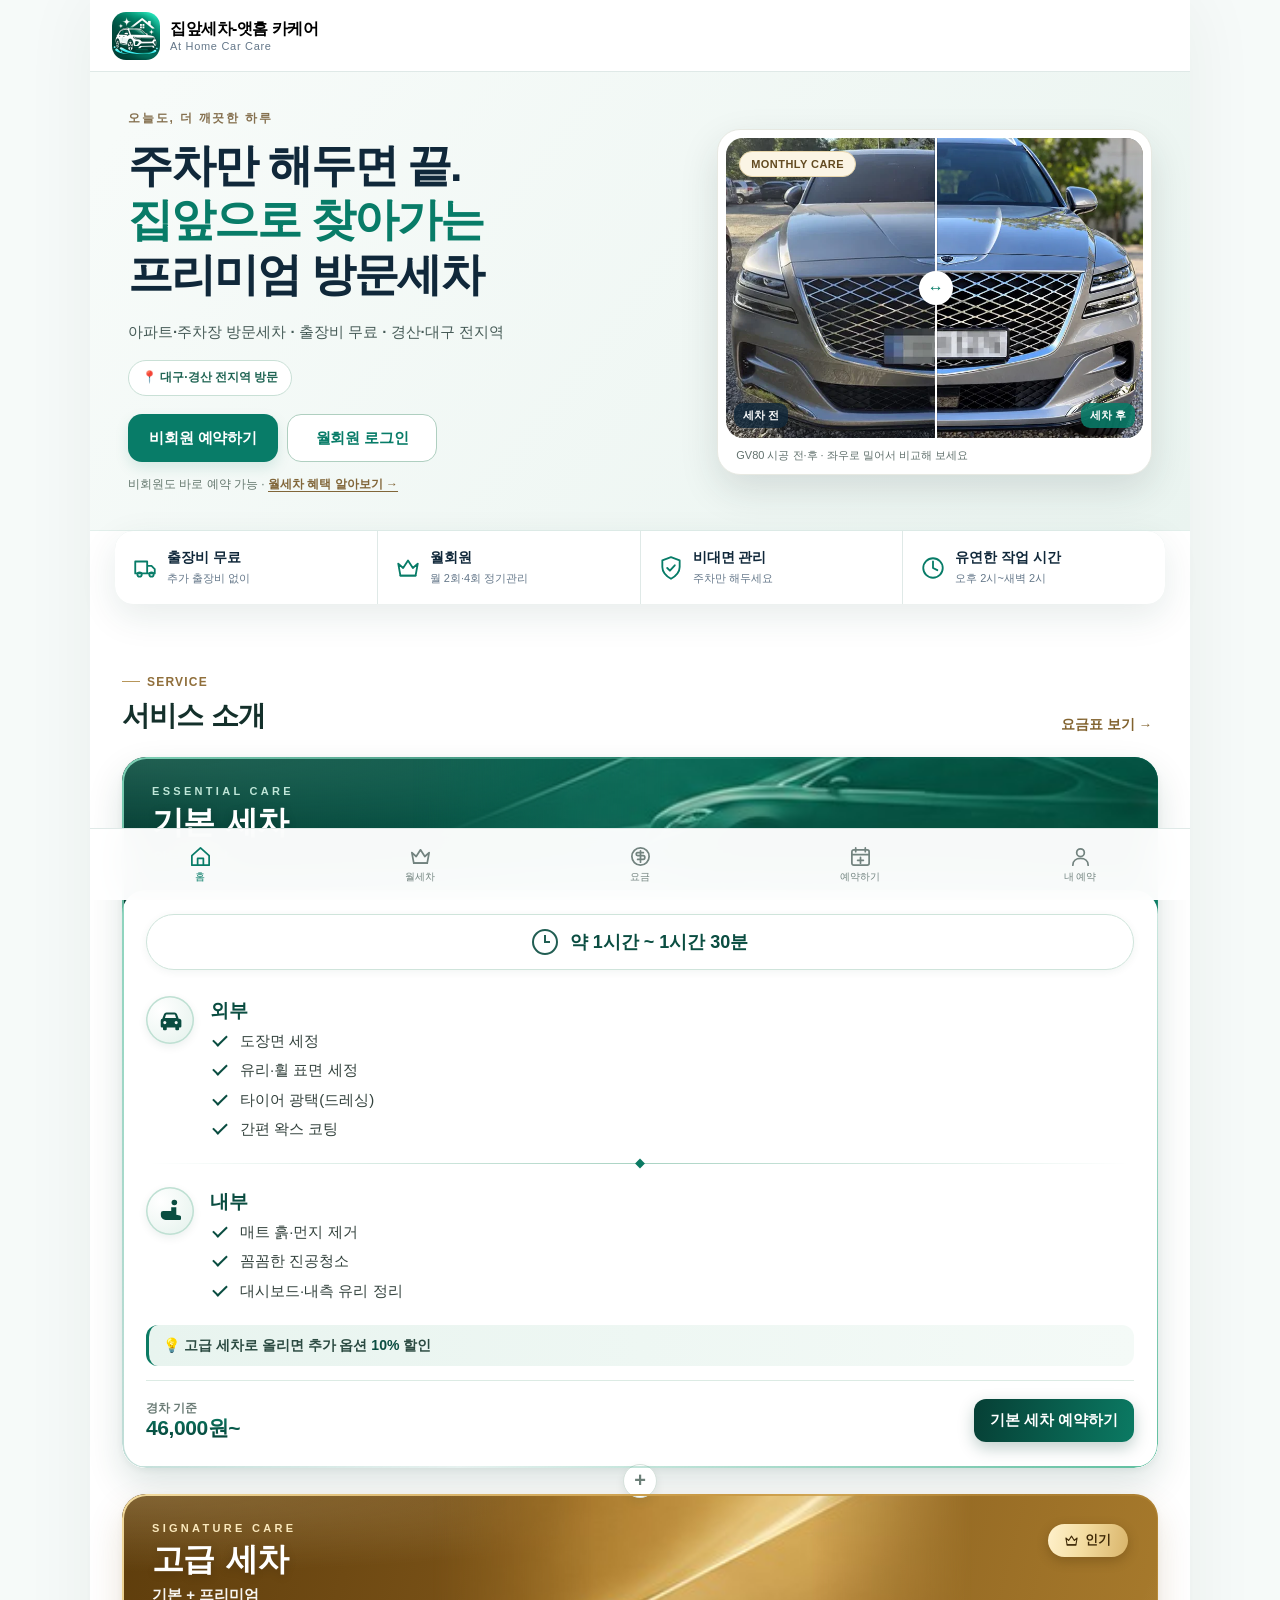
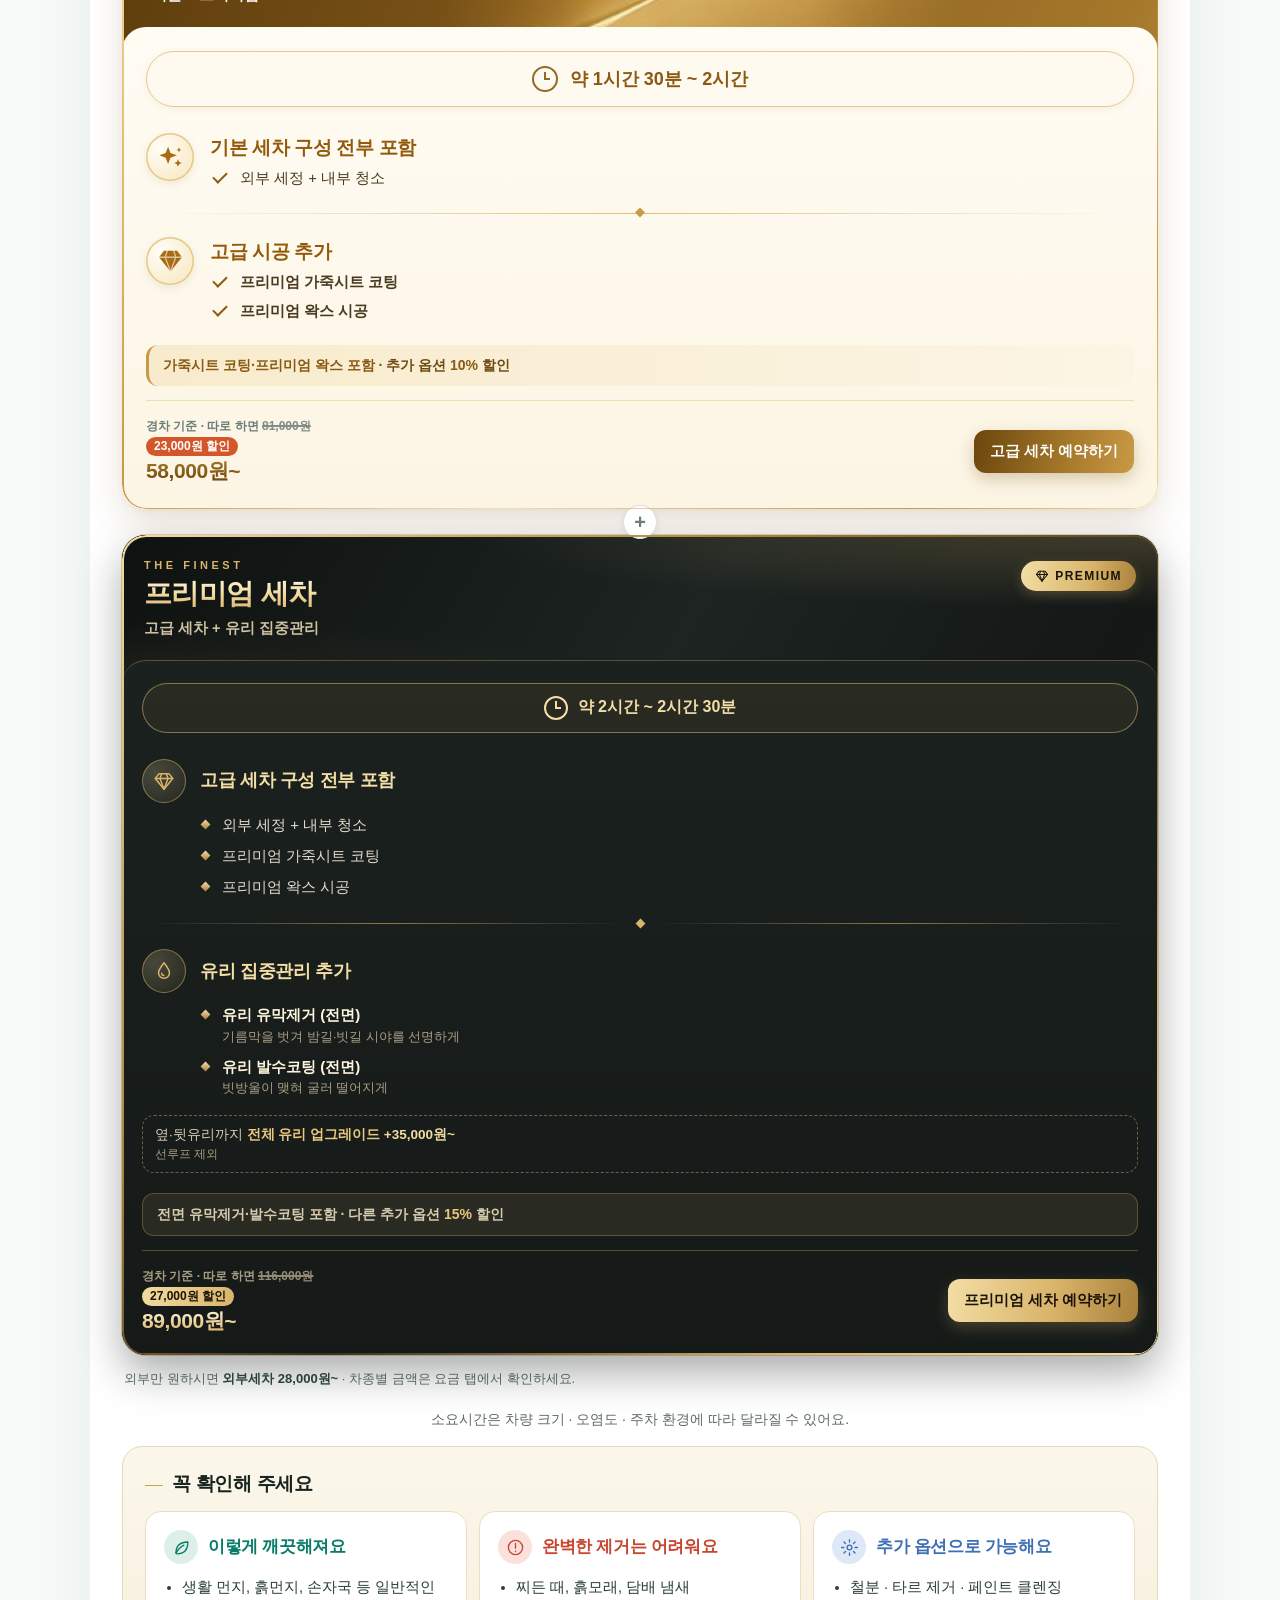
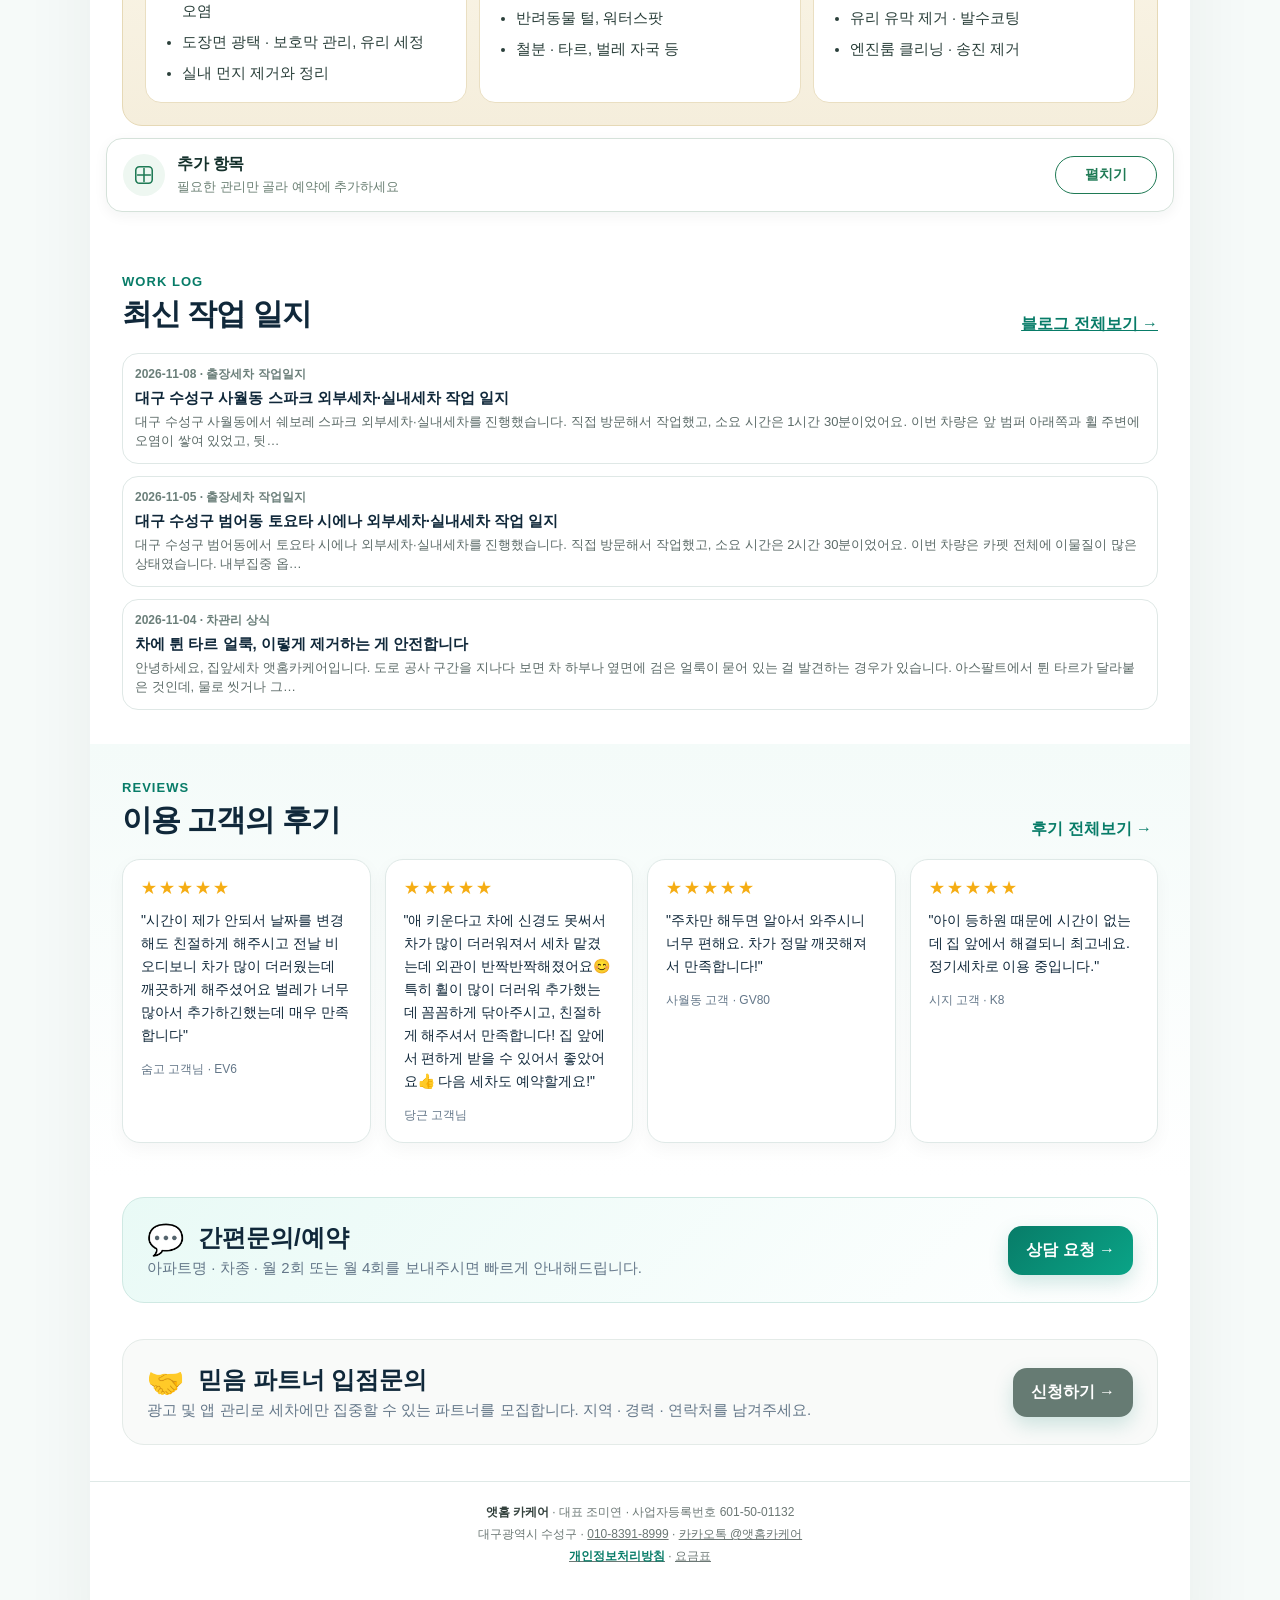
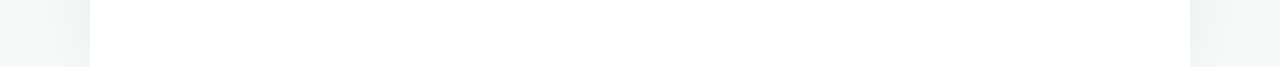
==== index.html @ fbda14d4 "추가 옵션에 페인트 클렌징 (소형 3만·중형 4만·대형 5만) 추가 Co-Authored-By: Claude Opus 5.5 <noreply@anthropic.com> Claude" ====
<!doctype html>
<html lang="ko">
<head>
  <meta charset="utf-8" />
  <meta name="google-site-verification" content="c5BNlFjk3HxgmGCe-IDSmaU4sI8pXw16hdlMYEAxhkE" />
  <meta name="google-site-verification" content="NFQs8xbh3QJ7qFE09np9lMkJL87UKTJwBiSQqrShgKs" />
  <meta name="naver-site-verification" content="d13ea220b570305c645991df3e38534b5c9f1dff" />
  <meta name="viewport" content="width=device-width, initial-scale=1, viewport-fit=cover" />
  <meta name="theme-color" content="#087C68" />
  <meta name="description" content="대구·경산 출장세차(방문세차). 아파트 주차장에서 외부·실내 세차, 월세차 정기관리. 출장비 무료·비대면 예약. 집앞세차 앳홈카케어." />
  <link rel="canonical" href="https://athomecarcare.kr/" />
  <meta name="robots" content="index,follow" />
  <!-- 검색엔진 소유확인: 받은 코드로 content 값을 채우고 주석을 풀어 주세요 -->
  <meta property="og:type" content="website" />
  <meta property="og:site_name" content="집앞세차 앳홈카케어" />
  <meta property="og:locale" content="ko_KR" />
  <meta property="og:title" content="대구·경산 출장세차·월세차 | 집앞세차 앳홈카케어" />
  <meta property="og:description" content="아파트 주차장으로 찾아가는 출장세차. 외부·실내 세차와 월 2회·4회 월세차, 출장비 무료·비대면 이용 가능. 대구·경산 전지역." />
  <meta property="og:url" content="https://athomecarcare.kr/" />
  <meta property="og:image" content="https://athomecarcare.kr/assets/og-share-2026d.jpg" />
  <meta property="og:image:width" content="1200" />
  <meta property="og:image:height" content="630" />
  <meta name="twitter:card" content="summary_large_image" />
  <link rel="manifest" href="manifest.webmanifest?v=20261001-icon7" />
  <link rel="icon" href="icons/icon-192.png?v=20261001-icon7" />
  <link rel="apple-touch-icon" href="icons/icon-192.png?v=20261001-icon7" />
  <link rel="stylesheet" href="core.css?v=20261022-stairs2" />
  <link rel="stylesheet" href="features.css?v=20261024-pt2" />
  <title>대구·경산 출장세차·월세차 | 집앞세차 앳홈카케어</title>
  <script type="application/ld+json">
  {"@context":"https://schema.org","@type":"AutoWash","name":"집앞세차 앳홈카케어","alternateName":["앳홈카케어","At Home Car Care"],
   "url":"https://athomecarcare.kr/","image":"https://athomecarcare.kr/assets/og-share-2026d.jpg","logo":"https://athomecarcare.kr/icons/icon-512.png",
   "description":"대구·경산 전지역 아파트 출장세차(방문세차). 출장비 무료, 외부세차·외부+내부세차·고급·프리미엄 세차·월세차.",
   "priceRange":"₩28,000~","currenciesAccepted":"KRW",
   "address":{"@type":"PostalAddress","addressLocality":"대구광역시","addressCountry":"KR"},
   "areaServed":[{"@type":"City","name":"대구광역시"},{"@type":"City","name":"경산시"}],
   "sameAs":["https://pf.kakao.com/_xbwxaaX"]}
  </script>
<script>
/* 콘텐츠 관리(⚙️)는 고객에게 숨기고, 관리자만 보이게 합니다.
   · 주소 끝에 #/admin 을 붙여 들어오면 관리자 화면이 열립니다.
   · 이 기기에서 관리자 로그인을 한 번 하면 그 뒤로는 ⚙️ 버튼이 보입니다. */
(function(){
  function mark(){try{if(localStorage.getItem('athomeCarcareAdminSession')||/^#\/?admin/.test(location.hash))document.documentElement.classList.add('ahc-admin');}catch(e){}}
  mark();
  window.addEventListener('hashchange',function(){
    mark();
    if(/^#\/?admin/.test(location.hash)&&typeof go==='function')go('admin');
  });
  window.addEventListener('storage',mark);
  document.addEventListener('submit',function(){setTimeout(mark,1500)},true);
})();
</script>
</head>
<body>
  <div class="app-shell">
    <header class="topbar">
      <button class="brand" data-go="home" aria-label="홈으로">
        <img src="icons/icon-192.png?v=20261001-icon7" alt="앳홈 카케어 로고" />
        <span><strong>집앞세차-앳홈 카케어</strong><small>At Home Car Care</small></span>
      </button>
      <div class="top-actions">
        
        <button id="installBtn" class="ghost-btn hidden">앱 설치</button>
        <button class="icon-btn" data-go="admin" aria-label="콘텐츠 관리">⚙️</button>
      </div>
    </header>

    <main>
      <section id="home" class="page active">

        <div class="hero">
          <div class="hero-content">
            <div class="vip-hero-layout">
              <div class="vip-hero-copy">
                <span class="eyebrow">오늘도, 더 깨끗한 하루</span>
                <h1>주차만 해두면 끝.<br><em>집앞으로 찾아가는</em><br>프리미엄 방문세차<span class="sr-only"> · 대구 출장세차 앳홈카케어</span></h1>
                <p>아파트·주차장 방문세차 · 출장비 무료 · 경산·대구 전지역</p>
                <div class="location-pill">📍 대구·경산 전지역 방문</div>
                <div class="hero-buttons">
                  <button type="button" class="primary-btn" data-booking-mode="guest">비회원 예약하기</button>
                  <button type="button" class="secondary-btn" data-go="mypage">월회원 로그인</button>
                </div>
                <div class="dual-hero-tip">비회원도 바로 예약 가능 · <button type="button" data-go="vip">월세차 혜택 알아보기 →</button></div>
                
              </div>
              <figure class="vip-hero-photo">
                <span class="vip-photo-tag">MONTHLY CARE</span>
                <div class="compare hero-compare" id="heroCompare">
                  <img src="assets/before-after/front-before-crop.webp" width="800" height="600" decoding="async" alt="GV80 세차 전" fetchpriority="high">
                  <img class="after" src="assets/before-after/front-after.webp" width="800" height="600" decoding="async" alt="GV80 세차 후" fetchpriority="high">
                  <div class="divider"></div>
                  <span class="compare-label before">세차 전</span>
                  <span class="compare-label after-label">세차 후</span>
                  <input type="range" min="0" max="100" value="50" aria-label="GV80 세차 전후 비교 슬라이더">
                </div>
                <figcaption>GV80 시공 전·후 · 좌우로 밀어서 비교해 보세요</figcaption>
              </figure>
            </div>
          </div>
        </div>

        <div class="benefits-strip">
          <div><svg class="ui-line-icon" viewBox="0 0 24 24" aria-hidden="true"><path d="M3 6h11v11H3zM14 10h4l3 3v4h-7"/><circle cx="7" cy="18" r="2"/><circle cx="18" cy="18" r="2"/></svg><b>출장비 무료</b><small>추가 출장비 없이</small></div>
          <div><svg class="ui-line-icon" viewBox="0 0 24 24" aria-hidden="true"><path d="m3 8 4.5 4 4.5-7 4.5 7L21 8l-2 11H5z"/><path d="M5 19h14"/></svg><b>월회원</b><small>월 2회·4회 정기관리</small></div>
          <div><svg class="ui-line-icon" viewBox="0 0 24 24" aria-hidden="true"><path d="M12 2 4 5v6c0 5 3 8 8 11 5-3 8-6 8-11V5z"/><path d="m8.5 12 2.5 2.5 4.5-5"/></svg><b>비대면 관리</b><small>주차만 해두세요</small></div>
          <div><svg class="ui-line-icon" viewBox="0 0 24 24" aria-hidden="true"><circle cx="12" cy="12" r="9"/><path d="M12 6v6l4 2"/></svg><b>유연한 작업 시간</b><small>오후 2시~새벽 2시</small></div>
        </div>

        <section class="content-section" id="washGuideSection">
          <div class="section-head"><div><span class="vip-section-label">SERVICE</span><h2>서비스 소개</h2></div><button class="text-link" data-go="menu">요금표 보기 →</button></div>
          <div class="stairs" data-stairs>

            <article class="pkg-card pkg-basic">
              <header class="pkg-head"><div><span class="pk-kicker">ESSENTIAL CARE</span><h3>기본 세차</h3><small>외부 + 내부</small></div></header>
              <div class="pkg-body">
                <div class="pkg-time"><svg class="ui-line-icon" viewBox="0 0 24 24" aria-hidden="true"><circle cx="12" cy="12" r="9"/><path d="M12 7v5l3 2"/></svg><span>약 1시간 ~ 1시간 30분</span></div>
                <div class="pkg-sec"><h4><span class="pk-ic"><svg class="ui-line-icon" viewBox="0 0 24 24" aria-hidden="true"><path fill-rule="evenodd" d="M5.2 10.6 6.6 6.8A2.2 2.2 0 0 1 8.7 5.4h6.6a2.2 2.2 0 0 1 2.1 1.4l1.4 3.8h.2A1.6 1.6 0 0 1 21 12.2v4.6a1 1 0 0 1-1 1h-.9v1.4a.9.9 0 0 1-.9.9h-1.3a.9.9 0 0 1-.9-.9v-1.4H8.9v1.4a.9.9 0 0 1-.9.9H6.7a.9.9 0 0 1-.9-.9v-1.4H4.9a1 1 0 0 1-1-1v-4.6a1.6 1.6 0 0 1 1.3-1.6zM8.2 7.4 7.4 9.9h9.2l-.8-2.5a.4.4 0 0 0-.4-.3H8.6a.4.4 0 0 0-.4.3zM7.3 12.4a1.3 1.3 0 1 0 0 2.6 1.3 1.3 0 0 0 0-2.6zm9.4 0a1.3 1.3 0 1 0 0 2.6 1.3 1.3 0 0 0 0-2.6z"/></svg></span>외부</h4>
                <ul><li>도장면 세정</li><li>유리·휠 표면 세정</li><li>타이어 광택(드레싱)</li><li>간편 왁스 코팅</li></ul></div>
                <div class="pkg-sec"><h4><span class="pk-ic"><svg class="ui-line-icon" viewBox="0 0 24 24" aria-hidden="true"><circle cx="15.2" cy="4.6" r="2.3"/><path d="M12.6 8.4h4.2v6.3l2.9.6a1.2 1.2 0 0 1 1 1.2v1.5a1 1 0 0 1-1 1H8a4 4 0 0 1-4-4v-1.5a2 2 0 0 1 2-2h6.6z"/></svg></span>내부</h4>
                <ul><li>매트 흙·먼지 제거</li><li>꼼꼼한 진공청소</li><li>대시보드·내측 유리 정리</li></ul></div>
                <p class="pkg-perk">💡 고급 세차로 올리면 추가 옵션 <b data-p="rate:고급 세차">10%</b> 할인</p>
                <div class="pkg-foot"><span class="pkg-price"><small>경차 기준</small><b data-p="경차|외부+내부세차" data-pf="won~">46,000원~</b></span><button type="button" class="pkg-book" data-go="booking" data-pick-service="외부+내부세차">기본 세차 예약하기</button></div>
              </div>
            </article>

            <div class="st-plus" aria-hidden="true">+</div>

            <article class="pkg-card pkg-premium">
              <header class="pkg-head"><div><span class="pk-kicker">SIGNATURE CARE</span><h3>고급 세차</h3><small>기본 + 프리미엄</small></div><span class="pkg-badge"><svg class="ui-line-icon" viewBox="0 0 24 24" aria-hidden="true"><path d="m3 8 4.5 4 4.5-7 4.5 7L21 8l-2 11H5z"/><path d="M5 19h14"/></svg>인기</span></header>
              <div class="pkg-body">
                <div class="pkg-time"><svg class="ui-line-icon" viewBox="0 0 24 24" aria-hidden="true"><circle cx="12" cy="12" r="9"/><path d="M12 7v5l3 2"/></svg><span>약 1시간 30분 ~ 2시간</span></div>
                <div class="pkg-sec"><h4><span class="pk-ic"><svg class="ui-line-icon" viewBox="0 0 24 24" aria-hidden="true"><path d="m10 3 2 5.2 5.2 2-5.2 2-2 5.2-2-5.2-5.2-2 5.2-2zM18.2 13.5l.9 2.2 2.2.9-2.2.9-.9 2.2-.9-2.2-2.2-.9 2.2-.9zM19 3.6l.6 1.5 1.5.6-1.5.6L19 7.8l-.6-1.5-1.5-.6 1.5-.6z"/></svg></span>기본 세차 구성 전부 포함</h4>
                <ul><li>외부 세정 + 내부 청소</li></ul></div>
                <div class="pkg-sec"><h4><span class="pk-ic"><svg class="ui-line-icon" viewBox="0 0 24 24" aria-hidden="true"><path d="M6.6 4h10.8l4.1 5.3L12 21 2.5 9.3z"/><path fill="none" stroke="#fff" stroke-opacity=".6" stroke-width="1.1" stroke-linejoin="round" d="M2.5 9.3h19M9.4 4 7.6 9.3 12 21l4.4-11.7L14.6 4"/></svg></span>고급 시공 추가</h4>
                <ul class="pkg-strong"><li>프리미엄 가죽시트 코팅</li><li>프리미엄 왁스 시공</li></ul></div>
                <p class="pkg-perk"><b>가죽시트 코팅·프리미엄 왁스 포함</b> · 추가 옵션 <b data-p="rate:고급 세차">10%</b> 할인</p>
                <div class="pkg-foot"><span class="pkg-price"><small>경차 기준 · 따로 하면 <s data-p="plusreg:경차" data-pf="won">81,000원</s></small><em class="pkg-save"><span data-p="plussave:경차" data-pf="won">23,000원</span> 할인</em><b data-p="경차|고급 세차" data-pf="won~">58,000원~</b></span><button type="button" class="pkg-book" data-go="booking" data-pick-service="고급 세차">고급 세차 예약하기</button></div>
              </div>
            </article>

            <div class="st-plus" aria-hidden="true">+</div>

            <article class="pkg-card pkg-luxe">
              <header class="pkg-head"><div><span class="lx-kicker">THE FINEST</span><h3>프리미엄 세차</h3><small>고급 세차 + 유리 집중관리</small></div><span class="lx-badge"><svg class="ui-line-icon" viewBox="0 0 24 24" aria-hidden="true"><path d="M6.6 4h10.8l4.1 5.3L12 21 2.5 9.3z"/><path d="M2.5 9.3h19M9.4 4 7.6 9.3 12 21l4.4-11.7L14.6 4"/></svg>PREMIUM</span></header>
              <div class="pkg-body">
                <div class="lx-time"><span>약 2시간 ~ 2시간 30분</span></div>
                <div class="lx-sec"><h4><span class="lx-ic"><svg class="ui-line-icon" viewBox="0 0 24 24" aria-hidden="true"><path d="M6.6 4h10.8l4.1 5.3L12 21 2.5 9.3z"/><path d="M2.5 9.3h19M9.4 4 7.6 9.3 12 21l4.4-11.7L14.6 4"/></svg></span>고급 세차 구성 전부 포함</h4>
                <ul><li>외부 세정 + 내부 청소</li><li>프리미엄 가죽시트 코팅</li><li>프리미엄 왁스 시공</li></ul></div>
                <div class="lx-rule" aria-hidden="true"><i></i></div>
                <div class="lx-sec"><h4><span class="lx-ic"><svg class="ui-line-icon" viewBox="0 0 24 24" aria-hidden="true"><path d="M12 3c3.5 4.6 6 8 6 11a6 6 0 0 1-12 0c0-3 2.5-6.4 6-11z"/><path d="M9.5 14.5a2.5 2.5 0 0 0 2.5 2.5"/></svg></span>유리 집중관리 추가</h4>
                <ul class="lx-strong"><li>유리 유막제거 (전면)<small>기름막을 벗겨 밤길·빗길 시야를 선명하게</small></li><li>유리 발수코팅 (전면)<small>빗방울이 맺혀 굴러 떨어지게</small></li></ul>
                <p class="lx-upgrade">옆·뒷유리까지 <b>전체 유리 업그레이드</b> <span data-p="opt:프리미엄 전체 유리 업그레이드" data-pf="+won~">+35,000원~</span><small>선루프 제외</small></p></div>
                <p class="pkg-perk lx-perk">전면 유막제거·발수코팅 포함 · 다른 추가 옵션 <b data-p="rate:프리미엄 세차">15%</b> 할인</p>
                <div class="pkg-foot lx-foot"><span class="pkg-price"><small>경차 기준 · 따로 하면 <s data-p="premreg:경차" data-pf="won">116,000원</s></small><em class="pkg-save"><span data-p="premsave:경차" data-pf="won">27,000원</span> 할인</em><b data-p="경차|프리미엄 세차" data-pf="won~">89,000원~</b></span><button type="button" class="pkg-book" data-go="booking" data-pick-service="프리미엄 세차">프리미엄 세차 예약하기</button></div>
              </div>
            </article>

            <p class="stairs-note">외부만 원하시면 <b>외부세차 <span data-p="경차|일일 외부세차" data-pf="won~">28,000원~</span></b> · 차종별 금액은 요금 탭에서 확인하세요.</p>
          </div>
          <p class="guide-time-note">소요시간은 차량 크기 · 오염도 · 주차 환경에 따라 달라질 수 있어요.</p>
          <div class="guide-check">
            <h3>꼭 확인해 주세요</h3>
            <div class="guide-check-grid">
              <div class="gc gc-ok"><b><span class="gc-ic"><svg class="ui-line-icon" viewBox="0 0 24 24" aria-hidden="true"><path d="M5 19c0-9 5-14 15-14 0 10-5 15-14 15"/><path d="M5 19c3-5 6-8 10-10"/></svg></span>이렇게 깨끗해져요</b><ul><li>생활 먼지, 흙먼지, 손자국 등 일반적인 오염</li><li>도장면 광택 · 보호막 관리, 유리 세정</li><li>실내 먼지 제거와 정리</li></ul></div>
              <div class="gc gc-no"><b><span class="gc-ic"><svg class="ui-line-icon" viewBox="0 0 24 24" aria-hidden="true"><circle cx="12" cy="12" r="9"/><path d="M12 7v6M12 16.5v.5"/></svg></span>완벽한 제거는 어려워요</b><ul><li>찌든 때, 흙모래, 담배 냄새</li><li>반려동물 털, 워터스팟</li><li>철분 · 타르, 벌레 자국 등</li></ul></div>
              <div class="gc gc-opt"><b><span class="gc-ic"><svg class="ui-line-icon" viewBox="0 0 24 24" aria-hidden="true"><circle cx="12" cy="12" r="3"/><path d="M12 2v3M12 19v3M2 12h3M19 12h3M5 5l2 2M17 17l2 2M19 5l-2 2M7 17l-2 2"/></svg></span>추가 옵션으로 가능해요</b><ul><li>철분 · 타르 제거 · 페인트 클렌징</li><li>유리 유막 제거 · 발수코팅</li><li>엔진룸 클리닝 · 송진 제거</li></ul></div>
            </div>
          </div>
        </section>

        

        

        

                <div class="quick-stack">
        <div class="vip-banner-wrap" hidden>
        <details class="vip-guide-toggle vip-fold" id="vipFold">
          <summary><span class="pt-ic"><svg class="ui-line-icon" viewBox="0 0 24 24" aria-hidden="true"><path d="m3 8 4.5 4 4.5-7 4.5 7L21 8l-2 11H5z"/><path d="M5 19h14"/></svg></span><span class="pt-tx"><b>한 번의 세차보다, 매달 이어지는 관리</b><small>월 2회·4회 선택 · 월 1회 기본 실내관리 · 지역 우선예약</small></span></summary>
          <div class="vip-fold-body">
            <ul><li>월 2회 / 월 4회 중 선택해 정기적으로 관리해요</li><li>월 1회는 기본 실내관리가 포함돼요</li><li>같은 지역 고객은 우선 예약할 수 있어요</li></ul>
            <button type="button" class="vip-more" data-go="vip">월세차 자세히 보기 →</button>
          </div>
        </details>
        </div>
        <section class="content-section price-toggle-section" id="processSection" hidden>
          <details class="vip-guide-toggle"><summary><span class="pt-ic"><svg class="ui-line-icon" viewBox="0 0 24 24" aria-hidden="true"><path d="M9 6h11M9 12h11M9 18h11"/><path d="M4 6h.01M4 12h.01M4 18h.01"/></svg></span><span class="pt-tx"><b>세차 진행 과정 7단계</b><small>어떤 순서로 세차하는지 확인하세요</small></span></summary><img class="process-img" loading="lazy" src="assets/info/wash-process.jpg" width="941" height="1672" alt="앳홈카케어는 이렇게 세차합니다: 휠·타이어 세척, 프리워시, 폼·행굼, 투버킷 손세차, 드라잉, 유리 세정과 간편 왁스, 타이어 광택 7단계. 추가 옵션 철분·타르 제거 10,000원~. 방문세차, 오후 2시~새벽 2시, 출장비 무료. 대구·경산 전지역, 카카오 @앳홈카케어"></details>
        </section>
        <section class="content-section price-toggle-section" id="priceTableSection" hidden>
          <details class="vip-guide-toggle"><summary><span class="pt-ic"><svg class="ui-line-icon" viewBox="0 0 24 24" aria-hidden="true"><path d="M6 3h8l5 5v13H6z"/><path d="M14 3v5h5M9 13h7M9 17h7"/></svg></span><span class="pt-tx"><b>차종별 전체 요금표</b><small>방문세차 · 월세차 요금 한눈에</small></span></summary><img class="process-img" src="assets/info/price-table.jpg?v=20261024" width="1055" height="2395" loading="lazy" alt="앳홈카케어 차종별 방문세차·월세차 요금표 (2026.10 기준)"></details>
        </section>
        <section class="content-section" id="addonSection">
          <details class="addon-fold"><summary><span class="pt-ic"><svg class="ui-line-icon" viewBox="0 0 24 24" aria-hidden="true"><path d="M12 5v14M5 12h14"/><rect x="3" y="3" width="18" height="18" rx="4"/></svg></span><span class="pt-tx"><b>추가 항목</b><small>필요한 관리만 골라 예약에 추가하세요</small></span></summary>
          <div class="care-list">
          <details class="care-card">
            <summary><span class="care-ic">🪑</span><span class="care-head"><b>실내 집중세차</b><small>아이·반려동물과 자주 타신다면</small></span><span class="care-arrow">⌄</span></summary>
            <ul><li>시트 틈의 과자 가루, 음료 얼룩, 반려동물 털은 진공만으로는 다 빠지지 않아요.</li><li>컵홀더·송풍구·문틈처럼 손이 자주 닿는 곳은 세균과 냄새가 쌓이기 쉬워요.</li><li>냄새가 난다면 방향제보다 원인이 되는 오염을 먼저 없애야 해요.</li></ul>
            <p class="care-meta">🗓 권장 주기 · 1~2개월마다</p>
            <p class="care-meta">💰 <span data-p="opt:실내 집중세차" data-pf="sizeswon">소형 15,000원 · 중형 18,000원 · 대형 22,000원</span></p>
            <button type="button" class="primary-btn care-book" data-care-option="실내 집중세차">이 관리 추가해서 예약하기 →</button>
          </details>
          <details class="care-card">
            <summary><span class="care-ic">🛞</span><span class="care-head"><b>휠 철분·집중세정</b><small>휠에 갈색 점박이 얼룩이 있다면</small></span><span class="care-arrow">⌄</span></summary>
            <ul><li>브레이크를 밟을 때 떨어진 뜨거운 쇳가루가 휠에 박혀 녹이 슨 거예요. 카샴푸로는 거의 안 지워져요.</li><li>방치하면 휠 도장이 누렇게 변하고 표면이 거칠어져 오염이 더 빨리 쌓여요.</li><li>흰색·은색·다이아몬드컷 휠은 차이가 확실히 보여요.</li></ul>
            <p class="care-meta">🗓 권장 주기 · 2~3개월마다 (출퇴근·장거리 운행이 많다면 더 자주)</p>
            <p class="care-meta">💰 <span data-p="opt:휠 철분·집중세정" data-pf="sizeswon">소형 10,000원 · 중형 12,000원 · 대형 15,000원</span></p>
            <button type="button" class="primary-btn care-book" data-care-option="휠 철분·집중세정">이 관리 추가해서 예약하기 →</button>
          </details>
          <details class="care-card">
            <summary><span class="care-ic">🔍</span><span class="care-head"><b>유리 유막제거 (전면)</b><small>유리가 뿌옇고 밤에 빛이 번진다면</small></span><span class="care-arrow">⌄</span></summary>
            <ul><li>유막은 왁스·매연·손 기름이 유리에 눌어붙은 얇은 기름막이에요. 일반 세차로는 지워지지 않아요.</li><li>비 올 때 물이 넓게 퍼지고, 밤에 마주 오는 불빛이 번져 보이는 게 대표 증상이에요.</li><li>와이퍼를 새것으로 바꿔도 줄무늬가 남는다면 유막 때문인 경우가 많아요.</li></ul>
            <p class="care-meta">🗓 권장 주기 · 6개월~1년에 한 번, 발수코팅 전에는 꼭</p>
            <p class="care-meta">💰 전면 <span data-p="opt:유리 유막제거" data-pf="sizeswon">소형 15,000원 · 중형 18,000원 · 대형 22,000원</span></p>
            <p class="care-meta">🪟 전체 유리(선루프 제외) <span data-p="opt:유리 유막제거 (전체)" data-pf="sizeswon">소형 35,000원 · 중형 45,000원 · 대형 55,000원</span></p>
            <p class="care-meta">🎁 월세차는 3개월 이용 시 전면 유막제거 1회 무료 (고급 왁스코팅과 택 1)</p>
            <button type="button" class="primary-btn care-book" data-care-option="유리 유막제거">이 관리 추가해서 예약하기 →</button>
          </details>
          <details class="care-card">
            <summary><span class="care-ic">💧</span><span class="care-head"><b>발수코팅 (전면)</b><small>비 오는 날 시야가 답답하다면</small></span><span class="care-arrow">⌄</span></summary>
            <ul><li>유리에 보호막을 입혀 빗물이 동글동글 맺혀 흘러내리게 해요. 시속 60km 이상에선 와이퍼 없이도 물방울이 날아가요.</li><li>유막이 남은 채 코팅하면 잘 붙지 않아서, 유막제거와 함께 하는 게 효과가 가장 좋아요.</li><li>겨울에는 성에·얼음이 덜 달라붙는 효과도 있어요.</li></ul>
            <p class="care-meta">🗓 권장 주기 · 3~6개월마다 (장마철 전 추천)</p>
            <p class="care-meta">💰 전면 <span data-p="opt:발수코팅" data-pf="sizeswon">소형 20,000원 · 중형 25,000원 · 대형 30,000원</span></p>
            <p class="care-meta">🪟 전체 유리(선루프 제외) <span data-p="opt:발수코팅 (전체)" data-pf="sizeswon">소형 45,000원 · 중형 55,000원 · 대형 65,000원</span></p>
            <button type="button" class="primary-btn care-book" data-care-option="발수코팅">이 관리 추가해서 예약하기 →</button>
          </details>
          <details class="care-card">
            <summary><span class="care-ic">✨</span><span class="care-head"><b>고급 왁스코팅</b><small>광택이 죽고 물자국이 잘 남는다면</small></span><span class="care-arrow">⌄</span></summary>
            <ul><li>도장 위에 보호막을 씌워 광택을 살리고, 새똥·송진·산성비가 도장에 바로 닿지 않게 막아줘요.</li><li>보호막이 있으면 오염이 덜 붙어서 다음 세차가 훨씬 쉬워져요.</li><li>여름 햇빛과 겨울 염화칼슘 시즌 전에 해두면 좋아요.</li></ul>
            <p class="care-meta">🗓 권장 주기 · 3개월마다 (월세차는 3개월마다 무료 · 전면 유막제거와 택 1)</p>
            <p class="care-meta">💰 <span data-p="opt:고급 왁스코팅" data-pf="sizeswon">소형 20,000원 · 중형 25,000원 · 대형 30,000원</span></p>
            <button type="button" class="primary-btn care-book" data-care-option="고급 왁스코팅">이 관리 추가해서 예약하기 →</button>
          </details>
          <details class="care-card">
            <summary><span class="care-ic">🐞</span><span class="care-head"><b>벌레·타르·스티커 제거</b><small>장거리 운전 후 앞범퍼가 지저분하다면</small></span><span class="care-arrow">⌄</span></summary>
            <ul><li>벌레 사체는 산성이라 오래 두면 도장에 얼룩과 패인 자국을 남겨요.</li><li>아스팔트 타르는 하단·휠하우스 쪽에 검은 점으로 붙고, 일반 세차로는 안 지워져요.</li><li>붙였다 뗀 스티커 자국도 함께 지워요.</li><li>여름 휴가철·고속도로 운행 직후에 바로 지우는 게 좋아요.</li></ul>
            <p class="care-meta">🗓 권장 주기 · 장거리 운행 직후</p>
            <p class="care-meta">💰 <span data-p="opt:벌레·타르·스티커 제거" data-pf="sizeswon">소형 10,000원 · 중형 12,000원 · 대형 15,000원</span></p>
            <button type="button" class="primary-btn care-book" data-care-option="벌레·타르·스티커 제거">이 관리 추가해서 예약하기 →</button>
          </details>
          <details class="care-card">
            <summary><span class="care-ic">🌲</span><span class="care-head"><b>송진 제거</b><small>나무 밑에 자주 주차한다면</small></span><span class="care-arrow">⌄</span></summary>
            <ul><li>송진은 시간이 지날수록 딱딱하게 굳어 도장에 박혀요. 오래되면 지워도 자국이 남을 수 있어요.</li><li>손톱이나 카드로 긁으면 도장이 상해요. 전용 약제로 녹여서 떼어내야 해요.</li><li>발견하면 가능한 빨리 제거하는 게 비용도, 도장도 아끼는 길이에요.</li></ul>
            <p class="care-meta">🗓 권장 주기 · 발견 즉시</p>
            <p class="care-meta">💰 <span data-p="resin:" data-pf="levelswon">가벼움 10,000원 · 보통 20,000원 · 심함 현장 견적</span></p>
            <button type="button" class="primary-btn care-book" data-care-option="송진 제거">이 관리 추가해서 예약하기 →</button>
          </details>
          <details class="care-card">
            <summary><span class="care-ic">🔧</span><span class="care-head"><b>엔진룸 클리닝</b><small>보닛을 열었을 때 먼지와 기름때가 가득하다면</small></span><span class="care-arrow">⌄</span></summary>
            <ul><li>엔진룸 먼지와 기름때를 전용 세정제로 닦아내고, 고무·플라스틱 부품에 보호제를 발라 마무리해요.</li><li>깨끗하면 누유나 이상 부위를 빨리 발견할 수 있고, 중고차로 팔 때도 인상이 좋아요.</li><li>전기차·수소차는 고전압 부품 보호를 위해 진행하지 않아요.</li></ul>
            <p class="care-meta">🗓 권장 주기 · 6개월~1년에 한 번</p>
            <p class="care-meta">💰 <span data-p="opt:엔진룸 클리닝" data-pf="sizeswon">소형 20,000원 · 중형 25,000원 · 대형 30,000원</span></p>
            <button type="button" class="primary-btn care-book" data-care-option="엔진룸 클리닝">이 관리 추가해서 예약하기 →</button>
          </details>
          </div>
          </details>
        </section>
        </div>

        <section class="content-section" id="blogSection">
          <div class="section-head"><div><span class="section-kicker">WORK LOG</span><h2>최신 작업 일지</h2></div><a class="text-link" id="blogMore" href="https://blog.naver.com/athomecarcare" target="_blank" rel="noopener">블로그 전체보기 →</a></div>
          <div id="blogPosts" class="blog-posts"><div class="blog-empty">작업 일지를 불러오는 중…</div></div>
        </section>

        <section class="content-section soft-bg">
          <div class="section-head"><div><span class="section-kicker">REVIEWS</span><h2>이용 고객의 후기</h2></div><button class="text-link" data-go="reviews">후기 전체보기 →</button></div>
          <div id="homeReviews" class="review-grid"></div>
        </section>

        <section class="quick-book-card">
          <div><span class="bubble">💬</span><h2>간편문의/예약</h2><p>아파트명 · 차종 · 월 2회 또는 월 4회를 보내주시면 빠르게 안내해드립니다.</p></div>
          <button class="primary-btn" data-go="booking">상담 요청 →</button>
        </section>

        <section class="quick-book-card partner-card">
          <div><span class="bubble">🤝</span><h2>믿음 파트너 입점문의</h2><p>광고 및 앱 관리로 세차에만 집중할 수 있는 파트너를 모집합니다. 지역 · 경력 · 연락처를 남겨주세요.</p></div>
          <button class="primary-btn" data-go="partner">신청하기 →</button>
        </section>
      </section>

      <section id="menu" class="page">
        <div class="page-title"><span>PRICE</span><h2>차종별 요금</h2><p>차종을 누르면 월세차 · 일일세차 요금이 함께 나옵니다 · 월세차는 월 1회 기본 실내관리 포함 · <a href="price.html" style="color:var(--green);font-weight:800">전체 가격표 한눈에 보기 →</a></p></div>

        <section class="my-car-price" id="myCarPrice" aria-label="내 차 요금 보기">
          <label class="mcp-pick"><span>내 차 고르기</span><select id="myCarClass"><option value="">차종을 선택하세요</option></select></label>
          <div class="mcp-result" id="myCarResult"><p class="mcp-empty">차종을 고르면 그 차의 요금만 바로 보여 드려요.</p></div>
        </section>
        <details class="menu-stairs" aria-label="세차 단계별 구성"><summary class="menu-stairs-title">세차 3단계 구성 자세히 보기</summary><div data-stairs-slot></div></details>

        <div class="vip-banner-wrap">
        <button style="margin:0 0 18px" type="button" class="vip-banner" data-go="vip">
          <span class="vip-banner-ic">👑</span>
          <span class="vip-banner-txt"><b>월세차면 매달 <span data-p="save4:대형 SUV" data-pf="won">55,000원</span> 아껴요</b><small>대형 SUV 월 4회 기준 · 첫 달 5,000원 할인 · 매달 관리 리포트</small></span>
          <span class="vip-banner-go">보러가기 →</span>
        </button>
        </div>

        <!-- ▼▼▼ 차종별 요금 아코디언 (style + section + script 한 세트) ▼▼▼ -->

        <section class="pw" id="priceAccordion" aria-label="차종별 요금">
          <div class="pw-list">

            <div class="pw-item">
              <button class="pw-row" type="button" aria-expanded="false" aria-controls="pw-p1">
                <span class="pw-name">경차<span class="pw-models">모닝 · 캐스퍼 · 스파크 등</span></span>
                <span class="pw-from" data-p="from:경차" data-pf="man~">2.8만원~</span>
                <span class="pw-chev" aria-hidden="true"></span>
              </button>
              <div class="pw-panel" id="pw-p1">
                <div class="pw-group">
                  <p class="pw-gtitle">월세차 <span>실내관리 월 1회 포함</span></p>
                  <ul class="pw-lines">
                    <li><dfn>월 4회</dfn><b data-p="경차|월 4회" data-pf="man">9.1만원</b></li>
                    <li><dfn>월 2회</dfn><b data-p="경차|월 2회" data-pf="man">6.3만원</b></li>
                    <li><dfn>고급 업그레이드 <small>월 1회 고급 세차</small></dfn><b data-p="optc:월세차 고급 업그레이드|경차" data-pf="+man">+2만원</b></li>
                  </ul>
                </div>
                <div class="pw-group">
                  <p class="pw-gtitle">일일세차 <span>필요할 때 한 번만</span></p>
                  <ul class="pw-lines">
                    <li><dfn>외부</dfn><b data-p="경차|일일 외부세차" data-pf="man">2.8만원</b></li>
                    <li><dfn>외부+내부</dfn><b data-p="경차|외부+내부세차" data-pf="man">4.6만원</b></li>
                    <li><dfn>고급 세차</dfn><b data-p="경차|고급 세차" data-pf="man">5.8만원</b></li>
                    <li><dfn>프리미엄 세차 <small>고급 + 유막제거·발수코팅</small></dfn><b data-p="경차|프리미엄 세차" data-pf="man">8.9만원</b></li>
                  </ul>
                </div>
              </div>
            </div>

            <div class="pw-item">
              <button class="pw-row" type="button" aria-expanded="false" aria-controls="pw-p2">
                <span class="pw-name">소형 세단<span class="pw-models">아반떼 · K3 · i30 · 포르테 · BMW 3시리즈 · A3 등</span></span>
                <span class="pw-from" data-p="from:소형 세단" data-pf="man~">3만원~</span>
                <span class="pw-chev" aria-hidden="true"></span>
              </button>
              <div class="pw-panel" id="pw-p2">
                <div class="pw-group">
                  <p class="pw-gtitle">월세차 <span>실내관리 월 1회 포함</span></p>
                  <ul class="pw-lines">
                    <li><dfn>월 4회</dfn><b data-p="소형 세단|월 4회" data-pf="man">9.6만원</b></li>
                    <li><dfn>월 2회</dfn><b data-p="소형 세단|월 2회" data-pf="man">6.5만원</b></li>
                    <li><dfn>고급 업그레이드 <small>월 1회 고급 세차</small></dfn><b data-p="optc:월세차 고급 업그레이드|소형 세단" data-pf="+man">+2만원</b></li>
                  </ul>
                </div>
                <div class="pw-group">
                  <p class="pw-gtitle">일일세차 <span>필요할 때 한 번만</span></p>
                  <ul class="pw-lines">
                    <li><dfn>외부</dfn><b data-p="소형 세단|일일 외부세차" data-pf="man">3만원</b></li>
                    <li><dfn>외부+내부</dfn><b data-p="소형 세단|외부+내부세차" data-pf="man">4.7만원</b></li>
                    <li><dfn>고급 세차</dfn><b data-p="소형 세단|고급 세차" data-pf="man">6.3만원</b></li>
                    <li><dfn>프리미엄 세차 <small>고급 + 유막제거·발수코팅</small></dfn><b data-p="소형 세단|프리미엄 세차" data-pf="man">9.4만원</b></li>
                  </ul>
                </div>
              </div>
            </div>

            <div class="pw-item">
              <button class="pw-row" type="button" aria-expanded="false" aria-controls="pw-p3">
                <span class="pw-name">중형 세단<span class="pw-models">쏘나타 · K5 · 벤츠 C클래스 · 아우디 A4 · 모델3 등</span></span>
                <span class="pw-from" data-p="from:중형 세단" data-pf="man~">3.3만원~</span>
                <span class="pw-chev" aria-hidden="true"></span>
              </button>
              <div class="pw-panel" id="pw-p3">
                <div class="pw-group">
                  <p class="pw-gtitle">월세차 <span>실내관리 월 1회 포함</span></p>
                  <ul class="pw-lines">
                    <li><dfn>월 4회</dfn><b data-p="중형 세단|월 4회" data-pf="man">10.3만원</b></li>
                    <li><dfn>월 2회</dfn><b data-p="중형 세단|월 2회" data-pf="man">6.9만원</b></li>
                    <li><dfn>고급 업그레이드 <small>월 1회 고급 세차</small></dfn><b data-p="optc:월세차 고급 업그레이드|중형 세단" data-pf="+man">+2.5만원</b></li>
                  </ul>
                </div>
                <div class="pw-group">
                  <p class="pw-gtitle">일일세차 <span>필요할 때 한 번만</span></p>
                  <ul class="pw-lines">
                    <li><dfn>외부</dfn><b data-p="중형 세단|일일 외부세차" data-pf="man">3.3만원</b></li>
                    <li><dfn>외부+내부</dfn><b data-p="중형 세단|외부+내부세차" data-pf="man">4.8만원</b></li>
                    <li><dfn>고급 세차</dfn><b data-p="중형 세단|고급 세차" data-pf="man">7.1만원</b></li>
                    <li><dfn>프리미엄 세차 <small>고급 + 유막제거·발수코팅</small></dfn><b data-p="중형 세단|프리미엄 세차" data-pf="man">10.9만원</b></li>
                  </ul>
                </div>
              </div>
            </div>

            <div class="pw-item">
              <button class="pw-row" type="button" aria-expanded="false" aria-controls="pw-p4">
                <span class="pw-name">대형 세단<span class="pw-models">그랜저 · K8 · K9 · G80 · G90 · E클래스 · 5시리즈 · S클래스 등</span></span>
                <span class="pw-from" data-p="from:대형 세단" data-pf="man~">3.7만원~</span>
                <span class="pw-chev" aria-hidden="true"></span>
              </button>
              <div class="pw-panel" id="pw-p4">
                <div class="pw-group">
                  <p class="pw-gtitle">월세차 <span>실내관리 월 1회 포함</span></p>
                  <ul class="pw-lines">
                    <li><dfn>월 4회</dfn><b data-p="대형 세단|월 4회" data-pf="man">11.4만원</b></li>
                    <li><dfn>월 2회</dfn><b data-p="대형 세단|월 2회" data-pf="man">7.6만원</b></li>
                    <li><dfn>고급 업그레이드 <small>월 1회 고급 세차</small></dfn><b data-p="optc:월세차 고급 업그레이드|대형 세단" data-pf="+man">+2.5만원</b></li>
                  </ul>
                </div>
                <div class="pw-group">
                  <p class="pw-gtitle">일일세차 <span>필요할 때 한 번만</span></p>
                  <ul class="pw-lines">
                    <li><dfn>외부</dfn><b data-p="대형 세단|일일 외부세차" data-pf="man">3.7만원</b></li>
                    <li><dfn>외부+내부</dfn><b data-p="대형 세단|외부+내부세차" data-pf="man">5.2만원</b></li>
                    <li><dfn>고급 세차</dfn><b data-p="대형 세단|고급 세차" data-pf="man">7.5만원</b></li>
                    <li><dfn>프리미엄 세차 <small>고급 + 유막제거·발수코팅</small></dfn><b data-p="대형 세단|프리미엄 세차" data-pf="man">11.3만원</b></li>
                  </ul>
                </div>
              </div>
            </div>

            <div class="pw-item">
              <button class="pw-row" type="button" aria-expanded="false" aria-controls="pw-p5">
                <span class="pw-name">소형 SUV<span class="pw-models">레이 · 셀토스 · 코나 · 트랙스 · 티볼리 등</span></span>
                <span class="pw-from" data-p="from:소형 SUV" data-pf="man~">3.3만원~</span>
                <span class="pw-chev" aria-hidden="true"></span>
              </button>
              <div class="pw-panel" id="pw-p5">
                <div class="pw-group">
                  <p class="pw-gtitle">월세차 <span>실내관리 월 1회 포함</span></p>
                  <ul class="pw-lines">
                    <li><dfn>월 4회</dfn><b data-p="소형 SUV|월 4회" data-pf="man">10.7만원</b></li>
                    <li><dfn>월 2회</dfn><b data-p="소형 SUV|월 2회" data-pf="man">7.4만원</b></li>
                    <li><dfn>고급 업그레이드 <small>월 1회 고급 세차</small></dfn><b data-p="optc:월세차 고급 업그레이드|소형 SUV" data-pf="+man">+2.5만원</b></li>
                  </ul>
                </div>
                <div class="pw-group">
                  <p class="pw-gtitle">일일세차 <span>필요할 때 한 번만</span></p>
                  <ul class="pw-lines">
                    <li><dfn>외부</dfn><b data-p="소형 SUV|일일 외부세차" data-pf="man">3.3만원</b></li>
                    <li><dfn>외부+내부</dfn><b data-p="소형 SUV|외부+내부세차" data-pf="man">5.4만원</b></li>
                    <li><dfn>고급 세차</dfn><b data-p="소형 SUV|고급 세차" data-pf="man">7.1만원</b></li>
                    <li><dfn>프리미엄 세차 <small>고급 + 유막제거·발수코팅</small></dfn><b data-p="소형 SUV|프리미엄 세차" data-pf="man">10.9만원</b></li>
                  </ul>
                </div>
              </div>
            </div>

            <div class="pw-item">
              <button class="pw-row" type="button" aria-expanded="false" aria-controls="pw-p6">
                <span class="pw-name">중형 SUV<span class="pw-models">투싼 · 스포티지 · 니로 · 티구안 · 모델Y 등</span></span>
                <span class="pw-from" data-p="from:중형 SUV" data-pf="man~">3.7만원~</span>
                <span class="pw-chev" aria-hidden="true"></span>
              </button>
              <div class="pw-panel" id="pw-p6">
                <div class="pw-group">
                  <p class="pw-gtitle">월세차 <span>실내관리 월 1회 포함</span></p>
                  <ul class="pw-lines">
                    <li><dfn>월 4회</dfn><b data-p="중형 SUV|월 4회" data-pf="man">11.8만원</b></li>
                    <li><dfn>월 2회</dfn><b data-p="중형 SUV|월 2회" data-pf="man">8만원</b></li>
                    <li><dfn>고급 업그레이드 <small>월 1회 고급 세차</small></dfn><b data-p="optc:월세차 고급 업그레이드|중형 SUV" data-pf="+man">+2.5만원</b></li>
                  </ul>
                </div>
                <div class="pw-group">
                  <p class="pw-gtitle">일일세차 <span>필요할 때 한 번만</span></p>
                  <ul class="pw-lines">
                    <li><dfn>외부</dfn><b data-p="중형 SUV|일일 외부세차" data-pf="man">3.7만원</b></li>
                    <li><dfn>외부+내부</dfn><b data-p="중형 SUV|외부+내부세차" data-pf="man">5.7만원</b></li>
                    <li><dfn>고급 세차</dfn><b data-p="중형 SUV|고급 세차" data-pf="man">7.5만원</b></li>
                    <li><dfn>프리미엄 세차 <small>고급 + 유막제거·발수코팅</small></dfn><b data-p="중형 SUV|프리미엄 세차" data-pf="man">11.3만원</b></li>
                  </ul>
                </div>
              </div>
            </div>

            <div class="pw-item">
              <button class="pw-row" type="button" aria-expanded="false" aria-controls="pw-p7">
                <span class="pw-name">대형 SUV<span class="pw-models">쏘렌토 · 싼타페 · 팰리세이드 · 모하비 등</span></span>
                <span class="pw-from" data-p="from:대형 SUV" data-pf="man~">3.9만원~</span>
                <span class="pw-chev" aria-hidden="true"></span>
              </button>
              <div class="pw-panel" id="pw-p7">
                <div class="pw-group">
                  <p class="pw-gtitle">월세차 <span>실내관리 월 1회 포함</span></p>
                  <ul class="pw-lines">
                    <li><dfn>월 4회</dfn><b data-p="대형 SUV|월 4회" data-pf="man">12.7만원</b></li>
                    <li><dfn>월 2회</dfn><b data-p="대형 SUV|월 2회" data-pf="man">8.8만원</b></li>
                    <li><dfn>고급 업그레이드 <small>월 1회 고급 세차</small></dfn><b data-p="optc:월세차 고급 업그레이드|대형 SUV" data-pf="+man">+3만원</b></li>
                  </ul>
                </div>
                <div class="pw-group">
                  <p class="pw-gtitle">일일세차 <span>필요할 때 한 번만</span></p>
                  <ul class="pw-lines">
                    <li><dfn>외부</dfn><b data-p="대형 SUV|일일 외부세차" data-pf="man">3.9만원</b></li>
                    <li><dfn>외부+내부</dfn><b data-p="대형 SUV|외부+내부세차" data-pf="man">6.5만원</b></li>
                    <li><dfn>고급 세차</dfn><b data-p="대형 SUV|고급 세차" data-pf="man">8.3만원</b></li>
                    <li><dfn>프리미엄 세차 <small>고급 + 유막제거·발수코팅</small></dfn><b data-p="대형 SUV|프리미엄 세차" data-pf="man">12.9만원</b></li>
                  </ul>
                </div>
              </div>
            </div>

            <div class="pw-item">
              <button class="pw-row" type="button" aria-expanded="false" aria-controls="pw-p8">
                <span class="pw-name">프리미엄 SUV<span class="pw-models">카이엔 · 렉스턴 · GV80 · X5 · GLE · 레인지로버 · 에스컬레이드 등</span></span>
                <span class="pw-from" data-p="from:프리미엄 SUV" data-pf="man~">4.5만원~</span>
                <span class="pw-chev" aria-hidden="true"></span>
              </button>
              <div class="pw-panel" id="pw-p8">
                <div class="pw-group">
                  <p class="pw-gtitle">월세차 <span>실내관리 월 1회 포함</span></p>
                  <ul class="pw-lines">
                    <li><dfn>월 4회</dfn><b data-p="프리미엄 SUV|월 4회" data-pf="man">14.4만원</b></li>
                    <li><dfn>월 2회</dfn><b data-p="프리미엄 SUV|월 2회" data-pf="man">9.8만원</b></li>
                    <li><dfn>고급 업그레이드 <small>월 1회 고급 세차</small></dfn><b data-p="optc:월세차 고급 업그레이드|프리미엄 SUV" data-pf="+man">+3만원</b></li>
                  </ul>
                </div>
                <div class="pw-group">
                  <p class="pw-gtitle">일일세차 <span>필요할 때 한 번만</span></p>
                  <ul class="pw-lines">
                    <li><dfn>외부</dfn><b data-p="프리미엄 SUV|일일 외부세차" data-pf="man">4.5만원</b></li>
                    <li><dfn>외부+내부</dfn><b data-p="프리미엄 SUV|외부+내부세차" data-pf="man">7만원</b></li>
                    <li><dfn>고급 세차</dfn><b data-p="프리미엄 SUV|고급 세차" data-pf="man">9만원</b></li>
                    <li><dfn>프리미엄 세차 <small>고급 + 유막제거·발수코팅</small></dfn><b data-p="프리미엄 SUV|프리미엄 세차" data-pf="man">13.6만원</b></li>
                  </ul>
                </div>
                <p class="pw-note">대형 휠과 크롬 장식, 넓은 차체를 고려한 요금입니다.</p>
              </div>
            </div>

            <div class="pw-item">
              <button class="pw-row" type="button" aria-expanded="false" aria-controls="pw-p9">
                <span class="pw-name">미니밴<span class="pw-models">카니발·스타리아 7인승 · 화물 밴 · 시에나 · 알파드 등</span></span>
                <span class="pw-from" data-p="from:미니밴" data-pf="man~">4.9만원~</span>
                <span class="pw-chev" aria-hidden="true"></span>
              </button>
              <div class="pw-panel" id="pw-p9">
                <div class="pw-group">
                  <p class="pw-gtitle">월세차 <span>실내관리 월 1회 포함</span></p>
                  <ul class="pw-lines">
                    <li><dfn>월 4회</dfn><b data-p="미니밴|월 4회" data-pf="man">15.5만원</b></li>
                    <li><dfn>월 2회</dfn><b data-p="미니밴|월 2회" data-pf="man">10.5만원</b></li>
                    <li><dfn>통학·업무차 월 4회 <small>실내 2회 포함</small></dfn><b data-p="미니밴|통학·업무차 월 4회" data-pf="man">17.4만원</b></li>
                    <li><dfn>고급 업그레이드 <small>월 1회 고급 세차</small></dfn><b data-p="optc:월세차 고급 업그레이드|미니밴" data-pf="+man">+3만원</b></li>
                  </ul>
                </div>
                <div class="pw-group">
                  <p class="pw-gtitle">일일세차 <span>필요할 때 한 번만</span></p>
                  <ul class="pw-lines">
                    <li><dfn>외부</dfn><b data-p="미니밴|일일 외부세차" data-pf="man">4.9만원</b></li>
                    <li><dfn>외부+내부</dfn><b data-p="미니밴|외부+내부세차" data-pf="man">7.5만원</b></li>
                    <li><dfn>고급 세차</dfn><b data-p="미니밴|고급 세차" data-pf="man">9만원</b></li>
                    <li><dfn>프리미엄 세차 <small>고급 + 유막제거·발수코팅</small></dfn><b data-p="미니밴|프리미엄 세차" data-pf="man">13.6만원</b></li>
                  </ul>
                </div>
              </div>
            </div>

            <div class="pw-item">
              <button class="pw-row" type="button" aria-expanded="false" aria-controls="pw-p11">
                <span class="pw-name">승합 9~12인승<span class="pw-models">카니발·스타리아·그랜드 스타렉스 9·11·12인승</span></span>
                <span class="pw-from" data-p="from:승합 9~12인승" data-pf="man~">5.5만원~</span>
                <span class="pw-chev" aria-hidden="true"></span>
              </button>
              <div class="pw-panel" id="pw-p11">
                <p class="pw-note">좌석이 많아 시트·레일 청소 작업이 늘어나는 만큼 미니밴보다 요금이 높아요.</p>
                <div class="pw-group">
                  <p class="pw-gtitle">월세차 <span>실내관리 월 1회 포함</span></p>
                  <ul class="pw-lines">
                    <li><dfn>월 4회</dfn><b data-p="승합 9~12인승|월 4회" data-pf="man">18.6만원</b></li>
                    <li><dfn>월 2회</dfn><b data-p="승합 9~12인승|월 2회" data-pf="man">13.2만원</b></li>
                    <li><dfn>통학·업무차 월 4회 <small>실내 2회 포함</small></dfn><b data-p="승합 9~12인승|통학·업무차 월 4회" data-pf="man">21.7만원</b></li>
                    <li><dfn>고급 업그레이드 <small>월 1회 고급 세차</small></dfn><b data-p="optc:월세차 고급 업그레이드|승합 9~12인승" data-pf="+man">+3만원</b></li>
                  </ul>
                </div>
                <div class="pw-group">
                  <p class="pw-gtitle">일일세차 <span>필요할 때 한 번만</span></p>
                  <ul class="pw-lines">
                    <li><dfn>외부</dfn><b data-p="승합 9~12인승|일일 외부세차" data-pf="man">5.5만원</b></li>
                    <li><dfn>외부+내부</dfn><b data-p="승합 9~12인승|외부+내부세차" data-pf="man">10만원</b></li>
                    <li><dfn>고급 세차</dfn><b data-p="승합 9~12인승|고급 세차" data-pf="man">11.5만원</b></li>
                    <li><dfn>프리미엄 세차 <small>고급 + 유막제거·발수코팅</small></dfn><b data-p="승합 9~12인승|프리미엄 세차" data-pf="man">16.1만원</b></li>
                  </ul>
                </div>
              </div>
            </div>

          </div>
        </section>

        <!-- ▲▲▲ 차종별 요금 아코디언 끝 ▲▲▲ -->

        <div class="two-col">
          <article class="panel"><h2>추가 옵션</h2><p class="opt-size-note">차량 크기에 따라 금액이 달라집니다. 소형: 경차·소형 세단 · 중형: 중형·대형 세단, 소형·중형 SUV · 대형: 대형 SUV, 프리미엄 SUV, 미니밴, 승합. 실내 옵션은 외부세차에 추가할 때 기준이며, 실내까지 원하시면 외부+내부 세차가 더 저렴합니다. <b class="opt-tier-note">고급 세차·월세차는 <span data-p="rate:고급 세차">10%</span>, 프리미엄 세차는 <span data-p="rate:프리미엄 세차">15%</span> 할인된 금액으로 추가돼요 (송진 제거 제외).</b></p><div class="option-list"><div><span>휠 철분·집중세정<small class="opt-size" data-p="opt:휠 철분·집중세정" data-pf="sizes">소형 1만 · 중형 1.2만 · 대형 1.5만</small></span><b data-p="opt:휠 철분·집중세정" data-pf="+won~">+10,000원~</b></div><div><span>고급 왁스코팅<small class="opt-size" data-p="opt:고급 왁스코팅" data-pf="sizes">소형 2만 · 중형 2.5만 · 대형 3만</small></span><b data-p="opt:고급 왁스코팅" data-pf="+won~">+20,000원~</b></div><div><span>페인트 클렌징<small class="opt-size" data-p="opt:페인트 클렌징" data-pf="sizes">소형 3만 · 중형 4만 · 대형 5만</small><small class="opt-size2">DA 광택기로 묵은 왁스·산화막·때를 벗겨 도장 본래 광을 살려요 · 고급 왁스코팅과 함께 추천</small></span><b data-p="opt:페인트 클렌징" data-pf="+won~">+30,000원~</b></div><div><span>가죽시트 코팅<small class="opt-size" data-p="opt:가죽시트 코팅" data-pf="sizes">소형 1.5만 · 중형 1.8만 · 대형 2.2만</small><small class="opt-size2">고급·프리미엄 세차에 포함</small></span><b data-p="opt:가죽시트 코팅" data-pf="+won~">+15,000원~</b></div><div><span>실내 집중세차<small class="opt-size" data-p="opt:실내 집중세차" data-pf="sizes">소형 1.5만 · 중형 1.8만 · 대형 2.2만</small></span><b data-p="opt:실내 집중세차" data-pf="+won~">+15,000원~</b></div><div><span>트렁크 청소<small class="opt-size" data-p="opt:트렁크 청소" data-pf="sizes">소형 1만 · 중형 1만 · 대형 1.5만</small></span><b data-p="opt:트렁크 청소" data-pf="+won~">+10,000원~</b></div><div><span>벌레·타르·스티커 제거<small class="opt-size" data-p="opt:벌레·타르·스티커 제거" data-pf="sizes">소형 1만 · 중형 1.2만 · 대형 1.5만</small></span><b data-p="opt:벌레·타르·스티커 제거" data-pf="+won~">+10,000원~</b></div><div><span>유리 유막제거 (전면)<small class="opt-size" data-p="opt:유리 유막제거" data-pf="sizes">소형 1.5만 · 중형 1.8만 · 대형 2.2만</small></span><b data-p="opt:유리 유막제거" data-pf="+won~">+15,000원~</b></div><div><span>발수코팅 (전면)<small class="opt-size" data-p="opt:발수코팅" data-pf="sizes">소형 2만 · 중형 2.5만 · 대형 3만</small></span><b data-p="opt:발수코팅" data-pf="+won~">+20,000원~</b></div><div><span>유리 유막제거 (전체)<small class="opt-size" data-p="opt:유리 유막제거 (전체)" data-pf="sizes">소형 3.5만 · 중형 4.5만 · 대형 5.5만</small><small class="opt-size2">앞·옆·뒷유리 · 선루프 제외</small></span><b data-p="opt:유리 유막제거 (전체)" data-pf="+won~">+35,000원~</b></div><div><span>발수코팅 (전체)<small class="opt-size" data-p="opt:발수코팅 (전체)" data-pf="sizes">소형 4.5만 · 중형 5.5만 · 대형 6.5만</small><small class="opt-size2">유막제거(전체)와 함께하면 묶음가 (추가 할인 없음) <span data-p="glassbundle:" data-pf="sizes">소형 7만 · 중형 8.5만 · 대형 10만</span></small></span><b data-p="opt:발수코팅 (전체)" data-pf="+won~">+45,000원~</b></div><div><span>프리미엄 전체 유리 업그레이드<small class="opt-size" data-p="opt:프리미엄 전체 유리 업그레이드" data-pf="sizes">소형 3.5만 · 중형 4.2만 · 대형 4.8만</small><small class="opt-size2">프리미엄 세차 전용 · 전면 → 전체 유리</small></span><b data-p="opt:프리미엄 전체 유리 업그레이드" data-pf="+won~">+35,000원~</b></div><div><span>엔진룸 클리닝<small class="opt-size" data-p="opt:엔진룸 클리닝" data-pf="sizes">소형 2만 · 중형 2.5만 · 대형 3만</small><small class="opt-size2">전기차·수소차 제외</small></span><b data-p="opt:엔진룸 클리닝" data-pf="+won~">+20,000원~</b></div><div><span>송진 제거<small class="opt-size" data-p="resin:" data-pf="levels">가벼움 1만 · 보통 2만 · 심함 별도</small><small class="opt-size2">현장 확인 후 추가될 수 있어요</small></span><b data-p="opt:송진 제거" data-pf="+won~">+10,000원~</b></div></div>
            <div class="opt-detail">
              <h3>🌲 송진 제거 단계</h3>
              <table class="opt-step"><tr><th>가벼움</th><td>몇 군데, 손톱만 한 크기, 아직 말랑함</td><td data-p="resin:가벼움" data-pf="won">10,000원</td></tr>
              <tr><th>보통</th><td>보닛·지붕 등 한두 면에 여러 개, 일부 굳음</td><td data-p="resin:보통" data-pf="won">20,000원</td></tr>
              <tr><th>심함</th><td>차 전체에 퍼짐, 오래돼 딱딱하게 굳음</td><td>현장 확인 후 견적</td></tr></table>
              <p>송진 상태는 현장에서 확인한 뒤 단계를 안내드리며, 상태에 따라 요금이 추가될 수 있습니다. 작업 전에 금액을 먼저 말씀드리고 동의하실 때만 진행해요. 오래 굳은 송진은 자국이 남을 수 있습니다.</p>
              <h3>🔧 엔진룸 클리닝</h3>
              <p>엔진룸의 먼지와 기름때를 전용 세정제로 닦아내고 고무·플라스틱 부품에 보호제를 발라 마무리합니다. 엔진이 식은 상태에서 진행하며, 누유가 심한 차량은 정비가 먼저 필요할 수 있어요.</p>
              <p class="opt-warn"><b>전기차·수소차는 진행하지 않아요</b><br>고전압 배터리와 전장 부품 보호를 위해 엔진룸 세척은 제외됩니다.</p>
            </div></article>
          <article class="panel promo"><h2>오픈 혜택</h2><ul class="check-list" id="promoList"></ul><a class="kakao-add-btn" href="https://pf.kakao.com/_xbwxaaX" target="_blank" rel="noopener" data-kakao-home>💛 카카오채널 추가하고 혜택 소식 받기</a></article>
        </div>
        <details class="menu-ptable">
          <summary><span class="mpt-tx"><b>차종별 전체 요금표 (이미지)</b><small>한 장으로 저장하거나 가족·사업장에 보내기 좋아요</small></span></summary>
          <div class="mpt-body">
            <img src="assets/info/price-table.jpg?v=20261024" width="1055" height="2395" loading="lazy" alt="앳홈카케어 차종별 방문세차·월세차 요금표 (2026.10 기준)">
            <a class="secondary-btn mpt-save" href="assets/info/price-table.jpg?v=20261024" download="앳홈카케어_요금표.jpg">📥 요금표 이미지 저장</a>
            <p class="mpt-hint">저장이 안 되면 그림을 길게 눌러 '이미지 저장'을 선택하세요.</p>
          </div>
        </details>
        <button class="sticky-cta primary-btn" data-go="booking">이 가격으로 예약 문의하기</button>
      </section>

      <section id="gallery" class="page">
        <div class="page-title"><span>CARE TIPS</span><h2>내 차 관리 팁</h2><p>각 관리가 왜 필요한지 알아보고, 필요한 관리만 골라서 예약하세요.</p></div>
        <div class="content-section care-list">
          <details class="care-card">
            <summary><span class="care-ic">🪑</span><span class="care-head"><b>실내 집중세차</b><small>아이·반려동물과 자주 타신다면</small></span><span class="care-arrow">⌄</span></summary>
            <ul><li>시트 틈의 과자 가루, 음료 얼룩, 반려동물 털은 진공만으로는 다 빠지지 않아요.</li><li>컵홀더·송풍구·문틈처럼 손이 자주 닿는 곳은 세균과 냄새가 쌓이기 쉬워요.</li><li>냄새가 난다면 방향제보다 원인이 되는 오염을 먼저 없애야 해요.</li></ul>
            <p class="care-meta">🗓 권장 주기 · 1~2개월마다</p>
            <p class="care-meta">💰 <span data-p="opt:실내 집중세차" data-pf="sizeswon">소형 15,000원 · 중형 18,000원 · 대형 22,000원</span></p>
            <button type="button" class="primary-btn care-book" data-care-option="실내 집중세차">이 관리 추가해서 예약하기 →</button>
          </details>
          <details class="care-card">
            <summary><span class="care-ic">🛞</span><span class="care-head"><b>휠 철분·집중세정</b><small>휠에 갈색 점박이 얼룩이 있다면</small></span><span class="care-arrow">⌄</span></summary>
            <ul><li>브레이크를 밟을 때 떨어진 뜨거운 쇳가루가 휠에 박혀 녹이 슨 거예요. 카샴푸로는 거의 안 지워져요.</li><li>방치하면 휠 도장이 누렇게 변하고 표면이 거칠어져 오염이 더 빨리 쌓여요.</li><li>흰색·은색·다이아몬드컷 휠은 차이가 확실히 보여요.</li></ul>
            <p class="care-meta">🗓 권장 주기 · 2~3개월마다 (출퇴근·장거리 운행이 많다면 더 자주)</p>
            <p class="care-meta">💰 <span data-p="opt:휠 철분·집중세정" data-pf="sizeswon">소형 10,000원 · 중형 12,000원 · 대형 15,000원</span></p>
            <button type="button" class="primary-btn care-book" data-care-option="휠 철분·집중세정">이 관리 추가해서 예약하기 →</button>
          </details>
          <details class="care-card">
            <summary><span class="care-ic">🔍</span><span class="care-head"><b>유리 유막제거 (전면)</b><small>유리가 뿌옇고 밤에 빛이 번진다면</small></span><span class="care-arrow">⌄</span></summary>
            <ul><li>유막은 왁스·매연·손 기름이 유리에 눌어붙은 얇은 기름막이에요. 일반 세차로는 지워지지 않아요.</li><li>비 올 때 물이 넓게 퍼지고, 밤에 마주 오는 불빛이 번져 보이는 게 대표 증상이에요.</li><li>와이퍼를 새것으로 바꿔도 줄무늬가 남는다면 유막 때문인 경우가 많아요.</li></ul>
            <p class="care-meta">🗓 권장 주기 · 6개월~1년에 한 번, 발수코팅 전에는 꼭</p>
            <p class="care-meta">💰 전면 <span data-p="opt:유리 유막제거" data-pf="sizeswon">소형 15,000원 · 중형 18,000원 · 대형 22,000원</span></p>
            <p class="care-meta">🪟 전체 유리(선루프 제외) <span data-p="opt:유리 유막제거 (전체)" data-pf="sizeswon">소형 35,000원 · 중형 45,000원 · 대형 55,000원</span></p>
            <p class="care-meta">🎁 월세차는 3개월 이용 시 전면 유막제거 1회 무료 (고급 왁스코팅과 택 1)</p>
            <button type="button" class="primary-btn care-book" data-care-option="유리 유막제거">이 관리 추가해서 예약하기 →</button>
          </details>
          <details class="care-card">
            <summary><span class="care-ic">💧</span><span class="care-head"><b>발수코팅 (전면)</b><small>비 오는 날 시야가 답답하다면</small></span><span class="care-arrow">⌄</span></summary>
            <ul><li>유리에 보호막을 입혀 빗물이 동글동글 맺혀 흘러내리게 해요. 시속 60km 이상에선 와이퍼 없이도 물방울이 날아가요.</li><li>유막이 남은 채 코팅하면 잘 붙지 않아서, 유막제거와 함께 하는 게 효과가 가장 좋아요.</li><li>겨울에는 성에·얼음이 덜 달라붙는 효과도 있어요.</li></ul>
            <p class="care-meta">🗓 권장 주기 · 3~6개월마다 (장마철 전 추천)</p>
            <p class="care-meta">💰 전면 <span data-p="opt:발수코팅" data-pf="sizeswon">소형 20,000원 · 중형 25,000원 · 대형 30,000원</span></p>
            <p class="care-meta">🪟 전체 유리(선루프 제외) <span data-p="opt:발수코팅 (전체)" data-pf="sizeswon">소형 45,000원 · 중형 55,000원 · 대형 65,000원</span></p>
            <button type="button" class="primary-btn care-book" data-care-option="발수코팅">이 관리 추가해서 예약하기 →</button>
          </details>
          <details class="care-card">
            <summary><span class="care-ic">✨</span><span class="care-head"><b>고급 왁스코팅</b><small>광택이 죽고 물자국이 잘 남는다면</small></span><span class="care-arrow">⌄</span></summary>
            <ul><li>도장 위에 보호막을 씌워 광택을 살리고, 새똥·송진·산성비가 도장에 바로 닿지 않게 막아줘요.</li><li>보호막이 있으면 오염이 덜 붙어서 다음 세차가 훨씬 쉬워져요.</li><li>여름 햇빛과 겨울 염화칼슘 시즌 전에 해두면 좋아요.</li></ul>
            <p class="care-meta">🗓 권장 주기 · 3개월마다 (월세차는 3개월마다 무료 · 전면 유막제거와 택 1)</p>
            <p class="care-meta">💰 <span data-p="opt:고급 왁스코팅" data-pf="sizeswon">소형 20,000원 · 중형 25,000원 · 대형 30,000원</span></p>
            <button type="button" class="primary-btn care-book" data-care-option="고급 왁스코팅">이 관리 추가해서 예약하기 →</button>
          </details>
          <details class="care-card">
            <summary><span class="care-ic">🐞</span><span class="care-head"><b>벌레·타르·스티커 제거</b><small>장거리 운전 후 앞범퍼가 지저분하다면</small></span><span class="care-arrow">⌄</span></summary>
            <ul><li>벌레 사체는 산성이라 오래 두면 도장에 얼룩과 패인 자국을 남겨요.</li><li>아스팔트 타르는 하단·휠하우스 쪽에 검은 점으로 붙고, 일반 세차로는 안 지워져요.</li><li>붙였다 뗀 스티커 자국도 함께 지워요.</li><li>여름 휴가철·고속도로 운행 직후에 바로 지우는 게 좋아요.</li></ul>
            <p class="care-meta">🗓 권장 주기 · 장거리 운행 직후</p>
            <p class="care-meta">💰 <span data-p="opt:벌레·타르·스티커 제거" data-pf="sizeswon">소형 10,000원 · 중형 12,000원 · 대형 15,000원</span></p>
            <button type="button" class="primary-btn care-book" data-care-option="벌레·타르·스티커 제거">이 관리 추가해서 예약하기 →</button>
          </details>
          <details class="care-card">
            <summary><span class="care-ic">🌲</span><span class="care-head"><b>송진 제거</b><small>나무 밑에 자주 주차한다면</small></span><span class="care-arrow">⌄</span></summary>
            <ul><li>송진은 시간이 지날수록 딱딱하게 굳어 도장에 박혀요. 오래되면 지워도 자국이 남을 수 있어요.</li><li>손톱이나 카드로 긁으면 도장이 상해요. 전용 약제로 녹여서 떼어내야 해요.</li><li>발견하면 가능한 빨리 제거하는 게 비용도, 도장도 아끼는 길이에요.</li></ul>
            <p class="care-meta">🗓 권장 주기 · 발견 즉시</p>
            <p class="care-meta">💰 <span data-p="resin:" data-pf="levelswon">가벼움 10,000원 · 보통 20,000원 · 심함 현장 견적</span></p>
            <button type="button" class="primary-btn care-book" data-care-option="송진 제거">이 관리 추가해서 예약하기 →</button>
          </details>
          <details class="care-card">
            <summary><span class="care-ic">🔧</span><span class="care-head"><b>엔진룸 클리닝</b><small>보닛을 열었을 때 먼지와 기름때가 가득하다면</small></span><span class="care-arrow">⌄</span></summary>
            <ul><li>엔진룸 먼지와 기름때를 전용 세정제로 닦아내고, 고무·플라스틱 부품에 보호제를 발라 마무리해요.</li><li>깨끗하면 누유나 이상 부위를 빨리 발견할 수 있고, 중고차로 팔 때도 인상이 좋아요.</li><li>전기차·수소차는 고전압 부품 보호를 위해 진행하지 않아요.</li></ul>
            <p class="care-meta">🗓 권장 주기 · 6개월~1년에 한 번</p>
            <p class="care-meta">💰 <span data-p="opt:엔진룸 클리닝" data-pf="sizeswon">소형 20,000원 · 중형 25,000원 · 대형 30,000원</span></p>
            <button type="button" class="primary-btn care-book" data-care-option="엔진룸 클리닝">이 관리 추가해서 예약하기 →</button>
          </details>
        </div>
        <div class="page-title care-gallery-title"><span>BEFORE & AFTER</span><h2>세차 전 · 후 갤러리</h2><p>사진을 좌우로 밀어서 변화를 확인하세요.</p></div>
        <div id="galleryList" class="gallery-list"></div>
      </section>

      <!-- Phone verified, reservation-only member dashboard. Never show private data without OTP. -->
      <section id="mypage" class="page">

        <div class="mypage-shell">
          <div class="mypage-heading">
            <div>
              <span class="eyebrow">MY BOOKING</span>
              <h2>내 예약</h2>
              <p>비회원은 예약 상태를, 월회원은 일정·남은 횟수·이용 이력을 여기서 확인하세요.</p>
            </div>
            <button type="button" data-go="vip">월세차 혜택 보기 →</button>
          </div>

          <div id="guestLookupSlot"></div>
          <p class="my-split" id="memberSplit"><span>월회원이신가요?</span></p>
          <div id="memberLoginCard" class="mypage-panel">
            <h2>월회원 로그인</h2>
            <p class="member-login-intro">카카오 로그인은 본인 확인용입니다. 처음 한 번만 계약 때 알려 주신 휴대폰 번호를 연결하면, 이후에는 로그인만으로 바로 확인돼요.</p>
            <p class="member-newbie">처음 이용하시나요? 회원가입 없이 바로 예약할 수 있어요. <button type="button" data-go="booking">방문세차 예약하기 →</button></p>
            <button type="button" class="member-kakao" id="memberKakaoLogin"><svg viewBox="0 0 24 24" width="22" height="22" aria-hidden="true"><path fill="#191919" d="M12 3C6.5 3 2 6.6 2 11c0 2.8 1.8 5.3 4.6 6.7l-1 3.6c-.1.3.3.6.6.4l4.2-2.8c.5.1 1.1.1 1.6.1 5.5 0 10-3.6 10-8S17.5 3 12 3z"/></svg><span>카카오로 로그인</span></button>
            <form id="memberLoginForm" class="member-form" hidden style="display:none">
              <input id="memberPhone" type="tel" tabindex="-1" autocomplete="off" aria-label="휴대폰 번호">
              <button class="member-submit" id="memberSendCode" type="submit">문자로 인증번호 받기</button>
            </form>
            <p class="member-privacy-hint">카카오 닉네임만 연결 확인에 사용하며, 이메일·전화번호는 가져오지 않습니다. 공용 기기에서는 확인 후 로그아웃해 주세요.</p>
          </div>

          <div id="memberLinkCard" class="mypage-panel" hidden>
            <h2>휴대폰 번호 연결</h2>
            <p class="member-login-intro" id="memberLinkIntro">카카오 로그인은 본인 확인용입니다. 계약 때 알려 주신 번호를 입력하면 사장님이 확인 후 연결해 드려요. 연결은 처음 한 번만 하면 됩니다.</p>
            <form id="memberLinkForm" class="member-form">
              <label for="memberLinkPhone">계약·예약 때 알려 주신 휴대폰 번호</label>
              <input id="memberLinkPhone" type="tel" inputmode="tel" autocomplete="tel" placeholder="010-0000-0000" maxlength="14" required>
              <button class="member-submit" id="memberLinkSubmit" type="submit">연결 요청하기</button>
            </form>
            <div class="member-form-actions" id="memberLinkActions" hidden>
              <button type="button" class="member-back" id="memberLinkLogout">로그아웃</button>
              <button type="button" class="member-submit" id="memberLinkRefresh">연결 상태 확인</button>
            </div>
            <p class="member-privacy-hint">급하시면 <a href="tel:01083918999">010-8391-8999</a> 또는 카카오톡으로 알려 주세요. 본인 번호가 아니면 연결이 거절될 수 있습니다.</p>
          </div>

          <div id="memberCodeCard" class="mypage-panel" hidden>
            <h2>인증번호 확인</h2>
            <p class="member-login-intro" id="memberPhoneHint">문자로 받은 인증번호를 입력해 주세요.</p>
            <form id="memberCodeForm" class="member-form">
              <label for="memberCode">문자 인증번호</label>
              <input id="memberCode" type="text" inputmode="numeric" pattern="[0-9]{6,8}" autocomplete="one-time-code" placeholder="인증번호 입력" minlength="6" maxlength="8" required>
              <div class="member-form-actions">
                <button type="button" class="member-back" id="memberBack">번호 다시 입력</button>
                <button type="submit" class="member-submit" id="memberVerifyCode">인증하고 조회하기</button>
              </div>
            </form>
          </div>

          <p id="memberStatus" role="status" aria-live="polite"></p>

          <div id="memberDashboard" hidden>
            <div class="member-toolbar">
              <h2>나의 관리 현황</h2>
              <div class="member-toolbar-actions">
                <button type="button" id="memberReload">새로고침</button>
                <button type="button" id="memberLogout">로그아웃</button>
              </div>
            </div>
            <section class="member-contract-section" aria-label="월세차 계약 · 잔여 횟수">
              <h3>나의 월세차</h3>
              <p>실제 계약 기간을 기준으로 계산합니다. 완료된 방문 중 관리자가 계약에 연결한 작업만 횟수에서 차감됩니다.</p>
              <div id="memberContractList" class="member-contract-list"><div class="member-contract-empty">계약 정보를 조회 중입니다.</div></div>
            </section>
            <div class="member-kpi-grid">
              <article class="member-kpi next"><span class="member-kpi-label" id="memberNextLabel">다음 세차 예정일</span><strong id="memberNextDate">조회 중</strong><small id="memberNextService">확정된 방문 일정을 확인합니다.</small></article>
              <article class="member-kpi plan"><span class="member-kpi-label" id="memberPlanLabel">최근 월세차 신청</span><strong id="memberPlan">조회 중</strong><small id="memberPlanStatus"></small><small id="memberPlanDate"></small></article>
              <article class="member-kpi compact"><span class="member-kpi-label">이번 달 완료</span><strong id="memberMonthCompleted">0회</strong><small>실제 완료 처리된 작업</small></article>
              <article class="member-kpi compact"><span class="member-kpi-label">누적 세차 완료</span><strong id="memberTotalCompleted">0회</strong><small>확인 가능한 이용 이력</small></article>
            </div>
            <p id="memberNoRecords" class="member-empty-note" hidden>일치하는 예약 기록이 없습니다. 예약 당시 사용한 번호인지 확인해 주세요. 신청 직후 기록은 접수 처리에 따라 반영됩니다.</p>
            <div class="member-section-grid">
              <section class="member-section"><h3>다가오는 세차 일정</h3><p>관리자가 확정한 방문 일정만 표시됩니다.</p><ol class="member-timeline" id="memberUpcoming"></ol></section>
              <section class="member-section"><h3>접수 중인 예약</h3><p>방문 시간이 확정되면 예정 일정에 표시됩니다.</p><ol class="member-timeline" id="memberPending"></ol></section>
            </div>
            <section class="member-section member-section-wide">
              <h3>세차 관리 이력</h3>
              <p>완료 처리된 최근 20건의 세차를 확인할 수 있습니다.</p>
              <ol class="member-timeline" id="memberHistory"></ol>
            </section>
            <div class="member-footer-action">
              <button type="button" data-booking-mode="existing" id="memberExistingVisit" hidden>기존 월세차 방문 요청 →</button>
              <button type="button" data-booking-mode="guest">일일세차 예약하기</button>
              <button type="button" data-go="vip">월세차 정기관리 혜택 보기</button>
            </div>
            <p class="member-privacy-hint">월세차 잔여 횟수와 만료일은 실제 등록된 계약에 기반합니다. 확정 방문일은 운영자가 등록한 예약이며, 정기관리 권장일은 확정 예약이 아닙니다.</p>
          </div>
        </div>
      </section>

      <section id="vip" class="page">
        <div class="content-section">
        <div class="vip-hero">
          <span class="vip-kicker">MONTHLY CARE</span>
          <h2>월세차 라운지</h2>
          <p>정기 관리 고객님만을 위한 혜택을 한곳에 모았습니다.</p>
        </div>

        <div class="member-entry"><div><strong>내 예약 · 월회원 일정</strong><p>다음 방문 예정일, 예약 상태, 완료된 세차 이력을 한눈에 확인하세요.<br>휴대폰 본인인증 후 안전하게 조회할 수 있습니다.</p></div><button type="button" data-go="mypage">내 관리 일정 확인 →</button></div>

        <div class="vip-calc">
          <h3>월세차로 얼마나 아낄 수 있을까요?</h3>
          <label class="vip-select">내 차종
            <select id="vipClass"></select>
          </label>
          <div id="vipCalcResult" class="vip-calc-grid"></div>
          <p class="vip-calc-note">월세차는 실내관리 월 1회가 포함되어, 같은 횟수를 일일세차(외부 + 외부+내부 1회)로 받을 때와 비교한 금액입니다.</p>
        </div>

        <div class="vip-badge">월세차 혜택</div>
        <h2 class="vip-title">월세차 고객이라면, 늘 함께하는 혜택</h2>
        <div class="vip-benefits">
          <article class="vip-card"><span class="vip-ic">🎁</span><h4>첫 달 할인</h4><p>월 2회·월 4회 모두 첫 달 <b>5,000원</b> 할인이 자동으로 적용돼요.</p></article>
          <article class="vip-card"><span class="vip-ic">✨</span><h4>고급 세차 업그레이드</h4><p>월 2회·월 4회 모두 매달 1회를 <b>고급 세차</b>(프리미엄 가죽시트 코팅 + 프리미엄 왁스 시공)로 업그레이드할 수 있어요. <small class="vip-worth">차량 크기별 월 <span data-p="opt:월세차 고급 업그레이드" data-pf="+range">+20,000~30,000원</span></small></p></article>
          <article class="vip-card"><span class="vip-ic">🚐</span><h4>통학·업무차 월 4회</h4><p>학원·어린이집 통학차, 업무용 승합차는 실내가 빨리 더러워져요. 한 달 4번 방문 중 <b>2번은 실내까지</b> 관리해요.<br><small class="vip-worth">미니밴 <span data-p="미니밴|통학·업무차 월 4회" data-pf="won">174,000원</span> · 승합 9~12인승 <span data-p="승합 9~12인승|통학·업무차 월 4회" data-pf="won">217,000원</span> · 같은 사업장 2대 이상 차량당 5,000원 할인</small></p></article>
          <article class="vip-card"><span class="vip-ic">🏆</span><h4>3개월 이용 감사 혜택</h4><p>3개월 이용하실 때마다 <b>고급 왁스코팅</b> 또는 <b>전면 유리 유막제거</b> 중 하나를 1회 무료로 해드려요.<br><small class="vip-worth">옵션 요금 기준 왁스 <span data-p="opt:고급 왁스코팅" data-pf="sizes">소형 2만 · 중형 2.5만 · 대형 3만</span> · 유막제거 <span data-p="opt:유리 유막제거" data-pf="sizes">소형 1.5만 · 중형 1.8만 · 대형 2.2만</span> 상당</small></p></article>
          <article class="vip-card"><span class="vip-ic">🏢</span><h4>같은 아파트 함께 신청</h4><p>같은 아파트에서 <b>5대 이상</b> 신청하시면 차량당 <b>5,000원</b> 할인돼요.</p></article>
          <article class="vip-card"><span class="vip-ic">📋</span><h4>매달 차량 관리 리포트</h4><p>한 달 동안의 <b>작업 전후 사진</b>과 차량 상태, <b>다음 달 추천 관리</b>를 정리해 보내드려요.</p></article>
        </div>
        <p class="vip-note">할인 혜택(첫 달 할인·같은 아파트 할인)은 중복되지 않고 1개만 적용됩니다.</p>

        <div class="vip-cta">
          <button class="primary-btn" type="button" data-vip-start="월 4회">월 4회로 시작하기</button>
          <button class="secondary-btn" type="button" data-vip-start="월 2회">월 2회로 시작하기</button>
        </div>
        <a class="kakao-add-btn" href="https://pf.kakao.com/_xbwxaaX" target="_blank" rel="noopener" data-kakao-home>💛 카카오채널 추가하고 혜택 소식 받기</a>
        </div>
      </section>

      <section id="worklog" class="page">
        <div class="page-title"><span>WORK LOG</span><h2>출장세차 작업 일지</h2><p>실제로 다녀온 현장의 작업 과정과 전후 사진입니다. 누르면 블로그에서 자세히 볼 수 있습니다.</p></div>
        <div id="worklogPosts" class="blog-posts"><div class="blog-empty">작업 일지를 불러오는 중…</div></div>
        <a class="secondary-btn button-link worklog-more" href="https://blog.naver.com/athomecarcare" target="_blank" rel="noopener">네이버 블로그에서 전체 보기 →</a>
      </section>
      <section id="reviews" class="page">
        <div class="page-title"><span>REVIEWS</span><h2>고객 사용후기</h2><p>실제로 이용하신 고객님들이 남겨 주신 후기예요.</p></div>
        <div id="reviewList" class="review-grid big"></div>
        <article class="panel form-panel">
          <h2>후기 남기기</h2>
          <form id="reviewForm" class="form-grid">
            <label>지역/이름<input name="author" placeholder="예: 사월동 고객" required></label>
            <label>차종<input name="car" placeholder="예: GV80"></label>
            <label>별점<select name="rating"><option>5</option><option>4</option><option>3</option><option>2</option><option>1</option></select></label>
            <label class="span-2">후기<textarea name="text" rows="4" placeholder="이용후기를 적어주세요." required></textarea></label>
            <p class="span-2 form-privacy-note">남겨 주신 후기는 확인 후 게시돼요. 실명 대신 지역명(예: 사월동 고객)으로 적어 주세요.</p>
            <button class="primary-btn span-2" type="submit">후기 등록</button>
          </form>
        </article>
      </section>

      <!-- 세차팁 기능 제거 (2026-09-20) — app.js 등 기존 스크립트 호환용 숨김 플레이스홀더 -->
      <div id="tipsCompat" hidden style="display:none !important">
        <div id="tipFilters"></div>
        <div id="tipList"></div>
        <div id="homeTips"></div>
      </div>

      <section id="booking" class="page">
        <div class="page-title"><span>BOOKING · ALL CUSTOMERS</span><h2>방문세차 예약</h2><p>처음이시면 로그인 없이 바로 예약하세요. 예약 확인과 월회원 일정은 아래 '내 예약' 탭에서 볼 수 있어요.</p></div>
        <section class="booking-path-selector" aria-label="예약 방식 선택">
          <h3>어떤 방식으로 이용하시나요?</h3>
          <p>일회성 세차부터 월세차까지, 상황에 맞는 경로를 선택하세요.</p>
          <div class="booking-path-buttons">
            <button type="button" data-booking-mode="guest" data-booking-choice="guest" aria-pressed="true"><strong>비회원 · 일일세차</strong><small>로그인 없이 예약 접수</small></button>
            <button type="button" data-booking-mode="monthly" data-booking-choice="monthly" aria-pressed="false"><strong>월세차 신규 신청</strong><small>월 2회·4회 정기관리 상담</small></button>
          </div>
          <p class="booking-path-summary" id="bookingModeText" data-kind="guest" role="status">비회원도 로그인·회원가입 없이 예약할 수 있습니다.</p>
        </section>
        <article class="panel form-panel">
          <form id="bookingForm" class="form-grid">
            <div class="booking-wizard-head span-2" aria-live="polite"><span class="wizard-label" id="wizardStepLabel">간편 예약</span><h3 class="wizard-title" id="wizardStepTitle">한 화면에서 바로 접수하세요</h3><div class="wizard-progress" aria-hidden="true"><i></i></div></div>
            <h4 class="span-2 bk-sec">🚗 차량 · 서비스</h4>
            <label data-vip-step="1">제조사<select name="carBrand" id="carBrandSelect" required>
              <option value="">제조사를 선택하세요</option>
            </select></label>
            <label data-vip-step="1">모델<select name="carModelSel" id="carModelSelect" required>
              <option value="">제조사를 먼저 선택하세요</option>
            </select></label>
            <label class="span-2 hidden" id="carCustomWrap" data-vip-step="1">차종 직접 입력<input name="carCustom" id="carCustomInput" placeholder="예: 벤츠 CLE 쿠페"></label>
            <p class="span-2 car-custom-note hidden" id="carCustomNote" data-vip-step="1">📷 목록에 없는 차는 아래 <b>차종 구분</b>을 직접 골라 주세요. 잘 모르시겠으면 <a href="https://pf.kakao.com/_xbwxaaX" target="_blank" rel="noopener">카카오톡 @앳홈카케어</a>로 <b>차 사진 한 장</b> 보내 주시면 맞는 요금으로 확인해 드려요. 차종이 다르면 현장 전에 금액을 다시 안내드립니다.</p>
            <input type="hidden" name="car" id="carHidden">
            <input type="hidden" name="carClass" id="carClassHidden">
            <label data-vip-step="1">차종 구분 <small class="field-hint" id="carClassHint">모델을 고르면 자동으로 선택됩니다</small><select id="carClassSelect">
              <option value="">선택 (선택사항)</option>
              <option>경차</option>
              <option>소형 세단</option>
              <option>중형 세단</option>
              <option>대형 세단</option>
              <option>소형 SUV</option>
              <option>중형 SUV</option>
              <option>대형 SUV</option>
              <option>프리미엄 SUV</option>
              <option>미니밴</option>
              <option>승합 9~12인승</option>
            </select></label>
            <label data-vip-step="1">희망 서비스<select name="service">
              <option>일일 외부세차</option>
              <option>외부+내부세차</option>
              <option>고급 세차</option>
              <option>프리미엄 세차</option>
              <option>월 2회</option>
              <option>월 4회</option>
              <option value="통학·업무차 월 4회">통학·업무차 월 4회 (실내 2회 · 미니밴·승합)</option>
              <option>기타 상담</option>
            </select></label>
            <h4 class="span-2 bk-sec">📍 방문 정보</h4>
            <label data-vip-step="2">예약자 이름<input name="customerName" placeholder="예: 홍길동" autocomplete="name" required></label>
            <label data-vip-step="2">연락처<input name="phone" inputmode="tel" placeholder="010-0000-0000" autocomplete="tel" required></label>
            <p class="span-2 biz-plan-note hidden" id="bizPlanNote" data-vip-step="1">🚐 <b>통학·업무차 월 4회</b>: 한 달 4번 방문 중 <b>2번은 실내까지</b> 관리해요. 운행이 끝난 저녁에 작업해서 다음 날 아침엔 깨끗한 차로 운행하실 수 있어요.</p>
            <label data-vip-step="2">사업장명 <small class="field-hint">업무용·통학 차량이면 (선택)</small><input name="bizName" placeholder="예: ○○학원, ○○어린이집" autocomplete="organization"></label>
            <label data-vip-step="2">함께 맡기는 차량 <small class="field-hint">같은 사업장 2대 이상이면 차량당 5,000원 할인</small><select name="bizCount"><option value="1">1대</option><option value="2">2대</option><option value="3">3대 이상</option></select></label>
            <label data-vip-step="2">아파트명<input name="apartment" placeholder="예: 중산지구 ○○아파트" required></label>
            <label data-vip-step="2">차량 번호<input name="plate" placeholder="예: 12가 3456" autocomplete="off" required></label>
            <label data-vip-step="2">상세 주소 <small class="field-hint">동·호수 또는 주차 위치</small><input name="address" placeholder="예: 103동 지하 2층 B구역" autocomplete="off"></label>
            <h4 class="span-2 bk-sec">📅 일정 · 추가 옵션</h4>
            <label data-vip-step="2">희망 날짜<input name="preferredDate" type="date"></label>
            <label data-vip-step="2">희망 시간<input name="preferredTime" type="time"></label>
            <div class="span-2 opt-field" data-vip-step="2">
              <span class="opt-title">추가 옵션 <small class="field-hint">필요한 항목을 선택하세요 (선택사항)</small></span>
              <div class="opt-grid">
                <label class="opt-chip"><input type="checkbox" name="options" value="월세차 고급 업그레이드"><span>월세차 고급 업그레이드<small>월 1회 고급 세차 <span data-p="opt:월세차 고급 업그레이드" data-pf="+won~">+20,000원~</span></small></span></label>
                <label class="opt-chip"><input type="checkbox" name="options" value="프리미엄 전체 유리 업그레이드"><span>프리미엄 전체 유리 업그레이드<small data-p="opt:프리미엄 전체 유리 업그레이드" data-pf="+won~">+35,000원~</small></span></label>
                <label class="opt-chip"><input type="checkbox" name="options" value="휠 철분·집중세정"><span>휠 철분·집중세정<small data-p="opt:휠 철분·집중세정" data-pf="+won~">+10,000원~</small></span></label>
                <label class="opt-chip"><input type="checkbox" name="options" value="고급 왁스코팅"><span>고급 왁스코팅<small data-p="opt:고급 왁스코팅" data-pf="+won~">+20,000원~</small></span></label>
                <label class="opt-chip"><input type="checkbox" name="options" value="페인트 클렌징"><span>페인트 클렌징<small data-p="opt:페인트 클렌징" data-pf="+won~">+30,000원~</small></span></label>
                <label class="opt-chip"><input type="checkbox" name="options" value="가죽시트 코팅"><span>가죽시트 코팅<small data-p="opt:가죽시트 코팅" data-pf="+won~">+15,000원~</small></span></label>
                <label class="opt-chip"><input type="checkbox" name="options" value="실내 집중세차"><span>실내 집중세차<small data-p="opt:실내 집중세차" data-pf="+won~">+15,000원~</small></span></label>
                <label class="opt-chip"><input type="checkbox" name="options" value="트렁크 청소"><span>트렁크 청소<small data-p="opt:트렁크 청소" data-pf="+won~">+10,000원~</small></span></label>
                <label class="opt-chip"><input type="checkbox" name="options" value="벌레·타르·스티커 제거"><span>벌레·타르·스티커 제거<small data-p="opt:벌레·타르·스티커 제거" data-pf="+won~">+10,000원~</small></span></label>
                <label class="opt-chip"><input type="checkbox" name="options" value="유리 유막제거"><span>유리 유막제거 (전면)<small data-p="opt:유리 유막제거" data-pf="+won~">+15,000원~</small></span></label>
                <label class="opt-chip"><input type="checkbox" name="options" value="발수코팅"><span>발수코팅 (전면)<small data-p="opt:발수코팅" data-pf="+won~">+20,000원~</small></span></label>
                <label class="opt-chip"><input type="checkbox" name="options" value="유리 유막제거 (전체)"><span>유리 유막제거 (전체)<small data-p="opt:유리 유막제거 (전체)" data-pf="+won~">+35,000원~</small></span></label>
                <label class="opt-chip"><input type="checkbox" name="options" value="발수코팅 (전체)"><span>발수코팅 (전체)<small data-p="opt:발수코팅 (전체)" data-pf="+won~">+45,000원~</small></span></label>
                <label class="opt-chip"><input type="checkbox" name="options" value="엔진룸 클리닝"><span>엔진룸 클리닝<small data-p="opt:엔진룸 클리닝" data-pf="+won~">+20,000원~</small></span></label>
                <label class="opt-chip"><input type="checkbox" name="options" value="송진 제거"><span>송진 제거<small><span data-p="opt:송진 제거" data-pf="+won~">+10,000원~</span> (상태별)</small></span></label>
              </div>
              <div id="optionNotice" class="option-notice hidden"></div>
            </div>
            <div class="span-2 opt-field" id="promoField" data-vip-step="2">
              <span class="opt-title">혜택 적용 <small class="field-hint">예약 1건당 1개만 적용됩니다 (중복 불가)</small></span>
              <div class="opt-grid" id="promoGrid"></div>
              <div class="coupon-row">
                <input id="couponCode" aria-label="쿠폰 번호" placeholder="쿠폰 번호 (예: AHC-3F7K2Q)" autocomplete="off">
                <button type="button" class="secondary-btn" id="couponCheck">쿠폰 확인</button>
              </div>
              <p class="coupon-msg" id="couponMsg"></p>
            </div>
            <label class="span-2" data-vip-step="2">추천인 연락처 <small class="field-hint">소개해주신 분의 번호를 적으면 첫 결제 후 그분께 10,000원 할인 쿠폰을 드려요 (선택)</small><input name="referrer" inputmode="tel" placeholder="010-0000-0000" autocomplete="off"></label>
            <label class="span-2" data-vip-step="2">요청사항<textarea name="memo" rows="3" placeholder="주차 위치, 가능한 요일, 그 외 요청사항을 적어주세요."></textarea></label>
            <div class="span-2 quote-box" id="quoteBox" data-vip-step="both">
              <div class="quote-head"><span>예상 금액</span><em id="quoteCar">차량을 선택해주세요</em></div>
              <ul class="quote-lines" id="quoteLines"></ul>
              <div class="quote-total"><span id="quoteTotalLabel">합계</span><b id="quoteTotal">-</b></div>
              <p class="quote-note">차량 상태·오염도에 따라 금액이 달라질 수 있습니다. 최종 금액은 접수 후 안내드립니다.</p>
            </div>
            <div class="span-2 vip-nudge hidden" id="vipNudge" data-vip-step="1"></div>
            <div class="span-2 booking-wizard-controls"><button type="button" class="secondary-btn" id="wizardPrev" hidden>← 이전 단계</button><button type="button" class="primary-btn" id="wizardNext">다음: 방문 정보 입력 →</button></div>
            <div class="span-2 privacy-consent" data-vip-step="2">
              <label class="pc-check"><input type="checkbox" name="privacyConsent" value="동의" required><span><b>[필수]</b> 개인정보 수집·이용에 동의합니다.</span></label>
              <details class="pc-detail">
                <summary>수집 항목·목적·보관기간 보기</summary>
                <dl>
                  <dt>수집 항목</dt><dd>이름, 휴대폰 번호, 아파트명, 상세 주소, 차종, 차량 번호 (선택: 희망 일시, 요청사항, 추천인 번호, 쿠폰 번호)</dd>
                  <dt>이용 목적</dt><dd>예약 확인 연락, 방문 위치·차량 확인, 요금 안내, 작업 이력 관리, 쿠폰·추천 혜택 지급</dd>
                  <dt>보관 기간</dt><dd>마지막 서비스 완료일로부터 1년 (월세차는 계약 종료 후 1년, 법령상 보존 의무가 있으면 그 기간)</dd>
                </dl>
                <p>동의하지 않으실 수 있으며, 이 경우 앱 예약 대신 전화·문자·카카오톡으로 예약하실 수 있습니다. 예약 정보는 국내(서울) 서버에 저장됩니다. <a href="privacy.html" target="_blank" rel="noopener">개인정보처리방침 전체 보기</a></p>
              </details>
            </div>
            <button type="submit" class="primary-btn span-2">예약 접수하기</button>
            <p class="span-2 customer-guest-notice">접수 후 확인 연락을 드립니다. 월세차 등록·이용권 차감은 관리자 확인 후 반영됩니다.</p>
          </form>
          <div id="bookingResult" class="booking-result hidden"></div>
        </article>
        <div class="booking-contact-strip">
          <!-- 전화문의 숨김
          [a class="booking-contact-btn" href="tel:01083918999" data-call>
            <span style="font-size:22px">📞</span><span>전화로 문의</span>
          [/a]
          -->
          <a class="booking-contact-btn sms-btn" href="sms:01083918999" data-sms>
            <span style="font-size:22px">💬</span><span>문자 문의<br><small style="font-weight:500;font-size:13px">바로 문의하기</small></span>
          </a>
          <a class="booking-contact-btn kakao-btn" href="https://pf.kakao.com/_xbwxaaX/chat" target="_blank" rel="noopener" data-kakao-link>
            <span style="font-size:22px">💬</span><span>카카오채널<br><small style="font-weight:500;font-size:13px">바로 문의하기</small></span>
          </a>
        </div>
      </section>

      <section id="partner" class="page">
        <div class="page-title"><span>PARTNER</span><h2>믿음 파트너 입점문의</h2></div>
        <figure class="partner-poster">
          <img src="./assets/partner-recruit.jpg?v=20260919" alt="집앞세차 파트너 모집 안내 — 파트너 혜택, 입점 절차, 모집 분야" loading="lazy" decoding="async">
          <figcaption>광고 및 앱 관리로 세차에만 집중할 수 있는 파트너를 모집합니다. 대구 · 경산 지역 중심으로 운영합니다.</figcaption>
        </figure>
        <article class="panel form-panel">
          <form id="partnerForm" class="form-grid">
            <label>성함<input name="name" placeholder="예: 홍길동" required></label>
            <label>연락처<input name="phone" inputmode="tel" placeholder="010-0000-0000" required></label>
            <label>희망 지역<input name="area" placeholder="예: 대구 수성구 시지" required></label>
            <label>세차 경력<select name="career"><option>경력 없음 (교육 희망)</option><option>1년 미만</option><option>1~3년</option><option>3년 이상</option></select></label>
            <label class="span-2">보유 장비 · 차량<input name="equipment" placeholder="예: 스타렉스 + 고압세척기 보유 / 없음"></label>
            <label class="span-2">문의사항<textarea name="memo" rows="4" placeholder="가능한 시작 시기, 주중/주말 운영 가능 여부 등을 적어주세요."></textarea></label>
            <button type="submit" class="primary-btn span-2">입점문의 내용 만들기</button>
          </form>
          <div id="partnerResult" class="booking-result hidden"></div>
        </article>
      </section>

      <section id="admin" class="page">
        <div class="admin-grid">
          <article class="panel"><h2>운영 정보</h2><form id="settingsForm" class="form-grid"><label>전화번호<input name="phone"></label><label>카카오채널 URL<input name="kakaoUrl" placeholder="https://pf.kakao.com/..."></label><label class="span-2">영업시간<input name="hours"></label>
            <label>입금 은행<input name="bankName" placeholder="예: 국민은행"></label>
            <label>계좌번호<input name="bankAccount" placeholder="예: 123456-78-901234"></label>
            <label class="span-2">예금주<input name="bankHolder" placeholder="예: 홍길동"></label>
            <label class="span-2">카카오페이 송금 링크 <small>카카오페이 앱 → 송금 → 계좌/코드 → 송금 링크 만들기에서 복사</small><input name="kakaopayUrl" placeholder="https://qr.kakaopay.com/..."></label>
            <label class="span-2">토스 송금 링크 <small>토스 앱 → 송금 → 링크 보내기에서 복사</small><input name="tossUrl" placeholder="https://toss.me/..."></label>
            <button class="primary-btn span-2" type="submit">저장</button></form></article>
          <article class="panel" hidden style="display:none"><h2>세차 전·후 사진 추가</h2><form id="galleryForm" class="form-grid"><label>제목<input name="title" required></label><label>설명<input name="note"></label><label>Before 이미지<input type="file" accept="image/*" name="before" required></label><label>After 이미지<input type="file" accept="image/*" name="after" required></label><button class="primary-btn span-2" type="submit">사진 추가</button></form></article>
        </div>
      </section>
      <footer class="biz-footer" aria-label="사업자 정보">
        <p><b>앳홈 카케어</b> · 대표 조미연 · 사업자등록번호 601-50-01132</p>
        <p>대구광역시 수성구 · <a href="tel:01083918999">010-8391-8999</a> · <a href="https://pf.kakao.com/_xbwxaaX" target="_blank" rel="noopener">카카오톡 @앳홈카케어</a></p>
        <p><a href="privacy.html"><b>개인정보처리방침</b></a> · <a href="price.html">요금표</a></p>
      </footer>
    </main>

    <nav class="bottom-nav" aria-label="하단 메뉴">
      <button data-go="home" class="active"><svg class="ui-line-icon" viewBox="0 0 24 24" aria-hidden="true"><path d="m3 11 9-8 9 8v10H3z"/><path d="M9 21v-7h6v7"/></svg><small>홈</small></button><button data-go="vip"><svg class="ui-line-icon" viewBox="0 0 24 24" aria-hidden="true"><path d="m3 8 4.5 4 4.5-7 4.5 7L21 8l-2 11H5z"/><path d="M5 19h14"/></svg><small>월세차</small></button><button data-go="menu"><svg class="ui-line-icon" viewBox="0 0 24 24" aria-hidden="true"><circle cx="12" cy="12" r="9"/><path d="M15 8H9c-2 0-2 3 0 3h6c2 0 2 4 0 4H9M12 6v12"/></svg><small>요금</small></button><button data-go="booking"><svg class="ui-line-icon" viewBox="0 0 24 24" aria-hidden="true"><rect x="3" y="5" width="18" height="16" rx="2"/><path d="M7 3v4M17 3v4M3 10h18"/><path d="M12 13v6M9 16h6"/></svg><small>예약하기</small></button><button data-go="mypage"><svg class="ui-line-icon" viewBox="0 0 24 24" aria-hidden="true"><circle cx="12" cy="8" r="4"/><path d="M4 21c0-4.4 3.6-7 8-7s8 2.6 8 7"/></svg><small>내 예약</small></button>
    </nav>
  </div>
  <div id="toast" class="toast"></div>
  <script src="prices.js?v=20261108-cleanse"></script>
  <script src="app.js?v=20261108-cleanse"></script>
  <script src="supabase-integration.js?v=20261024-biz"></script>
  <script src="features.js?v=20261024-biz" defer></script>
</body>
</html>
---- core.css ----
/* 앳홈카케어 기본 화면 스타일 — 순서가 곧 우선순위이니 아래로 갈수록 나중에 적용됩니다.
   원래 파일: styles.css → home-polish.css → vip-refresh.css → service-luxury.css */

/* ===== styles.css ===== */
:root{
  --green:#087c68; --green-2:#0aa487; --green-3:#dff8f1; --cream:#fff7df; --ink:#10283a;
  --muted:#647789; --line:#dfe9e7; --surface:#fff; --bg:#f6faf9; --danger:#c94141;
  --shadow:0 12px 36px rgba(18,64,58,.10); --radius:22px;
  font-family:-apple-system,BlinkMacSystemFont,"Noto Sans KR","Malgun Gothic","Apple SD Gothic Neo",Arial,sans-serif;
}
*{box-sizing:border-box} html{scroll-behavior:smooth} body{margin:0;background:var(--bg);color:var(--ink)}
button,input,select,textarea{font:inherit} button{cursor:pointer} a{color:inherit}.hidden{display:none!important}
.app-shell{min-height:100vh;max-width:1100px;margin:auto;background:#fff;box-shadow:0 0 70px rgba(14,46,42,.06)}
.topbar{height:72px;display:flex;align-items:center;justify-content:space-between;padding:10px 22px;border-bottom:1px solid var(--line);position:sticky;top:0;background:rgba(255,255,255,.96);backdrop-filter:blur(14px);z-index:50}
.brand{border:0;background:none;display:flex;align-items:center;gap:10px;text-align:left;padding:0}.brand img{width:48px;height:48px;border-radius:14px}.brand span{display:flex;flex-direction:column}.brand strong{font-size:16px;letter-spacing:-.5px}.brand small{font-size:11px;color:var(--muted);letter-spacing:.7px}.top-actions{display:flex;gap:8px;align-items:center}
.ghost-btn,.icon-btn,.secondary-btn,.danger-btn{border:1px solid var(--line);background:#fff;border-radius:14px;padding:11px 14px;color:var(--ink);font-weight:800}.icon-btn{width:44px;height:44px;padding:0}.danger-btn{color:var(--danger);border-color:#f1bcbc}
main{padding-bottom:92px}.page{display:none}.page.active{display:block}.hero{position:relative;min-height:520px;overflow:hidden}.hero-image{position:absolute;inset:0;width:100%;height:100%;object-fit:cover}.hero-overlay{position:absolute;inset:0;background:linear-gradient(90deg,rgba(246,255,252,.98) 0%,rgba(246,255,252,.88) 45%,rgba(246,255,252,.15) 75%,rgba(0,0,0,.04) 100%)}
.hero-content{position:relative;z-index:2;padding:62px 54px 45px;max-width:650px}.eyebrow,.section-kicker,.page-title>span{color:var(--green);font-weight:900;letter-spacing:.08em;font-size:13px}.hero h1{font-size:48px;line-height:1.08;letter-spacing:-2px;margin:14px 0 16px}.hero h1 em{font-style:normal;color:var(--green)}.hero p{font-size:18px;font-weight:700}.location-pill{display:inline-flex;background:var(--green);color:#fff;border-radius:999px;padding:12px 18px;font-weight:800;margin:10px 0 18px}.hero-buttons{display:flex;gap:10px;flex-wrap:wrap}.primary-btn{border:0;border-radius:14px;background:linear-gradient(135deg,var(--green),var(--green-2));color:#fff;padding:14px 18px;font-weight:900;box-shadow:0 8px 20px rgba(8,124,104,.18)}.secondary-btn{border-color:#8bcbbd;color:var(--green);background:#fff}
.benefits-strip{display:grid;grid-template-columns:repeat(4,1fr);gap:1px;background:var(--line);margin:0 28px 28px;border-radius:18px;overflow:hidden;box-shadow:var(--shadow);position:relative;margin-top:-26px;z-index:3}.benefits-strip>div{background:#fff;padding:18px 12px;display:grid;grid-template-columns:36px 1fr;grid-template-rows:auto auto;align-items:center}.benefits-strip span{grid-row:1/3;font-size:28px}.benefits-strip b{font-size:14px}.benefits-strip small{color:var(--muted);font-size:11px}
.content-section{padding:34px 32px}.soft-bg{background:linear-gradient(#f4fbf9,#fff)}.section-head{display:flex;align-items:end;justify-content:space-between;gap:20px;margin-bottom:18px}.section-head h2{font-size:30px;margin:4px 0 0;letter-spacing:-1px}.text-link{border:0;background:none;color:var(--green);font-weight:900}
.service-grid{display:grid;grid-template-columns:repeat(4,1fr);gap:14px}.service-card{border-radius:20px;padding:20px;min-height:240px;border:1px solid rgba(0,0,0,.03)}.mint{background:linear-gradient(145deg,#e0faf3,#f8fffd)}.cream{background:linear-gradient(145deg,#fff5ce,#fffdf4)}.service-icon{font-size:34px}.service-card h3{margin:10px 0 2px;font-size:22px}.service-card p{color:var(--muted);margin:0 0 14px;font-size:13px}.service-card ul{margin:0;padding-left:20px;line-height:1.8;font-size:13px}
.comparison-grid{display:grid;grid-template-columns:repeat(3,1fr);gap:16px}.comparison-card{background:#fff;border:1px solid var(--line);border-radius:18px;padding:12px;box-shadow:0 6px 22px rgba(13,60,53,.06)}.comparison-card h3{margin:3px 3px 10px}.compare{position:relative;aspect-ratio:4/3;border-radius:14px;overflow:hidden;background:#e8efed}.compare img{position:absolute;inset:0;width:100%;height:100%;object-fit:cover}.compare .after{clip-path:inset(0 0 0 50%)}.compare .divider{position:absolute;top:0;bottom:0;left:50%;width:2px;background:#fff;box-shadow:0 0 0 1px rgba(0,0,0,.1)}.compare .divider:after{content:'↔';position:absolute;top:50%;left:50%;transform:translate(-50%,-50%);width:34px;height:34px;border-radius:50%;display:grid;place-items:center;background:#fff;color:var(--green);font-weight:900;box-shadow:0 4px 18px rgba(0,0,0,.2)}.compare input{position:absolute;inset:0;width:100%;height:100%;opacity:0;cursor:ew-resize}.compare-label{position:absolute;bottom:8px;padding:5px 9px;background:rgba(16,40,58,.82);color:#fff;border-radius:9px;font-size:11px;font-weight:900}.compare-label.before{left:8px}.compare-label.after-label{right:8px;background:rgba(8,124,104,.88)}.comparison-card p{margin:10px 3px 0;color:var(--muted);font-size:13px}
.review-grid{display:grid;grid-template-columns:repeat(4,1fr);gap:14px}.review-grid.big{grid-template-columns:repeat(2,1fr);padding:0 32px 28px}.review-card{background:#fff;border:1px solid var(--line);border-radius:18px;padding:18px;box-shadow:0 6px 18px rgba(0,0,0,.04)}.stars{color:#f5ad14;letter-spacing:2px}.review-card blockquote{margin:10px 0 14px;line-height:1.65;font-size:14px}.review-card footer{color:var(--muted);font-size:12px}
.tip-grid{display:grid;grid-template-columns:repeat(4,1fr);gap:14px}.tip-grid.big{grid-template-columns:repeat(3,1fr);padding:0 32px 28px}.tip-card{border:1px solid var(--line);border-radius:18px;overflow:hidden;background:#fff;box-shadow:0 6px 20px rgba(0,0,0,.04)}.tip-cover{height:126px;display:grid;place-items:center;font-size:54px;background:linear-gradient(135deg,#d8f4ed,#fff5c8)}.tip-body{padding:16px}.tip-tag{display:inline-flex;padding:5px 9px;border-radius:999px;background:var(--green-3);color:var(--green);font-size:11px;font-weight:900}.tip-card h3{margin:10px 0 7px}.tip-card p{color:var(--muted);font-size:13px;line-height:1.6}.tip-card button{border:0;background:none;color:var(--green);font-weight:900;padding:0}
.quick-book-card{margin:20px 32px 36px;border-radius:22px;background:linear-gradient(135deg,#e9faf6,#fff);border:1px solid #cfe9e3;padding:24px;display:flex;align-items:center;justify-content:space-between;gap:20px}.quick-book-card h2{margin:0 0 5px}.quick-book-card p{margin:0;color:var(--muted);white-space:nowrap;font-size:clamp(11px,1.5vw,15px)}.quick-book-card>div{flex:1 1 auto;min-width:0}.quick-book-card .primary-btn,.quick-book-card>a,.quick-book-card>button{flex:0 0 auto}.bubble{font-size:30px;float:left;margin-right:14px}
.page-title{padding:38px 32px 22px;background:linear-gradient(180deg,#effbf8,#fff)}.page-title h1,.page-title h2{font-size:36px;margin:7px 0 8px;letter-spacing:-1.3px}.page-title p{color:var(--muted);margin:0}.pricing-card,.panel{margin:0 32px 22px;background:#fff;border:1px solid var(--line);border-radius:var(--radius);box-shadow:var(--shadow);overflow:hidden}.pricing-card table{width:100%;border-collapse:collapse}.pricing-card th{background:var(--green);color:#fff;padding:16px}.pricing-card td{padding:15px 16px;border-bottom:1px solid var(--line);font-weight:700}.pricing-card td:nth-child(n+2){text-align:right}.pricing-card tr:last-child td{border:0}.two-col{display:grid;grid-template-columns:1fr 1fr;gap:18px;padding:0 32px}.two-col .panel{margin:0}.panel{padding:22px}.panel h2{margin-top:0}.option-list>div{display:flex;justify-content:space-between;padding:11px 0;border-bottom:1px solid var(--line)}.option-list>div:last-child{border:0}.option-list b{color:var(--green)}.promo{background:linear-gradient(145deg,#fff8dc,#fff)}.check-list{padding-left:20px;line-height:2}.check-list b{color:#df4b35}.sticky-cta{display:block;margin:22px auto 34px;min-width:320px}
.gallery-list{padding:0 32px 30px;display:grid;grid-template-columns:repeat(2,1fr);gap:18px}.gallery-list .comparison-card{padding:16px}.form-panel{overflow:visible}.form-grid{display:grid;grid-template-columns:1fr 1fr;gap:14px}.form-grid label{display:flex;flex-direction:column;gap:7px;font-weight:800;font-size:13px}.form-grid input,.form-grid select,.form-grid textarea{width:100%;border:1px solid #cfdcda;border-radius:13px;padding:13px 14px;background:#fff;color:var(--ink);outline:none}.form-grid input:focus,.form-grid select:focus,.form-grid textarea:focus{border-color:var(--green);box-shadow:0 0 0 3px rgba(8,124,104,.10)}.span-2{grid-column:1/-1}.booking-result{margin-top:18px;border-radius:16px;background:#effaf7;padding:18px;border:1px solid #bee1d8}.booking-result pre{white-space:pre-wrap;font-family:inherit;margin:0 0 12px}.booking-result .actions{display:flex;gap:10px;flex-wrap:wrap}
.chips{display:flex;gap:8px;overflow:auto;padding:0 32px 20px}.chip{white-space:nowrap;border:1px solid var(--line);background:#fff;border-radius:999px;padding:9px 13px;font-weight:800}.chip.active{background:var(--green);color:#fff;border-color:var(--green)}.admin-warning{margin:0 32px 22px;padding:16px;border-radius:15px;background:#fff7df;border:1px solid #f1d98b;color:#745900}.admin-buttons{display:flex;gap:10px;flex-wrap:wrap}.file-label{cursor:pointer}.file-label input{display:none}.inquiry-list{margin-top:20px;display:grid;gap:10px}.inquiry-item{border:1px solid var(--line);border-radius:14px;padding:12px 14px;background:#fbfdfd}.inquiry-item b{display:block}.inquiry-item small{color:var(--muted)}
.bottom-nav{position:fixed;z-index:60;left:50%;bottom:0;transform:translateX(-50%);width:min(1100px,100%);height:72px;padding-bottom:env(safe-area-inset-bottom);display:grid;grid-template-columns:repeat(5,1fr);background:rgba(255,255,255,.97);backdrop-filter:blur(18px);border-top:1px solid var(--line)}.bottom-nav button{border:0;background:none;display:flex;flex-direction:column;align-items:center;justify-content:center;color:#72837f;gap:2px}.bottom-nav button span{font-size:23px;font-weight:900}.bottom-nav button small{font-size:10px}.bottom-nav button.active{color:var(--green)}.toast{position:fixed;z-index:100;left:50%;bottom:88px;transform:translate(-50%,20px);background:#152c2a;color:#fff;border-radius:12px;padding:12px 16px;opacity:0;pointer-events:none;transition:.2s;max-width:90%;text-align:center}.toast.show{opacity:1;transform:translate(-50%,0)}
@media(max-width:760px){.app-shell{box-shadow:none}.topbar{height:64px;padding:8px 14px}.brand img{width:42px;height:42px}.brand strong{font-size:14px}.brand small{font-size:9px}.hero{min-height:610px}.hero-image{object-position:64% center}.hero-overlay{background:linear-gradient(180deg,rgba(245,255,252,.92) 0%,rgba(245,255,252,.90) 55%,rgba(245,255,252,.35) 76%,rgba(0,0,0,.12) 100%)}.hero-content{padding:44px 22px;max-width:none}.hero h1{font-size:38px;max-width:500px}.hero p{font-size:15px;max-width:420px}.location-pill{font-size:12px}.benefits-strip{grid-template-columns:1fr 1fr;margin:0 14px 18px;margin-top:-18px}.content-section{padding:28px 16px}.section-head h2{font-size:25px}.service-grid{grid-template-columns:1fr 1fr}.service-card{min-height:220px;padding:16px}.comparison-grid{grid-template-columns:1fr;gap:14px}.review-grid{grid-template-columns:1fr 1fr}.tip-grid{grid-template-columns:1fr 1fr}.quick-book-card{margin:12px 16px 26px;align-items:flex-start;flex-direction:column}.quick-book-card p{white-space:normal;font-size:14px}.page-title{padding:30px 16px 20px}.page-title h1,.page-title h2{font-size:30px}.pricing-card,.panel{margin-left:16px;margin-right:16px}.pricing-card{overflow:auto}.pricing-card table{min-width:610px}.two-col{padding:0 16px;grid-template-columns:1fr}.sticky-cta{width:calc(100% - 32px);min-width:0}.gallery-list{padding:0 16px 28px;grid-template-columns:1fr}.review-grid.big,.tip-grid.big{grid-template-columns:1fr;padding:0 16px 24px}.form-grid{grid-template-columns:1fr}.span-2{grid-column:1}.chips{padding-left:16px;padding-right:16px}.admin-warning{margin-left:16px;margin-right:16px}}
@media(max-width:430px){.hero h1{font-size:33px}.service-grid,.review-grid,.tip-grid{grid-template-columns:1fr}.benefits-strip>div{grid-template-columns:34px 1fr;padding:14px 10px}.benefits-strip span{font-size:24px}.service-card{min-height:auto}.hero-buttons .primary-btn,.hero-buttons .secondary-btn{width:100%}}

/* GitHub/PWA contact & publishing helpers */
.button-link{text-decoration:none;display:inline-flex;align-items:center;justify-content:center}
.call-btn{text-decoration:none;white-space:nowrap;color:var(--green);border-color:#9bd1c6}
.inline-call{font-weight:900;color:var(--green);text-decoration:none;white-space:nowrap}
.floating-call{position:fixed;z-index:70;right:max(18px,calc((100vw - 1100px)/2 + 18px));bottom:84px;display:flex;align-items:center;gap:7px;text-decoration:none;background:#10283a;color:#fff;padding:12px 16px;border-radius:999px;font-weight:900;box-shadow:0 10px 28px rgba(16,40,58,.22)}
.empty-state{color:var(--muted);padding:24px;text-align:center;border:1px dashed var(--line);border-radius:16px;background:#fbfdfd}
.admin-warning code{background:rgba(255,255,255,.7);border-radius:6px;padding:2px 6px;font-family:ui-monospace,SFMono-Regular,Menlo,monospace}
@media(max-width:760px){.call-btn{width:44px;height:44px;padding:0;display:grid;place-items:center}.call-btn span{display:none}.floating-call{right:14px;bottom:82px;padding:11px 13px}.floating-call span{display:none}}

.partner-card{background:linear-gradient(135deg,#fff7e3,#fff);border-color:#f0dcae}
.partner-card .primary-btn{background:#b7791f}

/* ===== home-polish.css ===== */
/* ATHOME CARCARE - TEXT ONLY HERO 20260916 */
#home .hero{
  display:block !important;
  position:relative !important;
  width:100% !important;
  height:auto !important;
  min-height:0 !important;
  overflow:hidden !important;
  background:linear-gradient(135deg,#fbfffe 0%,#eef9f6 100%) !important;
  border-bottom:1px solid #e2efeb !important;
}
#home .hero > .hero-image,
#home .hero > .hero-overlay{
  display:none !important;
}
#home .hero::after{display:none !important;content:none !important;}
#home .hero-content{
  position:relative !important;
  inset:auto !important;
  z-index:2 !important;
  display:flex !important;
  flex-direction:column !important;
  justify-content:center !important;
  align-items:flex-start !important;
  width:100% !important;
  max-width:900px !important;
  min-width:0 !important;
  min-height:390px !important;
  margin:0 auto !important;
  padding:48px 46px 44px !important;
  background:transparent !important;
}
#home .hero .eyebrow{margin:0 0 12px !important;font-size:14px !important;}
#home .hero h1{
  margin:0 0 18px !important;
  max-width:690px !important;
  font-size:46px !important;
  line-height:1.1 !important;
  letter-spacing:-2px !important;
  word-break:keep-all !important;
}
#home .hero p{
  margin:0 0 15px !important;
  max-width:680px !important;
  font-size:16px !important;
  line-height:1.6 !important;
  word-break:keep-all !important;
}
#home .location-pill{
  display:inline-flex !important;
  align-items:center !important;
  width:auto !important;
  max-width:100% !important;
  margin:0 0 18px !important;
  padding:10px 15px !important;
  border-radius:999px !important;
  font-size:13px !important;
  line-height:1.45 !important;
  white-space:normal !important;
  word-break:keep-all !important;
}
#home .hero-buttons{
  display:flex !important;
  flex-wrap:wrap !important;
  gap:9px !important;
  width:100% !important;
  margin:0 !important;
}
#home .hero-buttons .primary-btn,
#home .hero-buttons .secondary-btn{
  position:relative !important;
  inset:auto !important;
  display:inline-flex !important;
  align-items:center !important;
  justify-content:center !important;
  min-height:46px !important;
  margin:0 !important;
  padding:11px 14px !important;
  white-space:nowrap !important;
}
#home .benefits-strip{
  position:relative !important;
  inset:auto !important;
  z-index:1 !important;
  display:grid !important;
  grid-template-columns:repeat(4,minmax(0,1fr)) !important;
  margin:18px 28px 30px !important;
  transform:none !important;
}

@media(max-width:760px){
  #home .hero-content{
    width:100% !important;
    max-width:none !important;
    min-height:0 !important;
    padding:30px 18px 26px !important;
  }
  #home .hero h1{
    font-size:34px !important;
    line-height:1.13 !important;
    letter-spacing:-1.5px !important;
    max-width:none !important;
  }
  #home .hero p{font-size:14px !important;max-width:none !important;}
  #home .location-pill{
    display:flex !important;
    justify-content:center !important;
    width:100% !important;
    text-align:center !important;
    border-radius:18px !important;
    font-size:12px !important;
  }
  #home .hero-buttons{
    display:grid !important;
    grid-template-columns:1fr 1fr !important;
    gap:9px !important;
  }
  #home .hero-buttons > :last-child{grid-column:1 / -1 !important;}
  #home .hero-buttons .primary-btn,
  #home .hero-buttons .secondary-btn{
    width:100% !important;
    min-width:0 !important;
    font-size:13px !important;
  }
  #home .benefits-strip{
    grid-template-columns:1fr 1fr !important;
    margin:16px 14px 22px !important;
  }
}

@media(max-width:430px){
  #home .hero-content{padding:26px 16px 22px !important;}
  #home .hero h1{font-size:30px !important;line-height:1.14 !important;}
  #home .benefits-strip{margin:14px 12px 20px !important;}
}

/* ===== vip-refresh.css ===== */
/* ATHOME CARCARE — VIP membership-first homepage, 2026-10-10
   Layered on top of existing styles: all booking/database logic stays unchanged. */
:root {
  --vip-champagne: #B7965A;
  --vip-gold-ink: #82632F;
  --vip-ivory: #F7F4ED;
  --vip-deep: #20312D;
  --vip-line: #E5EAE5;
}
#home .hero { background: linear-gradient(128deg,#F7FBF9 5%,#EAF4F0 100%) !important; }
#home .hero-content {
  width:100% !important; max-width:1100px !important;
  min-height:0 !important; padding:38px 38px 36px !important;
  margin:auto !important; display:block !important;
}
.vip-hero-layout {display:grid; grid-template-columns:minmax(0,1.12fr) minmax(0,.88fr); gap:36px; align-items:center;}
.vip-hero-copy {min-width:0;}
#home .vip-hero-copy .eyebrow {display:block; color:#85704F; font-size:12px !important; letter-spacing:.15em; font-weight:800;}
#home .vip-hero-copy h1 {font-size:clamp(30px,4.1vw,45px) !important; line-height:1.21 !important; letter-spacing:-1.7px; margin:12px 0 16px !important; word-break:keep-all;}
#home .vip-hero-copy h1 em {color:#087C68;}
#home .vip-hero-copy p {font-size:15px !important; line-height:1.8 !important; color:#465B57; font-weight:550;}
#home .vip-hero-copy .location-pill {display:inline-flex !important; width:auto !important; background:#FFF !important; color:#206554 !important; border:1px solid #C9E0D6; border-radius:999px !important; font-size:12px !important; padding:8px 13px !important; font-weight:750;}
#home .vip-hero-copy .hero-buttons {display:flex !important;gap:10px !important;flex-wrap:wrap !important;}
#home .vip-hero-copy .hero-buttons button {flex:0 1 auto !important; min-height:48px !important; font-size:15px !important; padding:12px 19px !important; border-radius:13px !important; transition:transform .16s,box-shadow .16s;}
#home .vip-hero-copy .hero-buttons button:hover {transform:translateY(-1px);}
#home .vip-hero-copy .primary-btn {background:#087C68 !important; box-shadow:0 6px 14px rgba(8,124,104,.13) !important;}
#home .vip-hero-copy .secondary-btn {background:#fff !important; border:1px solid #9FC8BD !important;}
.vip-hero-caption {display:flex;align-items:center;gap:7px;margin-top:16px;color:#6C736D;font-size:12px;line-height:1.5;}
.vip-hero-caption .gold-dot{height:7px;width:7px;border-radius:50%;background:var(--vip-champagne);display:inline-block;flex:none;}
.vip-hero-photo {position:relative; margin:0; border-radius:23px; padding:8px; background:#fff; border:1px solid #E7E9E2; box-shadow:0 15px 38px rgba(32,49,45,.13);}
.vip-hero-photo img {width:100%;height:300px;display:block;object-fit:cover;object-position:center;border-radius:17px;}
.vip-hero-photo figcaption {padding:9px 10px 3px;color:#61716D;font-size:11px;line-height:1.5;display:flex;align-items:center;gap:7px;}
.vip-photo-tag {position:absolute;top:21px;left:21px;color:#634B21;background:#FBF5E5;border:1px solid #E8D6AC;border-radius:999px;padding:6px 11px;font-size:11px;font-weight:800;letter-spacing:.04em;}
#home .benefits-strip {margin:0 25px 26px !important; position:relative;top:auto;transform:none;}
.benefits-strip > div {gap:4px;}
.ui-line-icon {width:28px;height:28px;stroke:currentColor;stroke-width:1.7;fill:none;stroke-linecap:round;stroke-linejoin:round;flex:none;}
.benefits-strip .ui-line-icon{grid-row:1/3;width:26px;height:26px;color:#087C68;margin:0 5px;}
#home .service-icon {width:45px;height:45px;display:grid;place-items:center;border-radius:14px;background:rgba(255,255,255,.63);color:#087C68;}
#home .service-icon .ui-line-icon{width:25px;height:25px;}
#home .service-card.vip-service {background:linear-gradient(145deg,#F8F0DE,#FEFCF6);border:1px solid #E9DABC;}
#home .vip-service .service-icon{color:#997537;}
#home .service-card .vip-card-more {display:inline-block;margin-top:9px;color:#82632F;font-weight:800;font-size:12px;}
.vip-section-label{display:inline-flex;align-items:center;gap:7px;color:#906F3B;font-weight:850;font-size:12px;letter-spacing:.1em;}
.vip-section-label::before{content:'';display:block;width:18px;height:1px;background:var(--vip-champagne);}
.vip-value-row {display:grid;grid-template-columns:repeat(3,minmax(0,1fr));gap:12px;margin:15px 0 0;}
.vip-value-item {border:1px solid #E4EAE6;background:#fff;padding:16px 17px;border-radius:16px;min-width:0;}
.vip-value-item b{display:block;color:#20312D;font-size:15px;margin:0 0 6px;}
.vip-value-item small{display:block;color:#677773;font-size:12px;line-height:1.55;}
.vip-proof-section{background:linear-gradient(180deg,#F8FBF9,#FFFFFF);border-top:1px solid #EEF2EF;}
.vip-proof-heading{max-width:570px;margin:6px 0 20px;color:#536761;font-size:14px;line-height:1.7;word-break:keep-all;}
.vip-photo-pair{display:grid;grid-template-columns:1fr 1fr;gap:12px;}
.vip-photo-pair figure{margin:0;min-width:0;}
.vip-photo-pair img{display:block;width:100%;height:210px;object-fit:cover;border-radius:16px;}
.vip-photo-pair figcaption{font-size:12px;font-weight:750;margin-top:8px;color:#5D6B66;}
.vip-photo-pair .after-label {color:#087C68;}
#home .comparison-grid {margin-top:20px;}
.vip-summary-grid{display:grid;grid-template-columns:repeat(2,minmax(0,1fr));gap:14px;}
.vip-summary-card{background:#fff;border:1px solid #DDE9E3;border-radius:17px;padding:19px;min-width:0;}
.vip-summary-card.premium {border-color:#E6D4AE;background:linear-gradient(140deg,#FFFEFB,#FBF7ED);}
.vip-summary-card .tag {font-size:11px;color:#7B6951;font-weight:750;letter-spacing:.08em;}
.vip-summary-card h3{font-size:21px;margin:8px 0 7px;color:#20312D;}
.vip-summary-card p {color:#5E6F69;font-size:13px;line-height:1.65;margin:0 0 9px;}
.vip-summary-card ul {list-style:none;margin:0;padding:0;}
.vip-summary-card li {padding:6px 0;color:#2E4840;font-size:13px;line-height:1.5;}
.vip-summary-card li::before {content:'✓';color:#087C68;font-weight:900;margin-right:9px;}
.vip-summary-card.premium li::before {color:var(--vip-gold-ink);}
.vip-price-shortcuts {display:grid;grid-template-columns:repeat(3,1fr);gap:11px;}
.vip-price-shortcuts > div{padding:16px;border-radius:15px;background:#F4FAF7;border:1px solid #DCEBE4;}
.vip-price-shortcuts b {display:block;color:#20312D;margin-bottom:6px;font-size:15px;}
.vip-price-shortcuts span{color:#5E706B;font-size:12px;line-height:1.6;}
.vip-guide-toggle {margin-top:17px;border:1px solid #E2EAE6;border-radius:15px;overflow:hidden;background:#fff;}
.vip-guide-toggle summary {list-style:none;cursor:pointer;display:flex;align-items:center;justify-content:space-between;gap:12px;padding:16px 18px;color:#087C68;font-weight:800;font-size:14px;}
.vip-guide-toggle summary::-webkit-details-marker{display:none;}
.vip-guide-toggle summary::after {content:'＋';font-size:19px;color:#758982;}
.vip-guide-toggle[open] summary::after {content:'－';}
.vip-guide-toggle[open] summary {border-bottom:1px solid #E2EAE6;}
.vip-guide-toggle .process-img {max-width:520px;margin:16px auto;width:calc(100% - 24px);}
#home .review-grid:empty::after{content:'고객 후기는 준비 중입니다. 시공 전·후 사진을 먼저 확인해 주세요.';color:#677773;font-size:13px;}
.vip-trust-links{display:flex;flex-wrap:wrap;gap:8px;margin:17px 0 0;}
.vip-trust-links button{background:#fff;border:1px solid #C8E2D6;color:#087C68;border-radius:999px;padding:10px 15px;font-size:13px;font-weight:800;}
#home .partner-card {background:#F9FAF9;border-color:#E4EBE8;box-shadow:none;}
#home .partner-card .primary-btn {background:#667B73;}
.bottom-nav button .ui-line-icon {width:23px;height:23px;stroke-width:1.8;}
.bottom-nav button[data-go="vip"].active{color:var(--vip-gold-ink);}
.top-actions button[data-go="admin"]{display:none;}
#booking .booking-wizard-head{display:none;}
#booking .booking-wizard-controls{display:none;}
#booking form.booking-wizard-ready .booking-wizard-head {display:block;}
#booking form.booking-wizard-ready .booking-wizard-controls {display:flex;justify-content:space-between;gap:10px;}
#booking form.booking-wizard-ready .wizard-hidden {display:none !important;}
#booking .booking-wizard-head {border-radius:17px;background:#F1F8F4;border:1px solid #D8E8DF;padding:18px;margin-bottom:3px;}
#booking .wizard-label{font-size:12px;color:#087C68;font-weight:850;letter-spacing:.04em;}
#booking .wizard-title{margin:7px 0 10px;font-size:20px;font-weight:900;color:#20312D;}
#booking .wizard-progress{height:5px;background:#D7E7DE;border-radius:8px;overflow:hidden;}
#booking .wizard-progress i{display:block;width:50%;height:100%;background:#087C68;border-radius:8px;transition:width .15s;}
#booking .booking-wizard-controls button{flex:1;min-height:47px;font-size:14px;}
#booking .booking-wizard-controls #wizardPrev{background:#FFF;border:1px solid #CDDCD4;color:#3D5E53;box-shadow:none;}
#booking .booking-wizard-controls #wizardNext{background:#087C68;color:#FFF;border:0;}
#booking .booking-wizard-controls #wizardPrev[hidden], #booking .booking-wizard-controls #wizardNext[hidden]{display:none;}
#booking .booking-wizard-ready[data-vip-step="1"] > button[type="submit"]{display:none;}
#booking .booking-wizard-ready[data-vip-step="2"] > button[type="submit"]{display:block;}
#booking .booking-wizard-ready[data-vip-step="2"] .wizard-progress i{width:100%;}
#booking .booking-wizard-ready[data-vip-step="2"] #wizardPrev{flex:0 0 100px;}
#booking .booking-wizard-ready[data-vip-step="2"] #wizardNext{display:none;}
#booking .page-title p{max-width:600px;line-height:1.7;}
@media(max-width:760px){
  #home .hero-content{padding:24px 17px 25px !important;}
  .vip-hero-layout {grid-template-columns:1fr;gap:22px;}
  #home .vip-hero-copy h1{font-size:clamp(30px,8vw,38px) !important;line-height:1.18 !important;}
  #home .vip-hero-copy .hero-buttons {display:grid !important;grid-template-columns:1fr 1fr !important;gap:9px !important;}
  #home .vip-hero-copy .hero-buttons button{width:100% !important;min-width:0 !important;padding:12px 9px !important;font-size:13px !important;}
  #home .vip-hero-copy .location-pill{justify-content:flex-start !important;text-align:left !important;}
  .vip-hero-photo img{height:220px;}
  #home .benefits-strip {margin:0 14px 18px !important;}
  .vip-value-row{grid-template-columns:1fr;gap:9px;}
  .vip-value-item{padding:13px 15px;}
  .vip-photo-pair img{height:150px;}
  .vip-price-shortcuts{grid-template-columns:1fr;}
  .vip-summary-grid{grid-template-columns:1fr;}
  #home .content-section {padding:27px 16px;}
}
@media(max-width:430px){
  #home .vip-hero-copy .hero-buttons button[data-go="booking"]{grid-column:auto !important;}
  #home .vip-hero-copy h1{font-size:31px !important;}
  .vip-hero-photo img{height:193px;}
  .vip-photo-pair img{height:130px;}
  .vip-photo-pair{gap:8px;}
  #booking .booking-wizard-head{padding:15px;}
}
@media(prefers-reduced-motion:reduce){
  #home .vip-hero-copy .hero-buttons button,
  #booking .wizard-progress i {transition:none;}
}

/* 홈 · 실제 관리 결과 슬라이더 */
.work-slider{position:relative;margin-top:4px;}
.work-track{display:flex;gap:14px;overflow-x:auto;scroll-snap-type:x mandatory;scroll-behavior:smooth;-webkit-overflow-scrolling:touch;scrollbar-width:none;border-radius:20px;outline-offset:3px;}
.work-track::-webkit-scrollbar{display:none;}
.work-slide{flex:0 0 100%;scroll-snap-align:center;background:#fff;border:1px solid #E3EBE7;border-radius:20px;padding:12px 12px 16px;box-sizing:border-box;box-shadow:0 6px 22px rgba(13,60,53,.06);}
.work-pair{display:grid;grid-template-columns:1fr 1fr;gap:10px;}
.work-pair figure{margin:0;min-width:0;}
.work-pair img{display:block;width:100%;height:auto;aspect-ratio:4/3;object-fit:cover;border-radius:14px;background:#E8EFED;}
.work-pair figcaption{font-size:12px;font-weight:800;margin-top:8px;color:#5D6B66;}
.work-pair .after-label{color:#087C68;}
.work-slide h3{margin:14px 4px 4px;font-size:18px;color:#10282A;}
.work-slide p{margin:0 4px;font-size:13.5px;line-height:1.6;color:#536761;word-break:keep-all;}
.work-nav{position:absolute;top:calc(50% - 50px);width:38px;height:38px;border-radius:50%;border:0;background:rgba(255,255,255,.94);color:#087C68;font-size:26px;line-height:1;font-weight:700;box-shadow:0 4px 16px rgba(0,0,0,.2);cursor:pointer;display:grid;place-items:center;padding:0 0 3px;}
.work-nav.prev{left:-6px;}.work-nav.next{right:-6px;}
.work-nav[disabled]{opacity:.35;cursor:default;}
.work-dots{display:flex;justify-content:center;gap:8px;margin-top:14px;}
.work-dots button{width:8px;height:8px;border-radius:99px;border:0;padding:0;background:#CBD8D3;cursor:pointer;transition:width .2s,background .2s;}
.work-dots button.on{width:22px;background:#087C68;}
@media(max-width:760px){.work-nav{display:none;}.work-slide{padding:10px 10px 14px;}.work-slide h3{font-size:17px;}}
@media(prefers-reduced-motion:reduce){.work-track{scroll-behavior:auto;}}
@media(max-width:760px){.vip-proof-section .section-head{align-items:flex-end}.vip-proof-section .text-link{white-space:nowrap;font-size:13px}}

/* 홈 히어로 · GV80 전후 슬라이더 */
.vip-hero-photo .hero-compare{aspect-ratio:auto;height:300px;border-radius:17px;touch-action:pan-y;}
.vip-hero-photo .hero-compare img{height:100%;border-radius:0;}
.vip-hero-photo .hero-compare .compare-label{bottom:10px;}
.vip-hero-photo .vip-photo-tag{z-index:3;}
@media(max-width:760px){.vip-hero-photo .hero-compare{height:240px;}}
.price-toggle-section{padding-top:0 !important;padding-bottom:6px !important;margin-top:-6px;}
#washGuideSection{padding-bottom:6px !important;}
/* 홈 최상단 · 세차 과정 안내 이미지 */
.process-top{padding:16px 16px 4px;background:linear-gradient(180deg,#F8FBF9,#fff);}
.process-top img{display:block;width:100%;max-width:560px;height:auto;margin:0 auto;border-radius:20px;box-shadow:0 10px 30px rgba(13,60,53,.12);}
@media(max-width:760px){.process-top{padding:10px 12px 2px;}.process-top img{border-radius:16px;}}
.addon-lead{margin:2px 0 14px;color:#536761;font-size:14px;line-height:1.6;word-break:keep-all;}#addonSection .care-card{padding:0 16px;}
.addon-lead{margin:2px 0 14px;color:#536761;font-size:14px;line-height:1.6;word-break:keep-all;}
/* 기본·고급 세차 안내 · 확인 사항 */
.guide-time-note{margin:14px 2px 0;color:#6C7B76;font-size:12.5px;line-height:1.6;word-break:keep-all;}
.guide-check{margin-top:12px;padding:16px;border-radius:18px;background:#EFF7F3;border:1px solid #DCEBE4;}
.guide-check h3{margin:0 0 12px;font-size:16px;color:#20312D;}
.guide-check-grid{display:grid;grid-template-columns:repeat(3,1fr);gap:10px;}
.gc{background:#fff;border-radius:14px;padding:14px 14px 12px;border-left:4px solid #CBD8D3;}
.gc b{display:block;font-size:14px;margin-bottom:8px;}
.gc ul{margin:0;padding-left:16px;font-size:12.5px;line-height:1.65;color:#465B57;word-break:keep-all;}
.gc li+li{margin-top:4px;}
.gc-ok{border-left-color:#087C68;}.gc-ok b{color:#087C68;}
.gc-no{border-left-color:#C8452E;}.gc-no b{color:#C8452E;}
.gc-opt{border-left-color:#3F6FB5;}.gc-opt b{color:#3F6FB5;}
@media(max-width:760px){.guide-check-grid{grid-template-columns:1fr;}}

/* ===== 프리미엄 정돈: 서비스 소개 · 기본/고급 세차 안내 ===== */
#serviceSection,#washGuideSection{padding-top:38px;padding-bottom:10px;}
#serviceSection .section-head h2,#washGuideSection .section-head h2{font-size:28px;letter-spacing:-.8px;color:#14302B;margin-top:8px;}
#serviceSection .text-link{color:#82632F;font-weight:800;font-size:13.5px;}
#serviceSection .section-head{margin-bottom:22px;}

#serviceSection .service-grid{gap:14px;}
#serviceSection .service-card{position:relative;min-height:0;padding:22px 20px 20px;border-radius:18px;background:#fff;border:1px solid #E8E3D6;box-shadow:0 8px 24px rgba(20,48,43,.06);}
#serviceSection .service-card.mint,#serviceSection .service-card.cream{background:#fff;}
#serviceSection .service-icon{width:46px;height:46px;border-radius:50%;background:#FBF7EC;border:1px solid #E6D6B0;color:#8E6F36;}
#serviceSection .service-card h3{margin:16px 0 5px;font-size:20px;letter-spacing:-.4px;color:#14302B;}
#serviceSection .service-card>p{margin:0 0 14px;font-size:13.5px;line-height:1.55;color:#5B6B66;}
#serviceSection .service-card ul{list-style:none;margin:0;padding:14px 0 0;border-top:1px solid #EEE9DC;}
#serviceSection .service-card li{position:relative;padding:3px 0 3px 15px;font-size:13.5px;line-height:1.55;color:#2B4640;font-weight:550;}
#serviceSection .service-card li::before{content:'';position:absolute;left:0;top:.95em;width:7px;height:1px;background:#B7965A;}
/* 월세차 VIP — 짙은 그린 + 골드 */
#serviceSection .service-card.vip-service{background:linear-gradient(155deg,#17403A,#0F2B27);border-color:#2D5A52;box-shadow:0 12px 28px rgba(15,43,39,.22);}
#serviceSection .vip-service .service-icon{background:rgba(255,255,255,.07);border-color:rgba(214,186,126,.55);color:#E3C887;}
#serviceSection .vip-service h3{color:#F7EFD9;}
#serviceSection .vip-service>p{color:#B9CCC6;}
#serviceSection .vip-service ul{border-top-color:rgba(255,255,255,.14);}
#serviceSection .vip-service li{color:#EAF1EE;}
#serviceSection .vip-service li::before{background:#D9BC7A;}

/* 기본 · 고급 세차 */
#washGuideSection .vip-summary-grid{gap:16px;margin-top:4px;}
#washGuideSection .vip-summary-card{padding:24px 24px 20px;border-radius:20px;background:#fff;border:1px solid #E8E3D6;border-top:3px solid #0F7B66;box-shadow:0 8px 24px rgba(20,48,43,.06);}
#washGuideSection .vip-summary-card .tag{font-size:11.5px;letter-spacing:.14em;color:#0F7B66;font-weight:800;}
#washGuideSection .vip-summary-card h3{font-size:24px;margin:10px 0 6px;letter-spacing:-.6px;color:#14302B;}
#washGuideSection .vip-summary-card>p{font-size:14px;color:#6A7A74;margin:0 0 14px;padding-bottom:14px;border-bottom:1px solid #EEE9DC;}
#washGuideSection .vip-summary-card li{padding:7px 0;font-size:14.5px;line-height:1.5;color:#243F39;font-weight:550;}
#washGuideSection .vip-summary-card li::before{color:#0F7B66;}
#washGuideSection .vip-summary-card.premium{background:linear-gradient(155deg,#1A2B28,#101C1A);border-color:#3A4A44;border-top-color:#C9A862;box-shadow:0 14px 30px rgba(16,28,26,.28);}
#washGuideSection .vip-summary-card.premium .tag{color:#D9BC7A;}
#washGuideSection .vip-summary-card.premium h3{color:#F6E9C8;}
#washGuideSection .vip-summary-card.premium>p{color:#B9C4BF;border-bottom-color:rgba(255,255,255,.14);}
#washGuideSection .vip-summary-card.premium li{color:#F1F3F0;}
#washGuideSection .vip-summary-card.premium li::before{color:#D9BC7A;}

.guide-time-note{margin:16px 4px 0;font-size:13px;color:#6A7A74;text-align:center;}
.guide-check{margin-top:16px;padding:22px 20px 20px;border-radius:20px;background:#F8F5EC;border:1px solid #E8E0CC;}
.guide-check h3{font-size:17px;margin:0 0 14px;color:#14302B;letter-spacing:-.3px;}
.guide-check h3::before{content:'';display:inline-block;width:18px;height:1px;background:#B7965A;vertical-align:middle;margin-right:9px;}
.guide-check-grid{gap:12px;}
.gc{padding:16px 16px 14px;border-radius:14px;background:#fff;border:1px solid #EDE7D6;border-left-width:4px;}
.gc b{font-size:15px;margin-bottom:10px;}
.gc ul{font-size:13.5px;line-height:1.65;color:#33504A;padding-left:17px;}
.gc li+li{margin-top:6px;}

#priceTableSection .vip-guide-toggle{margin-top:18px;border:1px solid #D9C79B;border-radius:16px;background:#FFFDF8;}
#priceTableSection .vip-guide-toggle summary{padding:18px 20px;font-size:15px;color:#14302B;font-weight:800;}
#priceTableSection .vip-guide-toggle summary::after{color:#B7965A;font-size:22px;}
@media(max-width:760px){
  #serviceSection .section-head h2,#washGuideSection .section-head h2{font-size:25px;}
  #washGuideSection .vip-summary-card{padding:22px 20px 18px;}
}
@media(max-width:760px){
  #serviceSection .service-grid{grid-template-columns:1fr 1fr !important;gap:10px;}
  #serviceSection .service-card{padding:16px 14px 14px;border-radius:16px;}
  #serviceSection .service-icon{width:40px;height:40px;}
  #serviceSection .service-card h3{font-size:17px;margin:12px 0 4px;}
  #serviceSection .service-card>p{font-size:12.5px;margin-bottom:11px;}
  #serviceSection .service-card ul{padding-top:11px;}
  #serviceSection .service-card li{font-size:12.5px;padding-left:12px;}
  #serviceSection .service-card li::before{width:5px;}
}

/* ===== 기본 / 고급 세차 카드 (골드 프리미엄) ===== */
/* 기본 */
/* 고급 — 골드 */

/* 서비스 소개 · 월세차 VIP 카드도 골드 톤으로 통일 */
#serviceSection .service-card.vip-service{background:linear-gradient(155deg,#FFFBEF,#F6E6C0);border:1.5px solid #D2A74A;box-shadow:0 12px 28px rgba(150,108,28,.18);}
#serviceSection .vip-service .service-icon{background:linear-gradient(135deg,#C9A24D,#E3C57A);border-color:#B98A30;color:#fff;}
#serviceSection .vip-service h3{color:#3A2B10;}
#serviceSection .vip-service>p{color:#6B5530;}
#serviceSection .vip-service ul{border-top-color:#E1CB98;}
#serviceSection .vip-service li{color:#3A2B10;}
#serviceSection .vip-service li::before{background:#B7791F;}

/* 확인 사항 · 요금표 버튼 골드 톤 정리 */
.guide-check{background:linear-gradient(180deg,#FBF7EA,#F5EEDC);border-color:#E6D9B6;}
.guide-check h3::before{background:#C9A24D;}
#priceTableSection .vip-guide-toggle{background:linear-gradient(180deg,#FFFDF6,#FBF3DD);border:1.5px solid #D2A74A;}
#priceTableSection .vip-guide-toggle summary{color:#3A2B10;}
#priceTableSection .vip-guide-toggle summary::after{color:#B7791F;}
@media(max-width:760px){
}

/* v31 · 첨부 디자인 형식 + 가독성 강화 */
#serviceSection .service-card{padding:24px 22px 22px;}
#serviceSection .service-icon{display:inline-flex;align-items:center;justify-content:center;width:54px;height:54px;border-radius:50%;background:#F3F3EF;border:0;color:#1F2D2A;}
#serviceSection .service-icon svg{width:26px;height:26px;}
#serviceSection .vip-service .service-icon{background:linear-gradient(135deg,#B98A30,#E0BF72);color:#fff;box-shadow:0 4px 10px rgba(150,108,28,.28);}
#serviceSection .service-card h3{font-size:22px;margin:18px 0 6px;color:#17231F;}
#serviceSection .service-card>p{font-size:14.5px;line-height:1.55;color:#55635E;margin-bottom:16px;}
#serviceSection .service-card ul{padding-top:16px;}
#serviceSection .service-card li{font-size:15px;line-height:1.55;padding:5px 0 5px 20px;color:#1E2F2B;font-weight:600;}
#serviceSection .service-card li::before{width:9px;height:1.5px;top:1.05em;background:#9B7B3C;}

.guide-time-note{font-size:14px;color:#5E6B66;margin:18px 4px 0;}

.guide-check{padding:24px 22px 22px;}
.guide-check h3{font-size:19px;color:#17231F;}
.gc{border:1px solid #EADFC2;border-radius:16px;padding:18px 18px 16px;background:#fff;}
.gc b{display:flex;align-items:center;gap:10px;font-size:16.5px;margin-bottom:12px;letter-spacing:-.3px;}
.gc-ic{display:inline-flex;align-items:center;justify-content:center;width:34px;height:34px;border-radius:50%;flex:none;}
.gc-ic svg{width:19px;height:19px;}
.gc-ok .gc-ic{background:#DDEFE7;}.gc-no .gc-ic{background:#FBE1DC;}.gc-opt .gc-ic{background:#DFE8F7;}
.gc ul{font-size:14.5px;line-height:1.65;color:#2A3F3A;padding-left:18px;}
.gc li+li{margin-top:7px;}

#priceTableSection .vip-guide-toggle summary{justify-content:flex-start;gap:14px;padding:20px 22px;}
#priceTableSection .vip-guide-toggle summary .pt-tx{flex:1;font-size:17px;font-weight:850;color:#17231F;}
#priceTableSection .vip-guide-toggle summary .pt-ic{display:inline-flex;color:#A5701A;}
#priceTableSection .vip-guide-toggle summary .pt-ic svg{width:24px;height:24px;}
#priceTableSection .vip-guide-toggle summary::after{font-size:26px;line-height:1;color:#A5701A;}

@media(max-width:760px){
  #serviceSection .service-card{padding:18px 15px 16px;}
  #serviceSection .service-icon{width:46px;height:46px;}
  #serviceSection .service-icon svg{width:23px;height:23px;}
  #serviceSection .service-card h3{font-size:19px;margin:14px 0 4px;}
  #serviceSection .service-card>p{font-size:13.5px;margin-bottom:12px;}
  #serviceSection .service-card li{font-size:14px;padding-left:16px;}
  .guide-check{padding:20px 14px 16px;}
  .gc ul{font-size:14.5px;}
  #priceTableSection .vip-guide-toggle summary .pt-tx{font-size:16px;}
}

/* ===== v35 예약 폼 간소화 ===== */
#bookingForm .bk-hide{display:none !important;}
.booking-path-selector>h3,.booking-path-selector>p:not(.booking-path-summary){display:none;}
.booking-path-selector{padding-top:14px;}
#bookingForm .bk-when{display:grid;gap:10px;}
#bookingForm .bk-chips{display:flex;flex-wrap:wrap;gap:8px;}
#bookingForm .bk-chips button{flex:1 1 0;min-width:60px;min-height:46px;padding:0 6px;white-space:nowrap;border:1.5px solid #D5E2DA;border-radius:12px;background:#fff;color:#20312D;font-size:15px;font-weight:700;font-family:inherit;cursor:pointer;}
#bookingForm .bk-chips button[aria-pressed="true"]{background:#1F7A55;border-color:#1F7A55;color:#fff;}
#bookingForm .bk-custom{display:grid;grid-template-columns:1fr 1fr;gap:10px;}
#bookingForm .bk-custom[hidden]{display:none;}
#bookingForm .bk-sub{display:flex;align-items:baseline;justify-content:space-between;margin-top:2px;font-size:14px;color:#20312D;}
#bookingForm .bk-sub b{font-weight:800;}
#bookingForm .bk-month{font-size:13px;font-weight:700;color:#1F7A55;}
#bookingForm .bk-sec{margin:14px 0 -2px;padding-top:14px;border-top:1px solid #E3ECE7;font-size:16px;font-weight:800;color:#10283A;}
#bookingForm .booking-wizard-head + .bk-sec{border-top:0;padding-top:0;margin-top:4px;}
#booking .booking-wizard-controls[hidden],#booking .wizard-progress[hidden]{display:none !important;}
#bookingForm .bk-cal{display:grid;grid-template-columns:repeat(7,1fr);gap:5px;}
#bookingForm .bk-wd{text-align:center;font-size:12px;font-weight:700;color:#6B8074;padding:2px 0;}
#bookingForm .bk-cal button{position:relative;display:flex;flex-direction:column;align-items:center;justify-content:center;aspect-ratio:1/1.05;min-height:42px;padding:0;border:1.5px solid #D5E2DA;border-radius:11px;background:#fff;color:#20312D;font:inherit;cursor:pointer;}
#bookingForm .bk-cal button b{font-size:16px;font-weight:800;line-height:1.1;}
#bookingForm .bk-cal button em{font-style:normal;font-size:10px;font-weight:700;color:#1F7A55;line-height:12px;min-height:12px;}
#bookingForm .bk-wd.is-sun,#bookingForm .bk-cal button.is-sun b{color:#D0453F;}
#bookingForm .bk-wd.is-sat,#bookingForm .bk-cal button.is-sat b{color:#2F6FD0;}
#bookingForm .bk-cal button:disabled{border-color:transparent;background:transparent;cursor:default;}
#bookingForm .bk-cal button:disabled b{color:#C9D3CE !important;font-weight:600;}
#bookingForm .bk-cal button[aria-pressed="true"]{background:#1F7A55;border-color:#1F7A55;}
#bookingForm .bk-cal button[aria-pressed="true"] b,#bookingForm .bk-cal button[aria-pressed="true"] em{color:#fff !important;}
#bookingForm .bk-clear{border:0;background:none;padding:0;font:inherit;font-size:13px;font-weight:600;color:#6B8074;text-decoration:underline;cursor:pointer;}
#bookingForm .bk-clock{display:flex;align-items:center;justify-content:center;gap:10px;padding:14px 12px;border-radius:18px;background:#0F2A22;box-shadow:inset 0 2px 10px rgba(0,0,0,.35);user-select:none;-webkit-user-select:none;touch-action:manipulation;}
#bookingForm .bk-unit{display:flex;flex-direction:column;align-items:center;gap:4px;}
#bookingForm .bk-unit button{width:64px;height:34px;border:0;border-radius:10px;background:rgba(255,255,255,.1);color:#7CF0B8;font-size:14px;cursor:pointer;}
#bookingForm .bk-unit button:active{background:rgba(124,240,184,.3);}
#bookingForm .bk-dig{display:block;min-width:70px;text-align:center;font-family:"DSEG7 Classic","Share Tech Mono",ui-monospace,"SFMono-Regular",Menlo,Consolas,monospace;font-variant-numeric:tabular-nums;font-size:46px;font-weight:700;line-height:1.05;letter-spacing:2px;color:#7CF0B8;text-shadow:0 0 12px rgba(124,240,184,.55);}
#bookingForm .bk-colon{font-family:ui-monospace,Menlo,monospace;font-size:40px;font-weight:700;color:#7CF0B8;margin-top:-4px;animation:bkBlink 1s steps(1) infinite;}
#bookingForm .bk-clock.is-empty .bk-dig,#bookingForm .bk-clock.is-empty .bk-colon,#bookingForm .bk-clock.is-empty .bk-ampm{color:#3F6A5A;text-shadow:none;animation:none;}
#bookingForm .bk-ampm{align-self:center;min-width:56px;height:44px;border:1.5px solid rgba(124,240,184,.5);border-radius:12px;background:transparent;color:#7CF0B8;font:inherit;font-size:16px;font-weight:800;cursor:pointer;}
#bookingForm .bk-warn{color:#C2410C;font-weight:700;}
@keyframes bkBlink{50%{opacity:.25}}
@media (prefers-reduced-motion:reduce){#bookingForm .bk-colon{animation:none;}}
@media (max-width:360px){#bookingForm .bk-dig{font-size:38px;min-width:58px;}#bookingForm .bk-unit button{width:54px;}}
#bookingForm .bk-when-sum{margin:2px 0 0;padding:11px 14px;border-radius:12px;background:#F1F8F4;font-size:14px;color:#3D5148;line-height:1.5;}
#bookingForm .bk-when-sum b{color:#1F7A55;}
#bookingForm .bk-opts .opt-grid{grid-template-columns:1fr 1fr;gap:8px;}
#bookingForm .bk-opts .opt-chip{padding:10px;gap:8px;align-items:flex-start;font-size:14px;line-height:1.35;}
#bookingForm .bk-opts .opt-chip input{margin-top:2px;}
#bookingForm .bk-opts .opt-chip small{font-size:12px;margin-top:2px;}
#bookingForm .bk-more{border:1.5px solid #D5E2DA;border-radius:14px;background:#F8FBF9;padding:0;}
#bookingForm .bk-more>summary{list-style:none;display:flex;justify-content:space-between;align-items:center;gap:8px;padding:14px 16px;font-size:15px;font-weight:700;color:#20312D;cursor:pointer;min-height:48px;}
#bookingForm .bk-more>summary::-webkit-details-marker{display:none;}
#bookingForm .bk-more>summary::after{content:"＋";font-weight:700;color:#1F7A55;}
#bookingForm .bk-more[open]>summary::after{content:"－";}
#bookingForm .bk-more>summary em{font-style:normal;font-weight:500;color:#6B8074;font-size:13px;}
#bookingForm .bk-more>summary b{margin-left:auto;font-size:13px;color:#1F7A55;}
#bookingForm .bk-more-body{display:grid;gap:14px;padding:0 14px 16px;}
#bookingForm .bk-saved{margin:0;font-size:13px;color:#4F6B5D;background:#EEF7F1;border-radius:10px;padding:9px 12px;}
#bookingForm .bk-saved button{border:0;background:none;color:#1F7A55;font-weight:700;text-decoration:underline;font-family:inherit;font-size:13px;cursor:pointer;padding:0 0 0 4px;}
@media (max-width:420px){#bookingForm .bk-custom{grid-template-columns:1fr;}}
/* v37 세차 진행 과정: 홈 토글로 이동 */
#processSection{padding-top:0;}
#processSection .process-img{display:block;width:100%;max-width:560px;height:auto;margin:12px auto 0;border-radius:16px;}
/* v38 비회원 예약 확인 */
.guest-lookup{margin:12px 16px;border:1.5px solid #D5E2DA;border-radius:14px;background:#fff;}
.guest-lookup>summary{list-style:none;padding:14px 16px;min-height:48px;display:flex;align-items:center;font-size:15px;font-weight:700;color:#20312D;cursor:pointer;}
.guest-lookup>summary::-webkit-details-marker{display:none;}
.guest-lookup>summary em{font-style:normal;color:#1F7A55;margin-left:6px;text-decoration:underline;}
.guest-lookup>summary::after{content:"＋";margin-left:auto;color:#1F7A55;}
.guest-lookup[open]>summary::after{content:"－";}
.gl-form{display:grid;gap:10px;padding:0 16px 16px;}
.gl-form p{margin:0;font-size:13.5px;line-height:1.6;color:#4F6B5D;}
.gl-form input{min-height:48px;padding:0 14px;border:1.5px solid #D5E2DA;border-radius:12px;font-size:16px;font-family:inherit;}
.gl-item{padding:12px 14px;border-radius:12px;background:#F4FAF6;border-left:4px solid #1F7A55;margin-top:6px;}
.gl-item[data-st="취소"]{border-left-color:#B0B7B3;background:#F5F6F5;}
.gl-item[data-st="접수"]{border-left-color:#E0A82E;background:#FFF9EB;}
.gl-top{display:flex;justify-content:space-between;align-items:baseline;font-size:13px;color:#6B8074;}
.gl-top b{font-size:16px;color:#20312D;}
.gl-item p{margin:4px 0 0;font-size:14px;color:#33493F;}
.gl-when{font-weight:700;}
.gl-sub{color:#6B8074 !important;font-size:13px !important;}
.gl-msg{background:#FFF9EB;padding:10px 12px;border-radius:10px;}
#washGuideSection .text-link{color:#82632F;font-weight:800;font-size:13.5px;}
#washGuideSection .section-head{margin-bottom:22px;}
/* v40 추가 항목 전체 접기/펼치기 */
.addon-fold>summary.section-head{list-style:none;cursor:pointer;display:flex;align-items:center;justify-content:space-between;gap:12px;margin-bottom:0;}
.addon-fold>summary::-webkit-details-marker{display:none;}
.addon-fold[open]>summary.section-head{margin-bottom:14px;}
.addon-hint{display:block;margin-top:6px;font-size:13.5px;color:#6B8074;font-weight:500;}
.addon-fold[open] .addon-hint{display:none;}
.addon-toggle{flex:none;width:40px;height:40px;border-radius:50%;border:1.5px solid #D5E2DA;background:#fff;position:relative;}
.addon-toggle::before,.addon-toggle::after{content:"";position:absolute;left:50%;top:50%;width:14px;height:2px;margin:-1px 0 0 -7px;background:#1F7A55;border-radius:2px;}
.addon-toggle::after{transform:rotate(90deg);transition:transform .2s;}
.addon-fold[open] .addon-toggle::after{transform:rotate(0);}

/* ===== v41 홈 바로가기 4줄(VIP·진행과정·요금표·추가항목) 통일 ===== */
.quick-stack{display:grid;gap:12px;padding:6px 16px 26px;}
.quick-stack>.vip-banner-wrap,.quick-stack>.content-section{padding:0 !important;margin:0 !important;}
/* 공통 박스 */
.quick-stack .vip-banner,
.quick-stack .vip-guide-toggle,
.quick-stack .addon-fold{margin:0 !important;border:1.5px solid #D5E2DA !important;border-radius:16px !important;background:#fff !important;box-shadow:0 4px 14px rgba(20,48,43,.05) !important;overflow:hidden;color:#14302B;}
/* 공통 줄(아이콘 · 글 · 버튼) */
.quick-stack .vip-banner,
.quick-stack .vip-guide-toggle>summary,
.quick-stack .addon-fold>summary{display:flex;align-items:center;gap:12px;width:100%;min-height:72px;padding:14px 16px !important;list-style:none;cursor:pointer;text-align:left;border:0 !important;background:none !important;box-sizing:border-box;}
.quick-stack .vip-guide-toggle>summary::-webkit-details-marker,
.quick-stack .addon-fold>summary::-webkit-details-marker{display:none;}
.quick-stack .vip-guide-toggle[open]>summary,
.quick-stack .addon-fold[open]>summary{border-bottom:1px solid #E2EAE6 !important;}
/* 아이콘 원 */
.quick-stack .vip-banner-ic,
.quick-stack .pt-ic{flex:0 0 auto;display:grid;place-items:center;width:42px;height:42px;border-radius:50%;background:#EEF7F1;color:#1F7A55;font-size:0;}
.quick-stack .vip-banner-ic{background:#FBF3DD;color:#8E6F36;}
.quick-stack .vip-banner-ic svg,.quick-stack .pt-ic svg{width:22px;height:22px;}
/* 글자: 제목 16px / 설명 13px 으로 통일 */
.quick-stack .vip-banner-txt,
.quick-stack .pt-tx{flex:1;min-width:0;display:grid;gap:3px;word-break:keep-all;}
.quick-stack .vip-banner-txt b,
.quick-stack .pt-tx b{font-size:16px;font-weight:800;line-height:1.35;color:#14302B;letter-spacing:-.3px;}
.quick-stack .vip-banner-txt small,
.quick-stack .pt-tx small{font-size:13px;font-weight:500;line-height:1.45;color:#6B8074;opacity:1;}
/* 바로가기/펼치기 버튼(알약) */
.quick-stack .vip-banner-go,
.quick-stack .vip-guide-toggle>summary::after,
.quick-stack .addon-fold>summary::after{flex:0 0 auto;display:inline-flex;align-items:center;justify-content:center;min-width:72px;height:36px;padding:0 14px;border-radius:999px;border:1.5px solid #1F7A55;background:#fff;color:#1F7A55;font-size:13.5px;font-weight:800;white-space:nowrap;line-height:1;}
.quick-stack .vip-banner-go{background:#1F7A55;color:#fff;}
.quick-stack .vip-guide-toggle>summary::after,
.quick-stack .addon-fold>summary::after{content:"펼치기";}
.quick-stack .vip-guide-toggle[open]>summary::after,
.quick-stack .addon-fold[open]>summary::after{content:"접기";background:#1F7A55;color:#fff;}
.quick-stack .addon-fold>.care-list{padding:12px 12px 14px;}
.quick-stack .process-img{margin:14px auto !important;width:calc(100% - 28px) !important;}
@media(max-width:380px){.quick-stack .vip-banner-txt small,.quick-stack .pt-tx small{font-size:12.5px;}.quick-stack .vip-banner-go,.quick-stack .vip-guide-toggle>summary::after,.quick-stack .addon-fold>summary::after{min-width:64px;padding:0 10px;}}
.quick-stack .vip-banner{border:1.5px solid #D5E2DA !important;background:#fff !important;}
.quick-stack #priceTableSection .vip-guide-toggle>summary{padding:14px 16px !important;font-size:16px;color:#14302B;}
.quick-stack #priceTableSection .vip-guide-toggle>summary::after,
.quick-stack #processSection .vip-guide-toggle>summary::after{font-size:13.5px !important;color:#1F7A55;font-weight:800;}
.quick-stack #priceTableSection .vip-guide-toggle[open]>summary::after,
.quick-stack #processSection .vip-guide-toggle[open]>summary::after{color:#fff;}
.quick-stack #priceTableSection .pt-ic{background:#EEF7F1 !important;color:#1F7A55 !important;border:0;}
.quick-stack .pt-ic svg{stroke:currentColor;}
.quick-stack .pt-ic{width:42px !important;min-width:42px;height:42px !important;padding:0 !important;box-sizing:border-box;margin:0 !important;}
/* v42 아이콘 정중앙 통일 + 월세차 펼치기 */
.quick-stack .pt-ic{display:grid !important;place-items:center;}
.quick-stack .pt-ic svg{display:block !important;width:22px !important;height:22px !important;margin:0 !important;position:static !important;transform:none !important;}
.quick-stack .vip-fold-body{padding:14px 16px 16px;display:grid;gap:12px;}
.quick-stack .vip-fold-body ul{margin:0;padding:0 0 0 18px;display:grid;gap:6px;font-size:14px;line-height:1.55;color:#33493F;}
.quick-stack .vip-more{min-height:46px;border:1.5px solid #1F7A55;border-radius:12px;background:#fff;color:#1F7A55;font-size:14.5px;font-weight:800;font-family:inherit;cursor:pointer;}
.quick-stack .pt-tx{margin:0 !important;padding:0 !important;}
/* v45 홈 첫 화면 두 버튼 글자 통일 */
.hero-buttons .primary-btn,.hero-buttons .secondary-btn{font-size:15px;font-weight:800;letter-spacing:-.2px;line-height:1.2;font-family:inherit;}
@media(max-width:760px){.hero-buttons .primary-btn,.hero-buttons .secondary-btn{font-size:15px;}}
#home .vip-hero-copy .hero-buttons{display:grid !important;grid-template-columns:1fr 1fr !important;gap:9px !important;}
#home .vip-hero-copy .hero-buttons > :last-child{grid-column:auto !important;}
#home .vip-hero-copy .hero-buttons .primary-btn,
#home .vip-hero-copy .hero-buttons .secondary-btn{width:100% !important;min-width:0 !important;font-size:14px !important;font-weight:800 !important;padding:11px 8px !important;border-radius:14px !important;}
@media(min-width:761px){#home .vip-hero-copy .hero-buttons .primary-btn,#home .vip-hero-copy .hero-buttons .secondary-btn{font-size:15px !important;padding:11px 18px !important;}#home .vip-hero-copy .hero-buttons{grid-template-columns:repeat(2,minmax(0,150px)) !important;justify-content:start;}}
/* v50 내 예약: 비회원 확인 + 월회원 로그인 */
.guest-lookup-card h2{margin:0 0 6px;}
.guest-lookup-card .gl-form{padding:0;}
.my-split{display:flex;align-items:center;gap:12px;margin:22px 2px 12px;color:#6B8074;font-size:13.5px;font-weight:700;}
.my-split::before,.my-split::after{content:"";flex:1;height:1px;background:#DCE6E1;}
.my-split[hidden],.guest-lookup-card[hidden]{display:none !important;}

/* ===== service-luxury.css ===== */
/* ===== 기본 / 고급 세차 패키지 - 첨부 이미지 스타일 ===== */
:is(#home #washGuideSection,#menu .menu-stairs) .pkg-grid{
  display:grid;
  grid-template-columns:repeat(2,minmax(0,1fr));
  gap:16px;
  align-items:stretch;
}

:is(#home #washGuideSection,#menu .menu-stairs) .pkg-card{
  min-width:0;
  overflow:hidden;
  border-radius:22px;
  background:#fff;
  display:flex;
  flex-direction:column;
  box-shadow:0 10px 28px rgba(20,48,43,.08);
}

/* 기본 세차 */
:is(#home #washGuideSection,#menu .menu-stairs) .pkg-basic{
  border:1px solid #d9e6df;
}

:is(#home #washGuideSection,#menu .menu-stairs) .pkg-basic .pkg-head{
  position:relative;
  min-height:122px;
  padding:22px 24px 20px;
  color:#fff;
  background:linear-gradient(135deg,#056b59 0%,#0e7f67 55%,#13876e 100%);
  overflow:hidden;
}

:is(#home #washGuideSection,#menu .menu-stairs) .pkg-basic .pkg-head::before{
  content:"";
  position:absolute;
  inset:0;
  background:
    radial-gradient(120% 80% at 110% -10%, rgba(255,255,255,.16) 0%, rgba(255,255,255,0) 55%),
    linear-gradient(170deg, transparent 55%, rgba(255,255,255,.08) 78%, transparent 100%);
  pointer-events:none;
}

:is(#home #washGuideSection,#menu .menu-stairs) .pkg-basic .pkg-head::after{
  content:"";
  position:absolute;
  right:24px;
  top:30px;
  width:210px;
  height:82px;
  opacity:.22;
  background-repeat:no-repeat;
  background-size:contain;
  background-image:url("data:image/svg+xml;utf8,<svg xmlns='http://www.w3.org/2000/svg' viewBox='0 0 260 100'><path d='M18 68 C40 46, 74 36, 120 34 L168 34 C188 34, 204 42, 216 55 L236 56 C244 56, 249 60, 252 67 L243 67 C241 76, 232 83, 221 83 C210 83, 201 76, 199 67 L78 67 C76 76, 67 83, 56 83 C45 83, 36 76, 34 67 L18 68 Z' fill='none' stroke='white' stroke-width='3' stroke-linecap='round' stroke-linejoin='round'/><circle cx='56' cy='83' r='10' fill='none' stroke='white' stroke-width='3'/><circle cx='221' cy='83' r='10' fill='none' stroke='white' stroke-width='3'/></svg>");
  pointer-events:none;
}

:is(#home #washGuideSection,#menu .menu-stairs) .pkg-basic .pkg-head h3,
:is(#home #washGuideSection,#menu .menu-stairs) .pkg-premium .pkg-head h3{
  margin:0;
  font-size:28px;
  font-weight:850;
  letter-spacing:-.06em;
  line-height:1.2;
  position:relative;
  z-index:1;
}

:is(#home #washGuideSection,#menu .menu-stairs) .pkg-basic .pkg-head small,
:is(#home #washGuideSection,#menu .menu-stairs) .pkg-premium .pkg-head small{
  display:block;
  margin-top:7px;
  font-size:14px;
  font-weight:700;
  opacity:.95;
  position:relative;
  z-index:1;
}

:is(#home #washGuideSection,#menu .menu-stairs) .pkg-basic .pkg-body,
:is(#home #washGuideSection,#menu .menu-stairs) .pkg-premium .pkg-body{
  padding:18px 18px 22px;
  background:#fff;
  flex:1;
}

:is(#home #washGuideSection,#menu .menu-stairs) .pkg-basic .pkg-time,
:is(#home #washGuideSection,#menu .menu-stairs) .pkg-premium .pkg-time{
  display:flex;
  align-items:center;
  justify-content:center;
  gap:12px;
  min-height:52px;
  border-radius:999px;
  font-size:15px;
  font-weight:850;
  margin:0 0 24px;
}

:is(#home #washGuideSection,#menu .menu-stairs) .pkg-basic .pkg-time{
  background:#edf3ef;
  color:#145247;
}

:is(#home #washGuideSection,#menu .menu-stairs) .pkg-premium .pkg-time{
  background:#fff8e8;
  border:1.5px solid #e8c778;
  color:#a06b18;
}

:is(#home #washGuideSection,#menu .menu-stairs) .pkg-time::before{
  content:"";
  width:18px;
  height:18px;
  border:2px solid currentColor;
  border-radius:50%;
  background:
    linear-gradient(currentColor,currentColor) center 3px/1.5px 6px no-repeat,
    linear-gradient(currentColor,currentColor) 9px 9px/5px 1.5px no-repeat;
  opacity:.9;
}

/* 기본 세차 섹션 */
:is(#home #washGuideSection,#menu .menu-stairs) .pkg-basic .pkg-body h4{
  display:flex;
  align-items:center;
  gap:14px;
  margin:0 0 10px;
  color:#085949;
  font-size:17px;
  font-weight:850;
  line-height:1.4;
}

:is(#home #washGuideSection,#menu .menu-stairs) .pkg-basic .pkg-body h4::before{
  width:38px;
  height:38px;
  display:inline-grid;
  place-items:center;
  border-radius:50%;
  background:#e7f1ed;
  color:#0d6956;
  font-size:20px;
  flex:none;
}

:is(#home #washGuideSection,#menu .menu-stairs) .pkg-basic .pkg-body h4:nth-of-type(1)::before{
  content:"🚗";
  font-size:18px;
}

:is(#home #washGuideSection,#menu .menu-stairs) .pkg-basic .pkg-body h4:nth-of-type(2)::before{
  content:"🪑";
  font-size:18px;
}

:is(#home #washGuideSection,#menu .menu-stairs) .pkg-basic .pkg-body h4:nth-of-type(2){
  margin-top:22px;
  padding-top:20px;
  border-top:1px solid #e5ebe7;
}

:is(#home #washGuideSection,#menu .menu-stairs) .pkg-basic .pkg-body ul{
  list-style:none;
  margin:0;
  padding:0 0 0 52px;
}

:is(#home #washGuideSection,#menu .menu-stairs) .pkg-basic .pkg-body li{
  position:relative;
  padding:5px 0 5px 22px;
  color:#314840;
  font-size:14.5px;
  font-weight:550;
  line-height:1.6;
}

:is(#home #washGuideSection,#menu .menu-stairs) .pkg-basic .pkg-body li::before{
  content:"✓";
  position:absolute;
  left:0;
  top:4px;
  color:#0b735d;
  font-size:16px;
  font-weight:900;
}

/* 고급 세차 */
:is(#home #washGuideSection,#menu .menu-stairs) .pkg-premium{
  border:1.5px solid #d7a948;
  background:linear-gradient(180deg,#fffcf4 0%,#fcf6e8 100%);
}

:is(#home #washGuideSection,#menu .menu-stairs) .pkg-premium .pkg-head{
  position:relative;
  min-height:122px;
  padding:22px 24px 20px;
  color:#fff;
  background:linear-gradient(120deg,#9b6a1e 0%,#bf8a2e 38%,#d7b060 68%,#a97422 100%);
  overflow:hidden;
}

:is(#home #washGuideSection,#menu .menu-stairs) .pkg-premium .pkg-head::before{
  content:"";
  position:absolute;
  inset:0;
  background:
    linear-gradient(130deg, transparent 35%, rgba(255,255,255,.24) 49%, transparent 63%),
    radial-gradient(120% 80% at 100% -10%, rgba(255,255,255,.10) 0%, rgba(255,255,255,0) 60%);
  pointer-events:none;
}

:is(#home #washGuideSection,#menu .menu-stairs) .pkg-badge{
  position:relative;
  z-index:1;
  flex:none;
  padding:8px 16px;
  border:1.5px solid rgba(255,255,255,.85);
  border-radius:999px;
  color:#fff;
  background:rgba(130,88,15,.12);
  font-size:12px;
  font-weight:850;
  letter-spacing:.08em;
}

:is(#home #washGuideSection,#menu .menu-stairs) .pkg-premium .pkg-body h4{
  display:flex;
  align-items:center;
  gap:14px;
  margin:0 0 12px;
  color:#9c6613;
  font-size:16px;
  font-weight:850;
  line-height:1.4;
}

:is(#home #washGuideSection,#menu .menu-stairs) .pkg-premium .pkg-body h4::before{
  width:38px;
  height:38px;
  display:inline-grid;
  place-items:center;
  border-radius:50%;
  background:#f7e7bf;
  color:#b2771c;
  flex:none;
  font-size:18px;
}

:is(#home #washGuideSection,#menu .menu-stairs) .pkg-premium .pkg-body h4:nth-of-type(1)::before{
  content:"✦";
}

:is(#home #washGuideSection,#menu .menu-stairs) .pkg-premium .pkg-body h4:nth-of-type(2)::before{
  content:"◈";
  font-size:15px;
}

:is(#home #washGuideSection,#menu .menu-stairs) .pkg-premium .pkg-body ul{
  list-style:none;
  margin:0;
  padding:0 0 0 52px;
}

:is(#home #washGuideSection,#menu .menu-stairs) .pkg-premium .pkg-body li{
  position:relative;
  padding:5px 0 5px 22px;
  color:#4a3a20;
  font-size:14.5px;
  font-weight:550;
  line-height:1.6;
}

:is(#home #washGuideSection,#menu .menu-stairs) .pkg-premium .pkg-body li::before{
  content:"✓";
  position:absolute;
  left:0;
  top:4px;
  color:#b47920;
  font-size:16px;
  font-weight:900;
}

:is(#home #washGuideSection,#menu .menu-stairs) .pkg-premium .pkg-body .pkg-strong li{
  font-weight:800;
}

:is(#home #washGuideSection,#menu .menu-stairs) .pkg-divider{
  display:flex;
  align-items:center;
  margin:18px 0 18px;
}

:is(#home #washGuideSection,#menu .menu-stairs) .pkg-divider::before,
:is(#home #washGuideSection,#menu .menu-stairs) .pkg-divider::after{
  content:"";
  flex:1;
  height:1px;
  background:#ead8ab;
}

:is(#home #washGuideSection,#menu .menu-stairs) .pkg-divider i{
  width:7px;
  height:7px;
  background:#d1a04a;
  transform:rotate(45deg);
  margin:0 12px;
}

/* 모바일 */
@media (max-width: 760px){
  :is(#home #washGuideSection,#menu .menu-stairs) .pkg-grid{
    grid-template-columns:1fr;
    gap:14px;
  }

  :is(#home #washGuideSection,#menu .menu-stairs) .pkg-basic .pkg-head,
  :is(#home #washGuideSection,#menu .menu-stairs) .pkg-premium .pkg-head{
    min-height:108px;
    padding:20px 20px 18px;
  }

  :is(#home #washGuideSection,#menu .menu-stairs) .pkg-basic .pkg-head h3,
  :is(#home #washGuideSection,#menu .menu-stairs) .pkg-premium .pkg-head h3{
    font-size:24px;
  }

  :is(#home #washGuideSection,#menu .menu-stairs) .pkg-basic .pkg-body,
  :is(#home #washGuideSection,#menu .menu-stairs) .pkg-premium .pkg-body{
    padding:16px 16px 20px;
  }
}
/* ===== 사이트 구조 맞춤 보정 (아이콘·시계·구분선 중복 방지) ===== */
:is(#home #washGuideSection,#menu .menu-stairs) .pkg-head{display:flex;align-items:flex-start;justify-content:space-between;gap:12px;}
:is(#home #washGuideSection,#menu .menu-stairs) .pkg-head>div{position:relative;z-index:1;}
:is(#home #washGuideSection,#menu .menu-stairs) .pkg-badge{display:inline-flex;align-items:center;gap:6px;}
:is(#home #washGuideSection,#menu .menu-stairs) .pkg-badge svg{width:15px;height:15px;}
/* 본문 h4 앞 이모지 대신 사이트 SVG 아이콘(.pk-ic) 사용 */
:is(#home #washGuideSection,#menu .menu-stairs) .pkg-body h4::before{display:none !important;}
:is(#home #washGuideSection,#menu .menu-stairs) .pk-ic{flex:none;display:inline-grid;place-items:center;width:38px;height:38px;border-radius:50%;}
:is(#home #washGuideSection,#menu .menu-stairs) .pk-ic svg{width:20px;height:20px;}
:is(#home #washGuideSection,#menu .menu-stairs) .pkg-basic .pk-ic{background:#e7f1ed;color:#0d6956;}
:is(#home #washGuideSection,#menu .menu-stairs) .pkg-premium .pk-ic{background:#f7e7bf;color:#b2771c;}
/* 시계 아이콘은 ::before 사용 → 기존 svg 숨김 */
:is(#home #washGuideSection,#menu .menu-stairs) .pkg-time svg{display:none;}
/* 섹션 구분선 (h4가 .pkg-sec 안에 있는 구조) */
:is(#home #washGuideSection,#menu .menu-stairs) .pkg-sec+.pkg-sec{margin-top:22px;padding-top:20px;border-top:1px solid #e5ebe7;}
:is(#home #washGuideSection,#menu .menu-stairs) .pkg-premium .pkg-sec+.pkg-sec{border-top-color:#ead8ab;}
:is(#home #washGuideSection,#menu .menu-stairs) .pkg-basic .pkg-body h4:nth-of-type(2){margin-top:0;padding-top:0;border-top:0;}

/* ===== v2: 첨부 시안과 동일하게 ===== */
/* 헤더 */
:is(#home #washGuideSection,#menu .menu-stairs) .pkg-card{border-radius:24px;box-shadow:0 14px 34px rgba(20,48,43,.10);}
:is(#home #washGuideSection,#menu .menu-stairs) .pkg-basic .pkg-head,
:is(#home #washGuideSection,#menu .menu-stairs) .pkg-premium .pkg-head{min-height:132px;padding:28px 30px 46px;align-items:flex-start;}
:is(#home #washGuideSection,#menu .menu-stairs) .pkg-basic .pkg-head h3,
:is(#home #washGuideSection,#menu .menu-stairs) .pkg-premium .pkg-head h3{font-size:32px;font-weight:800;letter-spacing:-.02em;word-spacing:.08em;}
:is(#home #washGuideSection,#menu .menu-stairs) .pkg-basic .pkg-head small,
:is(#home #washGuideSection,#menu .menu-stairs) .pkg-premium .pkg-head small{font-size:15px;font-weight:600;margin-top:8px;}
:is(#home #washGuideSection,#menu .menu-stairs) .pkg-basic .pkg-head{background:linear-gradient(135deg,#066a58 0%,#0b7c65 50%,#0f8a70 100%);}
/* 기본: 부드러운 곡선 + 어두운 자동차 실루엣 */
:is(#home #washGuideSection,#menu .menu-stairs) .pkg-basic .pkg-head::before{
  background:
    url("data:image/svg+xml;utf8,<svg xmlns='http://www.w3.org/2000/svg' viewBox='0 0 400 140' preserveAspectRatio='none'><path d='M0 120 C110 110 190 70 280 52 S380 30 400 20' fill='none' stroke='white' stroke-opacity='.22' stroke-width='1.4'/><path d='M0 138 C120 124 210 92 300 70 S390 48 400 40' fill='none' stroke='white' stroke-opacity='.14' stroke-width='1.2'/></svg>") center/100% 100% no-repeat,
    radial-gradient(90% 90% at 100% 0%,rgba(255,255,255,.14),rgba(255,255,255,0) 60%);
}
:is(#home #washGuideSection,#menu .menu-stairs) .pkg-basic .pkg-head::after{
  right:6%;top:auto;bottom:6px;width:46%;height:70%;opacity:.55;
  background-position:right bottom;background-size:contain;
  background-image:url("data:image/svg+xml;utf8,<svg xmlns='http://www.w3.org/2000/svg' viewBox='0 0 260 100'><path d='M10 70 C34 46 76 30 124 28 L170 28 C192 28 208 38 220 54 L242 56 C250 57 254 62 256 70 L10 70 Z' fill='%23031f1a' fill-opacity='.55'/><path d='M60 46 C84 34 112 30 140 30 L168 30 C180 30 190 36 198 46 Z' fill='%23ffffff' fill-opacity='.08'/><circle cx='64' cy='74' r='12' fill='%23031f1a' fill-opacity='.7'/><circle cx='214' cy='74' r='12' fill='%23031f1a' fill-opacity='.7'/></svg>");
}
/* 고급: 금빛 + 대각선 광택 */
:is(#home #washGuideSection,#menu .menu-stairs) .pkg-premium .pkg-head{background:linear-gradient(115deg,#8a5a14 0%,#b5832a 36%,#d4ab58 62%,#a4701f 100%);}
:is(#home #washGuideSection,#menu .menu-stairs) .pkg-premium .pkg-head::before{
  background:
    linear-gradient(118deg,transparent 38%,rgba(255,244,205,.55) 52%,rgba(255,255,255,.12) 58%,transparent 66%),
    url("data:image/svg+xml;utf8,<svg xmlns='http://www.w3.org/2000/svg' viewBox='0 0 400 140' preserveAspectRatio='none'><path d='M0 130 C120 120 220 80 320 50 S390 28 400 22' fill='none' stroke='white' stroke-opacity='.28' stroke-width='1.3'/><path d='M0 140 C130 126 230 98 330 70 S395 52 400 46' fill='none' stroke='white' stroke-opacity='.16' stroke-width='1.1'/></svg>") center/100% 100% no-repeat;
}
:is(#home #washGuideSection,#menu .menu-stairs) .pkg-badge{margin-top:2px;padding:9px 20px;font-size:13px;letter-spacing:.1em;border:1.5px solid rgba(255,236,190,.9);background:rgba(110,70,10,.22);}
/* 본문: 헤더 위로 둥글게 겹침 */
:is(#home #washGuideSection,#menu .menu-stairs) .pkg-basic .pkg-body,
:is(#home #washGuideSection,#menu .menu-stairs) .pkg-premium .pkg-body{position:relative;margin-top:-24px;border-radius:24px 24px 0 0;padding:24px 24px 26px;}
:is(#home #washGuideSection,#menu .menu-stairs) .pkg-premium .pkg-body{background:linear-gradient(180deg,#fffcf4 0%,#fcf5e4 100%);}
/* 시간 알약 */
:is(#home #washGuideSection,#menu .menu-stairs) .pkg-basic .pkg-time,
:is(#home #washGuideSection,#menu .menu-stairs) .pkg-premium .pkg-time{min-height:56px;font-size:18px;font-weight:800;margin:0 0 24px;gap:12px;}
:is(#home #washGuideSection,#menu .menu-stairs) .pkg-basic .pkg-time{background:#e8efeb;}
:is(#home #washGuideSection,#menu .menu-stairs) .pkg-premium .pkg-time{background:linear-gradient(180deg,#fffaf0,#fcf0d6);border:1.5px solid #ecd397;}
:is(#home #washGuideSection,#menu .menu-stairs) .pkg-time::before{width:22px;height:22px;background:linear-gradient(currentColor,currentColor) center 4px/2px 7px no-repeat,linear-gradient(currentColor,currentColor) 10px 10px/6px 2px no-repeat;}
/* 아이콘 + 제목 + 목록 */
:is(#home #washGuideSection,#menu .menu-stairs) .pk-ic{width:48px;height:48px;}
:is(#home #washGuideSection,#menu .menu-stairs) .pk-ic svg{width:26px;height:26px;fill:currentColor !important;stroke:none !important;}
:is(#home #washGuideSection,#menu .menu-stairs) .pkg-basic .pk-ic{background:#e6f0eb;color:#0a4d41;}
:is(#home #washGuideSection,#menu .menu-stairs) .pkg-premium .pk-ic{background:#f9efd6;color:#a96a12;}
:is(#home #washGuideSection,#menu .menu-stairs) .pkg-basic .pkg-body h4,
:is(#home #washGuideSection,#menu .menu-stairs) .pkg-premium .pkg-body h4{gap:16px;margin:0 0 6px;font-size:19px;font-weight:800;letter-spacing:-.02em;}
:is(#home #washGuideSection,#menu .menu-stairs) .pkg-premium .pkg-body h4{color:#945a0b;}
:is(#home #washGuideSection,#menu .menu-stairs) .pkg-basic .pkg-body h4{color:#0a4d41;}
:is(#home #washGuideSection,#menu .menu-stairs) .pkg-basic .pkg-body ul,
:is(#home #washGuideSection,#menu .menu-stairs) .pkg-premium .pkg-body ul{padding-left:64px;margin-top:-4px;}
:is(#home #washGuideSection,#menu .menu-stairs) .pkg-basic .pkg-body li,
:is(#home #washGuideSection,#menu .menu-stairs) .pkg-premium .pkg-body li{padding:3px 0 3px 30px;font-size:15px;font-weight:400;line-height:1.55;}
:is(#home #washGuideSection,#menu .menu-stairs) .pkg-basic .pkg-body li{color:#33423d;}
:is(#home #washGuideSection,#menu .menu-stairs) .pkg-premium .pkg-body li{color:#4a3a20;}
:is(#home #washGuideSection,#menu .menu-stairs) .pkg-premium .pkg-body .pkg-strong li{font-weight:600;}
:is(#home #washGuideSection,#menu .menu-stairs) .pkg-basic .pkg-body li::before{color:#0a4d41;font-size:17px;top:2px;}
:is(#home #washGuideSection,#menu .menu-stairs) .pkg-premium .pkg-body li::before{color:#8d5a10;font-size:17px;top:2px;}
/* 섹션 구분선: 양쪽 여백 */
:is(#home #washGuideSection,#menu .menu-stairs) .pkg-sec+.pkg-sec{position:relative;border-top:0;margin-top:26px;padding-top:26px;}
:is(#home #washGuideSection,#menu .menu-stairs) .pkg-sec+.pkg-sec::before{content:"";position:absolute;top:0;left:6px;right:6px;height:1px;background:#e3eae6;}
:is(#home #washGuideSection,#menu .menu-stairs) .pkg-premium .pkg-sec+.pkg-sec::before{background:#eddcb4;}
@media(max-width:760px){
  :is(#home #washGuideSection,#menu .menu-stairs) .pkg-basic .pkg-head,:is(#home #washGuideSection,#menu .menu-stairs) .pkg-premium .pkg-head{min-height:120px;padding:24px 22px 42px;}
  :is(#home #washGuideSection,#menu .menu-stairs) .pkg-basic .pkg-head h3,:is(#home #washGuideSection,#menu .menu-stairs) .pkg-premium .pkg-head h3{font-size:28px;}
  :is(#home #washGuideSection,#menu .menu-stairs) .pkg-basic .pkg-body,:is(#home #washGuideSection,#menu .menu-stairs) .pkg-premium .pkg-body{padding:20px 18px 24px;}
  :is(#home #washGuideSection,#menu .menu-stairs) .pkg-basic .pkg-time,:is(#home #washGuideSection,#menu .menu-stairs) .pkg-premium .pkg-time{font-size:16.5px;min-height:52px;}
  :is(#home #washGuideSection,#menu .menu-stairs) .pkg-basic .pkg-body ul,:is(#home #washGuideSection,#menu .menu-stairs) .pkg-premium .pkg-body ul{padding-left:64px;}
}
:is(#home #washGuideSection,#menu .menu-stairs) .pk-ic svg{width:29px;height:29px;}
:is(#home #washGuideSection,#menu .menu-stairs) .pkg-sec+.pkg-sec{margin-top:20px;padding-top:22px;}

/* ===== v3: 시안 이미지의 배경 아트 사용 + 세부 간격 ===== */
:is(#home #washGuideSection,#menu .menu-stairs) .pkg-basic .pkg-head{background:linear-gradient(100deg,#055b4d 0%,#066253 45%,#0a6956 100%);}
:is(#home #washGuideSection,#menu .menu-stairs) .pkg-premium .pkg-head{background:linear-gradient(100deg,#734d12 0%,#87601c 40%,#8f6420 70%,#7a5212 100%);}
:is(#home #washGuideSection,#menu .menu-stairs) .pkg-basic .pkg-head::before,
:is(#home #washGuideSection,#menu .menu-stairs) .pkg-premium .pkg-head::before{background:none;}
:is(#home #washGuideSection,#menu .menu-stairs) .pkg-basic .pkg-head::after{
  content:"";position:absolute;top:0;right:0;bottom:0;left:auto;width:72%;height:auto;opacity:1;
  background:url("assets/info/pkg-basic-art.jpg") right center/cover no-repeat;
  -webkit-mask-image:linear-gradient(90deg,transparent 0%,#000 35%);mask-image:linear-gradient(90deg,transparent 0%,#000 35%);
}
:is(#home #washGuideSection,#menu .menu-stairs) .pkg-premium .pkg-head::after{
  content:"";position:absolute;top:0;bottom:0;left:30%;width:52%;
  background:url("assets/info/pkg-premium-art.jpg") center/cover no-repeat;
  -webkit-mask-image:linear-gradient(90deg,transparent 0%,#000 30%,#000 70%,transparent 100%);mask-image:linear-gradient(90deg,transparent 0%,#000 30%,#000 70%,transparent 100%);
  pointer-events:none;
}
:is(#home #washGuideSection,#menu .menu-stairs) .pkg-badge{background:rgba(90,58,8,.25);border-color:rgba(255,235,190,.95);}
/* 제목 바로 아래 목록 (시안처럼 촘촘하게) */
:is(#home #washGuideSection,#menu .menu-stairs) .pkg-basic .pkg-body h4,
:is(#home #washGuideSection,#menu .menu-stairs) .pkg-premium .pkg-body h4{margin:0;align-items:flex-start;}
:is(#home #washGuideSection,#menu .menu-stairs) .pkg-body h4 .pk-ic{margin-top:-2px;}
:is(#home #washGuideSection,#menu .menu-stairs) .pkg-body h4{line-height:1.3;padding-top:4px;}
:is(#home #washGuideSection,#menu .menu-stairs) .pkg-basic .pkg-body ul,
:is(#home #washGuideSection,#menu .menu-stairs) .pkg-premium .pkg-body ul{margin-top:-18px;}
:is(#home #washGuideSection,#menu .menu-stairs) .pkg-premium .pkg-sec:first-child ul{margin-top:-14px;}
/* 가는 체크 표시 */
:is(#home #washGuideSection,#menu .menu-stairs) .pkg-basic .pkg-body li::before,
:is(#home #washGuideSection,#menu .menu-stairs) .pkg-premium .pkg-body li::before{
  content:"";top:9px;left:3px;width:12px;height:6px;border-left:2.2px solid currentColor;border-bottom:2.2px solid currentColor;transform:rotate(-45deg);font-size:0;
}
:is(#home #washGuideSection,#menu .menu-stairs) .pkg-basic .pkg-head::after,
:is(#home #washGuideSection,#menu .menu-stairs) .pkg-premium .pkg-head::after{bottom:22px;}
:is(#home #washGuideSection,#menu .menu-stairs) .pkg-basic .pkg-head::after{background-position:right bottom;}
---- features.css ----
/* 앳홈카케어 기능별 스타일 — core.css 다음에 불러옵니다.
   원래 파일: member-dashboard.css → vip-contract.css → dual-access.css → legal.css → index.html 안 스타일 */

/* ===== member-dashboard.css ===== */
/* VIP member-only My Care area: calm, legible, mobile-first. */
.member-entry {
  margin:16px 0 24px;padding:21px 22px;background:linear-gradient(135deg,#F6FAF7,#FDF8EC);
  border:1px solid #E3E8DC;border-radius:19px;display:flex;justify-content:space-between;align-items:center;gap:18px;
}
.member-entry strong{display:block;color:#20312D;font-size:18px;margin-bottom:7px}
.member-entry p{color:#60726B;margin:0;font-size:13px;line-height:1.65}
.member-entry button{flex:none;min-height:44px;border:1px solid #BFA577;border-radius:12px;background:#fff;color:#766032;font-size:13px;font-weight:800;padding:10px 17px;cursor:pointer}
.mypage-shell{max-width:980px;margin:0 auto;padding:28px 24px 42px}
.mypage-heading{display:flex;align-items:flex-end;justify-content:space-between;gap:16px;margin-bottom:21px}
.mypage-heading .eyebrow{font-size:12px;color:#997945;font-weight:800;letter-spacing:.13em}
.mypage-heading h1,.mypage-heading h2{font-size:clamp(29px,4.1vw,39px);margin:8px 0 10px;color:#20312D;letter-spacing:-1.4px}
.mypage-heading p{margin:0;color:#657772;font-size:14px;line-height:1.7}
.mypage-heading button{padding:11px 14px;border-radius:12px;background:#fff;border:1px solid #CFDDD5;color:#087C68;font-weight:800;white-space:nowrap;cursor:pointer}
.mypage-panel{background:#fff;border:1px solid #DCE8E2;border-radius:20px;padding:24px;box-shadow:0 8px 26px rgba(16,60,45,.055)}
.mypage-panel+.mypage-panel{margin-top:17px}
.member-login-intro{font-size:14px;line-height:1.7;color:#566C65;margin:5px 0 20px}
.member-form{display:grid;gap:12px;max-width:420px}
.member-form label{display:grid;gap:8px;font-weight:800;color:#294B41;font-size:14px}
.member-form input{width:100%;border:1px solid #C6DCD2;border-radius:12px;padding:14px 15px;font:inherit;font-size:16px;background:#fff;color:#18382F;outline:none;letter-spacing:.015em}
.member-form input:focus{border-color:#087C68;box-shadow:0 0 0 3px rgba(8,124,104,.1)}
.member-form button{border-radius:12px;min-height:47px;font-size:14px;font-weight:800;cursor:pointer}
.member-form .member-submit{background:#087C68;color:#fff;border:0}
.member-form .member-back{background:#fff;color:#087C68;border:1px solid #C7DBD2}
.member-form button:disabled,.member-toolbar button:disabled{opacity:.6;cursor:wait}
.member-form-actions{display:flex;gap:9px}
.member-form-actions button{flex:1}
.member-privacy-hint{margin:17px 0 0;color:#73847C;font-size:12px;line-height:1.8}
#memberStatus{min-height:20px;color:#496B60;font-size:13px;margin:12px 0 0;line-height:1.6}
#memberStatus:empty{display:none}
#memberStatus[data-type="error"]{color:#BB432A}
#memberDashboard[hidden],#memberLoginCard[hidden],#memberCodeCard[hidden],#memberNoRecords[hidden]{display:none!important}
.member-toolbar{display:flex;align-items:center;justify-content:space-between;gap:12px;flex-wrap:wrap;margin-bottom:17px}
.member-toolbar h2{font-size:24px;color:#20312D;margin:0}
.member-toolbar-actions{display:flex;gap:8px}
.member-toolbar button{font-weight:750;font-size:12px;border-radius:9px;background:#fff;border:1px solid #D1E0D8;padding:9px 13px;color:#337362;cursor:pointer}
.member-kpi-grid{display:grid;grid-template-columns:1.1fr 1.1fr .8fr .8fr;gap:12px;margin:0 0 24px}
.member-kpi{border:1px solid #E1E9E3;border-radius:17px;padding:20px 18px;min-width:0;background:#fff}
.member-kpi.next{background:linear-gradient(135deg,#EDF8F3,#F7FBF8);border-color:#CDE6D9}
.member-kpi.plan{background:linear-gradient(135deg,#FBF6EA,#FDFBF5);border-color:#E9DCBF}
.member-kpi-label{font-size:12px;font-weight:850;color:#627870;display:block;margin-bottom:12px;letter-spacing:.02em}
.member-kpi.plan .member-kpi-label{color:#8D703A}
.member-kpi strong{display:block;font-size:clamp(17px,2.1vw,23px);line-height:1.38;letter-spacing:-.4px;overflow-wrap:anywhere;color:#20312D}
.member-kpi.next strong{color:#087C68}
.member-kpi small{display:block;color:#637770;font-size:12px;line-height:1.55;margin-top:10px;overflow-wrap:anywhere}
.member-kpi.compact strong{font-size:29px}
.member-empty-note{background:#F7FAF8;border:1px solid #DFE9E2;padding:14px 16px;border-radius:14px;font-size:13px;color:#677C72;line-height:1.6;margin:0 0 20px}
.member-section-grid{display:grid;grid-template-columns:1fr 1fr;gap:16px;margin-bottom:18px}
.member-section{background:#fff;border:1px solid #E0EAE4;border-radius:18px;padding:20px;min-width:0}
.member-section h3{margin:0 0 15px;color:#20312D;font-size:18px}
.member-section>p{font-size:12px;color:#7A8B82;margin:-4px 0 12px;line-height:1.55}
.member-section-wide{margin-top:0}
.member-timeline{list-style:none;margin:0;padding:0;display:grid;gap:10px}
.member-timeline-item{display:flex;gap:12px;align-items:flex-start;padding:12px;border-radius:12px;background:#F7FAF8}
.member-timeline-dot{width:8px;height:8px;flex:none;border-radius:50%;background:#B7965A;margin-top:6px}
.member-timeline-dot.complete{background:#087C68}
.member-timeline-dot.pending{background:#CAA95D}
.member-timeline-body{min-width:0;display:grid;gap:4px}
.member-timeline-body strong{font-size:13px;color:#29483F;line-height:1.5}
.member-timeline-body small{font-size:12px;color:#6B7D74;line-height:1.6;overflow-wrap:anywhere}
.member-empty{padding:15px;border-radius:12px;background:#F6FAF8;color:#687971;font-size:13px;line-height:1.6}
.member-footer-action{margin-top:18px;display:flex;gap:10px;flex-wrap:wrap}
.member-footer-action button{min-height:43px;padding:10px 16px;border-radius:11px;cursor:pointer;font-size:13px;font-weight:800}
.member-footer-action button:first-child{background:#087C68;color:#fff;border:0}
.member-footer-action button:last-child{color:#087C68;background:#fff;border:1px solid #BBD8CB}
.bottom-nav button[data-go="mypage"].active{color:#087C68}
@media(max-width:760px){
  .mypage-shell{padding:22px 16px 32px}
  .mypage-heading{align-items:flex-start;flex-direction:column}
  .mypage-heading button{min-height:42px}
  .mypage-panel{padding:19px}
  .member-kpi-grid{grid-template-columns:repeat(2,minmax(0,1fr));gap:10px}
  .member-section-grid{grid-template-columns:1fr}
  .member-kpi{padding:16px 14px}
  .member-kpi.compact strong{font-size:24px}
  .member-entry{margin:12px 0 18px;flex-direction:column;align-items:stretch}
  .member-entry button{width:100%}
}
@media(max-width:430px){
  .member-kpi-grid{grid-template-columns:1fr 1fr}
  .member-kpi.next,.member-kpi.plan{grid-column:1/-1}
  .member-form-actions{flex-direction:column}
}

/* 카카오 로그인 · 번호 연결 */
.member-kakao{display:flex;align-items:center;justify-content:center;gap:10px;width:100%;min-height:54px;margin:18px 0 6px;border:0;border-radius:14px;background:#FEE500;color:#191919;font-size:17px;font-weight:800;letter-spacing:-.2px;cursor:pointer;box-shadow:0 4px 12px rgba(120,100,0,.18);}
.member-kakao:active{filter:brightness(.96);}
.member-kakao:disabled{opacity:.6;cursor:default;}
#memberLinkCard .member-privacy-hint a{color:#0B6B58;font-weight:800;}
#memberLoginForm[hidden],#memberLinkForm[hidden],#memberLinkActions[hidden]{display:none !important;}
#memberLinkActions{display:flex;gap:10px;margin-top:14px;}
#memberLinkActions button{flex:1;min-height:48px;}

/* v36 안내 문구 */
.member-newbie{margin:14px 0 0;padding:12px 14px;background:#EEF7F1;border-radius:12px;font-size:14px;line-height:1.6;color:#33493F;}
.member-newbie button{display:block;margin-top:8px;width:100%;min-height:46px;border:0;border-radius:12px;background:#1F7A55;color:#fff;font-size:15px;font-weight:700;font-family:inherit;cursor:pointer;}
.member-guest-link{margin:10px 0 0;font-size:13.5px;color:#4F6B5D;}.member-guest-link button{border:0;background:none;color:#1F7A55;font-weight:700;text-decoration:underline;font-family:inherit;font-size:13.5px;cursor:pointer;padding:0;}
.member-quota-note{margin:10px 0 0;padding:11px 13px;border-radius:12px;background:#FFF6E5;color:#7A4E00;font-size:14px;line-height:1.55;font-weight:600;}
.member-quota-note[hidden]{display:none;}
.member-metric-sub{display:block;margin-top:4px;font-size:12.5px;color:#6B8074;font-weight:600;}
/* v64 계약 회원 화면 간소화 — 겹치는 내용 숨김 */
#memberDashboard.has-contract .member-kpi-grid,
#memberDashboard.has-contract .member-contract-section > p,
#memberDashboard.has-contract .member-section > p,
#memberDashboard.has-contract .member-privacy-hint,
#memberDashboard.has-contract #memberNoRecords{display:none !important;}
#memberDashboard .member-section[hidden]{display:none !important;}
.member-contract-cycle{margin:10px 2px 0;font-size:13px;color:#6B8074;}

/* ===== vip-contract.css ===== */
/* VIP contracts: understated champagne/green, no heavy visual emphasis. */
.member-contract-section{margin:0 0 20px;padding:20px;border:1px solid #E3E6DA;border-radius:18px;background:linear-gradient(140deg,#FFFEFA,#F8F5ED)}
.member-contract-section h3{margin:0 0 4px;color:#20312D;font-size:19px}
.member-contract-section>p{margin:0 0 16px;color:#68796E;font-size:12px;line-height:1.6}
.member-contract-list{display:grid;gap:12px}
.member-contract-card{padding:19px;border:1px solid #E2D5B8;border-radius:16px;background:#FFF}
.member-contract-card[data-status="expired"],.member-contract-card[data-status="cancelled"]{background:#F9FAF9;border-color:#E4E9E5}
.member-contract-head{display:flex;align-items:center;justify-content:space-between;gap:10px;flex-wrap:wrap;margin-bottom:14px}
.member-contract-head strong{font-size:17px;color:#263F36}
.member-contract-head span{font-size:12px;border-radius:999px;color:#7A612F;background:#F8F0DD;padding:6px 10px;font-weight:800}
.member-contract-metrics{display:grid;grid-template-columns:repeat(3,minmax(0,1fr));gap:12px}
.member-contract-metrics>div{padding:11px 12px;border-radius:12px;background:#F7FAF8}
.member-contract-metrics small{display:block;color:#64766F;font-size:11px;margin-bottom:5px}
.member-contract-metrics b{font-size:17px;line-height:1.45;color:#1B604F;overflow-wrap:anywhere;display:block}
.member-contract-card p{font-size:12px;line-height:1.7;color:#65746B;margin:14px 0 0}
.member-contract-empty{background:#fff;border:1px dashed #D5DCD5;border-radius:14px;padding:17px;color:#687C72;font-size:13px;line-height:1.75}
.vip-ledger-root{border:1px solid #D5E2DA;border-radius:18px;padding:18px;margin:0 0 22px;background:#F9FCFA}
.vip-ledger-root>h3{margin:0 0 6px;color:#203F35;font-size:19px}
.vip-ledger-help{font-size:12px;color:#66786E;line-height:1.7;margin:0 0 12px}
.vip-ledger-controls{display:flex;gap:8px;flex-wrap:wrap;margin:12px 0}
.vip-ledger-controls button,.vip-ledger-link-row button,.vip-ledger-connected button{padding:9px 13px;background:#fff;border:1px solid #AFCFC0;color:#176E57;font-size:12px;border-radius:9px;font-weight:800;cursor:pointer}
.vip-ledger-grid{display:grid;grid-template-columns:minmax(170px,.85fr) minmax(0,1.65fr);gap:16px}
.vip-ledger-list{display:flex;flex-direction:column;gap:7px;max-height:530px;overflow:auto}
.vip-ledger-row{background:#fff;border:1px solid #E0EAE4;text-align:left;padding:11px;border-radius:12px;cursor:pointer}
.vip-ledger-row.selected{background:#ECF8F2;border-color:#68B69C}
.vip-ledger-row strong{display:block;font-size:13px;color:#203E35;margin-bottom:4px}
.vip-ledger-row small{display:block;font-size:11px;color:#63776F;line-height:1.5;overflow-wrap:anywhere}
.vip-ledger-editor{border:1px solid #E2EBE6;background:#FFF;border-radius:14px;padding:16px}
.vip-ledger-editor h4{margin:0 0 13px;font-size:15px}
#vipContractForm{display:grid;grid-template-columns:1fr 1fr;gap:9px}
#vipContractForm label{display:grid;gap:5px;font-size:12px;font-weight:800;color:#344E46}
#vipContractForm label:has(textarea){grid-column:1/-1}
#vipContractForm input,#vipContractForm select,#vipContractForm textarea,#vipCompletedJob{
  width:100%;min-width:0;padding:11px;border:1px solid #D4E1D8;border-radius:9px;background:#FFF;color:#263F36;font:inherit;font-size:13px}
#vipContractForm .vip-ledger-save{grid-column:1/-1;background:#087C68;color:#fff;border:0;border-radius:10px;min-height:41px;font-weight:850;cursor:pointer}
.vip-ledger-connections{margin-top:22px;border-top:1px solid #DCE6DF;padding-top:18px}
.vip-ledger-connections h4{font-size:14px;margin:13px 0 8px}
.vip-ledger-stats{background:#F4F7F3;border-radius:12px;color:#3B6253;font-size:12px;padding:12px;line-height:1.65}
.vip-ledger-link-row{display:flex;gap:8px}
.vip-ledger-link-row select{flex:1}
.vip-ledger-connected{padding:0;list-style:none}
.vip-ledger-connected li{padding:7px 0;border-top:1px solid #E3EBE5;display:flex;justify-content:space-between;align-items:center;gap:8px;font-size:12px;color:#506A5D}
.vip-ledger-message{font-size:12px;line-height:1.6;color:#356D5D}
.vip-ledger-message[data-error="1"]{color:#B93C31}
.vip-ledger-empty{padding:14px;color:#6B7D74;font-size:12px}
@media(max-width:720px){
  .vip-ledger-grid{grid-template-columns:1fr}
  .vip-ledger-list{max-height:190px}
  .member-contract-metrics{grid-template-columns:1fr 1fr}
}
@media(max-width:430px){
  #vipContractForm{grid-template-columns:1fr}
  .vip-ledger-link-row{flex-direction:column}
  .member-contract-metrics{grid-template-columns:1fr}
  .member-contract-section{padding:15px}
}
/* 카카오 회원 번호 연결 승인 */
.link-admin-list{display:grid;gap:10px;margin-top:10px;}
.link-admin-card{padding:14px 16px;border-radius:14px;border:1px solid #E0E7E4;background:#fff;}
.link-admin-card[data-status="pending"]{border-color:#D2A74A;background:#FFFBEF;}
.link-admin-head{display:flex;justify-content:space-between;align-items:center;gap:10px;flex-wrap:wrap;}
.link-admin-badge{padding:3px 10px;border-radius:999px;background:#EEF3F1;font-size:12.5px;font-weight:800;color:#31544C;}
.link-admin-card[data-status="pending"] .link-admin-badge{background:#F6E7BF;color:#7A5410;}
.link-admin-meta{margin:6px 0 10px;font-size:13px;color:#5B6B66;line-height:1.55;}
.link-admin-actions{display:flex;gap:8px;}
.link-admin-actions button{min-height:38px;padding:0 18px;border-radius:10px;border:1px solid #C9D6D1;background:#fff;font-weight:800;cursor:pointer;}
.link-admin-actions .link-admin-ok{background:#0E7A63;border-color:#0E7A63;color:#fff;}
.link-admin-actions .link-admin-no{color:#B3402C;}
/* v60 세차 일정 */
.vip-sched-row{display:grid;grid-template-columns:1fr 110px auto;gap:8px;align-items:center;}
.vip-sched-row input,.vip-sched-row select{min-height:46px;border:1.5px solid #D5E2DA;border-radius:12px;padding:0 12px;font-size:15px;font-family:inherit;background:#fff;}
.vip-sched-list li{display:flex;flex-wrap:wrap;align-items:center;gap:8px;}
.vip-sched-when{flex:1 1 180px;font-weight:700;color:#14302B;}
.vip-sched-list .vip-sched-done{background:#1F7A55;color:#fff;border:0;border-radius:10px;min-height:40px;padding:0 14px;font-weight:800;font-family:inherit;cursor:pointer;}
.vip-sched-list .vip-sched-cancel{background:#fff;color:#8d2b2b;border:1.5px solid #e9c9c9;border-radius:10px;min-height:40px;padding:0 12px;font-weight:700;font-family:inherit;cursor:pointer;}
@media(max-width:520px){.vip-sched-row{grid-template-columns:1fr 1fr;}.vip-sched-row button{grid-column:1/-1;}}
.vip-sched-quota{margin:4px 0 8px;padding:9px 12px;border-radius:10px;background:#EEF7F1;color:#1F5B43;font-size:13px;font-weight:700;}
.vip-sched-quota.full{background:#FDEDED;color:#8d2b2b;}
/* v66 미리보기·연장 */
.vip-ledger-tools{display:flex;flex-wrap:wrap;gap:8px;margin:10px 0;}
.vip-ledger-tools button{min-height:40px;padding:0 14px;border:1.5px solid #AFCFC0;background:#fff;color:#176E57;border-radius:10px;font-weight:800;font-family:inherit;cursor:pointer;}
.vip-ledger-panel{border:1.5px dashed #AFCFC0;border-radius:14px;padding:12px;margin:0 0 14px;background:#FAFCFB;}
.vip-ledger-panel[hidden]{display:none;}
.vip-preview{max-width:420px;}
.vip-extend-grid{display:grid;grid-template-columns:repeat(3,minmax(0,1fr));gap:8px;}
.vip-extend-grid label{display:grid;gap:4px;font-size:12.5px;font-weight:700;color:#4F6B5D;}
.vip-extend-grid input,.vip-extend-grid select{min-height:42px;border:1.5px solid #D5E2DA;border-radius:10px;padding:0 10px;font-size:14px;font-family:inherit;background:#fff;}
.vip-extend-sum{margin:10px 0;font-weight:800;color:#14302B;}
@media(max-width:520px){.vip-extend-grid{grid-template-columns:1fr 1fr;}.vip-extend-grid label:first-child{grid-column:1/-1;}}

/* ===== dual-access.css ===== */
/* Guest + member dual entry: a neutral, premium access layer over the existing application */
.customer-paths{margin:0 24px 24px;display:grid;grid-template-columns:1fr 1fr;gap:14px}
.customer-path-card{border:1px solid #DDEAE4;background:#fff;border-radius:18px;padding:22px;min-width:0;display:flex;flex-direction:column;gap:10px;box-shadow:0 6px 18px rgba(32,49,45,.035)}
.customer-path-card.member-path{border-color:#E9DBBD;background:linear-gradient(140deg,#FFFEFA,#FCF8EF)}
.customer-path-kicker{display:inline-flex;gap:7px;align-items:center;color:#087C68;font-size:11px;font-weight:850;letter-spacing:.09em}
.customer-path-card.member-path .customer-path-kicker{color:#8A6B34}
.customer-path-card h2{font-size:20px;margin:0;color:#20312D;letter-spacing:-.35px}
.customer-path-card p{color:#667A70;line-height:1.75;font-size:13px;margin:0;flex:1;word-break:keep-all}
.customer-path-card button{align-self:flex-start;min-height:43px;background:#087C68;color:#fff;border:0;border-radius:11px;padding:11px 19px;font-size:13px;font-weight:800;cursor:pointer}
.customer-path-card.member-path button{background:#fff;border:1px solid #C5AB75;color:#765C2B}
.customer-path-footer{text-align:center;margin:0 24px 26px;color:#68796E;font-size:13px;line-height:1.65}
.customer-path-footer button{background:none;border:0;padding:3px 4px;color:#087C68;font-size:13px;font-weight:850;cursor:pointer;text-decoration:underline;text-underline-offset:3px}
#home .vip-hero-copy .hero-buttons button[data-booking-mode="guest"]{background:#087C68 !important;color:#fff}
#home .vip-hero-copy .hero-buttons button[data-go="mypage"]{background:#fff !important;color:#087C68;border:1px solid #AFCFC0 !important}
.dual-hero-tip{font-size:12px;color:#65796F;line-height:1.55;margin-top:12px}
.dual-hero-tip button{border:0;background:transparent;color:#816639;font-size:12px;font-weight:800;padding:1px 0;cursor:pointer;text-decoration:underline;text-underline-offset:3px}
.booking-path-selector{padding:19px;margin:0 0 18px;border:1px solid #DAE7DF;background:#F8FBF9;border-radius:17px}
.booking-path-selector h3{font-size:17px;color:#20312D;margin:0 0 7px}
.booking-path-selector>p{font-size:12px;color:#697A72;margin:0 0 15px;line-height:1.7}
.booking-path-buttons{display:grid;grid-template-columns:repeat(3,minmax(0,1fr));gap:9px}
.booking-path-buttons button{border:1px solid #D2E4DA;background:#fff;color:#3F6256;display:flex;flex-direction:column;gap:6px;align-items:flex-start;text-align:left;padding:13px 12px;border-radius:12px;min-width:0;cursor:pointer;transition:background .15s,border-color .15s}
.booking-path-buttons button strong{font-size:13px;color:inherit;line-height:1.4}
.booking-path-buttons button small{font-size:11px;color:#74867C;line-height:1.55}
.booking-path-buttons button[aria-pressed="true"]{border-color:#087C68;background:#EBF7F2;box-shadow:inset 0 0 0 1px #087C68}
.booking-path-buttons button[aria-pressed="true"] strong{color:#087C68}
.booking-path-buttons button.member-portal{border-color:#E6DABF}
.booking-path-summary{margin:14px 0 0!important;background:#fff;border:1px solid #E2E9E3;border-radius:11px;padding:11px 13px;color:#3D6455!important;font-size:12px!important;line-height:1.7!important}
.booking-path-summary[data-kind="existing"]{border-color:#E6D6B6;background:#FFFCF4;color:#725B32!important}
.customer-guest-notice{font-size:12px;color:#6B8074;line-height:1.65;padding:12px 15px;background:#F6FAF7;border-radius:11px;margin:2px 0 14px}
.member-mypage-open{display:flex;gap:10px;flex-wrap:wrap;margin:14px 0 0}
.member-mypage-open button{background:#fff;border:1px solid #AACFBD;color:#087C68;padding:10px 14px;font-size:13px;font-weight:800;border-radius:10px;cursor:pointer}
.customer-path-card button:focus-visible,.booking-path-buttons button:focus-visible,.dual-hero-tip button:focus-visible{outline:3px solid rgba(8,124,104,.32);outline-offset:2px}
@media(max-width:760px){
  .customer-paths{margin:0 14px 14px;gap:10px}
  .customer-path-card{padding:17px}
  .customer-path-card h2{font-size:17px}
  .customer-path-footer{margin:0 14px 18px}
  .booking-path-selector{padding:15px}
}
@media(max-width:540px){
  .customer-paths{grid-template-columns:1fr}
  .booking-path-buttons{grid-template-columns:1fr 1fr}
  .booking-path-buttons button.member-portal{grid-column:1/-1}
  .customer-path-card button{width:100%}
}

/* Existing VIP visit requests are verified against the stored contract by staff.
   Do not display a new one-off price quote for an unverified contract visit. */
#bookingForm[data-booking-mode="existing"] #quoteBox{display:none!important}
#memberExistingVisit[hidden]{display:none!important}

/* v50: 기존 회원 버튼 제거 → 2칸 */
.booking-path-buttons{grid-template-columns:repeat(2,minmax(0,1fr)) !important}

/* ===== legal.css ===== */
/* 개인정보 동의 · 사업자 정보 (2026-10-13) */
.privacy-consent{border:1px solid var(--line,#e3ebe8);border-radius:14px;background:#f7fbfa;padding:12px 14px}
.privacy-consent .pc-check{display:flex!important;flex-direction:row!important;align-items:flex-start;gap:10px;margin:0;font-size:15px;font-weight:600;color:#17201d;cursor:pointer}
.privacy-consent .pc-check input{width:20px!important;height:20px;min-height:0;margin:2px 0 0;padding:0;flex:0 0 auto;accent-color:#087C68}
.privacy-consent .pc-check b{color:#087C68}
.privacy-consent .pc-detail{margin-top:8px;font-size:13px;color:#5f6b67}
.privacy-consent .pc-detail summary{cursor:pointer;font-weight:700;color:#087C68;list-style-position:inside}
.privacy-consent .pc-detail dl{display:grid;grid-template-columns:auto 1fr;gap:4px 10px;margin:10px 0 8px}
.privacy-consent .pc-detail dt{font-weight:700;color:#17201d;white-space:nowrap}
.privacy-consent .pc-detail dd{margin:0}
.privacy-consent .pc-detail p{margin:0;line-height:1.6}
.form-privacy-note{margin:0;font-size:12px;color:#5f6b67;line-height:1.6}
.biz-footer{max-width:1100px;margin:28px auto 0;padding:20px 16px 8px;border-top:1px solid var(--line,#e3ebe8);text-align:center;font-size:12px;line-height:1.8;color:#6b7774;word-break:keep-all}
.biz-footer p{margin:0}
.biz-footer b{color:#33413d}
.biz-footer a{color:inherit}
.biz-footer a b{color:#087C68}
#admin.active ~ .biz-footer{display:none}

/* 예약 화면 하단 문의 버튼 — 카드와 같은 좌우 여백 (2026-10-13) */
.booking-contact-strip{margin:20px 32px 22px!important}
@media(max-width:760px){.booking-contact-strip{margin:16px 16px 22px!important}}
.booking-path-selector{margin-left:32px!important;margin-right:32px!important}
@media(max-width:760px){.booking-path-selector{margin-left:16px!important;margin-right:16px!important}}

/* ===== index.html <head> 화면 보정 (전화버튼 숨김·관리자 버튼) ===== */
[data-call]{display:none!important}
.booking-contact-strip{grid-template-columns:repeat(2,1fr)!important}
@media(max-width:640px){.booking-contact-strip{grid-template-columns:1fr!important}}
@media(max-width:430px){#home .hero-buttons [data-go="booking"]{grid-column:1/-1}}
.sr-only{position:absolute!important;width:1px;height:1px;padding:0;margin:-1px;overflow:hidden;clip:rect(0,0,0,0);white-space:nowrap;border:0}
.topbar .icon-btn[data-go="admin"]{display:none}
html.ahc-admin .topbar .icon-btn[data-go="admin"]{display:inline-flex}

/* ===== index.html 요금 탭 스타일 ===== */
.pw{
          --pw-green:#087C68;
          --pw-deep:#05594B;
          --pw-mist:#E8F3F0;
          --pw-paper:#ffffff;
          --pw-text:#132C27;
          --pw-muted:#6B8983;
          --pw-line:#DCE9E5;
          margin:0 auto;
          padding:0;
          color:var(--pw-text);
          -webkit-text-size-adjust:100%;
        }
        @media (prefers-color-scheme:dark){
          .pw:not([data-theme="light"]){
            --pw-mist:rgba(8,124,104,.14);
            --pw-paper:#11221F;
            --pw-text:#E9F4F1;
            --pw-muted:#9BB8B1;
            --pw-line:#203934;
          }
        }
        .pw *{box-sizing:border-box}

        .pw-list{
          background:var(--pw-paper);
          border:1px solid var(--pw-line);
          border-radius:18px;
          overflow:hidden;
        }
        .pw-item + .pw-item{border-top:1px solid var(--pw-line)}

        .pw-row{
          display:flex;
          align-items:center;
          gap:12px;
          width:100%;
          padding:17px 18px;
          margin:0;
          border:0;
          border-radius:0;
          box-shadow:none;
          background:transparent;
          color:inherit;
          font-family:inherit;
          font-size:1rem;
          font-weight:400;
          text-align:left;
          cursor:pointer;
        }
        .pw-row:focus-visible{outline:3px solid var(--pw-green);outline-offset:-3px}
        .pw-name{flex:1 1 auto;font-size:1.02rem;font-weight:700;letter-spacing:-.02em;line-height:1.35}
        .pw-models{display:block;margin-top:3px;font-size:.78rem;font-weight:400;line-height:1.45;color:var(--pw-muted);word-break:keep-all}
        .pw-from{font-size:.88rem;font-weight:700;color:var(--pw-green);white-space:nowrap}
        .pw-chev{
          flex:0 0 auto;width:10px;height:10px;margin-left:2px;
          border-right:2px solid var(--pw-muted);border-bottom:2px solid var(--pw-muted);
          transform:rotate(45deg) translate(-2px,-2px);
          transition:transform .2s ease;
        }
        .pw-item.is-open .pw-chev{transform:rotate(-135deg) translate(-3px,-3px)}
        .pw-item.is-open .pw-row{background:var(--pw-mist)}
        .pw-item.is-open .pw-from{opacity:0}

        .pw-panel{display:none;padding:2px 18px 20px;background:var(--pw-mist)}
        .pw-item.is-open .pw-panel{display:block}

        .pw-group + .pw-group{margin-top:16px}
        .pw-gtitle{
          display:flex;align-items:baseline;gap:8px;
          margin:0 0 8px;font-size:.84rem;font-weight:700;color:var(--pw-deep);
        }
        .pw-gtitle span{font-weight:400;font-size:.76rem;color:var(--pw-muted)}
        .pw-lines{margin:0;padding:0;list-style:none;background:var(--pw-paper);border-radius:12px;overflow:hidden}
        .option-list .opt-size{display:block;margin-top:3px;font-size:12px;font-weight:600;color:#6b7f7a}
        .option-list>div{align-items:flex-start;gap:14px}
        .option-list>div>span{flex:1 1 auto;min-width:0;word-break:keep-all}
        .option-list>div>b{flex:0 0 auto;white-space:nowrap;text-align:right}
        @media(max-width:420px){.option-list>div>b{font-size:15px}.option-list>div{gap:10px}}
        .option-list .opt-size2{display:block;margin-top:2px;font-size:12px;font-weight:600;color:#9a7b20}
        .opt-size-note{margin:-4px 0 10px;font-size:13px;font-weight:600;color:#6b7f7a;line-height:1.55}
        .blog-posts{display:grid;gap:12px}
        .blog-post{display:grid;grid-template-columns:96px 1fr;gap:14px;align-items:center;padding:12px;border:1px solid #dfe8e6;border-radius:16px;background:#fff;text-decoration:none;color:inherit}
        .blog-post:hover{border-color:#0b7d68}
        .blog-post.no-thumb{grid-template-columns:1fr}
        .blog-thumb{width:96px;height:72px;border-radius:11px;object-fit:cover;background:#e7f6f1}
        .blog-meta{font-size:12px;font-weight:700;color:#6b7f7a;margin:0 0 4px}
        .blog-title{font-size:15px;font-weight:800;color:#10283a;margin:0 0 4px;line-height:1.4}
        .blog-sum{font-size:13px;color:#5c6b68;margin:0;line-height:1.5;display:-webkit-box;-webkit-line-clamp:2;-webkit-box-orient:vertical;overflow:hidden}
        .worklog-more{display:block;text-align:center;margin:18px 0 8px}
        .blog-empty{font-size:14px;color:#6b7f7a;padding:14px;border:1px dashed #cfdcda;border-radius:14px;text-align:center}
        .process-img{display:block;width:100%;max-width:560px;height:auto;margin:0 auto;border-radius:18px;box-shadow:0 6px 22px rgba(16,40,58,.10)}
        .option-notice{grid-column:1/-1;display:grid;gap:6px;background:#f4fbf8;border:1px solid #cfe9e1;border-radius:12px;padding:10px 12px}
        .option-notice p{margin:0;font-size:13px;line-height:1.55;color:#2f4d47;font-weight:600}
        .opt-detail{margin-top:16px;border-top:1px dashed #d5e2df;padding-top:14px}
        .opt-detail h3{font-size:16px;font-weight:900;margin:12px 0 8px;color:#10283a}
        .opt-detail p{font-size:13px;line-height:1.65;color:#4a5f5b;margin:6px 0}
        .opt-step{width:100%;border-collapse:collapse;font-size:13px}
        .opt-step th{width:58px;text-align:left;color:#085041;font-weight:900;padding:8px 6px;border-bottom:1px solid #edf2f0;vertical-align:top}
        .opt-step td{padding:8px 6px;border-bottom:1px solid #edf2f0;color:#2f4d47;vertical-align:top}
        .opt-step td:last-child{text-align:right;font-weight:900;color:#0b7d68;white-space:nowrap}
        .opt-warn{background:#fff6dc;border:1px solid #f2dca0;border-radius:10px;padding:10px 12px;color:#6a5200 !important}
        .kakao-add-btn{display:flex;align-items:center;justify-content:center;gap:6px;margin:4px 0 22px;padding:14px;border-radius:14px;background:#fee500;color:#3c1e1e;font-weight:900;font-size:15px;text-decoration:none;box-shadow:0 4px 14px rgba(254,229,0,.35)}
        .promo .kakao-add-btn{margin:14px 0 0}
        .care-list{display:grid;gap:10px}
        .care-card{background:#fff;border:1px solid #dfe8e6;border-radius:18px;padding:0 16px}
        .care-card[open]{border-color:#9fd6c6;box-shadow:0 6px 18px rgba(8,80,65,.08)}
        .care-card summary{list-style:none;display:flex;align-items:center;gap:12px;padding:14px 0;cursor:pointer}
        .care-card summary::-webkit-details-marker{display:none}
        .care-ic{flex:0 0 44px;height:44px;border-radius:14px;background:#eef7f4;display:flex;align-items:center;justify-content:center;font-size:24px}
        .care-head{flex:1;display:grid;gap:2px;word-break:keep-all}
        .care-head b{font-size:16px;font-weight:900;color:#10283a}
        .care-head small{font-size:13px;color:#6b7f7a;font-weight:600}
        .care-arrow{font-size:20px;color:#9aa8a5;transition:transform .2s}
        .care-card[open] .care-arrow{transform:rotate(180deg)}
        .care-card ul{margin:0 0 10px;padding-left:18px;display:grid;gap:6px;font-size:14px;line-height:1.6;color:#2f4d47;word-break:keep-all}
        .care-meta{margin:4px 0;font-size:13px;font-weight:800;color:#085041}
        .care-book{width:100%;margin:10px 0 16px}
        .care-gallery-title{margin-top:18px}
        .vip-hero-chip{display:flex;align-items:center;gap:8px;width:100%;margin-top:12px;padding:12px 14px;border:0;border-radius:14px;background:#ffd34d;color:#3a2a00;font:inherit;font-size:14px;cursor:pointer;text-align:left;box-shadow:0 6px 16px rgba(255,180,0,.35);animation:vipPulse 2.4s ease-in-out infinite}
        .vip-hero-chip b{flex:1;font-weight:900}
        .vip-hero-chip span{font-weight:800;font-size:13px;white-space:nowrap}
        @keyframes vipPulse{0%,100%{transform:scale(1)}50%{transform:scale(1.02)}}
        @media (prefers-reduced-motion:reduce){.vip-hero-chip{animation:none}}
        .vip-link{cursor:pointer}
        .vip-card-more{display:inline-block;margin-top:10px;font-size:13px;font-weight:900;color:#085041;background:#fff;padding:6px 12px;border-radius:999px}
        .vip-nudge{border:2px solid #ffd34d;background:#fffaf0;border-radius:16px;padding:14px;display:grid;gap:8px}
        .vip-nudge p{margin:0;font-size:14px;line-height:1.6;color:#3a2a00;font-weight:700}
        .vip-nudge b{color:#d64545}
        .vip-nudge-btns{display:flex;gap:8px;flex-wrap:wrap}
        .vip-nudge-btns button{font-size:13px;padding:9px 12px}
        .vip-banner-wrap{padding:0 16px}
        .vip-banner{display:flex;align-items:center;gap:14px;width:100%;text-align:left;border:0;cursor:pointer;margin:6px 0 22px;padding:18px 20px;border-radius:20px;background:linear-gradient(135deg,#0b2a3a,#085041);color:#fff;box-shadow:0 8px 24px rgba(8,80,65,.22);font:inherit}
        .vip-banner-ic{font-size:30px;flex:0 0 auto}
        .vip-banner-txt{flex:1;display:grid;gap:3px;word-break:keep-all}
        .vip-banner-txt b{font-size:18px;font-weight:900}
        .vip-banner-txt small{font-size:13px;opacity:.85;font-weight:600;line-height:1.45}
        .vip-banner-go{font-size:13px;font-weight:800;background:#ffd34d;color:#3a2a00;padding:7px 12px;border-radius:999px;white-space:nowrap}
        .vip-hero{background:linear-gradient(135deg,#0b2a3a,#085041);color:#fff;border-radius:24px;padding:30px 24px;margin-bottom:18px}
        .vip-kicker{font-size:12px;letter-spacing:3px;font-weight:800;color:#7fe0c8}
        .vip-hero h1,.vip-hero h2{font-size:30px;font-weight:900;margin:8px 0 6px}
        .vip-hero p{font-size:15px;opacity:.88;line-height:1.6;margin:0}
        .vip-calc{background:#fff;border:1px solid #dfe8e6;border-radius:20px;padding:20px;margin-bottom:22px}
        .vip-calc h3{font-size:18px;font-weight:900;margin:0 0 12px;color:#10283a}
        .vip-select{display:grid;gap:6px;font-size:13px;font-weight:800;color:#5c6b68;margin-bottom:14px}
        .vip-select select{border:1px solid #cfdcda;border-radius:12px;padding:11px 12px;font:inherit;font-size:15px;background:#fbfdfd}
        .vip-calc-grid{display:grid;grid-template-columns:repeat(auto-fit,minmax(200px,1fr));gap:10px}
        .vip-plan{border:1px solid #d5ece5;background:#f4fbf8;border-radius:16px;padding:14px}
        .vip-plan h5{margin:0 0 8px;font-size:15px;font-weight:900;color:#085041}
        .vip-plan .row{display:flex;justify-content:space-between;font-size:13px;font-weight:700;color:#5c6b68;margin:3px 0}
        .vip-plan .row s{color:#9aa8a5}
        .vip-plan .row b{color:#10283a}
        .vip-plan .save{margin-top:8px;font-size:17px;font-weight:900;color:#d64545}
        .vip-calc-note{margin:12px 0 0;font-size:12px;color:#6b7f7a;line-height:1.6}
        .vip-badge{display:inline-block;background:#ffb020;color:#3a2a00;font-weight:900;font-size:13px;padding:6px 14px;border-radius:999px;margin:4px 0 8px}
        .vip-title{font-size:22px;font-weight:900;margin:0 0 14px;color:#10283a;line-height:1.35}
        .vip-benefits{display:grid;grid-template-columns:repeat(auto-fit,minmax(220px,1fr));gap:12px}
        .vip-card{background:#fff;border:1px solid #dfe8e6;border-radius:18px;padding:18px}
        .vip-ic{display:flex;width:48px;height:48px;align-items:center;justify-content:center;font-size:26px;background:#eef7f4;border-radius:14px;margin-bottom:10px}
        .vip-card h4{margin:0 0 6px;font-size:17px;font-weight:900;color:#10283a}
        .vip-card p{margin:0;font-size:14px;line-height:1.6;color:#4a5f5b}
        .vip-card b{color:#085041}
        .vip-worth{display:block;margin-top:6px;font-size:12px;color:#6b7f7a;font-weight:700}
        .vip-note{margin:14px 0 18px;font-size:12px;color:#6b7f7a}
        .vip-cta{display:grid;grid-template-columns:1fr 1fr;gap:10px;margin-bottom:24px}
        @media(max-width:420px){.vip-cta{grid-template-columns:1fr}.vip-banner{gap:10px;padding:16px 14px}.vip-banner-ic{font-size:26px}.vip-banner-txt b{font-size:16px}.vip-banner-txt small{font-size:12px}.vip-banner-go{font-size:12px;padding:6px 10px}}
        .pw-note{margin:10px 2px 0;font-size:13px;font-weight:600;color:#6b7f7a;line-height:1.55}
        .pw-lines li{
          display:flex;align-items:center;justify-content:space-between;gap:14px;
          margin:0;padding:12px 14px;font-size:.92rem;
        }
        .pw-lines li + li{border-top:1px solid var(--pw-line)}
        .pw-lines li::before{content:none}
        .pw-lines dfn{font-style:normal;color:var(--pw-muted)}
        .pw-lines dfn small{display:block;font-size:.72rem;opacity:.85}
        .pw-lines b{font-size:1.02rem;font-weight:900;letter-spacing:-.02em;white-space:nowrap}

        @media (prefers-reduced-motion:reduce){.pw *{transition:none!important}}

/* ===== 세차 3단계 (계단식) — 기본 → 고급 → 프리미엄 ===== */
/* 기본·고급 카드는 core.css의 기존 디자인(.pkg-basic/.pkg-premium) 그대로, 프리미엄은 .pkg-luxe */
.stairs{--lx-ink:#121614;--lx-ink2:#1d2321;--lx-gold:#d9b46a;--lx-gold2:#f3dea6;--lx-gold3:#a8803a;}
.stairs-steps{display:grid;grid-template-columns:repeat(3,1fr);gap:8px;align-items:end;margin:4px 0 12px;}
.st-bar{appearance:none;border:0;cursor:pointer;font:inherit;border-radius:14px 14px 6px 6px;color:#fff;
  display:flex;flex-direction:column;justify-content:flex-end;align-items:flex-start;gap:2px;padding:10px 12px;text-align:left;
  box-shadow:0 6px 16px rgba(20,48,43,.12);transition:transform .15s ease;}
.st-bar:active{transform:translateY(2px);}
.st-bar b{font-size:15px;font-weight:850;letter-spacing:-.02em;}
.st-bar span{font-size:13px;font-weight:700;opacity:.92;}
.st-b1{height:74px;background:linear-gradient(100deg,#055b4d,#0a6956);}
.st-b2{height:104px;background:linear-gradient(100deg,#734d12,#8f6420 70%,#7a5212);}
.st-b3{height:134px;background:linear-gradient(160deg,#2a312e,var(--lx-ink));box-shadow:inset 0 0 0 1px rgba(217,180,106,.55),0 8px 20px rgba(0,0,0,.22);}
.st-b3 b{background:linear-gradient(90deg,var(--lx-gold2),var(--lx-gold));-webkit-background-clip:text;background-clip:text;color:transparent;}
.st-b3 span{color:var(--lx-gold2);}
.stairs-lead{margin:0 2px 16px;font-size:14px;line-height:1.6;color:#41544d;word-break:keep-all;}
.stairs-lead b{color:#0b5c4c;}
.st-plus{display:grid;place-items:center;width:34px;height:34px;margin:-4px auto;position:relative;z-index:2;border-radius:50%;
  background:#fff;border:1.5px solid #d6e2dc;color:#6c7f78;font-size:20px;font-weight:900;box-shadow:0 4px 10px rgba(20,48,43,.08);}
:is(#home #washGuideSection,#menu .menu-stairs) .pkg-card.st-flash{animation:stFlash 1.2s ease;}
@keyframes stFlash{30%{box-shadow:0 0 0 4px rgba(214,170,80,.6);}}
.stairs-note{margin:14px 2px 0;font-size:13px;line-height:1.6;color:#5f706a;word-break:keep-all;}
.stairs-note b{color:#2f4a41;}

/* 카드 아래 가격 + 예약 버튼 (세 카드 공통) */
:is(#home #washGuideSection,#menu .menu-stairs) .pkg-foot{display:flex;align-items:center;justify-content:space-between;gap:12px;margin-top:22px;padding-top:18px;border-top:1px solid #e3eae6;}
:is(#home #washGuideSection,#menu .menu-stairs) .pkg-price{line-height:1.2;}
:is(#home #washGuideSection,#menu .menu-stairs) .pkg-price small{display:block;font-size:12px;font-weight:700;color:#6b7c76;}
:is(#home #washGuideSection,#menu .menu-stairs) .pkg-price b{font-size:21px;font-weight:850;letter-spacing:-.02em;color:#0a4d41;}
:is(#home #washGuideSection,#menu .menu-stairs) .pkg-book{flex:none;border:0;cursor:pointer;font:inherit;font-size:14.5px;font-weight:800;padding:12px 16px;border-radius:12px;color:#fff;background:#0a5c4c;}
:is(#home #washGuideSection,#menu .menu-stairs) .pkg-premium .pkg-foot{border-top-color:#eddcb4;}
:is(#home #washGuideSection,#menu .menu-stairs) .pkg-premium .pkg-price b{color:#8a5a12;}
:is(#home #washGuideSection,#menu .menu-stairs) .pkg-premium .pkg-book{background:linear-gradient(100deg,#7a5212,#9a6d22);}

/* ── 프리미엄: 블랙 · 골드 ── */
:is(#home #washGuideSection,#menu .menu-stairs) .pkg-card.pkg-luxe{position:relative;border:0;border-radius:24px;background:var(--lx-ink);color:#efe6d2;
  box-shadow:0 18px 40px rgba(12,16,14,.35),0 0 0 1px rgba(217,180,106,.55);}
:is(#home #washGuideSection,#menu .menu-stairs) .pkg-luxe::before{content:"";position:absolute;inset:0;border-radius:24px;padding:1.5px;pointer-events:none;z-index:3;
  background:linear-gradient(135deg,var(--lx-gold2),var(--lx-gold3) 35%,rgba(217,180,106,.15) 55%,var(--lx-gold) 80%,var(--lx-gold2));
  -webkit-mask:linear-gradient(#000 0 0) content-box,linear-gradient(#000 0 0);-webkit-mask-composite:xor;mask-composite:exclude;}
:is(#home #washGuideSection,#menu .menu-stairs) .pkg-luxe .pkg-head{position:relative;display:flex;justify-content:space-between;align-items:flex-start;gap:12px;
  min-height:128px;padding:24px 22px 46px;overflow:hidden;
  background:
    radial-gradient(120% 90% at 100% 0%,rgba(217,180,106,.22),transparent 55%),
    radial-gradient(80% 70% at 0% 100%,rgba(217,180,106,.08),transparent 60%),
    linear-gradient(120deg,#0e1211,#1d2422 55%,#121615);}
:is(#home #washGuideSection,#menu .menu-stairs) .pkg-luxe .pkg-head::after{content:"";position:absolute;inset:0;pointer-events:none;
  background:linear-gradient(115deg,transparent 40%,rgba(243,222,166,.16) 50%,transparent 60%);
  background-size:250% 100%;animation:lxShine 6s ease-in-out infinite;}
@keyframes lxShine{0%,60%{background-position:120% 0;}100%{background-position:-120% 0;}}
:is(#home #washGuideSection,#menu .menu-stairs) .pkg-luxe .pkg-head>div{position:relative;z-index:1;}
:is(#home #washGuideSection,#menu .menu-stairs) .pkg-luxe .lx-kicker{display:block;font-size:11px;font-weight:800;letter-spacing:.32em;color:var(--lx-gold);margin-bottom:6px;}
:is(#home #washGuideSection,#menu .menu-stairs) .pkg-luxe .pkg-head h3{margin:0;font-size:28px;font-weight:850;letter-spacing:-.02em;line-height:1.2;
  background:linear-gradient(180deg,#fff6dc 0%,var(--lx-gold2) 45%,var(--lx-gold) 100%);-webkit-background-clip:text;background-clip:text;color:transparent;}
:is(#home #washGuideSection,#menu .menu-stairs) .pkg-luxe .pkg-head small{display:block;margin-top:8px;font-size:14.5px;font-weight:600;color:#cfc2a3;}
:is(#home #washGuideSection,#menu .menu-stairs) .lx-badge{position:relative;z-index:1;flex:none;display:inline-flex;align-items:center;gap:6px;margin-top:2px;padding:8px 14px;border-radius:999px;
  font-size:12px;font-weight:850;letter-spacing:.12em;color:#1a1408;background:linear-gradient(100deg,var(--lx-gold2),var(--lx-gold) 60%,var(--lx-gold3));
  box-shadow:0 4px 12px rgba(217,180,106,.25);}
:is(#home #washGuideSection,#menu .menu-stairs) .lx-badge svg{width:14px;height:14px;fill:none;stroke:currentColor;stroke-width:1.8;}
:is(#home #washGuideSection,#menu .menu-stairs) .pkg-luxe .pkg-body{position:relative;z-index:1;margin-top:-24px;border-radius:24px 24px 24px 24px;padding:22px 20px 22px;
  background:linear-gradient(180deg,#1b211f 0%,#151a18 100%);border-top:1px solid rgba(217,180,106,.35);}
:is(#home #washGuideSection,#menu .menu-stairs) .lx-time{display:flex;align-items:center;justify-content:center;gap:10px;min-height:50px;margin:0 0 22px;border-radius:999px;
  font-size:16px;font-weight:800;color:var(--lx-gold2);border:1px solid rgba(217,180,106,.55);background:rgba(217,180,106,.07);}
:is(#home #washGuideSection,#menu .menu-stairs) .lx-time::before{content:"";width:20px;height:20px;border:2px solid currentColor;border-radius:50%;
  background:linear-gradient(currentColor,currentColor) center 3px/2px 7px no-repeat,linear-gradient(currentColor,currentColor) 9px 9px/6px 2px no-repeat;}
:is(#home #washGuideSection,#menu .menu-stairs) .lx-sec h4{display:flex;align-items:center;gap:14px;margin:0 0 6px;font-size:18px;font-weight:800;color:var(--lx-gold2);letter-spacing:-.02em;}
:is(#home #washGuideSection,#menu .menu-stairs) .lx-ic{flex:none;display:inline-grid;place-items:center;width:44px;height:44px;border-radius:50%;
  color:var(--lx-gold);background:radial-gradient(circle at 30% 30%,rgba(243,222,166,.22),rgba(217,180,106,.06));border:1px solid rgba(217,180,106,.5);}
:is(#home #washGuideSection,#menu .menu-stairs) .lx-ic svg{width:22px;height:22px;fill:none;stroke:currentColor;stroke-width:1.6;stroke-linejoin:round;}
:is(#home #washGuideSection,#menu .menu-stairs) .pkg-luxe ul{list-style:none;margin:0;padding:0 0 0 58px;}
:is(#home #washGuideSection,#menu .menu-stairs) .pkg-luxe li{position:relative;padding:4px 0 4px 22px;font-size:15px;line-height:1.55;color:#e4dccb;word-break:keep-all;}
:is(#home #washGuideSection,#menu .menu-stairs) .pkg-luxe li::before{content:"";position:absolute;left:2px;top:12px;width:7px;height:7px;transform:rotate(45deg);
  background:linear-gradient(135deg,var(--lx-gold2),var(--lx-gold3));}
:is(#home #washGuideSection,#menu .menu-stairs) .pkg-luxe .lx-strong li{font-weight:700;color:#fff6e0;}
:is(#home #washGuideSection,#menu .menu-stairs) .pkg-luxe li small{display:block;font-size:12.5px;font-weight:500;color:#a99d84;margin-top:1px;}
:is(#home #washGuideSection,#menu .menu-stairs) .lx-rule{display:flex;align-items:center;margin:18px 4px;}
:is(#home #washGuideSection,#menu .menu-stairs) .lx-rule::before,:is(#home #washGuideSection,#menu .menu-stairs) .lx-rule::after{content:"";flex:1;height:1px;background:linear-gradient(90deg,transparent,rgba(217,180,106,.6),transparent);}
:is(#home #washGuideSection,#menu .menu-stairs) .lx-rule i{width:7px;height:7px;margin:0 12px;transform:rotate(45deg);background:var(--lx-gold);}
:is(#home #washGuideSection,#menu .menu-stairs) .lx-foot{border-top-color:rgba(217,180,106,.3);}
:is(#home #washGuideSection,#menu .menu-stairs) .lx-foot .pkg-price small{color:#a99d84;}
:is(#home #washGuideSection,#menu .menu-stairs) .lx-foot .pkg-price b{background:linear-gradient(180deg,#fff6dc,var(--lx-gold));-webkit-background-clip:text;background-clip:text;color:transparent;}
:is(#home #washGuideSection,#menu .menu-stairs) .lx-foot .pkg-book{color:#1a1408;background:linear-gradient(100deg,var(--lx-gold2),var(--lx-gold) 55%,var(--lx-gold3));box-shadow:0 6px 16px rgba(217,180,106,.25);}
@media (prefers-reduced-motion:reduce){:is(#home #washGuideSection,#menu .menu-stairs) .pkg-luxe .pkg-head::after{animation:none;}}

/* 요금 탭에 들어간 계단 블록 */
.menu-stairs{margin:0 16px 22px;}
.menu-stairs-title{margin:0 2px 8px;font-size:18px;font-weight:850;color:#173b33;}
@media(min-width:761px){.menu-stairs{margin:0 auto 26px;max-width:720px;}}
@media(max-width:360px){.st-bar{padding:8px 9px;}.st-bar b{font-size:14px;}:is(#home #washGuideSection,#menu .menu-stairs) .pkg-foot{flex-direction:column;align-items:stretch;}:is(#home #washGuideSection,#menu .menu-stairs) .pkg-book{width:100%;}}

/* ===== 상위 상품 옵션 할인 표시 ===== */
:is(#home #washGuideSection,#menu .menu-stairs) .pkg-perk{margin:20px 0 0;padding:10px 14px;border-radius:12px;background:#eef4f1;color:#2b4a41;font-size:14px;font-weight:600;line-height:1.5;word-break:keep-all;}
:is(#home #washGuideSection,#menu .menu-stairs) .pkg-perk b{font-weight:850;color:#0a4d41;}
:is(#home #washGuideSection,#menu .menu-stairs) .pkg-premium .pkg-perk{background:#f8ecd0;color:#6e4b12;}
:is(#home #washGuideSection,#menu .menu-stairs) .pkg-premium .pkg-perk b{color:#8a5a12;}
:is(#home #washGuideSection,#menu .menu-stairs) .lx-perk{background:rgba(217,180,106,.1);border:1px solid rgba(217,180,106,.3);color:#d8ccb0;}
:is(#home #washGuideSection,#menu .menu-stairs) .lx-perk b{color:#e8c77f;}
:is(#home #washGuideSection,#menu .menu-stairs) .pkg-perk+.pkg-foot{margin-top:14px;}
:is(#home #washGuideSection,#menu .menu-stairs) .pkg-price small s{text-decoration-thickness:1.5px;opacity:.85;white-space:nowrap;}

/* 예약 화면 옵션 칩: 할인가 */
#bookingForm .opt-chip.opt-sale small .opt-was{color:#97a39f;font-weight:500;margin-right:2px;}
#bookingForm .opt-chip.opt-sale small .opt-now{color:#0a6b57;font-weight:850;white-space:nowrap;}
#bookingForm .opt-chip.opt-sale small .opt-was{white-space:nowrap;}
#bookingForm .opt-chip.opt-sale small .opt-off{font-style:normal;font-size:11px;font-weight:850;color:#fff;background:#d4562b;border-radius:999px;padding:1px 6px;margin-left:2px;}
.opt-tier-note{display:block;margin-top:6px;color:#0a5c4c;font-weight:700;}
/* 따로 할 때보다 아끼는 금액 */
:is(#home #washGuideSection,#menu .menu-stairs) .pkg-save{display:inline-block;margin:4px 0 2px;padding:2px 8px;border-radius:999px;font-style:normal;font-size:12px;font-weight:850;color:#fff;background:#d4562b;}
:is(#home #washGuideSection,#menu .menu-stairs) .lx-foot .pkg-save{color:#1a1408;background:linear-gradient(100deg,#f3dca0,#d9b46a);}
:is(#home #washGuideSection,#menu .menu-stairs) .pkg-price b{display:block;}

/* 예약 화면 맨 위 '간편 예약 · 한 화면에서 바로 접수하세요' 안내 숨김 (자리 표시용 요소는 그대로 둠) */
#booking form.booking-wizard-ready .booking-wizard-head{display:none !important;}
#bookingForm .booking-wizard-head + .bk-saved{margin-top:0;}
/* 프리미엄 카드: 전체 유리 업그레이드 줄 */
:is(#home #washGuideSection,#menu .menu-stairs) .lx-upgrade{margin:12px 0 0;padding:9px 12px;border:1px dashed rgba(217,180,106,.45);border-radius:12px;font-size:13.5px;line-height:1.5;color:#d8ccb0;word-break:keep-all;}
:is(#home #washGuideSection,#menu .menu-stairs) .lx-upgrade b{color:#e8c77f;font-weight:850;}
:is(#home #washGuideSection,#menu .menu-stairs) .lx-upgrade span{font-weight:800;color:#f3dca0;white-space:nowrap;}
:is(#home #washGuideSection,#menu .menu-stairs) .lx-upgrade small{display:block;font-size:12px;color:#a99d84;}

/* ===== 기본·고급 카드 고급 마감 (프리미엄 카드와 같은 완성도) ===== */
#washGuideSection,.menu-stairs{--bs-g1:#0b7a63;--bs-g2:#0a5c4c;--bs-g3:#063f35;--bs-mint:#bfe6d8;--sg-1:#f3dca0;--sg-2:#c99a45;--sg-3:#8a5a12;}
/* 카드: 얇은 그라데이션 테두리 + 깊은 그림자 */
:is(#home #washGuideSection,#menu .menu-stairs) :is(.pkg-basic,.pkg-premium){position:relative;border:0 !important;border-radius:24px;overflow:hidden;}
:is(#home #washGuideSection,#menu .menu-stairs) .pkg-basic{box-shadow:0 16px 36px rgba(6,63,53,.14),0 2px 6px rgba(6,63,53,.06);}
:is(#home #washGuideSection,#menu .menu-stairs) .pkg-premium{box-shadow:0 16px 36px rgba(122,82,18,.16),0 2px 6px rgba(122,82,18,.06);}
:is(#home #washGuideSection,#menu .menu-stairs) :is(.pkg-basic,.pkg-premium)::after{content:"";position:absolute;inset:0;border-radius:24px;padding:1.5px;pointer-events:none;z-index:4;
  -webkit-mask:linear-gradient(#000 0 0) content-box,linear-gradient(#000 0 0);-webkit-mask-composite:xor;mask-composite:exclude;}
:is(#home #washGuideSection,#menu .menu-stairs) .pkg-basic::after{background:linear-gradient(135deg,#7fd1b6,rgba(11,122,99,.25) 40%,rgba(11,122,99,.1) 60%,#5fbf9f);}
:is(#home #washGuideSection,#menu .menu-stairs) .pkg-premium::after{background:linear-gradient(135deg,var(--sg-1),var(--sg-2) 35%,rgba(201,154,69,.25) 60%,var(--sg-2) 85%,var(--sg-1));}

/* 헤더: 작은 영문 머리말 + 은은한 빛 */
:is(#home #washGuideSection,#menu .menu-stairs) .pk-kicker{display:block;margin-bottom:6px;font-size:11px;font-weight:800;letter-spacing:.3em;}
:is(#home #washGuideSection,#menu .menu-stairs) .pkg-basic .pk-kicker{color:var(--bs-mint);}
:is(#home #washGuideSection,#menu .menu-stairs) .pkg-premium .pk-kicker{color:#fbe9bd;}
:is(#home #washGuideSection,#menu .menu-stairs) :is(.pkg-basic,.pkg-premium) .pkg-head h3{text-shadow:0 2px 10px rgba(0,0,0,.18);}
:is(#home #washGuideSection,#menu .menu-stairs) .pkg-basic .pkg-head{background:
  radial-gradient(110% 90% at 0% 0%,rgba(127,209,182,.22),transparent 55%),
  linear-gradient(105deg,var(--bs-g3) 0%,var(--bs-g2) 45%,var(--bs-g1) 100%) !important;}
:is(#home #washGuideSection,#menu .menu-stairs) .pkg-premium .pkg-head{background:
  radial-gradient(110% 90% at 0% 0%,rgba(255,236,190,.22),transparent 55%),
  linear-gradient(105deg,#5e3d0c 0%,#80571a 45%,#a77a2c 100%) !important;}
:is(#home #washGuideSection,#menu .menu-stairs) :is(.pkg-basic,.pkg-premium) .pkg-head::before{content:"";position:absolute;inset:0;z-index:0;pointer-events:none;
  background:linear-gradient(115deg,transparent 40%,rgba(255,255,255,.14) 50%,transparent 60%) !important;background-size:250% 100% !important;animation:lxShine 7s ease-in-out infinite;}
:is(#home #washGuideSection,#menu .menu-stairs) .pkg-premium .pkg-head::before{background:linear-gradient(115deg,transparent 40%,rgba(255,240,200,.24) 50%,transparent 60%) !important;background-size:250% 100% !important;}
@media (prefers-reduced-motion:reduce){:is(#home #washGuideSection,#menu .menu-stairs) :is(.pkg-basic,.pkg-premium) .pkg-head::before{animation:none;}}
/* 인기 배지: 크림 골드 알약 */
:is(#home #washGuideSection,#menu .menu-stairs) .pkg-premium .pkg-badge{border:0 !important;color:#3d2806 !important;background:linear-gradient(100deg,#fff1cc,var(--sg-1) 45%,#d9b46a) !important;
  box-shadow:0 4px 12px rgba(60,38,6,.28);padding:8px 16px;font-size:12.5px;letter-spacing:.06em;}

/* 본문: 시간 알약 · 아이콘 링 · 구분선 다이아 */
:is(#home #washGuideSection,#menu .menu-stairs) .pkg-basic .pkg-time{background:#fff !important;border:1.5px solid #cfe4db;color:#0a4d41;box-shadow:inset 0 1px 0 #fff,0 2px 8px rgba(6,63,53,.06);}
:is(#home #washGuideSection,#menu .menu-stairs) .pkg-premium .pkg-time{background:#fffaf0 !important;border:1.5px solid #e6c98a !important;color:#8a5a12;box-shadow:0 2px 8px rgba(122,82,18,.07);}
:is(#home #washGuideSection,#menu .menu-stairs) .pkg-basic .pk-ic{background:radial-gradient(circle at 30% 30%,#ffffff,#e3f1eb) !important;box-shadow:inset 0 0 0 1.5px #bfe0d3,0 3px 8px rgba(6,63,53,.08);}
:is(#home #washGuideSection,#menu .menu-stairs) .pkg-premium .pk-ic{background:radial-gradient(circle at 30% 30%,#fffdf6,#f7e6bd) !important;box-shadow:inset 0 0 0 1.5px #e6c98a,0 3px 8px rgba(122,82,18,.1);}
:is(#home #washGuideSection,#menu .menu-stairs) :is(.pkg-basic,.pkg-premium) .pkg-sec+.pkg-sec::before{height:1px;left:4px;right:4px;}
:is(#home #washGuideSection,#menu .menu-stairs) .pkg-basic .pkg-sec+.pkg-sec::before{background:linear-gradient(90deg,transparent,#a9d3c3,transparent) !important;}
:is(#home #washGuideSection,#menu .menu-stairs) .pkg-premium .pkg-sec+.pkg-sec::before{background:linear-gradient(90deg,transparent,#e0bf78,transparent) !important;}
:is(#home #washGuideSection,#menu .menu-stairs) :is(.pkg-basic,.pkg-premium) .pkg-sec+.pkg-sec::after{content:"";position:absolute;top:-3.5px;left:50%;width:7px;height:7px;transform:translateX(-50%) rotate(45deg);}
:is(#home #washGuideSection,#menu .menu-stairs) .pkg-basic .pkg-sec+.pkg-sec::after{background:#0b7a63;}
:is(#home #washGuideSection,#menu .menu-stairs) .pkg-premium .pkg-sec+.pkg-sec::after{background:#c99a45;}

/* 혜택 줄: 왼쪽 강조선 */
:is(#home #washGuideSection,#menu .menu-stairs) .pkg-basic .pkg-perk{background:linear-gradient(90deg,#e8f4ef,#f4faf7) !important;border-left:3px solid #0b7a63;}
:is(#home #washGuideSection,#menu .menu-stairs) .pkg-premium .pkg-perk{background:linear-gradient(90deg,#f8ebcd,#fcf5e4) !important;border-left:3px solid #c99a45;}

/* 가격 · 예약 버튼 */
:is(#home #washGuideSection,#menu .menu-stairs) .pkg-basic .pkg-foot{border-top:1px solid #dcebe4;}
:is(#home #washGuideSection,#menu .menu-stairs) .pkg-basic .pkg-price b{background:linear-gradient(180deg,#0b7a63,#063f35);-webkit-background-clip:text;background-clip:text;color:transparent;}
:is(#home #washGuideSection,#menu .menu-stairs) .pkg-premium .pkg-price b{background:linear-gradient(180deg,#a77a2c,#6b450c);-webkit-background-clip:text;background-clip:text;color:transparent;}
:is(#home #washGuideSection,#menu .menu-stairs) .pkg-basic .pkg-book{background:linear-gradient(100deg,var(--bs-g3),var(--bs-g1)) !important;box-shadow:0 6px 16px rgba(6,63,53,.25);}
:is(#home #washGuideSection,#menu .menu-stairs) .pkg-premium .pkg-book{background:linear-gradient(100deg,#6b450c,#a77a2c 60%,#c99a45) !important;box-shadow:0 6px 16px rgba(122,82,18,.28);}
:is(#home #washGuideSection,#menu .menu-stairs) .pkg-book{transition:transform .15s ease,box-shadow .15s ease;}
:is(#home #washGuideSection,#menu .menu-stairs) .pkg-book:active{transform:translateY(1px);}

/* 관리자 · 아파트별 월회원 현황 */
.vip-apt-summary{margin:12px 0 16px;padding:14px;border:1px solid #d6e5de;border-radius:14px;background:#f7fbf9}
.vip-apt-head strong{display:block;font-size:16px;color:#0a4d41}
.vip-apt-head small{display:block;margin:2px 0 10px;font-size:12.5px;color:#5f706a;line-height:1.5}
.vip-apt-list{display:grid;gap:8px}
.vip-apt-row{border:1px solid #dde8e3;border-radius:12px;background:#fff;overflow:hidden}
.vip-apt-row summary{list-style:none;cursor:pointer;display:grid;grid-template-columns:1fr auto;gap:2px 10px;align-items:center;padding:10px 12px}
.vip-apt-row summary::-webkit-details-marker{display:none}
.vip-apt-row summary b{font-size:14.5px;color:#173b33;word-break:keep-all}
.vip-apt-count{font-size:16px;font-weight:900;color:#0a5c4c;text-align:right}
.vip-apt-state{grid-column:1/-1;font-style:normal;font-size:12px;font-weight:700;color:#8a5a12}
.vip-apt-row.done .vip-apt-state{color:#0a6b57}
.vip-apt-row.missing .vip-apt-state{color:#c2410c}
.vip-apt-bar{grid-column:1/-1;height:6px;border-radius:99px;background:#e6efeb;position:relative;overflow:hidden}
.vip-apt-bar::after{content:"";position:absolute;inset:0 auto 0 0;width:var(--p);background:linear-gradient(90deg,#c99a45,#0b7a63);border-radius:99px}
.vip-apt-row.done .vip-apt-bar::after{background:#0b7a63}
.vip-apt-members{margin:0;padding:4px 14px 12px 28px;font-size:13px;color:#33423d;line-height:1.7}

/* 홈: 월세차 안내·세차 과정·요금표 접기 카드 숨김 (2026-10-24) */
#home .vip-banner-wrap[hidden],#home #processSection[hidden],#home #priceTableSection[hidden]{display:none !important;}

/* ===== 홈 · 세차 3단계 대표 요금 (작은 카드 3개) ===== */
#home .tier-mini{display:grid;grid-template-columns:repeat(3,1fr);gap:8px;margin:6px 0 8px}
#home .tm{position:relative;appearance:none;border:0;cursor:pointer;font:inherit;text-align:left;border-radius:16px;padding:12px 10px 12px;color:#fff;display:flex;flex-direction:column;gap:2px;min-height:132px;box-shadow:0 8px 20px rgba(6,63,53,.14)}
#home .tm:active{transform:translateY(1px)}
#home .tm-k{font-size:9.5px;font-weight:800;letter-spacing:.14em;opacity:.85}
#home .tm b{font-size:16px;font-weight:850;letter-spacing:-.03em;margin-top:2px}
#home .tm small{font-size:11.5px;font-weight:600;opacity:.9;line-height:1.35;word-break:keep-all}
#home .tm strong{margin-top:auto;font-size:17px;font-weight:900;letter-spacing:-.02em}
#home .tm em{position:absolute;top:8px;right:8px;font-style:normal;font-size:10px;font-weight:850;padding:2px 7px;border-radius:99px;background:#fff1cc;color:#5e3d0c}
#home .tm-basic{background:linear-gradient(150deg,#0b7a63,#063f35)}
#home .tm-plus{background:linear-gradient(150deg,#b5832a,#6b450c)}
#home .tm-luxe{background:linear-gradient(150deg,#2a312e,#121614);box-shadow:inset 0 0 0 1px rgba(217,180,106,.6),0 8px 20px rgba(0,0,0,.2)}
#home .tm-luxe .tm-k,#home .tm-luxe b,#home .tm-luxe strong{color:#f3dea6}
#home .tm-luxe small{color:#cfc2a3}
#home .tier-mini-note{margin:4px 2px 14px;font-size:12.5px;color:#5f706a;line-height:1.5;word-break:keep-all}
#home #washGuideSection .stairs[hidden]{display:none !important}
@media(max-width:360px){#home .tm b{font-size:14.5px}#home .tm strong{font-size:15.5px}}

/* ===== 요금 탭 · 내 차 요금만 보기 ===== */
.my-car-price{margin:0 16px 16px;padding:16px;border-radius:18px;background:#fff;border:1.5px solid #cfe4db;box-shadow:0 10px 24px rgba(6,63,53,.08)}
.mcp-pick{display:flex;flex-direction:column;gap:6px;font-size:14px;font-weight:850;color:#0a4d41}
.mcp-pick select{font:inherit;font-size:15px;font-weight:700;padding:12px;border-radius:12px;border:1.5px solid #b9d6ca;background:#f7fbf9;color:#173b33}
.mcp-empty{margin:12px 2px 0;font-size:13px;color:#5f706a}
.mcp-cls{margin:14px 2px 4px;font-size:19px;font-weight:900;color:#173b33}
.mcp-cls small{display:block;font-size:12px;font-weight:600;color:#6b7c76;margin-top:2px}
.mcp-g{margin:12px 2px 6px;font-size:13px;font-weight:850;color:#0a5c4c}
.mcp-g small{font-weight:600;color:#6b7c76;margin-left:4px}
.mcp-list{list-style:none;margin:0;padding:0;border:1px solid #e1ebe6;border-radius:12px;overflow:hidden}
.mcp-list li{display:grid;grid-template-columns:1fr auto auto;align-items:center;gap:10px;padding:10px 12px;border-top:1px solid #e9f0ec}
.mcp-list li:first-child{border-top:0}
.mcp-list span{font-size:14.5px;font-weight:700;color:#263c35}
.mcp-list span small{display:block;font-size:11.5px;font-weight:500;color:#6b7c76;margin-top:1px}
.mcp-list b{font-size:15.5px;font-weight:900;color:#0a4d41;white-space:nowrap}
.mcp-book{appearance:none;border:0;cursor:pointer;font:inherit;font-size:12.5px;font-weight:800;padding:7px 11px;border-radius:9px;color:#fff;background:#0a5c4c}
.mcp-note{margin:10px 2px 0;font-size:12px;color:#5f706a;line-height:1.5}
/* 3단계 구성은 접어 두기 */
details.menu-stairs>summary{list-style:none;cursor:pointer;display:flex;justify-content:space-between;align-items:center;padding:14px 16px;margin:0 0 8px;border-radius:14px;background:#fff;border:1.5px solid #d5e2da}
details.menu-stairs>summary::-webkit-details-marker{display:none}
details.menu-stairs>summary::after{content:"펼치기";font-size:13px;font-weight:800;color:#1f7a55;border:1.5px solid #1f7a55;border-radius:99px;padding:5px 12px}
details.menu-stairs[open]>summary::after{content:"접기";background:#1f7a55;color:#fff}

/* ===== 예약 화면 맨 위 빈 구분선 없애기 ===== */
#bookingForm h4.bk-sec:first-of-type{border-top:0 !important;padding-top:0 !important;margin-top:0 !important}
/* 홈 '꼭 확인해 주세요'는 접어 두기 */
#home .guide-fold>summary{list-style:none;cursor:pointer;display:flex;flex-wrap:wrap;align-items:center;gap:4px 10px;padding-right:76px;position:relative}
#home .guide-fold>summary::-webkit-details-marker{display:none}
#home .guide-fold>summary h3{margin:0 !important}
#home .guide-fold .gf-sub{flex-basis:100%;font-size:12.5px;color:#6b7c76;padding-left:27px}
#home .guide-fold>summary::after{content:"펼치기";position:absolute;right:0;top:50%;transform:translateY(-50%);font-size:12.5px;font-weight:800;color:#1f7a55;border:1.5px solid #1f7a55;border-radius:99px;padding:5px 11px}
#home .guide-fold[open]>summary::after{content:"접기";background:#1f7a55;color:#fff}
#home .guide-fold[open]>summary{margin-bottom:14px}
#home .tm em{top:-9px;right:8px;box-shadow:0 2px 6px rgba(0,0,0,.18)}
#home .tier-mini{margin-top:14px}

/* 예약 · 목록에 없는 차 직접 입력 안내 */
#bookingForm .car-custom-note{margin:-4px 0 4px;padding:10px 12px;border-radius:12px;background:#fff8e8;border:1px solid #f0d9a4;font-size:13px;line-height:1.6;color:#5b4310;word-break:keep-all}
#bookingForm .car-custom-note a{color:#0a5c4c;font-weight:800;text-decoration:underline}
#bookingForm .car-custom-note.hidden{display:none}

/* 예약 · 통학·업무차 플랜 안내 */
#bookingForm .biz-plan-note{margin:-2px 0 4px;padding:10px 12px;border-radius:12px;background:#eef6f2;border:1px solid #cfe4db;font-size:13px;line-height:1.6;color:#21443a;word-break:keep-all}
#bookingForm .biz-plan-note.hidden{display:none}

/* 요금 탭 · 전체 요금표 이미지 (접힘) */
#menu .menu-ptable{margin:18px 16px 16px;border:1.5px solid #d5e2da;border-radius:16px;background:#fff;overflow:hidden}
#menu .menu-ptable>summary{list-style:none;cursor:pointer;display:flex;align-items:center;justify-content:space-between;gap:12px;padding:14px 16px}
#menu .menu-ptable>summary::-webkit-details-marker{display:none}
#menu .menu-ptable>summary::after{content:"펼치기";flex:none;font-size:13px;font-weight:800;color:#1f7a55;border:1.5px solid #1f7a55;border-radius:99px;padding:5px 12px}
#menu .menu-ptable[open]>summary::after{content:"접기";background:#1f7a55;color:#fff}
#menu .mpt-tx b{display:block;font-size:15.5px;color:#173b33}
#menu .mpt-tx small{display:block;font-size:12.5px;color:#6b7c76;margin-top:2px}
#menu .mpt-body{padding:0 12px 14px;border-top:1px solid #e2eae6}
#menu .mpt-body img{display:block;width:100%;height:auto;margin:12px 0;border-radius:10px}
#menu .mpt-save{display:block;text-align:center;text-decoration:none}
#menu .mpt-hint{margin:8px 2px 0;font-size:12px;color:#6b7c76;text-align:center}
@media(min-width:761px){#menu .menu-ptable{max-width:720px;margin-left:auto;margin-right:auto}}
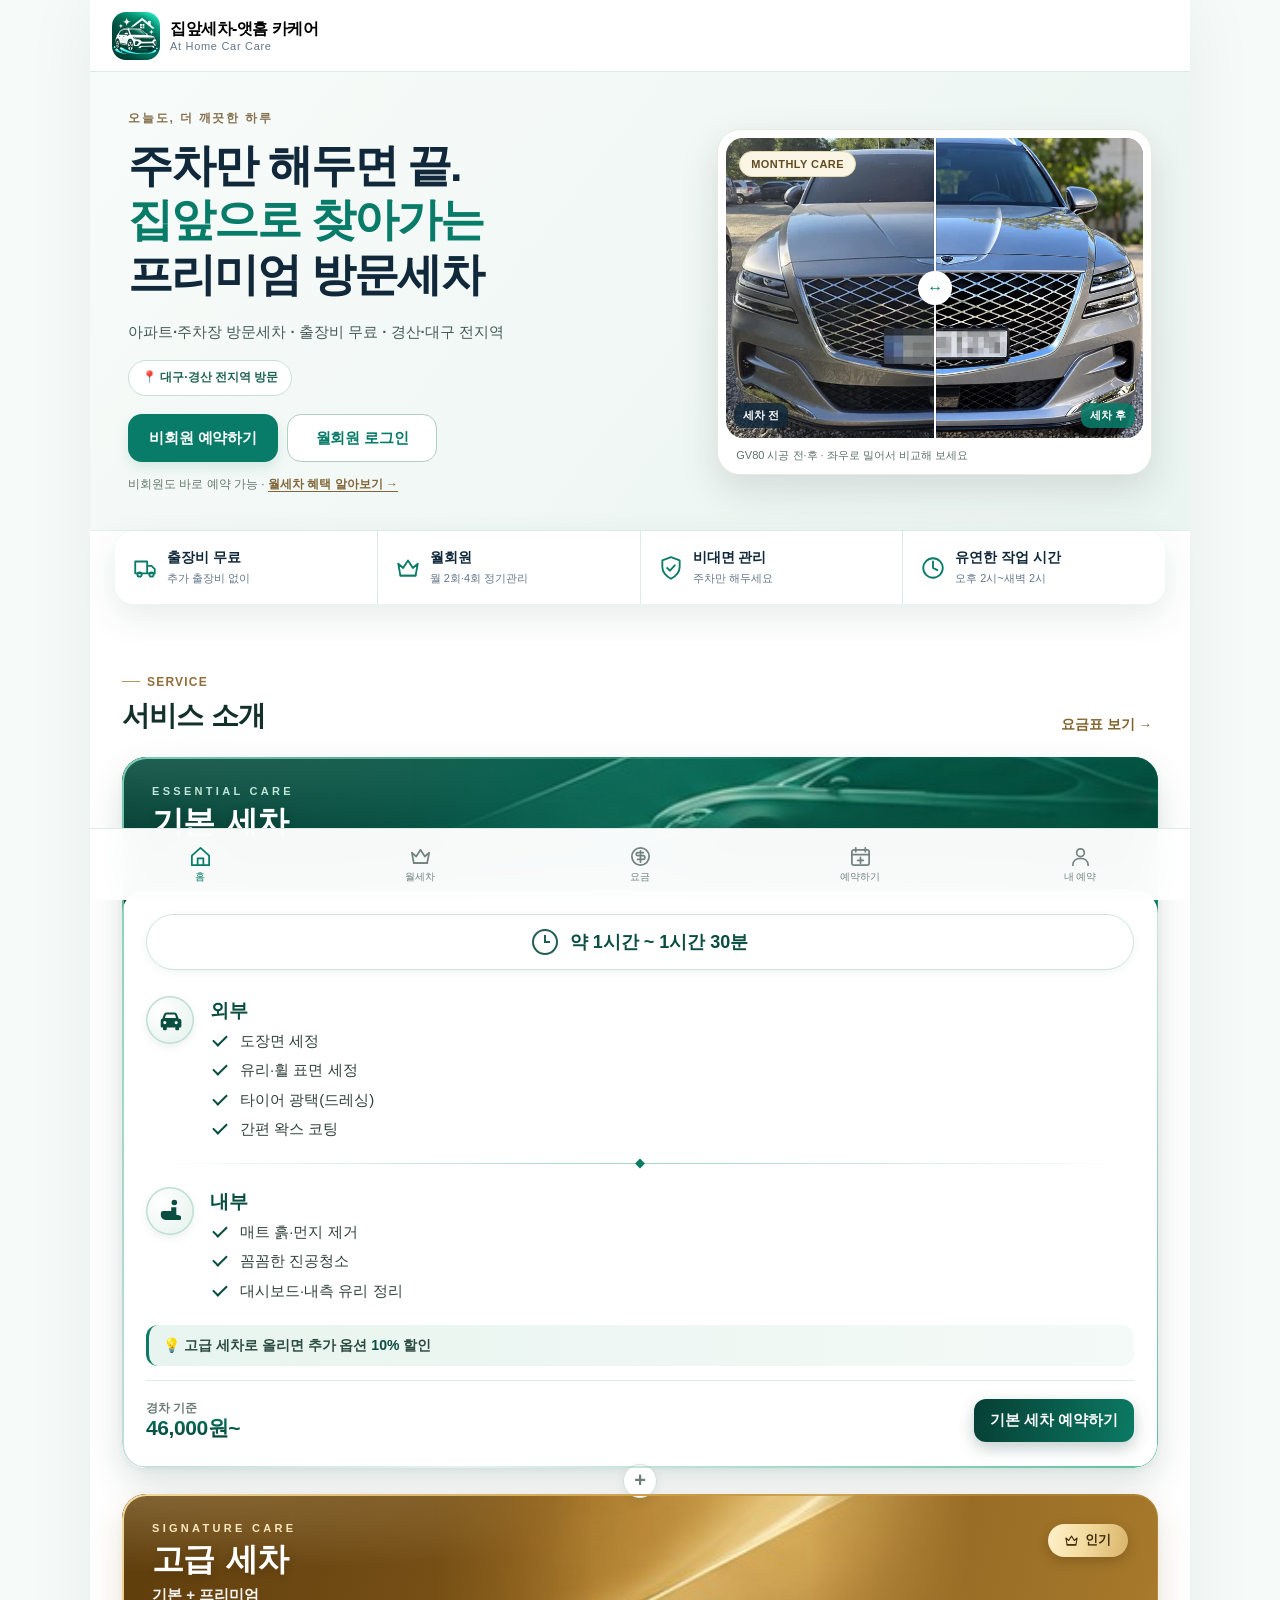
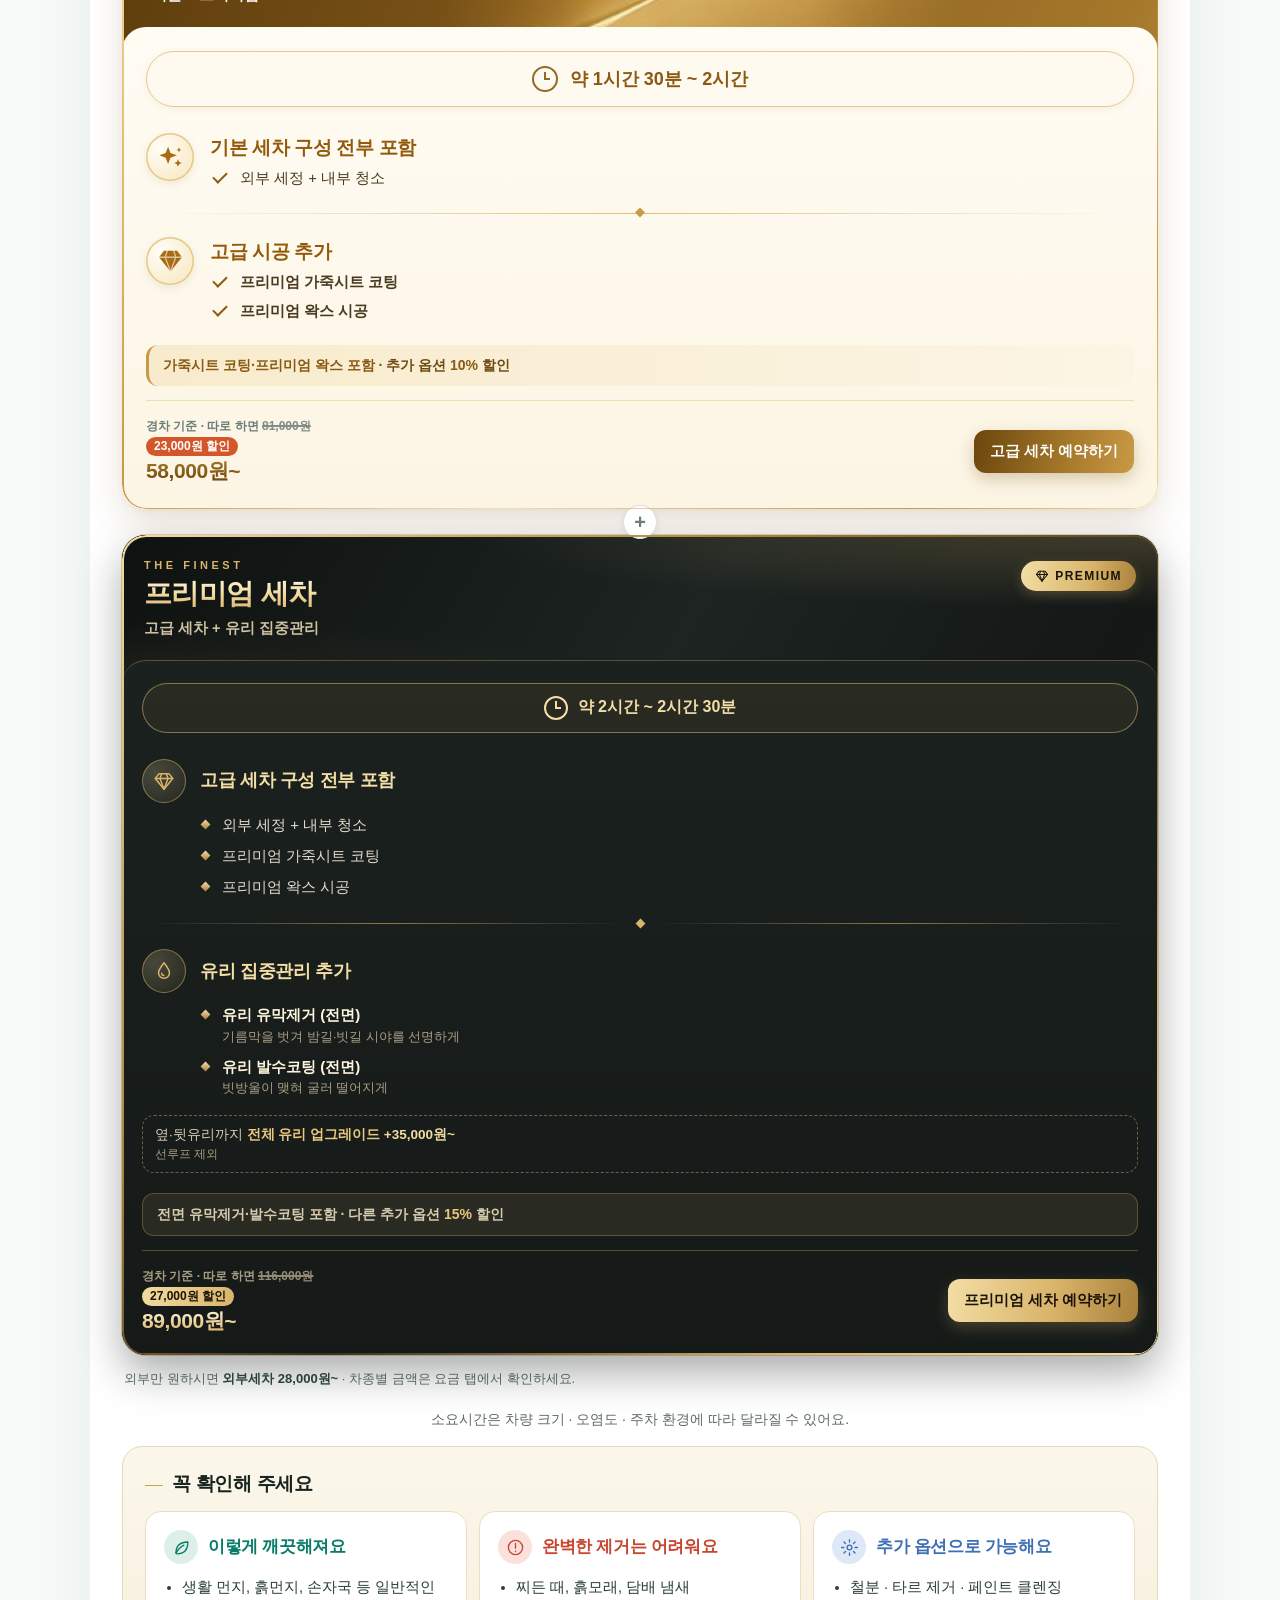
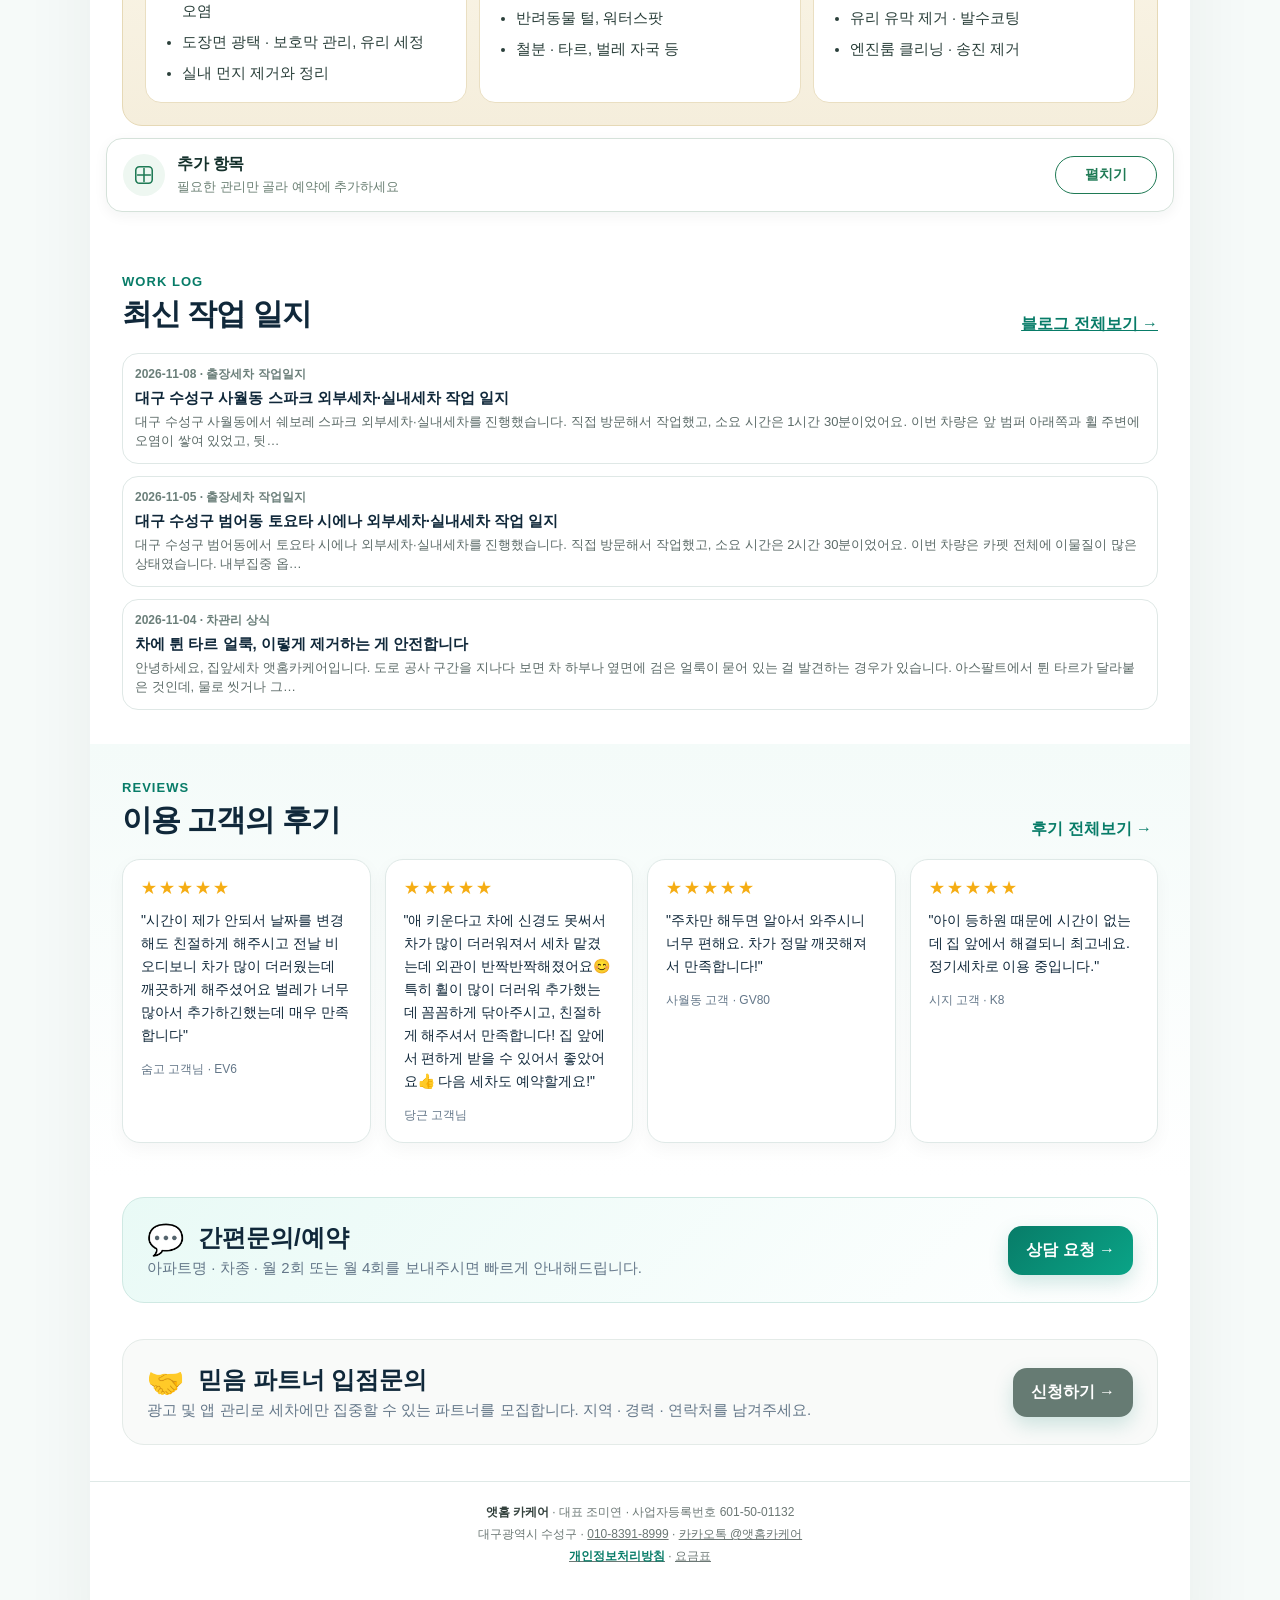
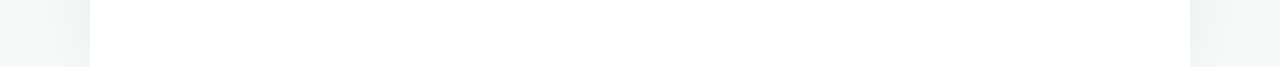
==== commit d17dbb78: "실내 집중세차 옵션에 추천 대상 문구 추가 Co-Authored-By: Claude Opus 5.5 <noreply@anthropic.com> Claude-Session: http" ====
--- a/index.html
+++ b/index.html
@@ -581,7 +581,7 @@
         <!-- ▲▲▲ 차종별 요금 아코디언 끝 ▲▲▲ -->
 
         <div class="two-col">
-          <article class="panel"><h2>추가 옵션</h2><p class="opt-size-note">차량 크기에 따라 금액이 달라집니다. 소형: 경차·소형 세단 · 중형: 중형·대형 세단, 소형·중형 SUV · 대형: 대형 SUV, 프리미엄 SUV, 미니밴, 승합. 실내 옵션은 외부세차에 추가할 때 기준이며, 실내까지 원하시면 외부+내부 세차가 더 저렴합니다. <b class="opt-tier-note">고급 세차·월세차는 <span data-p="rate:고급 세차">10%</span>, 프리미엄 세차는 <span data-p="rate:프리미엄 세차">15%</span> 할인된 금액으로 추가돼요 (송진 제거 제외).</b></p><div class="option-list"><div><span>휠 철분·집중세정<small class="opt-size" data-p="opt:휠 철분·집중세정" data-pf="sizes">소형 1만 · 중형 1.2만 · 대형 1.5만</small></span><b data-p="opt:휠 철분·집중세정" data-pf="+won~">+10,000원~</b></div><div><span>고급 왁스코팅<small class="opt-size" data-p="opt:고급 왁스코팅" data-pf="sizes">소형 2만 · 중형 2.5만 · 대형 3만</small></span><b data-p="opt:고급 왁스코팅" data-pf="+won~">+20,000원~</b></div><div><span>페인트 클렌징<small class="opt-size" data-p="opt:페인트 클렌징" data-pf="sizes">소형 3만 · 중형 4만 · 대형 5만</small><small class="opt-size2">DA 광택기로 묵은 왁스·산화막·때를 벗겨 도장 본래 광을 살려요 · 고급 왁스코팅과 함께 추천</small></span><b data-p="opt:페인트 클렌징" data-pf="+won~">+30,000원~</b></div><div><span>가죽시트 코팅<small class="opt-size" data-p="opt:가죽시트 코팅" data-pf="sizes">소형 1.5만 · 중형 1.8만 · 대형 2.2만</small><small class="opt-size2">고급·프리미엄 세차에 포함</small></span><b data-p="opt:가죽시트 코팅" data-pf="+won~">+15,000원~</b></div><div><span>실내 집중세차<small class="opt-size" data-p="opt:실내 집중세차" data-pf="sizes">소형 1.5만 · 중형 1.8만 · 대형 2.2만</small></span><b data-p="opt:실내 집중세차" data-pf="+won~">+15,000원~</b></div><div><span>트렁크 청소<small class="opt-size" data-p="opt:트렁크 청소" data-pf="sizes">소형 1만 · 중형 1만 · 대형 1.5만</small></span><b data-p="opt:트렁크 청소" data-pf="+won~">+10,000원~</b></div><div><span>벌레·타르·스티커 제거<small class="opt-size" data-p="opt:벌레·타르·스티커 제거" data-pf="sizes">소형 1만 · 중형 1.2만 · 대형 1.5만</small></span><b data-p="opt:벌레·타르·스티커 제거" data-pf="+won~">+10,000원~</b></div><div><span>유리 유막제거 (전면)<small class="opt-size" data-p="opt:유리 유막제거" data-pf="sizes">소형 1.5만 · 중형 1.8만 · 대형 2.2만</small></span><b data-p="opt:유리 유막제거" data-pf="+won~">+15,000원~</b></div><div><span>발수코팅 (전면)<small class="opt-size" data-p="opt:발수코팅" data-pf="sizes">소형 2만 · 중형 2.5만 · 대형 3만</small></span><b data-p="opt:발수코팅" data-pf="+won~">+20,000원~</b></div><div><span>유리 유막제거 (전체)<small class="opt-size" data-p="opt:유리 유막제거 (전체)" data-pf="sizes">소형 3.5만 · 중형 4.5만 · 대형 5.5만</small><small class="opt-size2">앞·옆·뒷유리 · 선루프 제외</small></span><b data-p="opt:유리 유막제거 (전체)" data-pf="+won~">+35,000원~</b></div><div><span>발수코팅 (전체)<small class="opt-size" data-p="opt:발수코팅 (전체)" data-pf="sizes">소형 4.5만 · 중형 5.5만 · 대형 6.5만</small><small class="opt-size2">유막제거(전체)와 함께하면 묶음가 (추가 할인 없음) <span data-p="glassbundle:" data-pf="sizes">소형 7만 · 중형 8.5만 · 대형 10만</span></small></span><b data-p="opt:발수코팅 (전체)" data-pf="+won~">+45,000원~</b></div><div><span>프리미엄 전체 유리 업그레이드<small class="opt-size" data-p="opt:프리미엄 전체 유리 업그레이드" data-pf="sizes">소형 3.5만 · 중형 4.2만 · 대형 4.8만</small><small class="opt-size2">프리미엄 세차 전용 · 전면 → 전체 유리</small></span><b data-p="opt:프리미엄 전체 유리 업그레이드" data-pf="+won~">+35,000원~</b></div><div><span>엔진룸 클리닝<small class="opt-size" data-p="opt:엔진룸 클리닝" data-pf="sizes">소형 2만 · 중형 2.5만 · 대형 3만</small><small class="opt-size2">전기차·수소차 제외</small></span><b data-p="opt:엔진룸 클리닝" data-pf="+won~">+20,000원~</b></div><div><span>송진 제거<small class="opt-size" data-p="resin:" data-pf="levels">가벼움 1만 · 보통 2만 · 심함 별도</small><small class="opt-size2">현장 확인 후 추가될 수 있어요</small></span><b data-p="opt:송진 제거" data-pf="+won~">+10,000원~</b></div></div>
+          <article class="panel"><h2>추가 옵션</h2><p class="opt-size-note">차량 크기에 따라 금액이 달라집니다. 소형: 경차·소형 세단 · 중형: 중형·대형 세단, 소형·중형 SUV · 대형: 대형 SUV, 프리미엄 SUV, 미니밴, 승합. 실내 옵션은 외부세차에 추가할 때 기준이며, 실내까지 원하시면 외부+내부 세차가 더 저렴합니다. <b class="opt-tier-note">고급 세차·월세차는 <span data-p="rate:고급 세차">10%</span>, 프리미엄 세차는 <span data-p="rate:프리미엄 세차">15%</span> 할인된 금액으로 추가돼요 (송진 제거 제외).</b></p><div class="option-list"><div><span>휠 철분·집중세정<small class="opt-size" data-p="opt:휠 철분·집중세정" data-pf="sizes">소형 1만 · 중형 1.2만 · 대형 1.5만</small></span><b data-p="opt:휠 철분·집중세정" data-pf="+won~">+10,000원~</b></div><div><span>고급 왁스코팅<small class="opt-size" data-p="opt:고급 왁스코팅" data-pf="sizes">소형 2만 · 중형 2.5만 · 대형 3만</small></span><b data-p="opt:고급 왁스코팅" data-pf="+won~">+20,000원~</b></div><div><span>페인트 클렌징<small class="opt-size" data-p="opt:페인트 클렌징" data-pf="sizes">소형 3만 · 중형 4만 · 대형 5만</small><small class="opt-size2">DA 광택기로 묵은 왁스·산화막·때를 벗겨 도장 본래 광을 살려요 · 고급 왁스코팅과 함께 추천</small></span><b data-p="opt:페인트 클렌징" data-pf="+won~">+30,000원~</b></div><div><span>가죽시트 코팅<small class="opt-size" data-p="opt:가죽시트 코팅" data-pf="sizes">소형 1.5만 · 중형 1.8만 · 대형 2.2만</small><small class="opt-size2">고급·프리미엄 세차에 포함</small></span><b data-p="opt:가죽시트 코팅" data-pf="+won~">+15,000원~</b></div><div><span>실내 집중세차<small class="opt-size" data-p="opt:실내 집중세차" data-pf="sizes">소형 1.5만 · 중형 1.8만 · 대형 2.2만</small><small class="opt-size2">실내 오염이 심한 차량, 아이가 자주 타는 차량에 추천해요</small></span><b data-p="opt:실내 집중세차" data-pf="+won~">+15,000원~</b></div><div><span>트렁크 청소<small class="opt-size" data-p="opt:트렁크 청소" data-pf="sizes">소형 1만 · 중형 1만 · 대형 1.5만</small></span><b data-p="opt:트렁크 청소" data-pf="+won~">+10,000원~</b></div><div><span>벌레·타르·스티커 제거<small class="opt-size" data-p="opt:벌레·타르·스티커 제거" data-pf="sizes">소형 1만 · 중형 1.2만 · 대형 1.5만</small></span><b data-p="opt:벌레·타르·스티커 제거" data-pf="+won~">+10,000원~</b></div><div><span>유리 유막제거 (전면)<small class="opt-size" data-p="opt:유리 유막제거" data-pf="sizes">소형 1.5만 · 중형 1.8만 · 대형 2.2만</small></span><b data-p="opt:유리 유막제거" data-pf="+won~">+15,000원~</b></div><div><span>발수코팅 (전면)<small class="opt-size" data-p="opt:발수코팅" data-pf="sizes">소형 2만 · 중형 2.5만 · 대형 3만</small></span><b data-p="opt:발수코팅" data-pf="+won~">+20,000원~</b></div><div><span>유리 유막제거 (전체)<small class="opt-size" data-p="opt:유리 유막제거 (전체)" data-pf="sizes">소형 3.5만 · 중형 4.5만 · 대형 5.5만</small><small class="opt-size2">앞·옆·뒷유리 · 선루프 제외</small></span><b data-p="opt:유리 유막제거 (전체)" data-pf="+won~">+35,000원~</b></div><div><span>발수코팅 (전체)<small class="opt-size" data-p="opt:발수코팅 (전체)" data-pf="sizes">소형 4.5만 · 중형 5.5만 · 대형 6.5만</small><small class="opt-size2">유막제거(전체)와 함께하면 묶음가 (추가 할인 없음) <span data-p="glassbundle:" data-pf="sizes">소형 7만 · 중형 8.5만 · 대형 10만</span></small></span><b data-p="opt:발수코팅 (전체)" data-pf="+won~">+45,000원~</b></div><div><span>프리미엄 전체 유리 업그레이드<small class="opt-size" data-p="opt:프리미엄 전체 유리 업그레이드" data-pf="sizes">소형 3.5만 · 중형 4.2만 · 대형 4.8만</small><small class="opt-size2">프리미엄 세차 전용 · 전면 → 전체 유리</small></span><b data-p="opt:프리미엄 전체 유리 업그레이드" data-pf="+won~">+35,000원~</b></div><div><span>엔진룸 클리닝<small class="opt-size" data-p="opt:엔진룸 클리닝" data-pf="sizes">소형 2만 · 중형 2.5만 · 대형 3만</small><small class="opt-size2">전기차·수소차 제외</small></span><b data-p="opt:엔진룸 클리닝" data-pf="+won~">+20,000원~</b></div><div><span>송진 제거<small class="opt-size" data-p="resin:" data-pf="levels">가벼움 1만 · 보통 2만 · 심함 별도</small><small class="opt-size2">현장 확인 후 추가될 수 있어요</small></span><b data-p="opt:송진 제거" data-pf="+won~">+10,000원~</b></div></div>
             <div class="opt-detail">
               <h3>🌲 송진 제거 단계</h3>
               <table class="opt-step"><tr><th>가벼움</th><td>몇 군데, 손톱만 한 크기, 아직 말랑함</td><td data-p="resin:가벼움" data-pf="won">10,000원</td></tr>
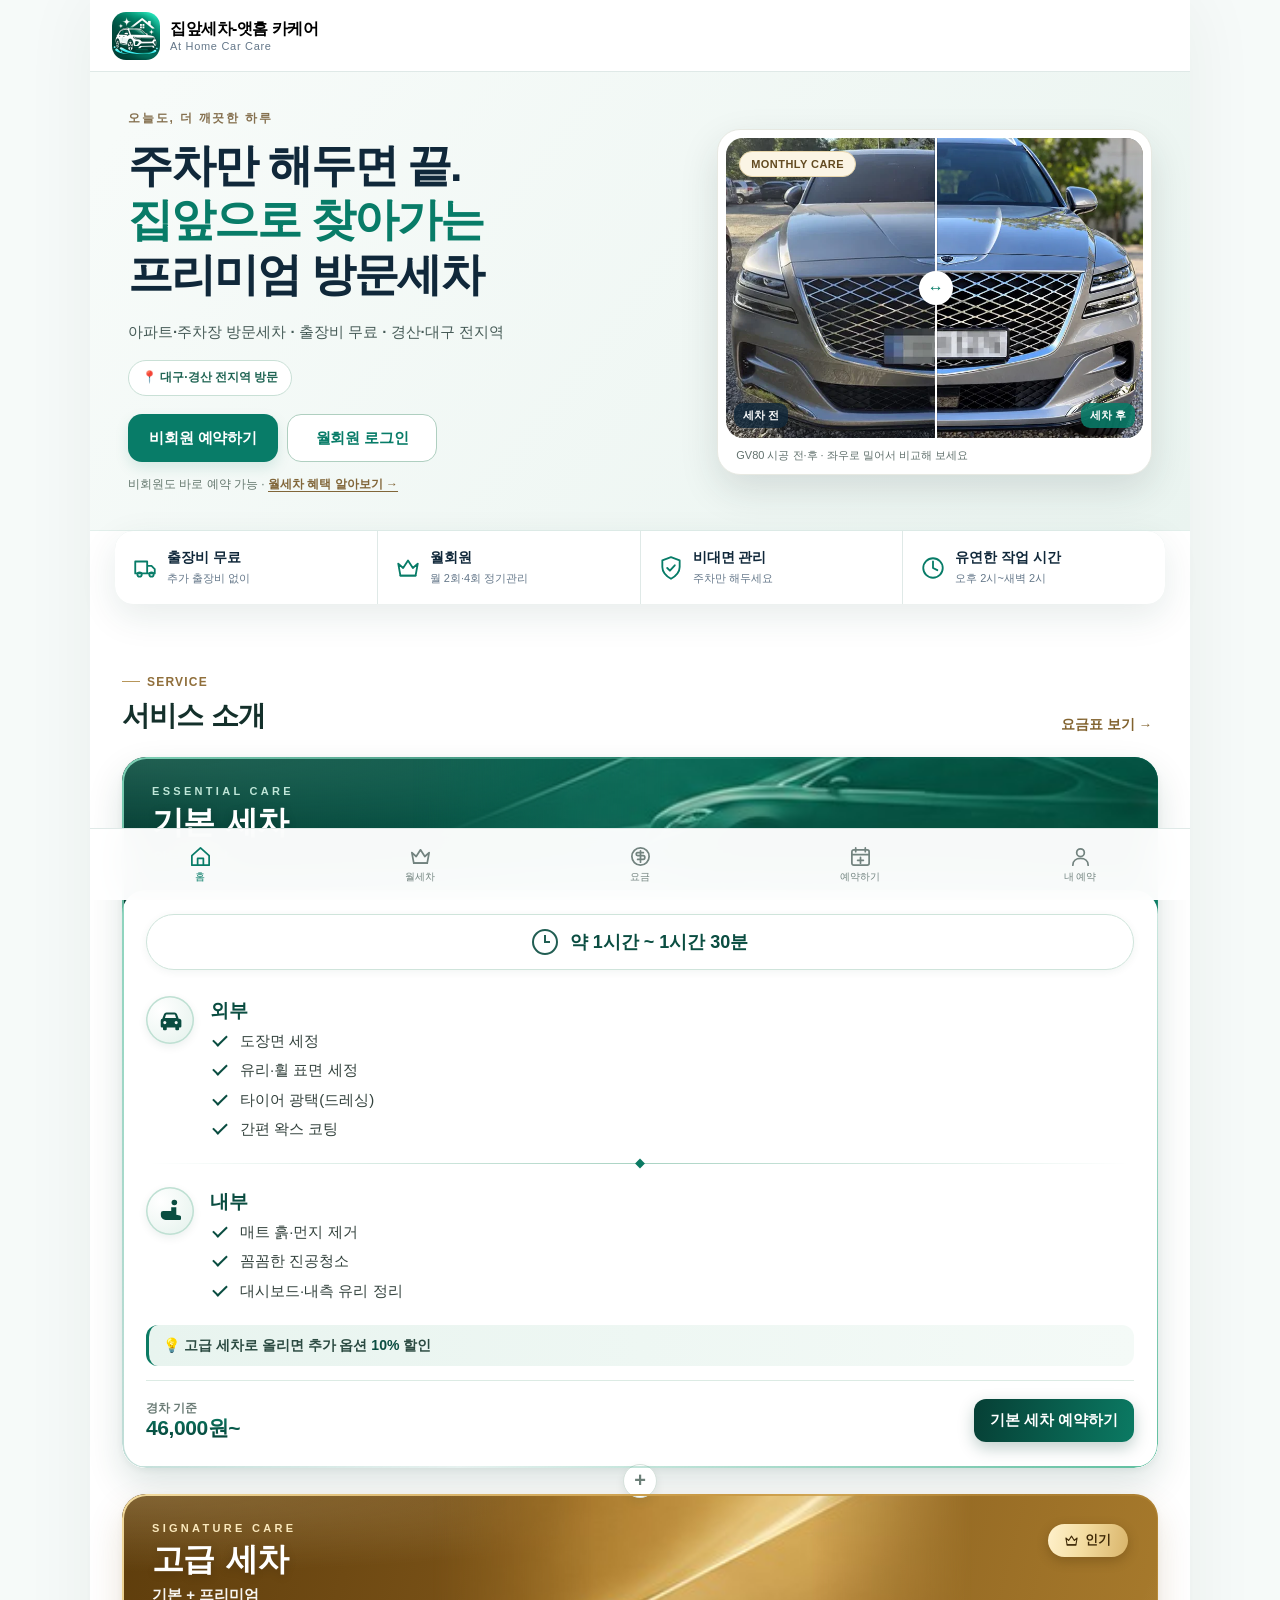
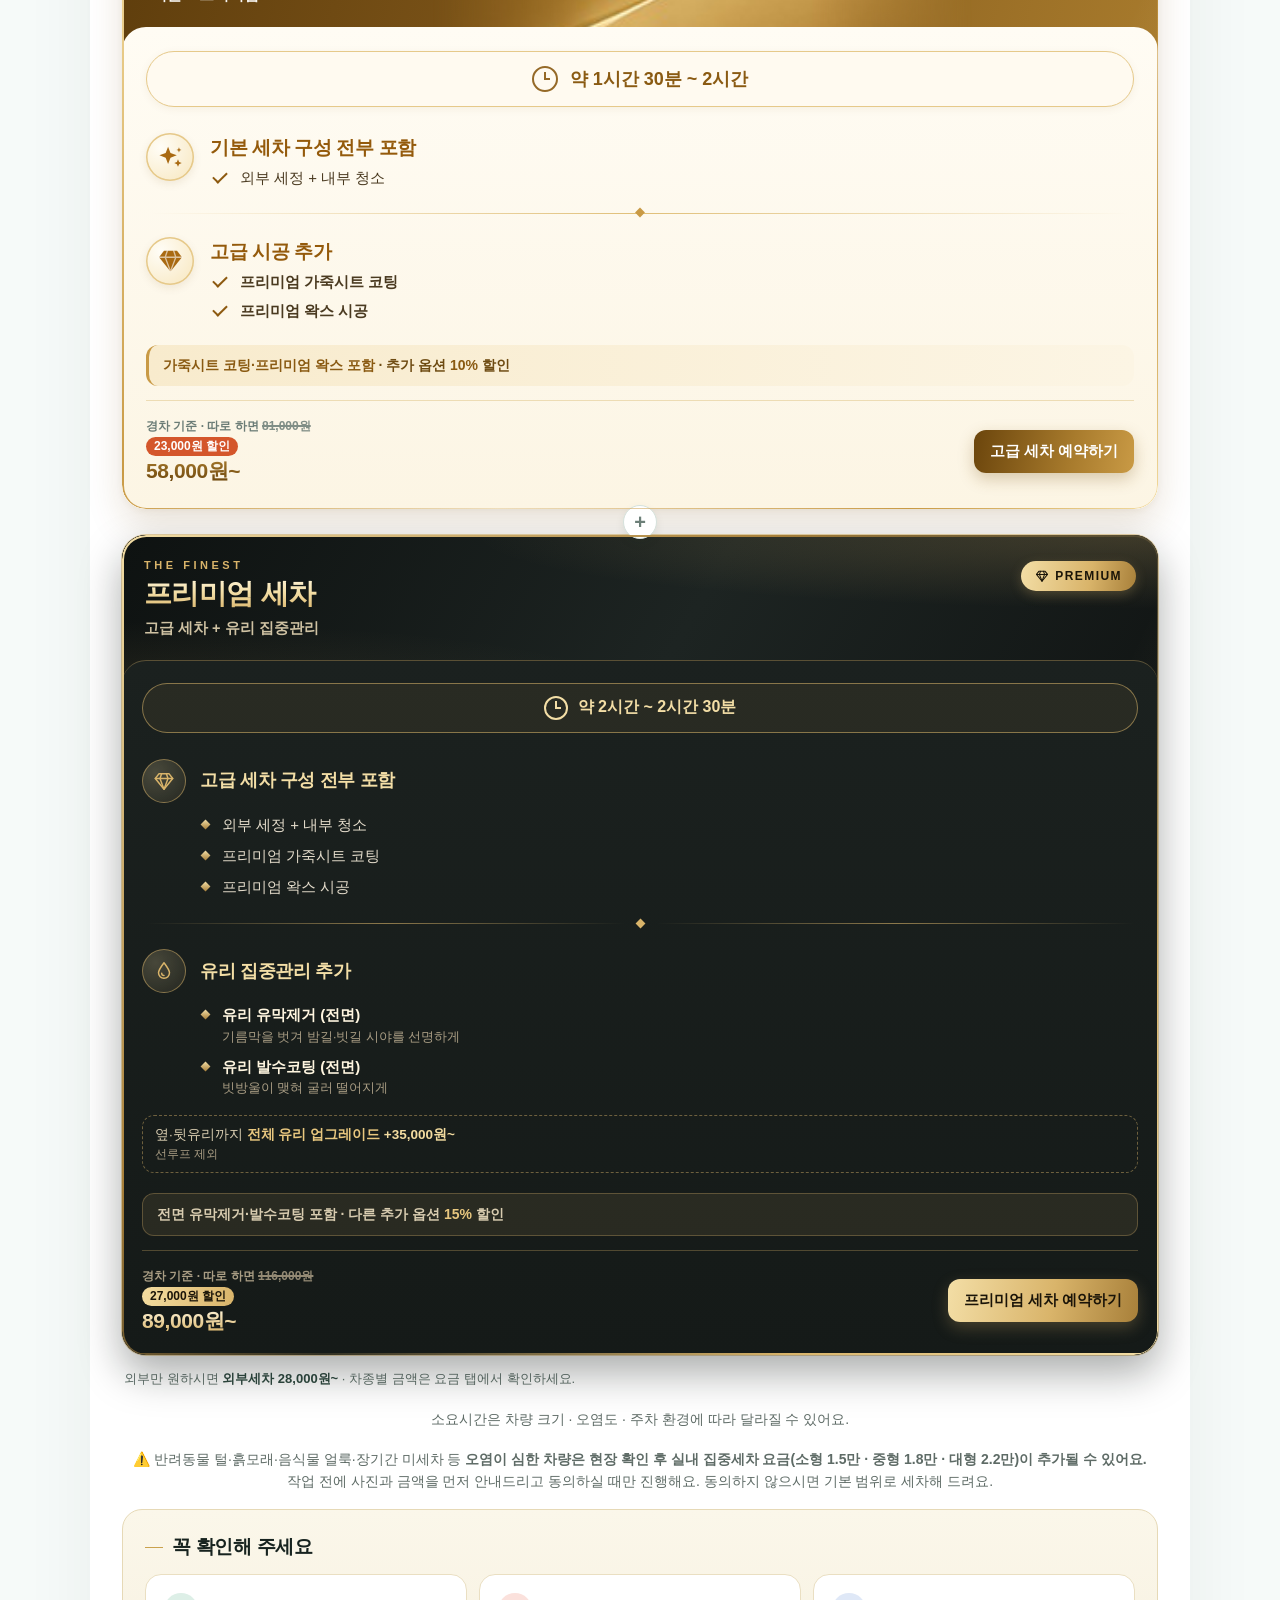
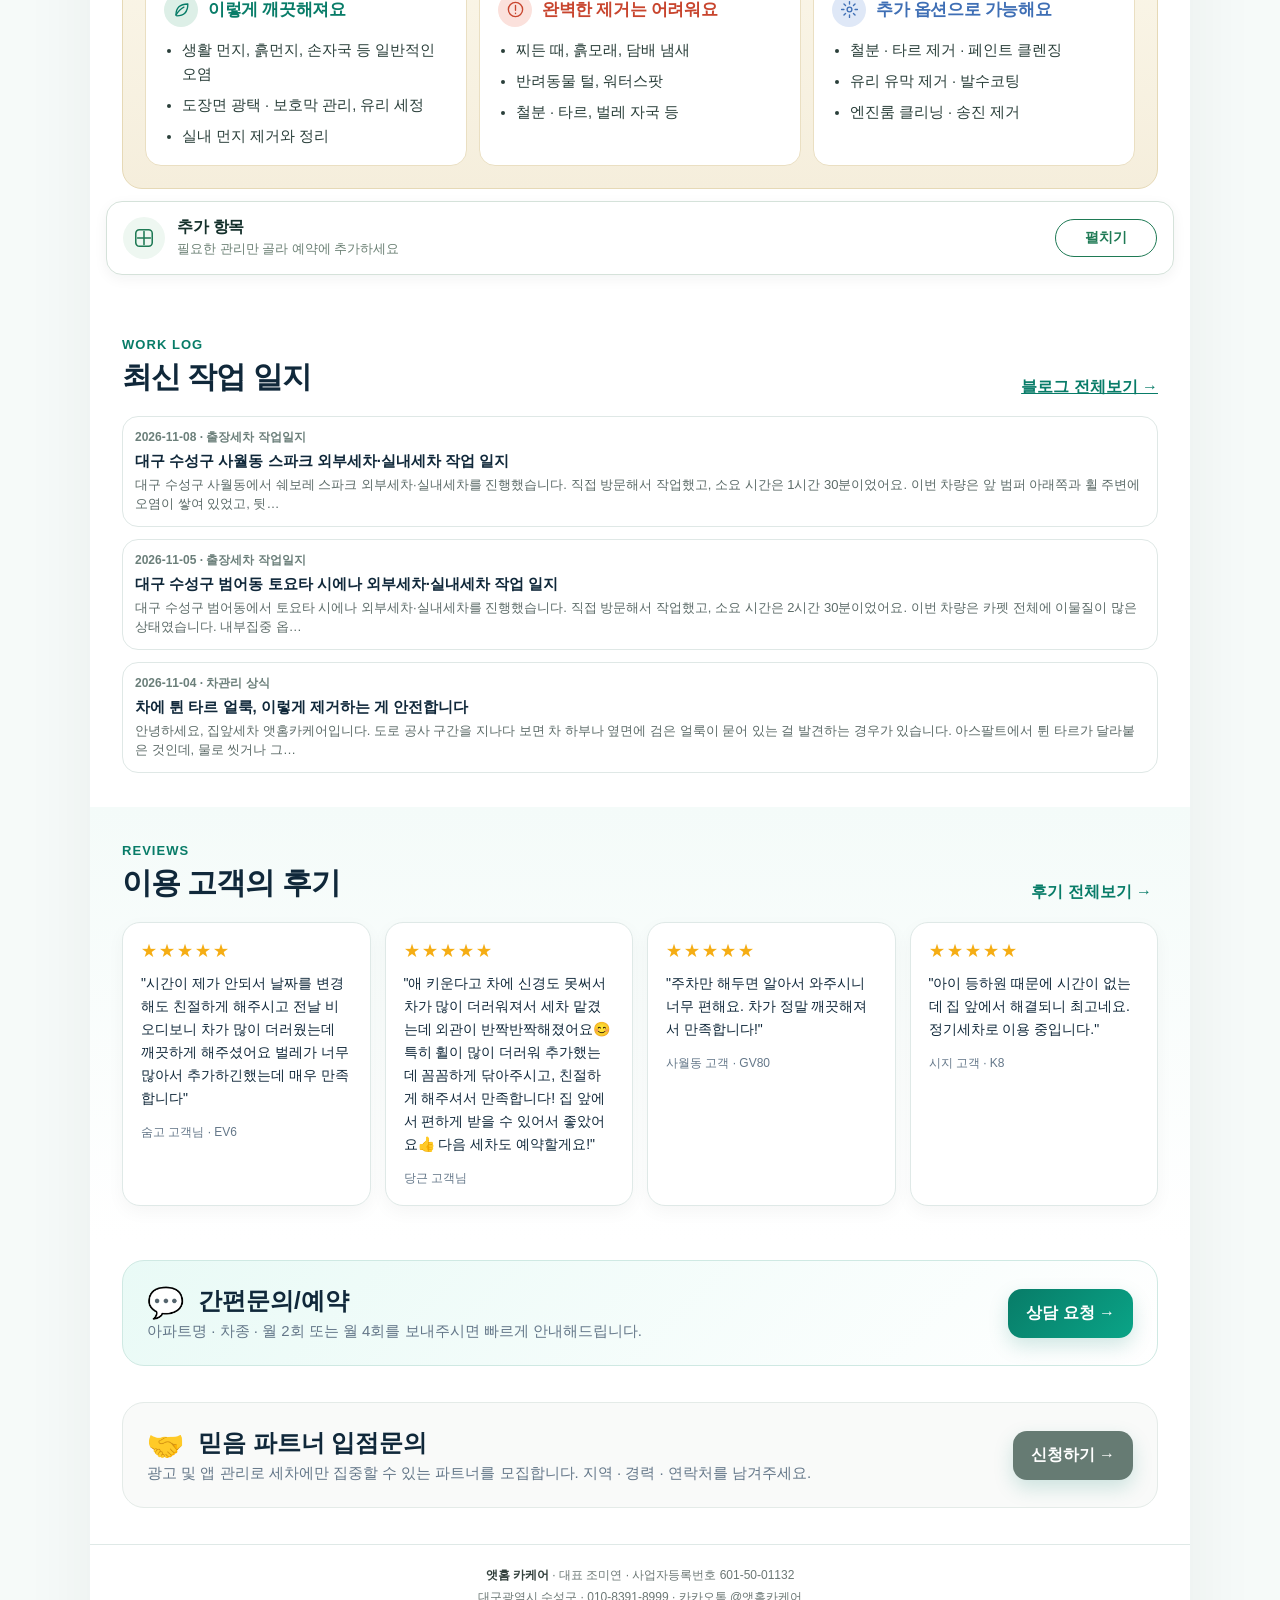
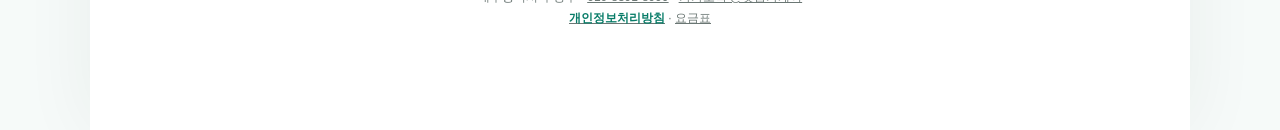
==== commit d338e386: "오염 심한 차량 추가요금(실내 집중세차 요금, 사전 동의) 안내 추가 Co-Authored-By: Claude Opus 5.5 <noreply@anthropic.com> Claud" ====
--- a/index.html
+++ b/index.html
@@ -159,6 +159,7 @@
             <p class="stairs-note">외부만 원하시면 <b>외부세차 <span data-p="경차|일일 외부세차" data-pf="won~">28,000원~</span></b> · 차종별 금액은 요금 탭에서 확인하세요.</p>
           </div>
           <p class="guide-time-note">소요시간은 차량 크기 · 오염도 · 주차 환경에 따라 달라질 수 있어요.</p>
+          <p class="guide-time-note guide-dirty-note">⚠️ 반려동물 털·흙모래·음식물 얼룩·장기간 미세차 등 <b>오염이 심한 차량은 현장 확인 후 실내 집중세차 요금(<span data-p="opt:실내 집중세차" data-pf="sizes">소형 1.5만 · 중형 1.8만 · 대형 2.2만</span>)이 추가될 수 있어요.</b> 작업 전에 사진과 금액을 먼저 안내드리고 동의하실 때만 진행해요. 동의하지 않으시면 기본 범위로 세차해 드려요.</p>
           <div class="guide-check">
             <h3>꼭 확인해 주세요</h3>
             <div class="guide-check-grid">
@@ -931,7 +932,7 @@
               <div class="quote-head"><span>예상 금액</span><em id="quoteCar">차량을 선택해주세요</em></div>
               <ul class="quote-lines" id="quoteLines"></ul>
               <div class="quote-total"><span id="quoteTotalLabel">합계</span><b id="quoteTotal">-</b></div>
-              <p class="quote-note">차량 상태·오염도에 따라 금액이 달라질 수 있습니다. 최종 금액은 접수 후 안내드립니다.</p>
+              <p class="quote-note" id="quoteNote">⚠️ 반려동물 털·흙모래·음식물 얼룩·장기간 미세차 등 <b>오염이 심한 차량은 현장 확인 후 실내 집중세차 요금(<span data-p="opt:실내 집중세차" data-pf="sizes">소형 1.5만 · 중형 1.8만 · 대형 2.2만</span>)이 추가될 수 있어요.</b> 작업 전에 사진과 금액을 먼저 안내드리고 동의하실 때만 진행해요. 동의하지 않으시면 기본 범위로 세차해 드려요.</p>
             </div>
             <div class="span-2 vip-nudge hidden" id="vipNudge" data-vip-step="1"></div>
             <div class="span-2 booking-wizard-controls"><button type="button" class="secondary-btn" id="wizardPrev" hidden>← 이전 단계</button><button type="button" class="primary-btn" id="wizardNext">다음: 방문 정보 입력 →</button></div>
@@ -1012,7 +1013,7 @@
   </div>
   <div id="toast" class="toast"></div>
   <script src="prices.js?v=20261108-cleanse"></script>
-  <script src="app.js?v=20261108-cleanse"></script>
+  <script src="app.js?v=20261108-dirty"></script>
   <script src="supabase-integration.js?v=20261024-biz"></script>
   <script src="features.js?v=20261024-biz" defer></script>
 </body>
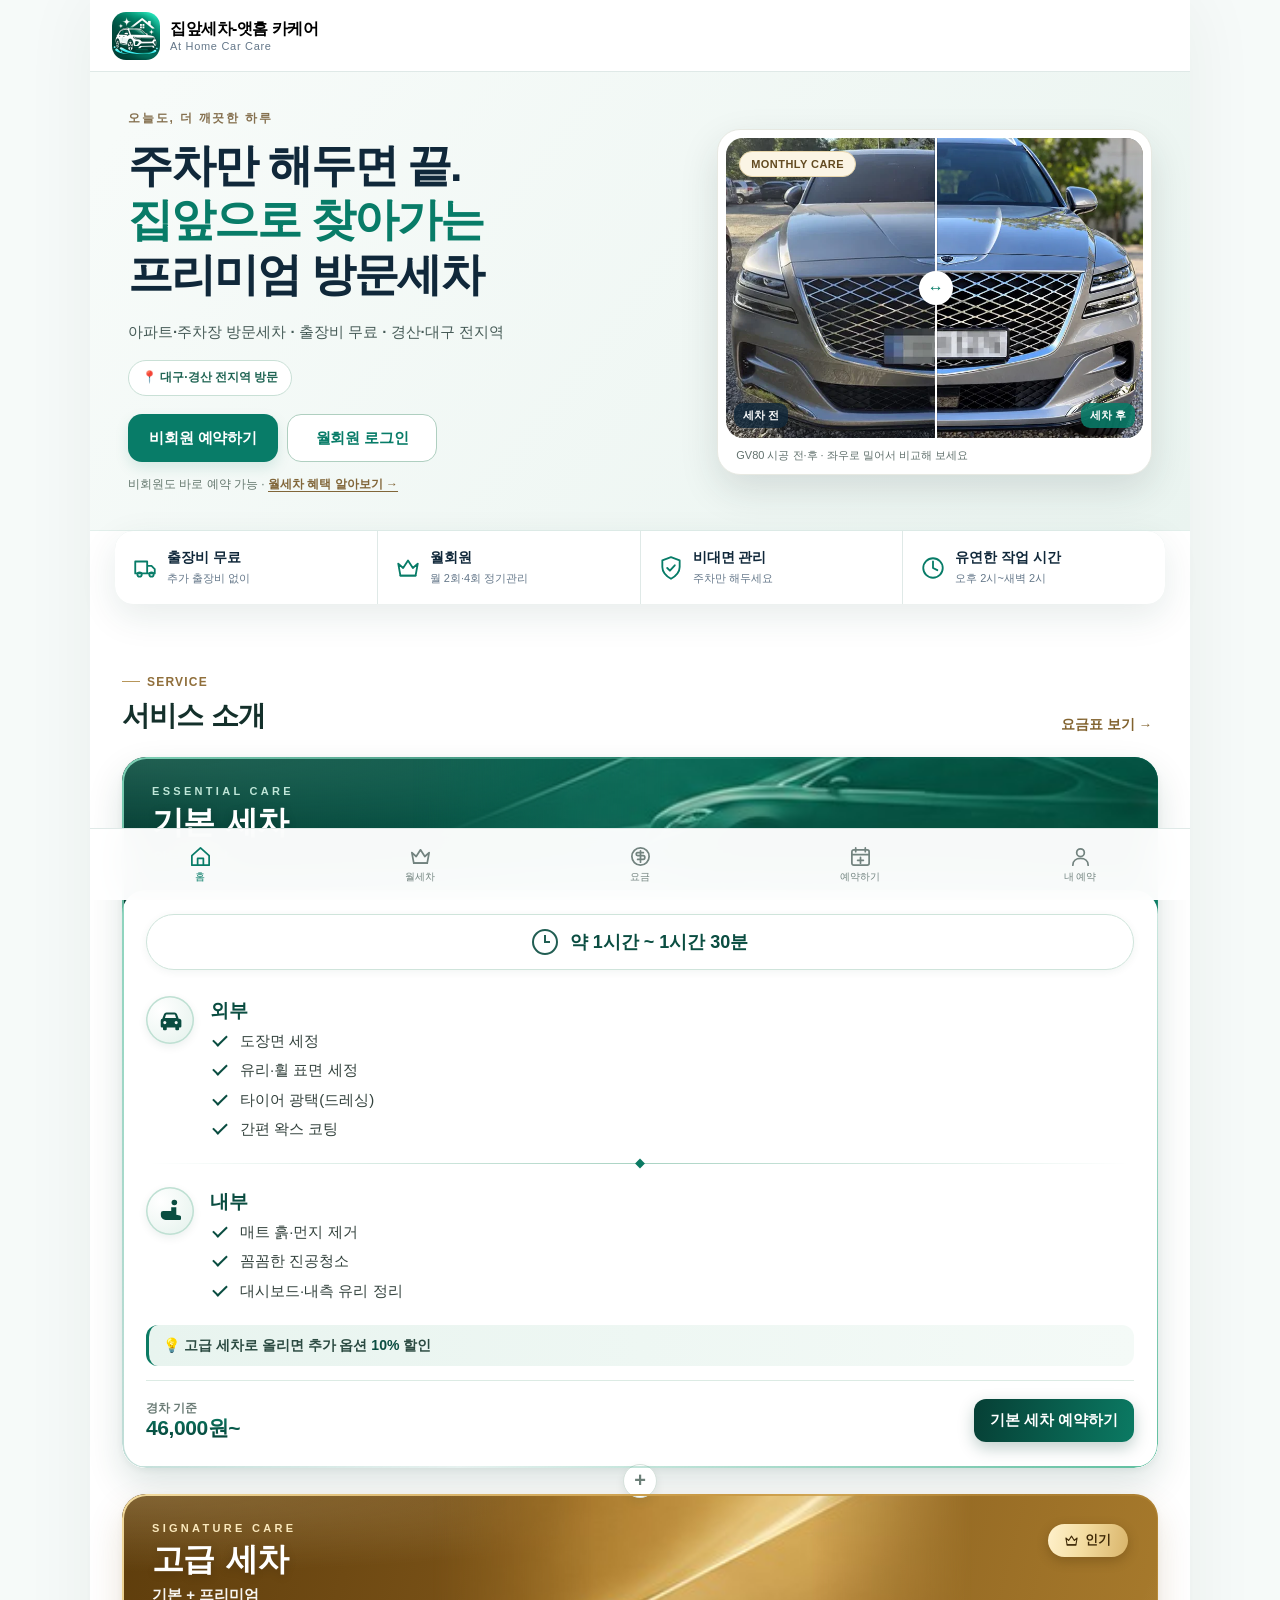
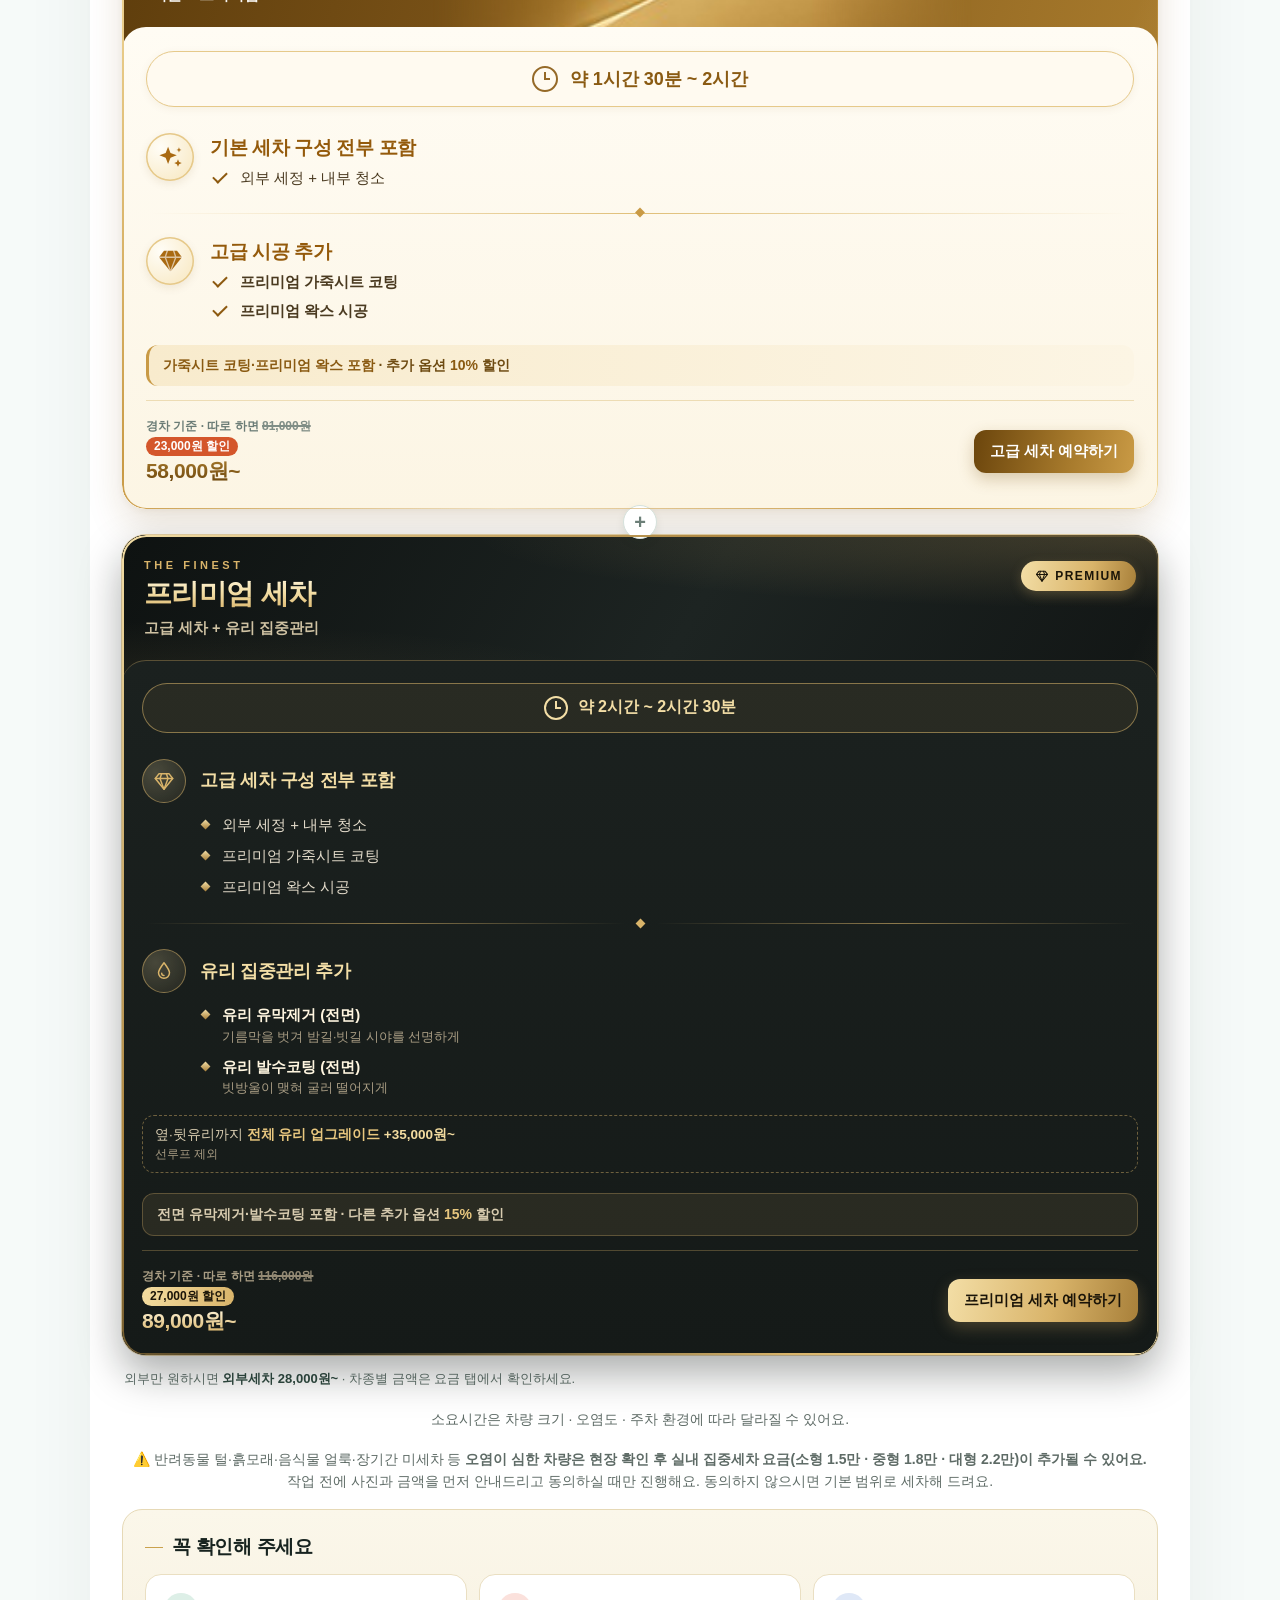
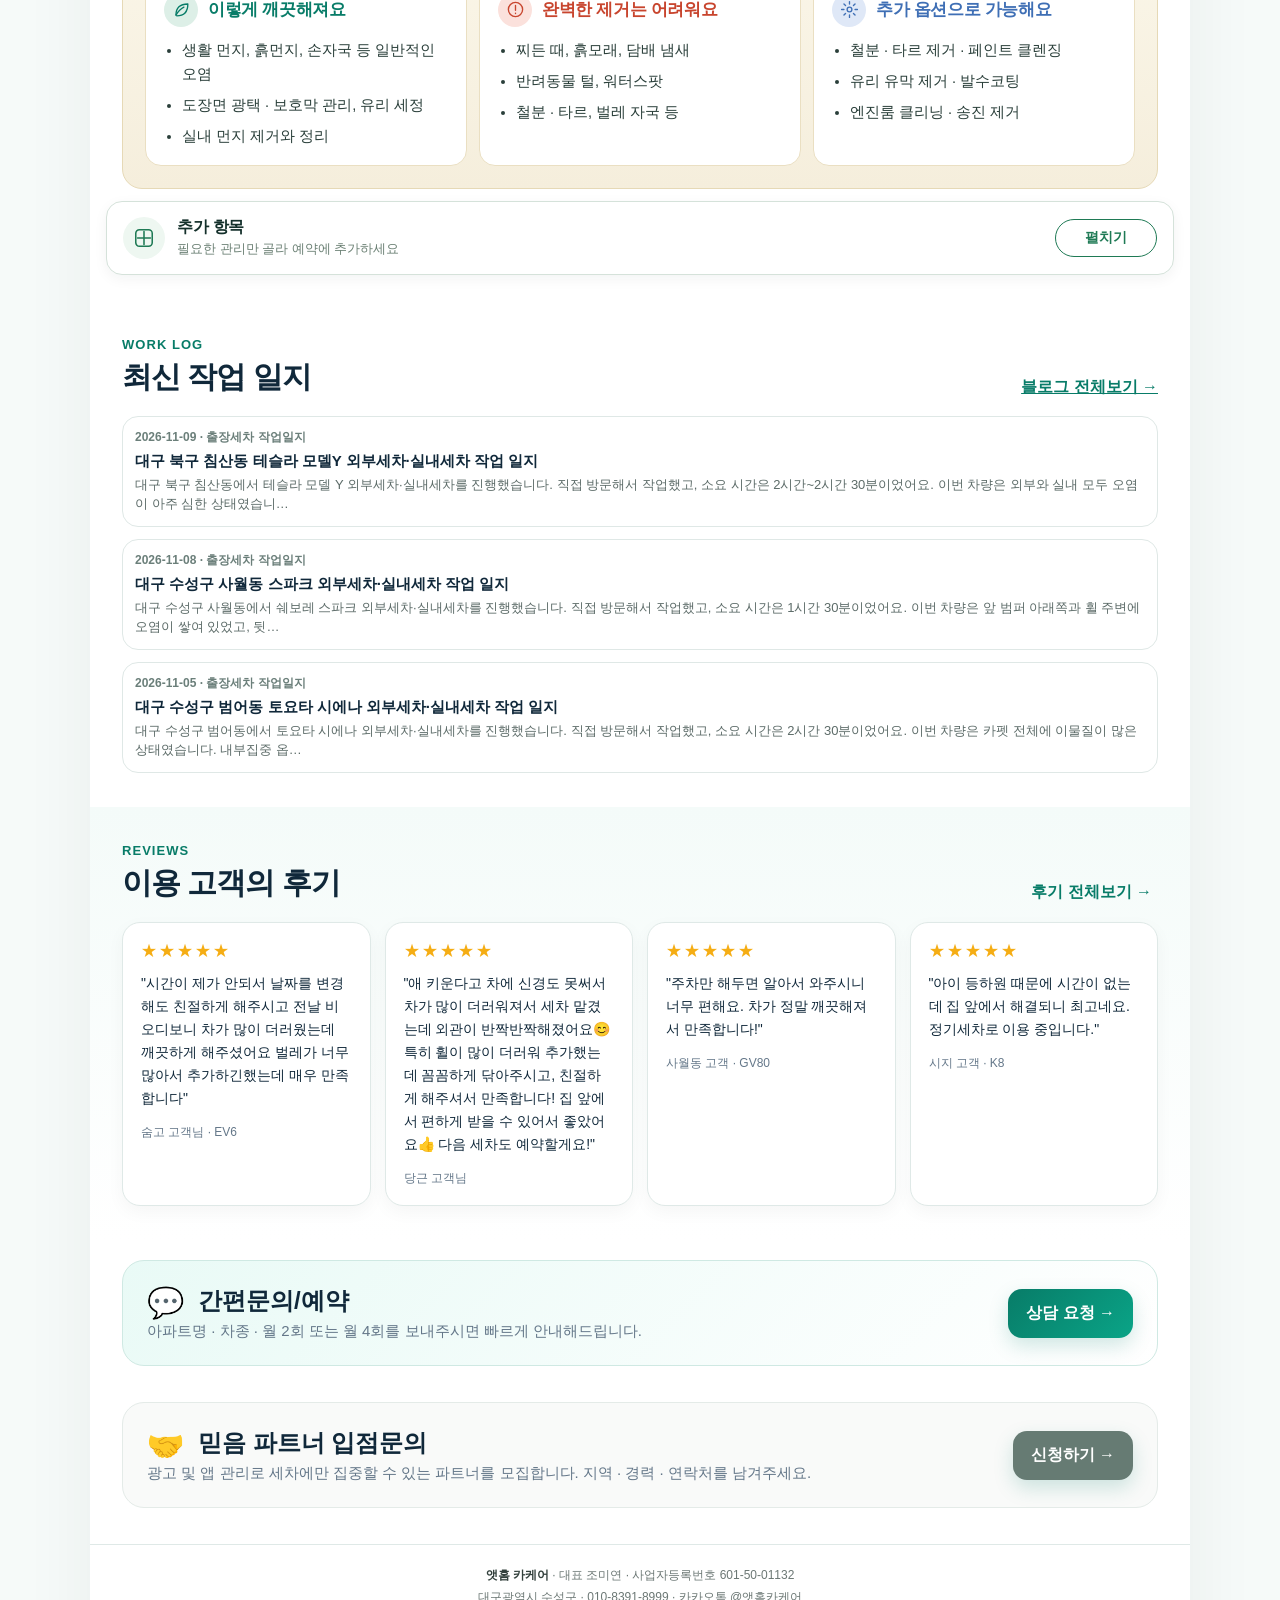
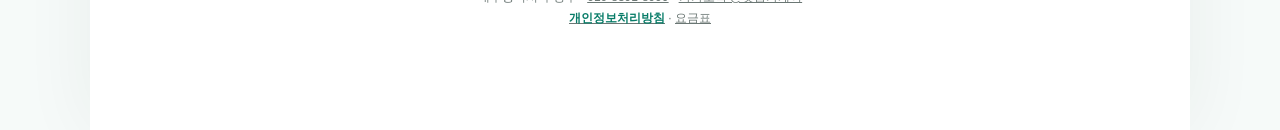
==== commit a0c6cbaa: "실내 단독 세차 상품 추가 (소형 3.5만·중형 4만·대형 5만·승합 7만, 가죽시트 코팅 포함) Co-Authored-By: Claude Opus 5.5 <noreply@anth" ====
--- a/index.html
+++ b/index.html
@@ -25,7 +25,7 @@
   <link rel="icon" href="icons/icon-192.png?v=20261001-icon7" />
   <link rel="apple-touch-icon" href="icons/icon-192.png?v=20261001-icon7" />
   <link rel="stylesheet" href="core.css?v=20261022-stairs2" />
-  <link rel="stylesheet" href="features.css?v=20261024-pt2" />
+  <link rel="stylesheet" href="features.css?v=20261109-interior" />
   <title>대구·경산 출장세차·월세차 | 집앞세차 앳홈카케어</title>
   <script type="application/ld+json">
   {"@context":"https://schema.org","@type":"AutoWash","name":"집앞세차 앳홈카케어","alternateName":["앳홈카케어","At Home Car Care"],
@@ -582,6 +582,7 @@
         <!-- ▲▲▲ 차종별 요금 아코디언 끝 ▲▲▲ -->
 
         <div class="two-col">
+          <article class="panel interior-only-card"><h2>🧽 실내만 원하세요? <small>실내 단독 세차</small></h2><p class="opt-size-note">고급 세차 수준으로 실내를 관리해요. 매트 털기·구석구석 진공·대시보드·도어트림·내측 유리에 <b>프리미엄 가죽시트 코팅</b>까지 포함이에요. 출장비는 없어요.</p><div class="option-list"><div><span>소형<small class="opt-size2">경차 · 소형 세단</small></span><b data-p="경차|실내 단독 세차" data-pf="won">35,000원</b></div><div><span>중형<small class="opt-size2">중형·대형 세단 · 소형·중형 SUV</small></span><b data-p="중형 세단|실내 단독 세차" data-pf="won">40,000원</b></div><div><span>대형<small class="opt-size2">대형 SUV · 프리미엄 SUV · 미니밴</small></span><b data-p="대형 SUV|실내 단독 세차" data-pf="won">50,000원</b></div><div><span>승합 9~12인승<small class="opt-size2">시트·레일이 많은 승합</small></span><b data-p="승합 9~12인승|실내 단독 세차" data-pf="won">70,000원</b></div></div><p class="opt-size-note">외부까지 원하시면 고급 세차가 더 이득이에요. 오염이 심한 차량은 현장 확인 후 실내 집중세차 요금이 추가될 수 있어요 (사전 동의).</p></article>
           <article class="panel"><h2>추가 옵션</h2><p class="opt-size-note">차량 크기에 따라 금액이 달라집니다. 소형: 경차·소형 세단 · 중형: 중형·대형 세단, 소형·중형 SUV · 대형: 대형 SUV, 프리미엄 SUV, 미니밴, 승합. 실내 옵션은 외부세차에 추가할 때 기준이며, 실내까지 원하시면 외부+내부 세차가 더 저렴합니다. <b class="opt-tier-note">고급 세차·월세차는 <span data-p="rate:고급 세차">10%</span>, 프리미엄 세차는 <span data-p="rate:프리미엄 세차">15%</span> 할인된 금액으로 추가돼요 (송진 제거 제외).</b></p><div class="option-list"><div><span>휠 철분·집중세정<small class="opt-size" data-p="opt:휠 철분·집중세정" data-pf="sizes">소형 1만 · 중형 1.2만 · 대형 1.5만</small></span><b data-p="opt:휠 철분·집중세정" data-pf="+won~">+10,000원~</b></div><div><span>고급 왁스코팅<small class="opt-size" data-p="opt:고급 왁스코팅" data-pf="sizes">소형 2만 · 중형 2.5만 · 대형 3만</small></span><b data-p="opt:고급 왁스코팅" data-pf="+won~">+20,000원~</b></div><div><span>페인트 클렌징<small class="opt-size" data-p="opt:페인트 클렌징" data-pf="sizes">소형 3만 · 중형 4만 · 대형 5만</small><small class="opt-size2">DA 광택기로 묵은 왁스·산화막·때를 벗겨 도장 본래 광을 살려요 · 고급 왁스코팅과 함께 추천</small></span><b data-p="opt:페인트 클렌징" data-pf="+won~">+30,000원~</b></div><div><span>가죽시트 코팅<small class="opt-size" data-p="opt:가죽시트 코팅" data-pf="sizes">소형 1.5만 · 중형 1.8만 · 대형 2.2만</small><small class="opt-size2">고급·프리미엄 세차에 포함</small></span><b data-p="opt:가죽시트 코팅" data-pf="+won~">+15,000원~</b></div><div><span>실내 집중세차<small class="opt-size" data-p="opt:실내 집중세차" data-pf="sizes">소형 1.5만 · 중형 1.8만 · 대형 2.2만</small><small class="opt-size2">실내 오염이 심한 차량, 아이가 자주 타는 차량에 추천해요</small></span><b data-p="opt:실내 집중세차" data-pf="+won~">+15,000원~</b></div><div><span>트렁크 청소<small class="opt-size" data-p="opt:트렁크 청소" data-pf="sizes">소형 1만 · 중형 1만 · 대형 1.5만</small></span><b data-p="opt:트렁크 청소" data-pf="+won~">+10,000원~</b></div><div><span>벌레·타르·스티커 제거<small class="opt-size" data-p="opt:벌레·타르·스티커 제거" data-pf="sizes">소형 1만 · 중형 1.2만 · 대형 1.5만</small></span><b data-p="opt:벌레·타르·스티커 제거" data-pf="+won~">+10,000원~</b></div><div><span>유리 유막제거 (전면)<small class="opt-size" data-p="opt:유리 유막제거" data-pf="sizes">소형 1.5만 · 중형 1.8만 · 대형 2.2만</small></span><b data-p="opt:유리 유막제거" data-pf="+won~">+15,000원~</b></div><div><span>발수코팅 (전면)<small class="opt-size" data-p="opt:발수코팅" data-pf="sizes">소형 2만 · 중형 2.5만 · 대형 3만</small></span><b data-p="opt:발수코팅" data-pf="+won~">+20,000원~</b></div><div><span>유리 유막제거 (전체)<small class="opt-size" data-p="opt:유리 유막제거 (전체)" data-pf="sizes">소형 3.5만 · 중형 4.5만 · 대형 5.5만</small><small class="opt-size2">앞·옆·뒷유리 · 선루프 제외</small></span><b data-p="opt:유리 유막제거 (전체)" data-pf="+won~">+35,000원~</b></div><div><span>발수코팅 (전체)<small class="opt-size" data-p="opt:발수코팅 (전체)" data-pf="sizes">소형 4.5만 · 중형 5.5만 · 대형 6.5만</small><small class="opt-size2">유막제거(전체)와 함께하면 묶음가 (추가 할인 없음) <span data-p="glassbundle:" data-pf="sizes">소형 7만 · 중형 8.5만 · 대형 10만</span></small></span><b data-p="opt:발수코팅 (전체)" data-pf="+won~">+45,000원~</b></div><div><span>프리미엄 전체 유리 업그레이드<small class="opt-size" data-p="opt:프리미엄 전체 유리 업그레이드" data-pf="sizes">소형 3.5만 · 중형 4.2만 · 대형 4.8만</small><small class="opt-size2">프리미엄 세차 전용 · 전면 → 전체 유리</small></span><b data-p="opt:프리미엄 전체 유리 업그레이드" data-pf="+won~">+35,000원~</b></div><div><span>엔진룸 클리닝<small class="opt-size" data-p="opt:엔진룸 클리닝" data-pf="sizes">소형 2만 · 중형 2.5만 · 대형 3만</small><small class="opt-size2">전기차·수소차 제외</small></span><b data-p="opt:엔진룸 클리닝" data-pf="+won~">+20,000원~</b></div><div><span>송진 제거<small class="opt-size" data-p="resin:" data-pf="levels">가벼움 1만 · 보통 2만 · 심함 별도</small><small class="opt-size2">현장 확인 후 추가될 수 있어요</small></span><b data-p="opt:송진 제거" data-pf="+won~">+10,000원~</b></div></div>
             <div class="opt-detail">
               <h3>🌲 송진 제거 단계</h3>
@@ -877,6 +878,7 @@
             <label data-vip-step="1">희망 서비스<select name="service">
               <option>일일 외부세차</option>
               <option>외부+내부세차</option>
+              <option value="실내 단독 세차">실내 단독 세차 (가죽시트 코팅 포함)</option>
               <option>고급 세차</option>
               <option>프리미엄 세차</option>
               <option>월 2회</option>
@@ -1012,9 +1014,9 @@
     </nav>
   </div>
   <div id="toast" class="toast"></div>
-  <script src="prices.js?v=20261108-cleanse"></script>
-  <script src="app.js?v=20261108-dirty"></script>
-  <script src="supabase-integration.js?v=20261024-biz"></script>
+  <script src="prices.js?v=20261109-interior"></script>
+  <script src="app.js?v=20261109-interior"></script>
+  <script src="supabase-integration.js?v=20261109-interior"></script>
   <script src="features.js?v=20261024-biz" defer></script>
 </body>
 </html>
--- a/features.css
+++ b/features.css
@@ -744,3 +744,6 @@
 #menu .mpt-save{display:block;text-align:center;text-decoration:none}
 #menu .mpt-hint{margin:8px 2px 0;font-size:12px;color:#6b7c76;text-align:center}
 @media(min-width:761px){#menu .menu-ptable{max-width:720px;margin-left:auto;margin-right:auto}}
+
+/* 실내 단독 세차 카드 제목 보조 글씨 */
+.interior-only-card h2 small{display:block;margin-top:2px;font-size:.78em;font-weight:600;color:var(--muted,#667)}
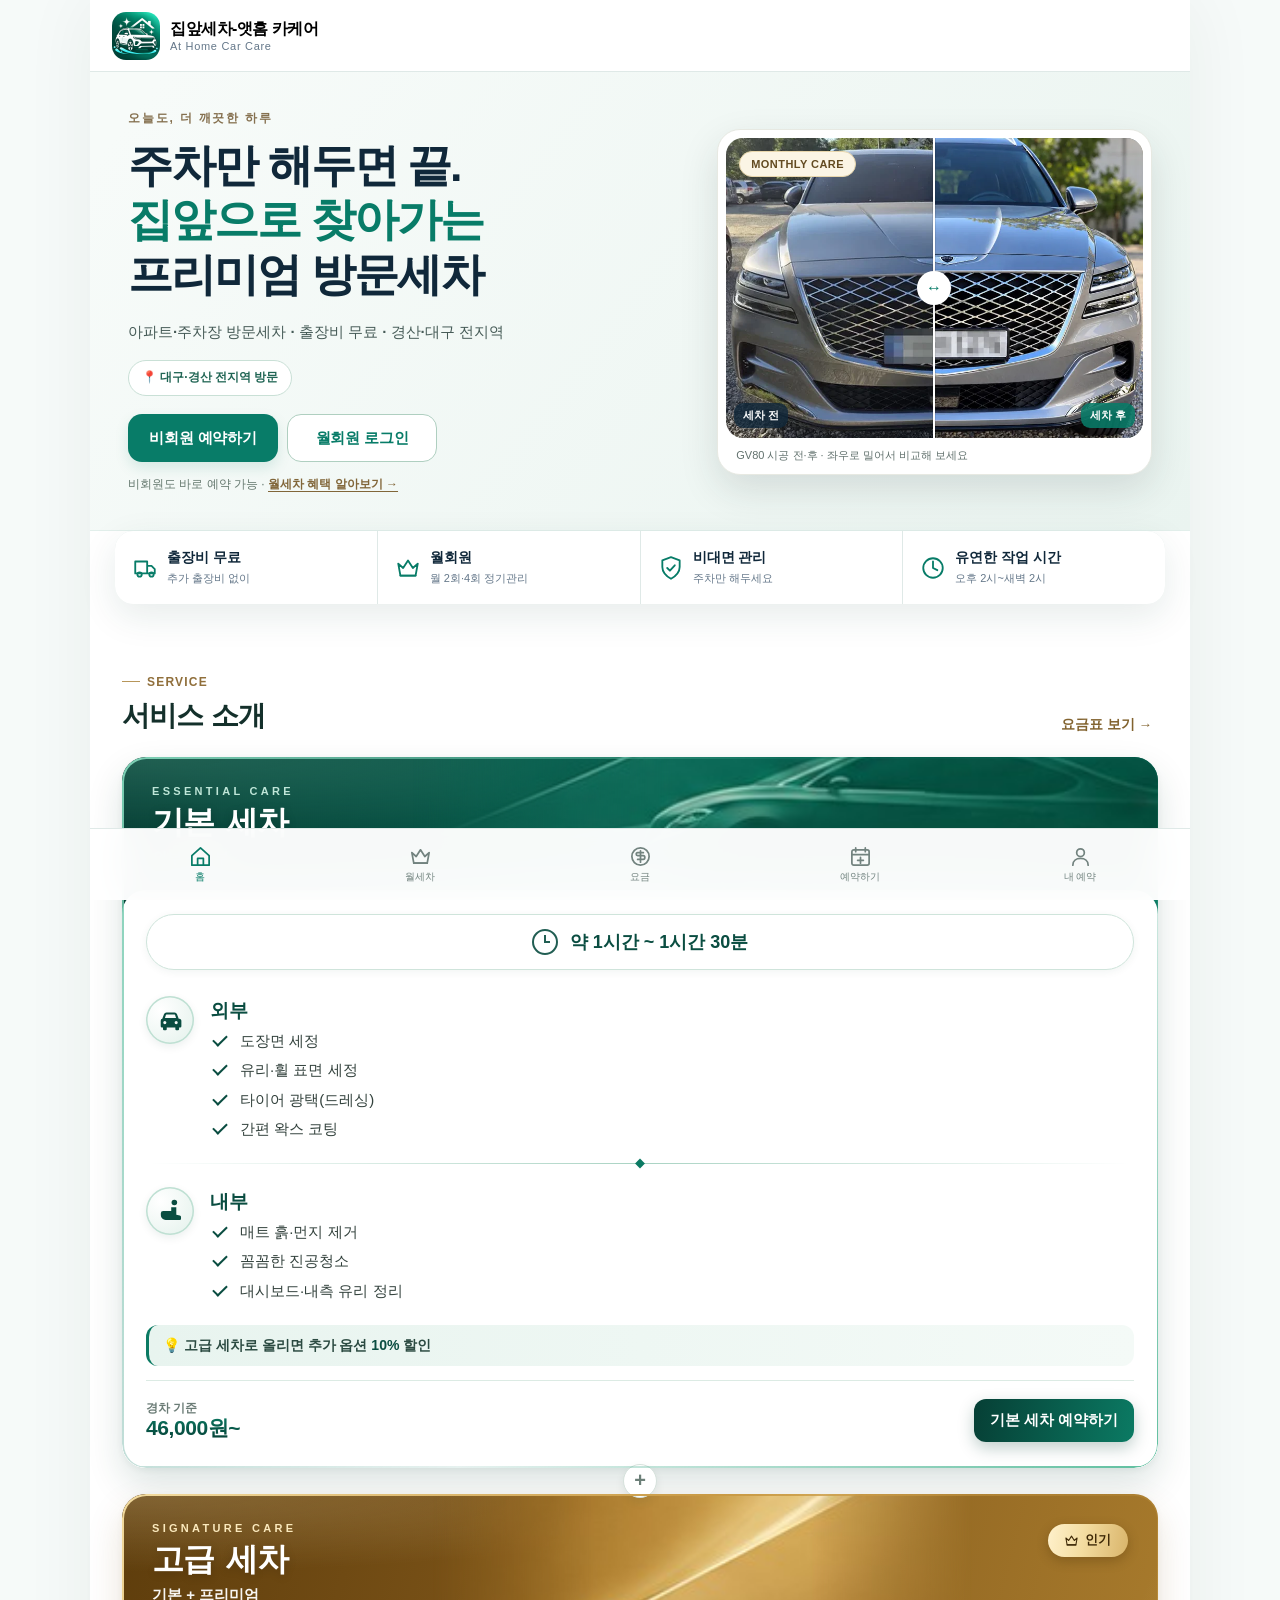
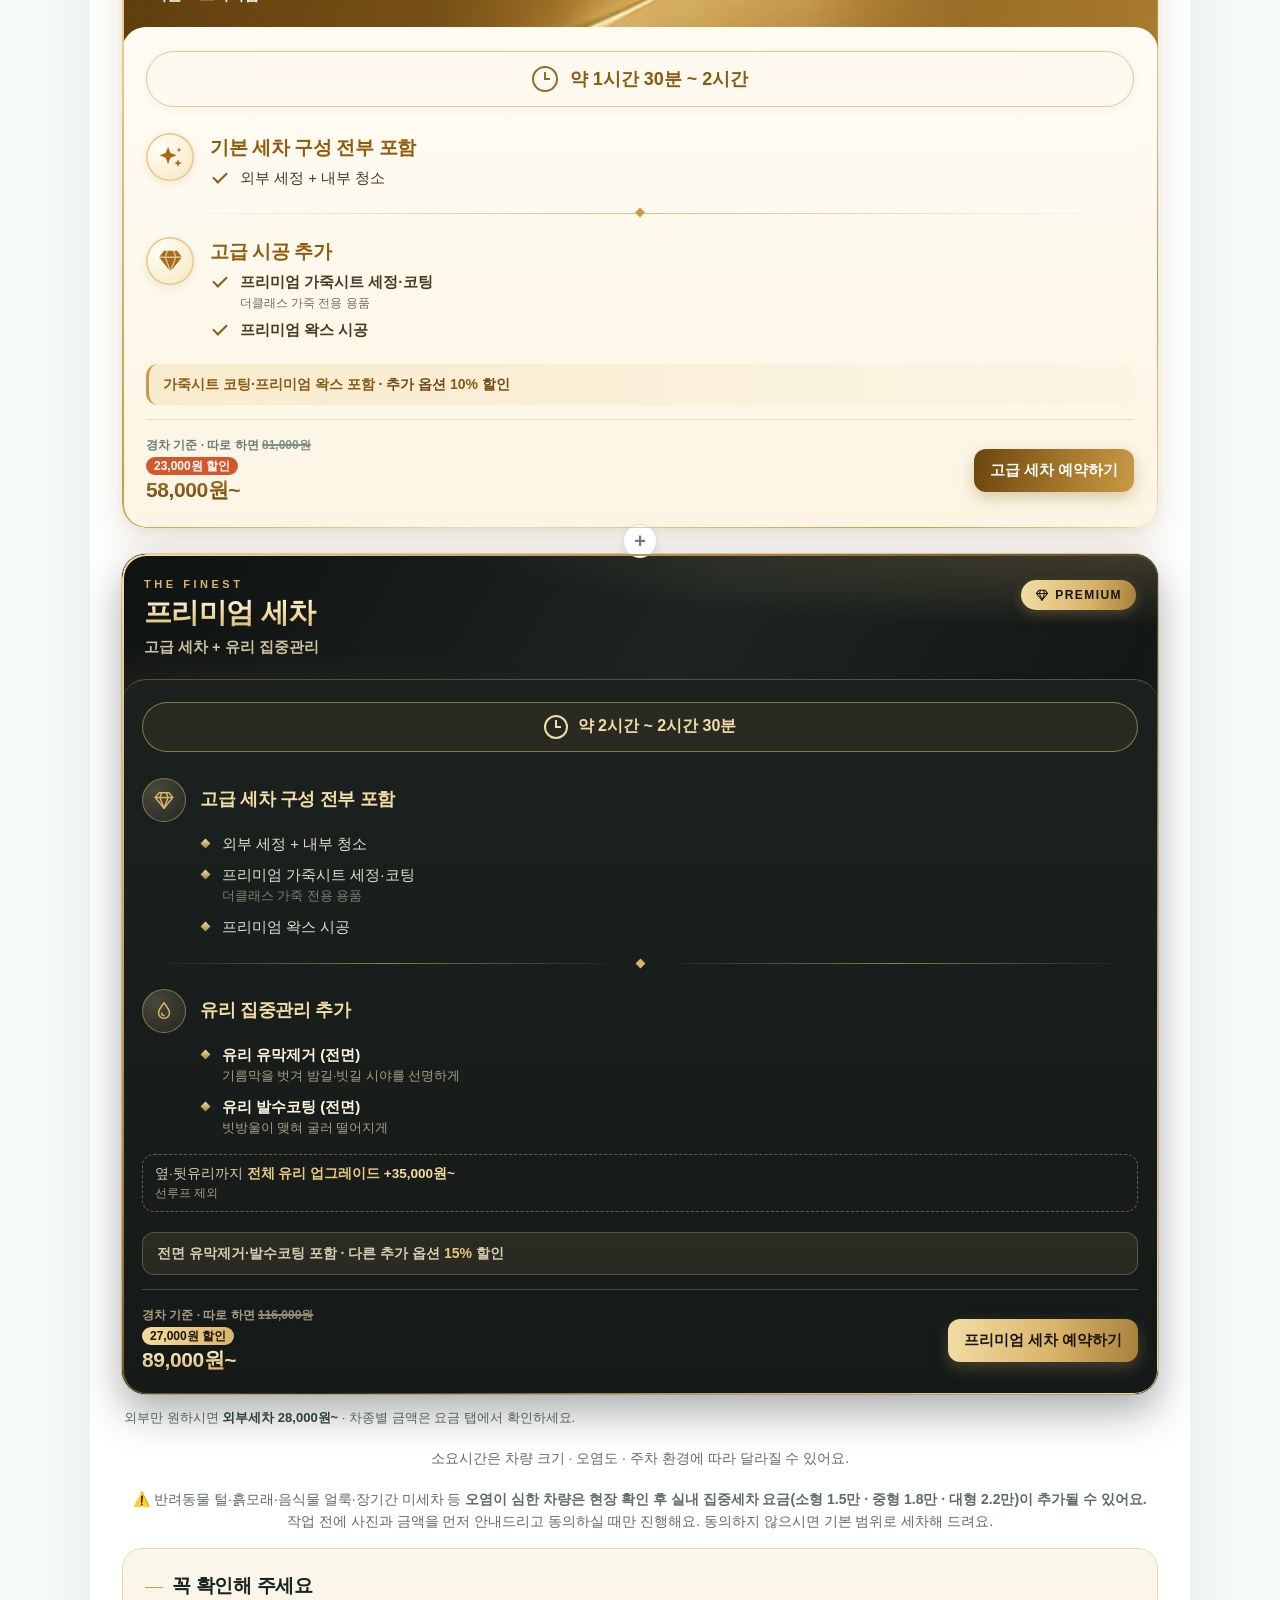
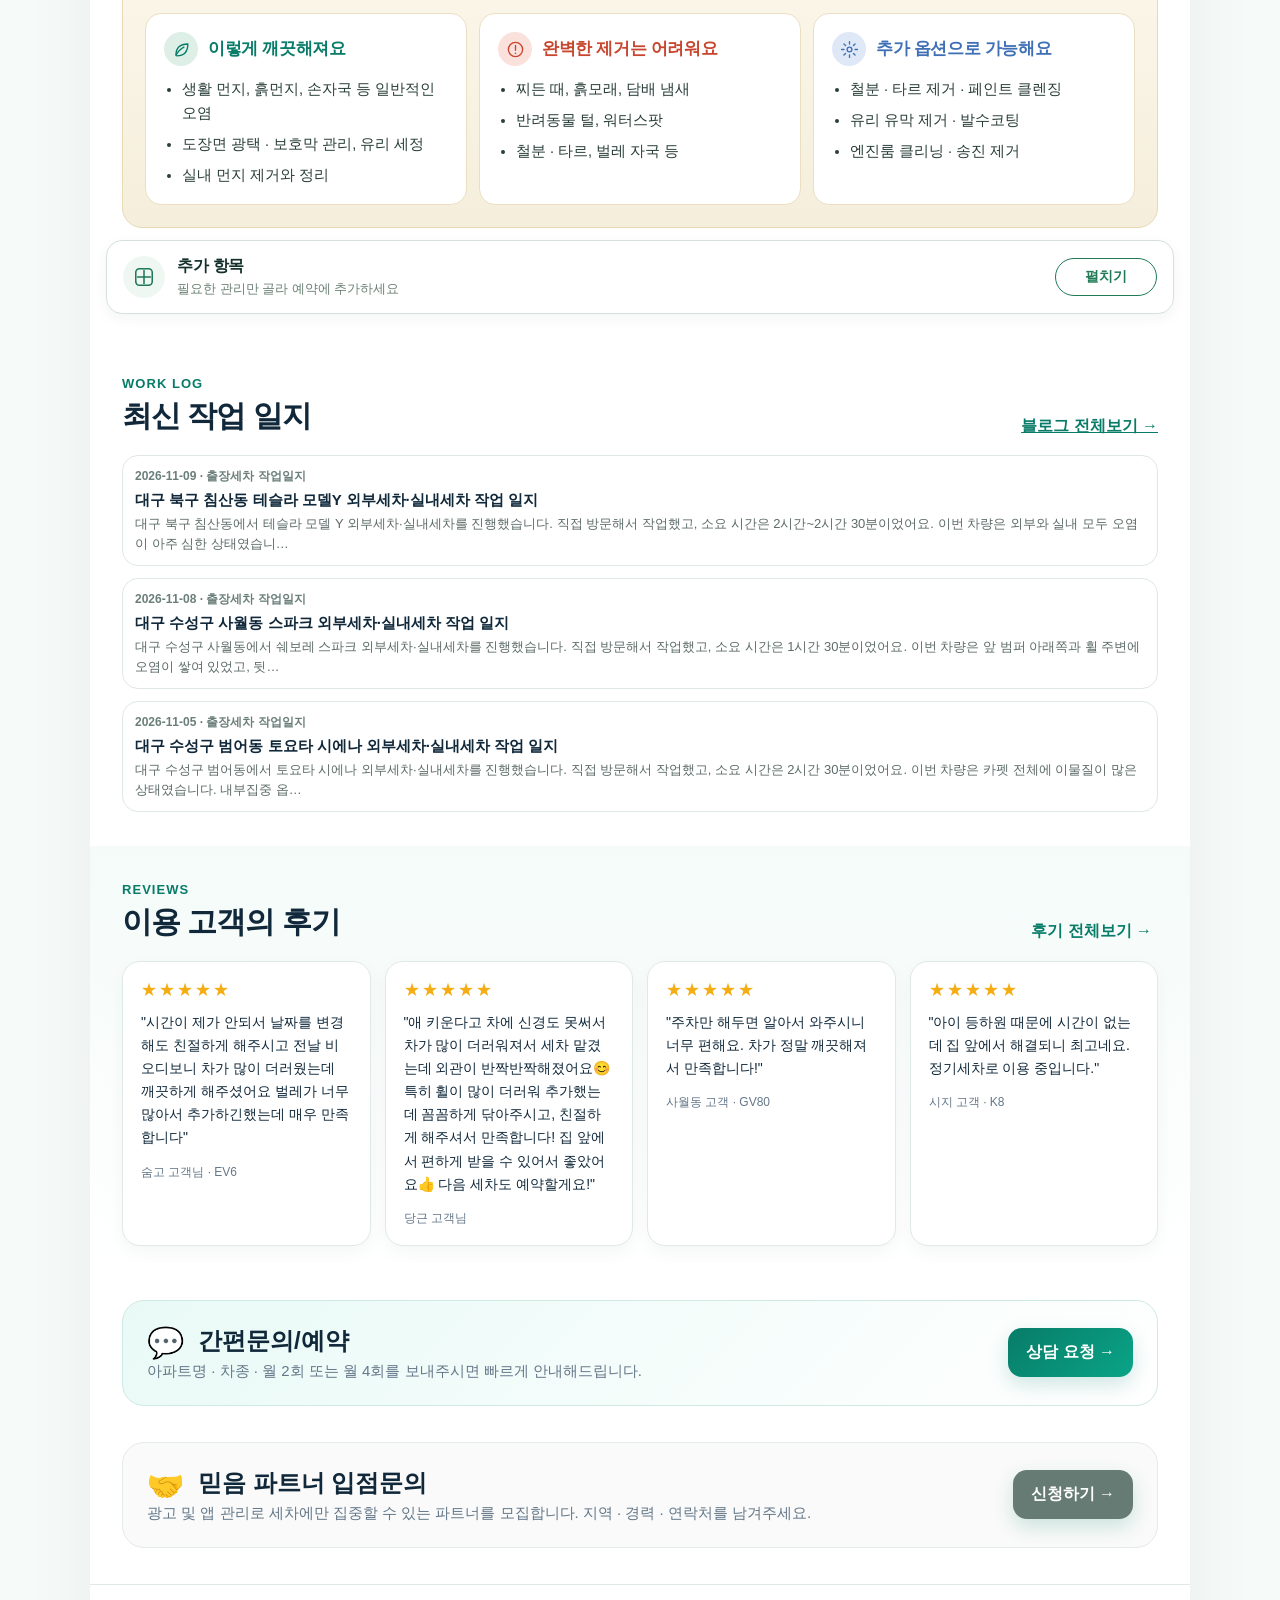
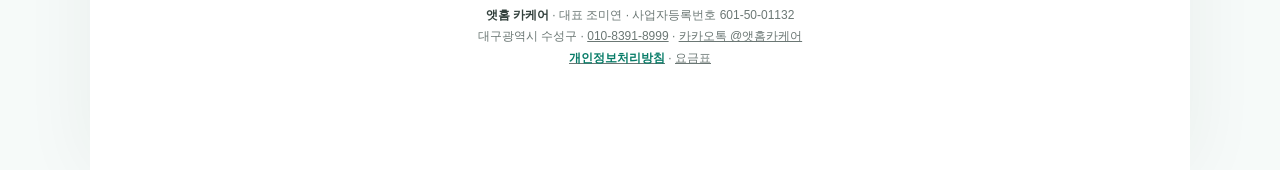
==== commit 8f62ef10: "가죽시트 세정·코팅에 사용 용품(더클래스) 표기 Co-Authored-By: Claude Opus 5.5 <noreply@anthropic.com> Claude-Session: h" ====
--- a/index.html
+++ b/index.html
@@ -25,7 +25,7 @@
   <link rel="icon" href="icons/icon-192.png?v=20261001-icon7" />
   <link rel="apple-touch-icon" href="icons/icon-192.png?v=20261001-icon7" />
   <link rel="stylesheet" href="core.css?v=20261022-stairs2" />
-  <link rel="stylesheet" href="features.css?v=20261109-interior" />
+  <link rel="stylesheet" href="features.css?v=20261109-theclass" />
   <title>대구·경산 출장세차·월세차 | 집앞세차 앳홈카케어</title>
   <script type="application/ld+json">
   {"@context":"https://schema.org","@type":"AutoWash","name":"집앞세차 앳홈카케어","alternateName":["앳홈카케어","At Home Car Care"],
@@ -133,7 +133,7 @@
                 <div class="pkg-sec"><h4><span class="pk-ic"><svg class="ui-line-icon" viewBox="0 0 24 24" aria-hidden="true"><path d="m10 3 2 5.2 5.2 2-5.2 2-2 5.2-2-5.2-5.2-2 5.2-2zM18.2 13.5l.9 2.2 2.2.9-2.2.9-.9 2.2-.9-2.2-2.2-.9 2.2-.9zM19 3.6l.6 1.5 1.5.6-1.5.6L19 7.8l-.6-1.5-1.5-.6 1.5-.6z"/></svg></span>기본 세차 구성 전부 포함</h4>
                 <ul><li>외부 세정 + 내부 청소</li></ul></div>
                 <div class="pkg-sec"><h4><span class="pk-ic"><svg class="ui-line-icon" viewBox="0 0 24 24" aria-hidden="true"><path d="M6.6 4h10.8l4.1 5.3L12 21 2.5 9.3z"/><path fill="none" stroke="#fff" stroke-opacity=".6" stroke-width="1.1" stroke-linejoin="round" d="M2.5 9.3h19M9.4 4 7.6 9.3 12 21l4.4-11.7L14.6 4"/></svg></span>고급 시공 추가</h4>
-                <ul class="pkg-strong"><li>프리미엄 가죽시트 코팅</li><li>프리미엄 왁스 시공</li></ul></div>
+                <ul class="pkg-strong"><li>프리미엄 가죽시트 세정·코팅<small class="brand-note">더클래스 가죽 전용 용품</small></li><li>프리미엄 왁스 시공</li></ul></div>
                 <p class="pkg-perk"><b>가죽시트 코팅·프리미엄 왁스 포함</b> · 추가 옵션 <b data-p="rate:고급 세차">10%</b> 할인</p>
                 <div class="pkg-foot"><span class="pkg-price"><small>경차 기준 · 따로 하면 <s data-p="plusreg:경차" data-pf="won">81,000원</s></small><em class="pkg-save"><span data-p="plussave:경차" data-pf="won">23,000원</span> 할인</em><b data-p="경차|고급 세차" data-pf="won~">58,000원~</b></span><button type="button" class="pkg-book" data-go="booking" data-pick-service="고급 세차">고급 세차 예약하기</button></div>
               </div>
@@ -146,7 +146,7 @@
               <div class="pkg-body">
                 <div class="lx-time"><span>약 2시간 ~ 2시간 30분</span></div>
                 <div class="lx-sec"><h4><span class="lx-ic"><svg class="ui-line-icon" viewBox="0 0 24 24" aria-hidden="true"><path d="M6.6 4h10.8l4.1 5.3L12 21 2.5 9.3z"/><path d="M2.5 9.3h19M9.4 4 7.6 9.3 12 21l4.4-11.7L14.6 4"/></svg></span>고급 세차 구성 전부 포함</h4>
-                <ul><li>외부 세정 + 내부 청소</li><li>프리미엄 가죽시트 코팅</li><li>프리미엄 왁스 시공</li></ul></div>
+                <ul><li>외부 세정 + 내부 청소</li><li>프리미엄 가죽시트 세정·코팅<small class="brand-note">더클래스 가죽 전용 용품</small></li><li>프리미엄 왁스 시공</li></ul></div>
                 <div class="lx-rule" aria-hidden="true"><i></i></div>
                 <div class="lx-sec"><h4><span class="lx-ic"><svg class="ui-line-icon" viewBox="0 0 24 24" aria-hidden="true"><path d="M12 3c3.5 4.6 6 8 6 11a6 6 0 0 1-12 0c0-3 2.5-6.4 6-11z"/><path d="M9.5 14.5a2.5 2.5 0 0 0 2.5 2.5"/></svg></span>유리 집중관리 추가</h4>
                 <ul class="lx-strong"><li>유리 유막제거 (전면)<small>기름막을 벗겨 밤길·빗길 시야를 선명하게</small></li><li>유리 발수코팅 (전면)<small>빗방울이 맺혀 굴러 떨어지게</small></li></ul>
@@ -582,8 +582,8 @@
         <!-- ▲▲▲ 차종별 요금 아코디언 끝 ▲▲▲ -->
 
         <div class="two-col">
-          <article class="panel interior-only-card"><h2>🧽 실내만 원하세요? <small>실내 단독 세차</small></h2><p class="opt-size-note">고급 세차 수준으로 실내를 관리해요. 매트 털기·구석구석 진공·대시보드·도어트림·내측 유리에 <b>프리미엄 가죽시트 코팅</b>까지 포함이에요. 출장비는 없어요.</p><div class="option-list"><div><span>소형<small class="opt-size2">경차 · 소형 세단</small></span><b data-p="경차|실내 단독 세차" data-pf="won">35,000원</b></div><div><span>중형<small class="opt-size2">중형·대형 세단 · 소형·중형 SUV</small></span><b data-p="중형 세단|실내 단독 세차" data-pf="won">40,000원</b></div><div><span>대형<small class="opt-size2">대형 SUV · 프리미엄 SUV · 미니밴</small></span><b data-p="대형 SUV|실내 단독 세차" data-pf="won">50,000원</b></div><div><span>승합 9~12인승<small class="opt-size2">시트·레일이 많은 승합</small></span><b data-p="승합 9~12인승|실내 단독 세차" data-pf="won">70,000원</b></div></div><p class="opt-size-note">외부까지 원하시면 고급 세차가 더 이득이에요. 오염이 심한 차량은 현장 확인 후 실내 집중세차 요금이 추가될 수 있어요 (사전 동의).</p></article>
-          <article class="panel"><h2>추가 옵션</h2><p class="opt-size-note">차량 크기에 따라 금액이 달라집니다. 소형: 경차·소형 세단 · 중형: 중형·대형 세단, 소형·중형 SUV · 대형: 대형 SUV, 프리미엄 SUV, 미니밴, 승합. 실내 옵션은 외부세차에 추가할 때 기준이며, 실내까지 원하시면 외부+내부 세차가 더 저렴합니다. <b class="opt-tier-note">고급 세차·월세차는 <span data-p="rate:고급 세차">10%</span>, 프리미엄 세차는 <span data-p="rate:프리미엄 세차">15%</span> 할인된 금액으로 추가돼요 (송진 제거 제외).</b></p><div class="option-list"><div><span>휠 철분·집중세정<small class="opt-size" data-p="opt:휠 철분·집중세정" data-pf="sizes">소형 1만 · 중형 1.2만 · 대형 1.5만</small></span><b data-p="opt:휠 철분·집중세정" data-pf="+won~">+10,000원~</b></div><div><span>고급 왁스코팅<small class="opt-size" data-p="opt:고급 왁스코팅" data-pf="sizes">소형 2만 · 중형 2.5만 · 대형 3만</small></span><b data-p="opt:고급 왁스코팅" data-pf="+won~">+20,000원~</b></div><div><span>페인트 클렌징<small class="opt-size" data-p="opt:페인트 클렌징" data-pf="sizes">소형 3만 · 중형 4만 · 대형 5만</small><small class="opt-size2">DA 광택기로 묵은 왁스·산화막·때를 벗겨 도장 본래 광을 살려요 · 고급 왁스코팅과 함께 추천</small></span><b data-p="opt:페인트 클렌징" data-pf="+won~">+30,000원~</b></div><div><span>가죽시트 코팅<small class="opt-size" data-p="opt:가죽시트 코팅" data-pf="sizes">소형 1.5만 · 중형 1.8만 · 대형 2.2만</small><small class="opt-size2">고급·프리미엄 세차에 포함</small></span><b data-p="opt:가죽시트 코팅" data-pf="+won~">+15,000원~</b></div><div><span>실내 집중세차<small class="opt-size" data-p="opt:실내 집중세차" data-pf="sizes">소형 1.5만 · 중형 1.8만 · 대형 2.2만</small><small class="opt-size2">실내 오염이 심한 차량, 아이가 자주 타는 차량에 추천해요</small></span><b data-p="opt:실내 집중세차" data-pf="+won~">+15,000원~</b></div><div><span>트렁크 청소<small class="opt-size" data-p="opt:트렁크 청소" data-pf="sizes">소형 1만 · 중형 1만 · 대형 1.5만</small></span><b data-p="opt:트렁크 청소" data-pf="+won~">+10,000원~</b></div><div><span>벌레·타르·스티커 제거<small class="opt-size" data-p="opt:벌레·타르·스티커 제거" data-pf="sizes">소형 1만 · 중형 1.2만 · 대형 1.5만</small></span><b data-p="opt:벌레·타르·스티커 제거" data-pf="+won~">+10,000원~</b></div><div><span>유리 유막제거 (전면)<small class="opt-size" data-p="opt:유리 유막제거" data-pf="sizes">소형 1.5만 · 중형 1.8만 · 대형 2.2만</small></span><b data-p="opt:유리 유막제거" data-pf="+won~">+15,000원~</b></div><div><span>발수코팅 (전면)<small class="opt-size" data-p="opt:발수코팅" data-pf="sizes">소형 2만 · 중형 2.5만 · 대형 3만</small></span><b data-p="opt:발수코팅" data-pf="+won~">+20,000원~</b></div><div><span>유리 유막제거 (전체)<small class="opt-size" data-p="opt:유리 유막제거 (전체)" data-pf="sizes">소형 3.5만 · 중형 4.5만 · 대형 5.5만</small><small class="opt-size2">앞·옆·뒷유리 · 선루프 제외</small></span><b data-p="opt:유리 유막제거 (전체)" data-pf="+won~">+35,000원~</b></div><div><span>발수코팅 (전체)<small class="opt-size" data-p="opt:발수코팅 (전체)" data-pf="sizes">소형 4.5만 · 중형 5.5만 · 대형 6.5만</small><small class="opt-size2">유막제거(전체)와 함께하면 묶음가 (추가 할인 없음) <span data-p="glassbundle:" data-pf="sizes">소형 7만 · 중형 8.5만 · 대형 10만</span></small></span><b data-p="opt:발수코팅 (전체)" data-pf="+won~">+45,000원~</b></div><div><span>프리미엄 전체 유리 업그레이드<small class="opt-size" data-p="opt:프리미엄 전체 유리 업그레이드" data-pf="sizes">소형 3.5만 · 중형 4.2만 · 대형 4.8만</small><small class="opt-size2">프리미엄 세차 전용 · 전면 → 전체 유리</small></span><b data-p="opt:프리미엄 전체 유리 업그레이드" data-pf="+won~">+35,000원~</b></div><div><span>엔진룸 클리닝<small class="opt-size" data-p="opt:엔진룸 클리닝" data-pf="sizes">소형 2만 · 중형 2.5만 · 대형 3만</small><small class="opt-size2">전기차·수소차 제외</small></span><b data-p="opt:엔진룸 클리닝" data-pf="+won~">+20,000원~</b></div><div><span>송진 제거<small class="opt-size" data-p="resin:" data-pf="levels">가벼움 1만 · 보통 2만 · 심함 별도</small><small class="opt-size2">현장 확인 후 추가될 수 있어요</small></span><b data-p="opt:송진 제거" data-pf="+won~">+10,000원~</b></div></div>
+          <article class="panel interior-only-card"><h2>🧽 실내만 원하세요? <small>실내 단독 세차</small></h2><p class="opt-size-note">고급 세차 수준으로 실내를 관리해요. 매트 털기·구석구석 진공·대시보드·도어트림·내측 유리에 <b>가죽시트 세정·코팅</b>까지 포함이에요. 출장비는 없어요.</p><p class="brand-line">🧴 <b>가죽 전용 프리미엄 용품(더클래스) 사용</b> — 시트 오염을 부드럽게 세정한 뒤 보호 코팅까지 해 드려요. 밝은 시트도 안심하세요.</p><div class="option-list"><div><span>소형<small class="opt-size2">경차 · 소형 세단</small></span><b data-p="경차|실내 단독 세차" data-pf="won">35,000원</b></div><div><span>중형<small class="opt-size2">중형·대형 세단 · 소형·중형 SUV</small></span><b data-p="중형 세단|실내 단독 세차" data-pf="won">40,000원</b></div><div><span>대형<small class="opt-size2">대형 SUV · 프리미엄 SUV · 미니밴</small></span><b data-p="대형 SUV|실내 단독 세차" data-pf="won">50,000원</b></div><div><span>승합 9~12인승<small class="opt-size2">시트·레일이 많은 승합</small></span><b data-p="승합 9~12인승|실내 단독 세차" data-pf="won">70,000원</b></div></div><p class="opt-size-note">외부까지 원하시면 고급 세차가 더 이득이에요. 오염이 심한 차량은 현장 확인 후 실내 집중세차 요금이 추가될 수 있어요 (사전 동의).</p></article>
+          <article class="panel"><h2>추가 옵션</h2><p class="opt-size-note">차량 크기에 따라 금액이 달라집니다. 소형: 경차·소형 세단 · 중형: 중형·대형 세단, 소형·중형 SUV · 대형: 대형 SUV, 프리미엄 SUV, 미니밴, 승합. 실내 옵션은 외부세차에 추가할 때 기준이며, 실내까지 원하시면 외부+내부 세차가 더 저렴합니다. <b class="opt-tier-note">고급 세차·월세차는 <span data-p="rate:고급 세차">10%</span>, 프리미엄 세차는 <span data-p="rate:프리미엄 세차">15%</span> 할인된 금액으로 추가돼요 (송진 제거 제외).</b></p><div class="option-list"><div><span>휠 철분·집중세정<small class="opt-size" data-p="opt:휠 철분·집중세정" data-pf="sizes">소형 1만 · 중형 1.2만 · 대형 1.5만</small></span><b data-p="opt:휠 철분·집중세정" data-pf="+won~">+10,000원~</b></div><div><span>고급 왁스코팅<small class="opt-size" data-p="opt:고급 왁스코팅" data-pf="sizes">소형 2만 · 중형 2.5만 · 대형 3만</small></span><b data-p="opt:고급 왁스코팅" data-pf="+won~">+20,000원~</b></div><div><span>페인트 클렌징<small class="opt-size" data-p="opt:페인트 클렌징" data-pf="sizes">소형 3만 · 중형 4만 · 대형 5만</small><small class="opt-size2">DA 광택기로 묵은 왁스·산화막·때를 벗겨 도장 본래 광을 살려요 · 고급 왁스코팅과 함께 추천</small></span><b data-p="opt:페인트 클렌징" data-pf="+won~">+30,000원~</b></div><div><span>가죽시트 코팅<small class="opt-size" data-p="opt:가죽시트 코팅" data-pf="sizes">소형 1.5만 · 중형 1.8만 · 대형 2.2만</small><small class="opt-size2">더클래스 가죽 전용 용품으로 세정 후 코팅 · 고급·프리미엄·실내 단독 세차에 포함</small></span><b data-p="opt:가죽시트 코팅" data-pf="+won~">+15,000원~</b></div><div><span>실내 집중세차<small class="opt-size" data-p="opt:실내 집중세차" data-pf="sizes">소형 1.5만 · 중형 1.8만 · 대형 2.2만</small><small class="opt-size2">실내 오염이 심한 차량, 아이가 자주 타는 차량에 추천해요</small></span><b data-p="opt:실내 집중세차" data-pf="+won~">+15,000원~</b></div><div><span>트렁크 청소<small class="opt-size" data-p="opt:트렁크 청소" data-pf="sizes">소형 1만 · 중형 1만 · 대형 1.5만</small></span><b data-p="opt:트렁크 청소" data-pf="+won~">+10,000원~</b></div><div><span>벌레·타르·스티커 제거<small class="opt-size" data-p="opt:벌레·타르·스티커 제거" data-pf="sizes">소형 1만 · 중형 1.2만 · 대형 1.5만</small></span><b data-p="opt:벌레·타르·스티커 제거" data-pf="+won~">+10,000원~</b></div><div><span>유리 유막제거 (전면)<small class="opt-size" data-p="opt:유리 유막제거" data-pf="sizes">소형 1.5만 · 중형 1.8만 · 대형 2.2만</small></span><b data-p="opt:유리 유막제거" data-pf="+won~">+15,000원~</b></div><div><span>발수코팅 (전면)<small class="opt-size" data-p="opt:발수코팅" data-pf="sizes">소형 2만 · 중형 2.5만 · 대형 3만</small></span><b data-p="opt:발수코팅" data-pf="+won~">+20,000원~</b></div><div><span>유리 유막제거 (전체)<small class="opt-size" data-p="opt:유리 유막제거 (전체)" data-pf="sizes">소형 3.5만 · 중형 4.5만 · 대형 5.5만</small><small class="opt-size2">앞·옆·뒷유리 · 선루프 제외</small></span><b data-p="opt:유리 유막제거 (전체)" data-pf="+won~">+35,000원~</b></div><div><span>발수코팅 (전체)<small class="opt-size" data-p="opt:발수코팅 (전체)" data-pf="sizes">소형 4.5만 · 중형 5.5만 · 대형 6.5만</small><small class="opt-size2">유막제거(전체)와 함께하면 묶음가 (추가 할인 없음) <span data-p="glassbundle:" data-pf="sizes">소형 7만 · 중형 8.5만 · 대형 10만</span></small></span><b data-p="opt:발수코팅 (전체)" data-pf="+won~">+45,000원~</b></div><div><span>프리미엄 전체 유리 업그레이드<small class="opt-size" data-p="opt:프리미엄 전체 유리 업그레이드" data-pf="sizes">소형 3.5만 · 중형 4.2만 · 대형 4.8만</small><small class="opt-size2">프리미엄 세차 전용 · 전면 → 전체 유리</small></span><b data-p="opt:프리미엄 전체 유리 업그레이드" data-pf="+won~">+35,000원~</b></div><div><span>엔진룸 클리닝<small class="opt-size" data-p="opt:엔진룸 클리닝" data-pf="sizes">소형 2만 · 중형 2.5만 · 대형 3만</small><small class="opt-size2">전기차·수소차 제외</small></span><b data-p="opt:엔진룸 클리닝" data-pf="+won~">+20,000원~</b></div><div><span>송진 제거<small class="opt-size" data-p="resin:" data-pf="levels">가벼움 1만 · 보통 2만 · 심함 별도</small><small class="opt-size2">현장 확인 후 추가될 수 있어요</small></span><b data-p="opt:송진 제거" data-pf="+won~">+10,000원~</b></div></div>
             <div class="opt-detail">
               <h3>🌲 송진 제거 단계</h3>
               <table class="opt-step"><tr><th>가벼움</th><td>몇 군데, 손톱만 한 크기, 아직 말랑함</td><td data-p="resin:가벼움" data-pf="won">10,000원</td></tr>
@@ -1015,7 +1015,7 @@
   </div>
   <div id="toast" class="toast"></div>
   <script src="prices.js?v=20261109-interior"></script>
-  <script src="app.js?v=20261109-interior"></script>
+  <script src="app.js?v=20261109-theclass"></script>
   <script src="supabase-integration.js?v=20261109-interior"></script>
   <script src="features.js?v=20261024-biz" defer></script>
 </body>
--- a/features.css
+++ b/features.css
@@ -747,3 +747,6 @@
 
 /* 실내 단독 세차 카드 제목 보조 글씨 */
 .interior-only-card h2 small{display:block;margin-top:2px;font-size:.78em;font-weight:600;color:var(--muted,#667)}
+/* 사용 용품(더클래스) 표기 */
+.brand-note{display:block;margin-top:1px;font-size:.78em;font-weight:500;opacity:.75}
+.interior-only-card .brand-line{margin:8px 0 4px;padding:10px 12px;border-radius:10px;background:rgba(11,122,100,.07);font-size:.9em;line-height:1.5}
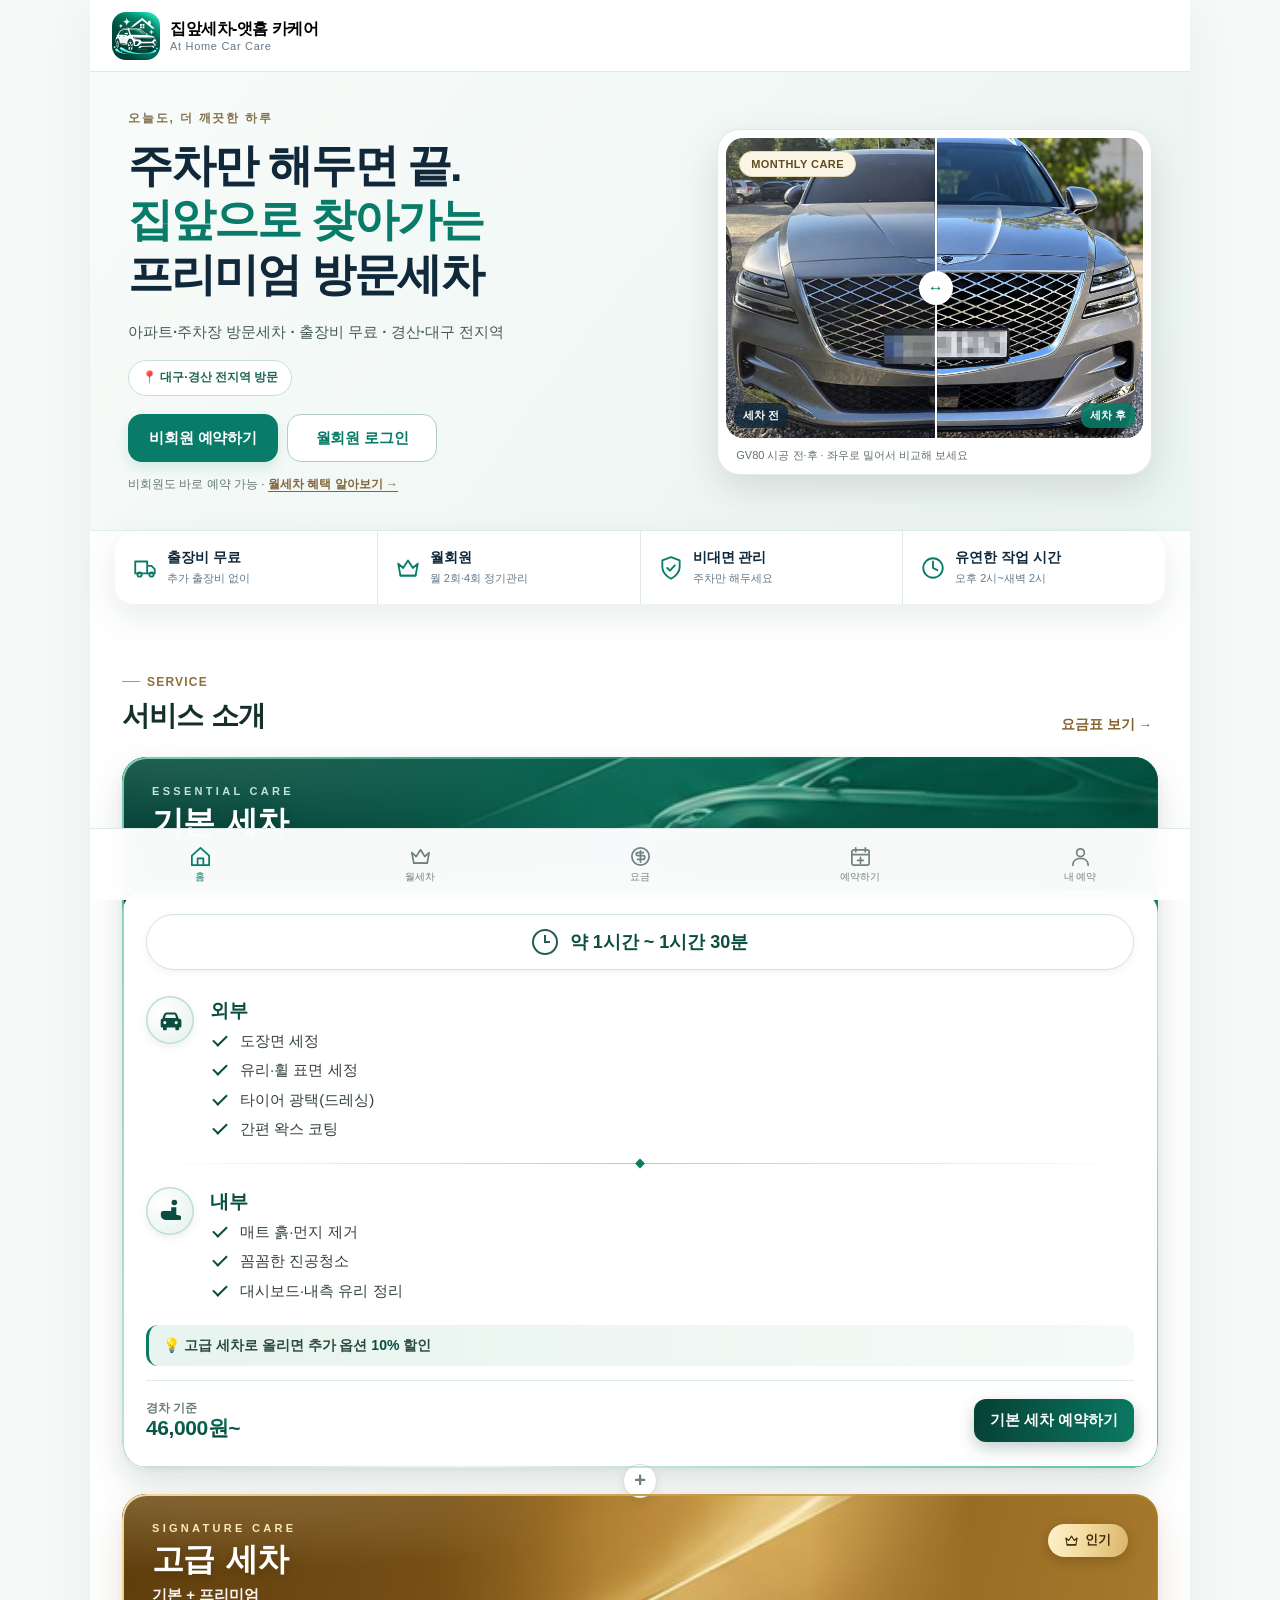
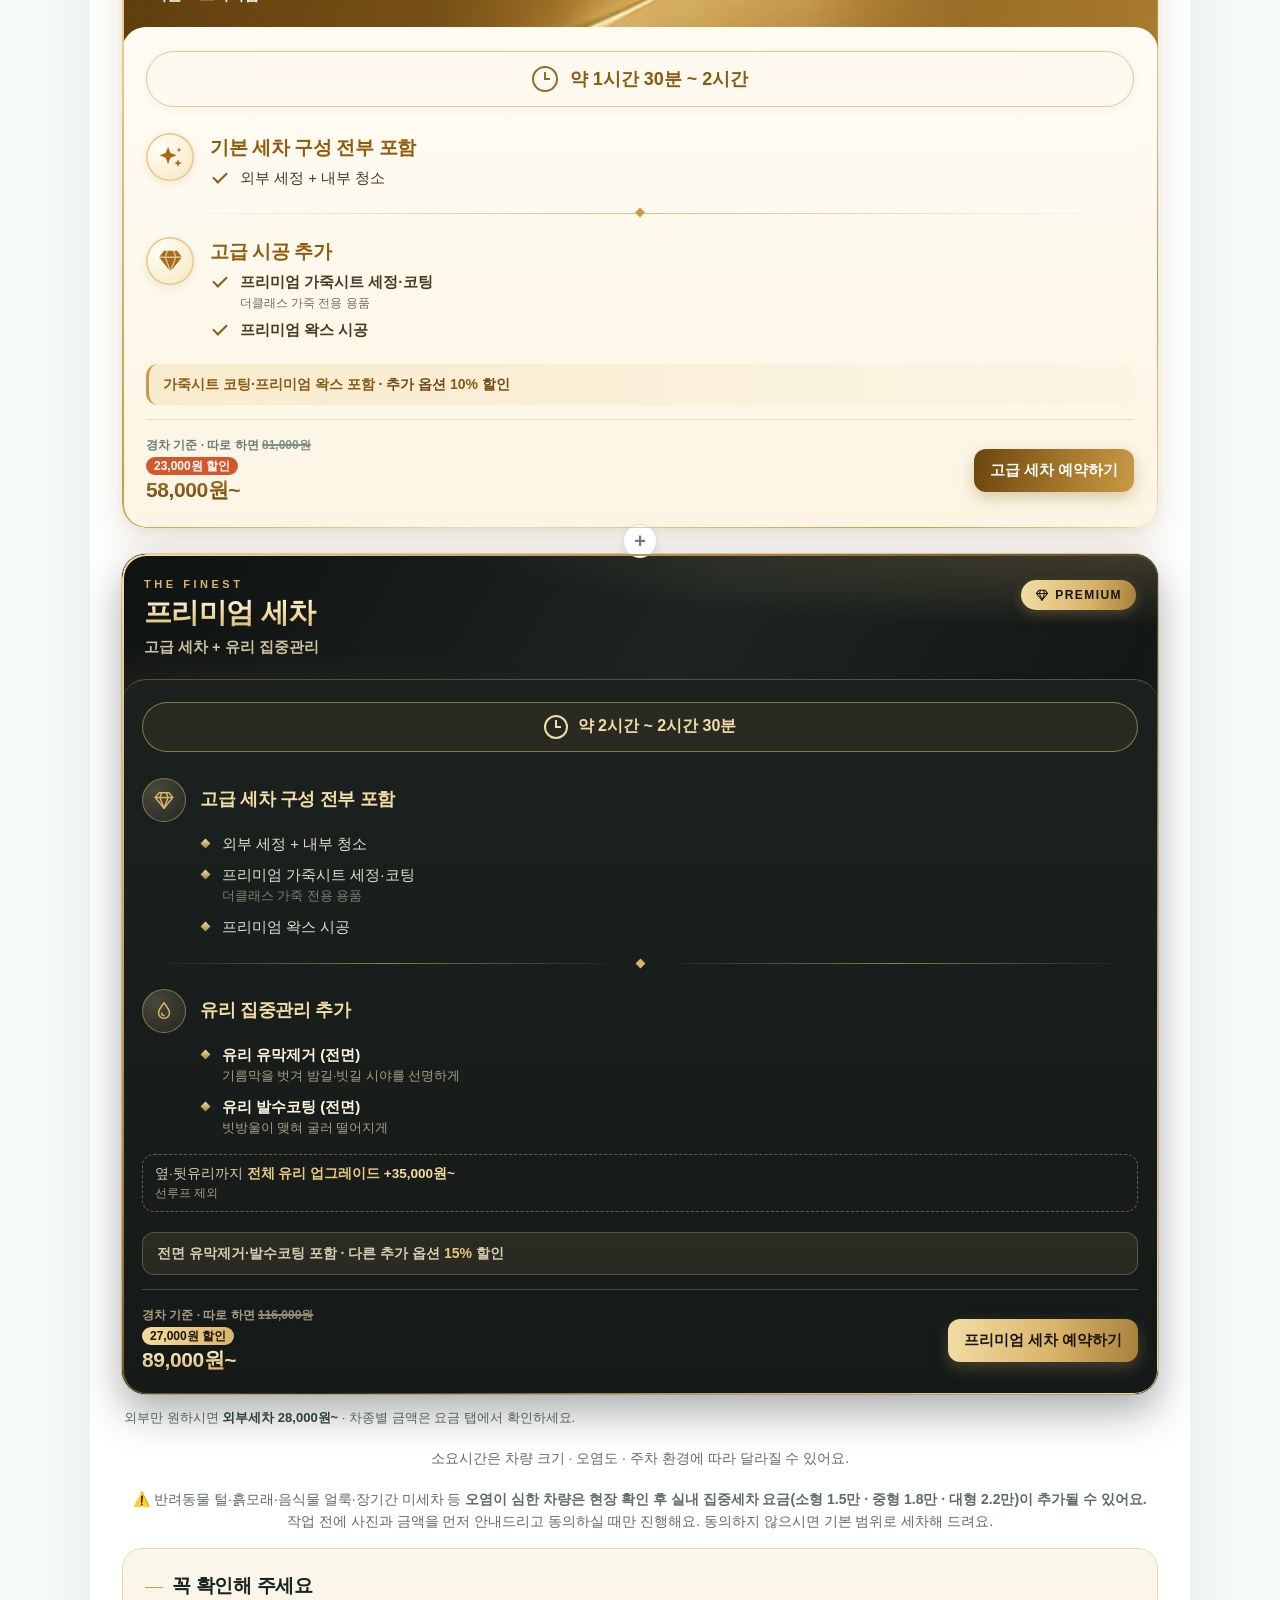
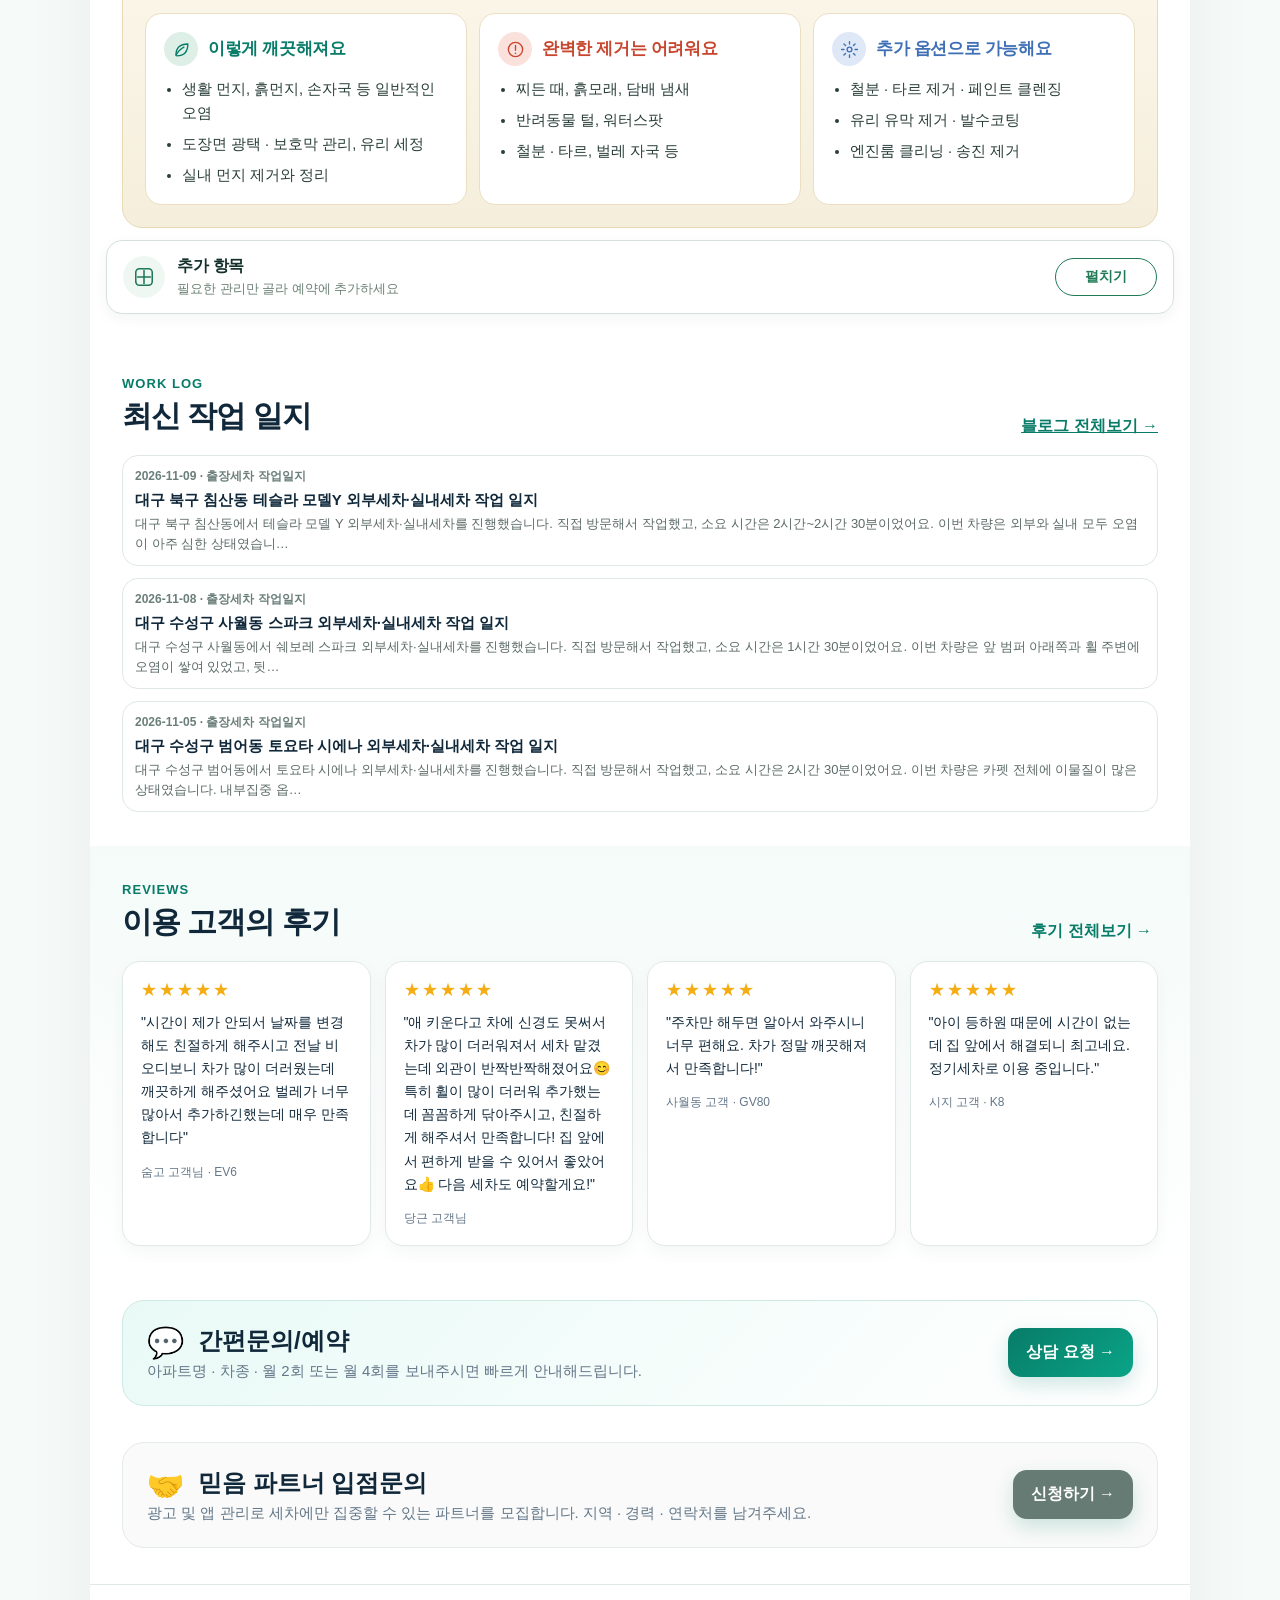
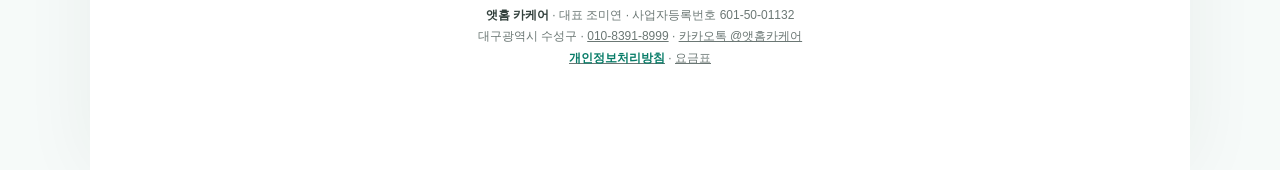
==== commit dfbab239: "요금 화면에 '실내세차, 이렇게까지 합니다' 7단계 공정·요금 비교 추가 Co-Authored-By: Claude Opus 5.5 <noreply@anthropic.com> Cla" ====
--- a/index.html
+++ b/index.html
@@ -25,7 +25,7 @@
   <link rel="icon" href="icons/icon-192.png?v=20261001-icon7" />
   <link rel="apple-touch-icon" href="icons/icon-192.png?v=20261001-icon7" />
   <link rel="stylesheet" href="core.css?v=20261022-stairs2" />
-  <link rel="stylesheet" href="features.css?v=20261109-theclass" />
+  <link rel="stylesheet" href="features.css?v=20261109-i7b" />
   <title>대구·경산 출장세차·월세차 | 집앞세차 앳홈카케어</title>
   <script type="application/ld+json">
   {"@context":"https://schema.org","@type":"AutoWash","name":"집앞세차 앳홈카케어","alternateName":["앳홈카케어","At Home Car Care"],
@@ -580,6 +580,36 @@
         </section>
 
         <!-- ▲▲▲ 차종별 요금 아코디언 끝 ▲▲▲ -->
+
+<section class="panel interior7" id="interior7" aria-labelledby="i7-title">
+          <header class="i7-head"><span class="i7-kicker">INTERIOR</span><h2 id="i7-title">실내세차,<br><em>이렇게까지</em> 합니다</h2><p>“겉만 닦는 실내세차와는 다릅니다.” 오염 제거는 물론 가죽 케어, 디테일 정리, 항균 탈취까지 한 번에. <b>깔끔함이 아니라 완성도가 달라요.</b></p></header>
+          <h3 class="i7-sub">실내세차 7단계 공정</h3>
+          <ol class="i7-steps">
+<li class=""><span class="i7-n">1</span><div><b>전좌석 매트 탈거 후 석션 및 세척</b><p>매트 압축 먼지까지 꺼내서 따로 씻어냅니다.</p></div></li>
+<li class=""><span class="i7-n">2</span><div><b>실내 바닥 석션 및 이물질 제거</b><p>매트 아래 숨어 있던 먼지, 모래, 부스러기까지 흡입해요.</p></div></li>
+<li class="i7-gold"><span class="i7-n">3</span><div><b>실내 가죽 세정 및 코팅</b><p><b class="i7-brand">더클래스 클린 앤 코트</b> — 가죽 전용 제품으로 세정 후 보호막 코팅까지 한 번에.</p><span class="i7-tag">고급·프리미엄·실내 단독 세차 포함 · 기본 세차는 옵션 <span data-p="opt:가죽시트 코팅" data-pf="+won~">+15,000원~</span></span></div></li>
+<li class=""><span class="i7-n">4</span><div><b>내부 이물질 · 지문 · 얼룩 제거</b><p>대시보드, 핸들, 센터콘솔 구석구석 닦아냅니다.</p></div></li>
+<li class=""><span class="i7-n">5</span><div><b>도어트림 보호 및 코팅제 도포</b><p>문짝 안쪽 트림도 빠짐없이 케어합니다.</p></div></li>
+<li class="i7-gold"><span class="i7-n">6</span><div><b>문짝 · 문틀 디테일 케어</b><p>단순한 때 제거를 넘어 문틀 오염까지. <b>여기까지 하는 곳은 거의 없어요.</b></p></div></li>
+<li class="i7-gold"><span class="i7-n">7</span><div><b>항균 탈취 케어</b><p>실내 냄새 원인을 줄이고 쾌적한 실내 환경을 위한 마무리 케어를 진행합니다.</p></div></li>
+          </ol>
+          <div class="i7-banner"><b>외부세차에 <em data-p="indiff:" data-pf="+man">+1.5만원</em>부터<br>실내 7단계까지 한 번에</b><span>따로 맡기는 것보다<br>함께 맡기는 게 더 합리적이에요</span></div>
+          <div class="i7-tbl"><table><colgroup><col class="c1"><col class="c2"><col class="c3"></colgroup><thead><tr><th scope="col">차종</th><th scope="col">외부세차</th><th scope="col" class="i7-hl">외부+내부 <small>추가 금액</small></th></tr></thead><tbody>
+<tr><th scope="row">경차<small>모닝·캐스퍼·스파크</small></th><td data-p="경차|일일 외부세차" data-pf="man">2.8만원</td><td class="i7-hl"><b data-p="경차|외부+내부세차" data-pf="man">4.6만원</b><em data-p="indiff:경차" data-pf="+man">+1.8만원</em></td></tr>
+<tr><th scope="row">소형 세단<small>아반떼·K3·BMW 3</small></th><td data-p="소형 세단|일일 외부세차" data-pf="man">3만원</td><td class="i7-hl"><b data-p="소형 세단|외부+내부세차" data-pf="man">4.7만원</b><em data-p="indiff:소형 세단" data-pf="+man">+1.7만원</em></td></tr>
+<tr><th scope="row">중형 세단<small>쏘나타·K5·스팅어</small></th><td data-p="중형 세단|일일 외부세차" data-pf="man">3.3만원</td><td class="i7-hl"><b data-p="중형 세단|외부+내부세차" data-pf="man">4.8만원</b><em data-p="indiff:중형 세단" data-pf="+man">+1.5만원</em></td></tr>
+<tr><th scope="row">대형 세단<small>그랜저·G80·K8</small></th><td data-p="대형 세단|일일 외부세차" data-pf="man">3.7만원</td><td class="i7-hl"><b data-p="대형 세단|외부+내부세차" data-pf="man">5.2만원</b><em data-p="indiff:대형 세단" data-pf="+man">+1.5만원</em></td></tr>
+<tr><th scope="row">소형 SUV<small>코나·셀토스·레이</small></th><td data-p="소형 SUV|일일 외부세차" data-pf="man">3.3만원</td><td class="i7-hl"><b data-p="소형 SUV|외부+내부세차" data-pf="man">5.4만원</b><em data-p="indiff:소형 SUV" data-pf="+man">+2.1만원</em></td></tr>
+<tr><th scope="row">중형 SUV<small>투싼·스포티지·EV6</small></th><td data-p="중형 SUV|일일 외부세차" data-pf="man">3.7만원</td><td class="i7-hl"><b data-p="중형 SUV|외부+내부세차" data-pf="man">5.7만원</b><em data-p="indiff:중형 SUV" data-pf="+man">+2만원</em></td></tr>
+<tr><th scope="row">대형 SUV<small>팰리세이드·쏘렌토·싼타페</small></th><td data-p="대형 SUV|일일 외부세차" data-pf="man">3.9만원</td><td class="i7-hl"><b data-p="대형 SUV|외부+내부세차" data-pf="man">6.5만원</b><em data-p="indiff:대형 SUV" data-pf="+man">+2.6만원</em></td></tr>
+<tr><th scope="row">프리미엄 SUV<small>GV80·X5·GLE</small></th><td data-p="프리미엄 SUV|일일 외부세차" data-pf="man">4.5만원</td><td class="i7-hl"><b data-p="프리미엄 SUV|외부+내부세차" data-pf="man">7만원</b><em data-p="indiff:프리미엄 SUV" data-pf="+man">+2.5만원</em></td></tr>
+<tr><th scope="row">미니밴<small>카니발 7인승·알파드</small></th><td data-p="미니밴|일일 외부세차" data-pf="man">4.9만원</td><td class="i7-hl"><b data-p="미니밴|외부+내부세차" data-pf="man">7.5만원</b><em data-p="indiff:미니밴" data-pf="+man">+2.6만원</em></td></tr>
+<tr><th scope="row">승합 9~12인승<small>스타렉스·스타리아·카니발 9인승</small></th><td data-p="승합 9~12인승|일일 외부세차" data-pf="man">5.5만원</td><td class="i7-hl"><b data-p="승합 9~12인승|외부+내부세차" data-pf="man">10만원</b><em data-p="indiff:승합 9~12인승" data-pf="+man">+4.5만원</em></td></tr>
+          </tbody></table></div>
+          <div class="i7-note"><b>안내</b><p>외부+내부 금액은 <b>기본 세차</b> 기준이에요 (3단계 가죽 세정·코팅은 옵션). <b>실내만 원하시면 실내 단독 세차</b>(가죽 세정·코팅 포함) <b data-p="경차|실내 단독 세차" data-pf="man~">3.5만원~</b>으로 진행해요. 오염이 심한 차량은 현장 확인 후 사전 동의를 받고 실내 집중세차 요금이 추가될 수 있어요.</p></div>
+          <ul class="i7-chips"><li><b>대구·경산 전지역</b><small>집 앞으로 출장</small></li><li><b>출장비 없음</b><small>추가 출장비 0원</small></li><li><b>동의 없는 추가금 없음</b><small>작업 전 금액 먼저 안내</small></li></ul>
+          <a class="primary-btn i7-cta" href="#/booking">실내까지 예약하기 →</a>
+        </section>
 
         <div class="two-col">
           <article class="panel interior-only-card"><h2>🧽 실내만 원하세요? <small>실내 단독 세차</small></h2><p class="opt-size-note">고급 세차 수준으로 실내를 관리해요. 매트 털기·구석구석 진공·대시보드·도어트림·내측 유리에 <b>가죽시트 세정·코팅</b>까지 포함이에요. 출장비는 없어요.</p><p class="brand-line">🧴 <b>가죽 전용 프리미엄 용품(더클래스) 사용</b> — 시트 오염을 부드럽게 세정한 뒤 보호 코팅까지 해 드려요. 밝은 시트도 안심하세요.</p><div class="option-list"><div><span>소형<small class="opt-size2">경차 · 소형 세단</small></span><b data-p="경차|실내 단독 세차" data-pf="won">35,000원</b></div><div><span>중형<small class="opt-size2">중형·대형 세단 · 소형·중형 SUV</small></span><b data-p="중형 세단|실내 단독 세차" data-pf="won">40,000원</b></div><div><span>대형<small class="opt-size2">대형 SUV · 프리미엄 SUV · 미니밴</small></span><b data-p="대형 SUV|실내 단독 세차" data-pf="won">50,000원</b></div><div><span>승합 9~12인승<small class="opt-size2">시트·레일이 많은 승합</small></span><b data-p="승합 9~12인승|실내 단독 세차" data-pf="won">70,000원</b></div></div><p class="opt-size-note">외부까지 원하시면 고급 세차가 더 이득이에요. 오염이 심한 차량은 현장 확인 후 실내 집중세차 요금이 추가될 수 있어요 (사전 동의).</p></article>
@@ -1014,7 +1044,7 @@
     </nav>
   </div>
   <div id="toast" class="toast"></div>
-  <script src="prices.js?v=20261109-interior"></script>
+  <script src="prices.js?v=20261109-i7"></script>
   <script src="app.js?v=20261109-theclass"></script>
   <script src="supabase-integration.js?v=20261109-interior"></script>
   <script src="features.js?v=20261024-biz" defer></script>
--- a/features.css
+++ b/features.css
@@ -750,3 +750,48 @@
 /* 사용 용품(더클래스) 표기 */
 .brand-note{display:block;margin-top:1px;font-size:.78em;font-weight:500;opacity:.75}
 .interior-only-card .brand-line{margin:8px 0 4px;padding:10px 12px;border-radius:10px;background:rgba(11,122,100,.07);font-size:.9em;line-height:1.5}
+/* ===== 실내세차 7단계 (요금 화면) ===== */
+.interior7{padding:0!important}
+.i7-head{padding:24px 22px 26px;background:linear-gradient(135deg,#0b6e5c,#0a8a70);color:#fff}
+.i7-kicker,.i7-sub::before{display:inline-block;padding:4px 10px;border-radius:999px;font-size:11px;font-weight:900;letter-spacing:1.5px}
+.i7-kicker{background:rgba(255,255,255,.16)}
+.i7-head h2{margin:10px 0 8px;font-size:30px;line-height:1.2;letter-spacing:-1px;color:#fff}
+.i7-head h2 em{font-style:normal;color:#ffe066}
+.i7-head p{margin:0;font-size:13.5px;line-height:1.6;opacity:.92}
+.i7-head p b{color:#ffe9a0}
+.i7-sub{margin:20px 22px 12px;font-size:19px}
+.i7-steps{list-style:none;margin:0 22px;padding:0;display:grid;gap:9px}
+.i7-steps li{display:flex;gap:12px;align-items:flex-start;padding:13px 14px;border:1px solid var(--line);border-radius:14px;background:#f7fbfa}
+.i7-steps li.i7-gold{background:var(--cream);border-color:#f2e2ad}
+.i7-n{flex:0 0 30px;height:30px;border-radius:50%;display:grid;place-items:center;background:#0b5d4e;color:#fff;font-weight:900;font-size:14px}
+.i7-steps b{font-size:15px}
+.i7-steps p{margin:3px 0 0;color:var(--muted);font-size:12.5px;line-height:1.55}
+.i7-steps p b{font-size:inherit;color:var(--green)}
+.i7-brand{color:var(--green)}
+.i7-tag{display:inline-block;margin-top:6px;padding:3px 8px;border-radius:8px;background:#fff;border:1px solid #f0d98c;color:#8a6510;font-size:11px;font-weight:800}
+.i7-banner{margin:22px 22px 0;padding:16px 18px;border-radius:14px;background:#0b5d4e;color:#fff;display:flex;justify-content:space-between;align-items:center;gap:12px}
+.i7-banner b{font-size:17px;line-height:1.35}.i7-banner em{font-style:normal;color:#ffe066}
+.i7-banner span{font-size:12px;opacity:.88;text-align:right;line-height:1.5}
+.i7-tbl{margin:8px 22px 0;overflow-x:auto}
+.i7-tbl table{width:100%;border-collapse:collapse;font-size:13.5px}
+.i7-tbl th,.i7-tbl td{padding:10px 8px;border-bottom:1px solid var(--line);text-align:right;white-space:nowrap}
+.i7-tbl thead th{font-size:12.5px;color:var(--muted)}
+.i7-tbl th[scope=row],.i7-tbl thead th:first-child{text-align:left}
+.i7-tbl th[scope=row] small{display:block;font-weight:500;font-size:11px;color:var(--muted)}
+.i7-tbl .i7-hl{background:#fff7df}
+.i7-tbl thead .i7-hl small{display:block;font-weight:600;font-size:10.5px}
+.i7-tbl td.i7-hl b{font-size:14.5px}.i7-tbl td.i7-hl em{display:block;font-style:normal;font-size:11px;font-weight:800;color:#c88a00}
+.i7-note{margin:16px 22px 0;padding:14px 16px;border:1.5px solid #f2d27a;border-radius:14px;background:#fffbea;display:flex;gap:12px}
+.i7-note>b{flex:0 0 auto;color:#d79a00;font-size:16px}
+.i7-note p{margin:0;font-size:13px;line-height:1.6}.i7-note p b{color:#b2331f}
+.i7-chips{list-style:none;margin:16px 22px 0;padding:0;display:grid;grid-template-columns:repeat(3,1fr);gap:8px}
+.i7-chips li{padding:10px;border:1px solid var(--line);border-radius:12px;text-align:center}
+.i7-chips b{display:block;font-size:13px;color:var(--green)}.i7-chips small{font-size:11px;color:var(--muted)}
+.i7-cta{display:block;margin:16px 22px 22px;text-align:center;text-decoration:none}
+@media (max-width:480px){.i7-head h2{font-size:26px}.i7-banner{flex-direction:column;align-items:flex-start}.i7-banner span{text-align:left}.i7-tbl th,.i7-tbl td{padding:9px 5px}.i7-chips b{font-size:12px}}
+.i7-tbl{overflow-x:visible}
+.i7-tbl table{table-layout:fixed}
+.i7-tbl col.c1{width:46%}.i7-tbl col.c2{width:24%}.i7-tbl col.c3{width:30%}
+.i7-tbl th[scope=row]{white-space:normal;word-break:keep-all}
+.i7-chips li{word-break:keep-all}
+@media (max-width:480px){.i7-tbl table{font-size:12.5px}.i7-tbl td.i7-hl b{font-size:13.5px}.i7-chips{gap:6px}.i7-chips li{padding:9px 6px}.i7-chips small{font-size:10.5px}}
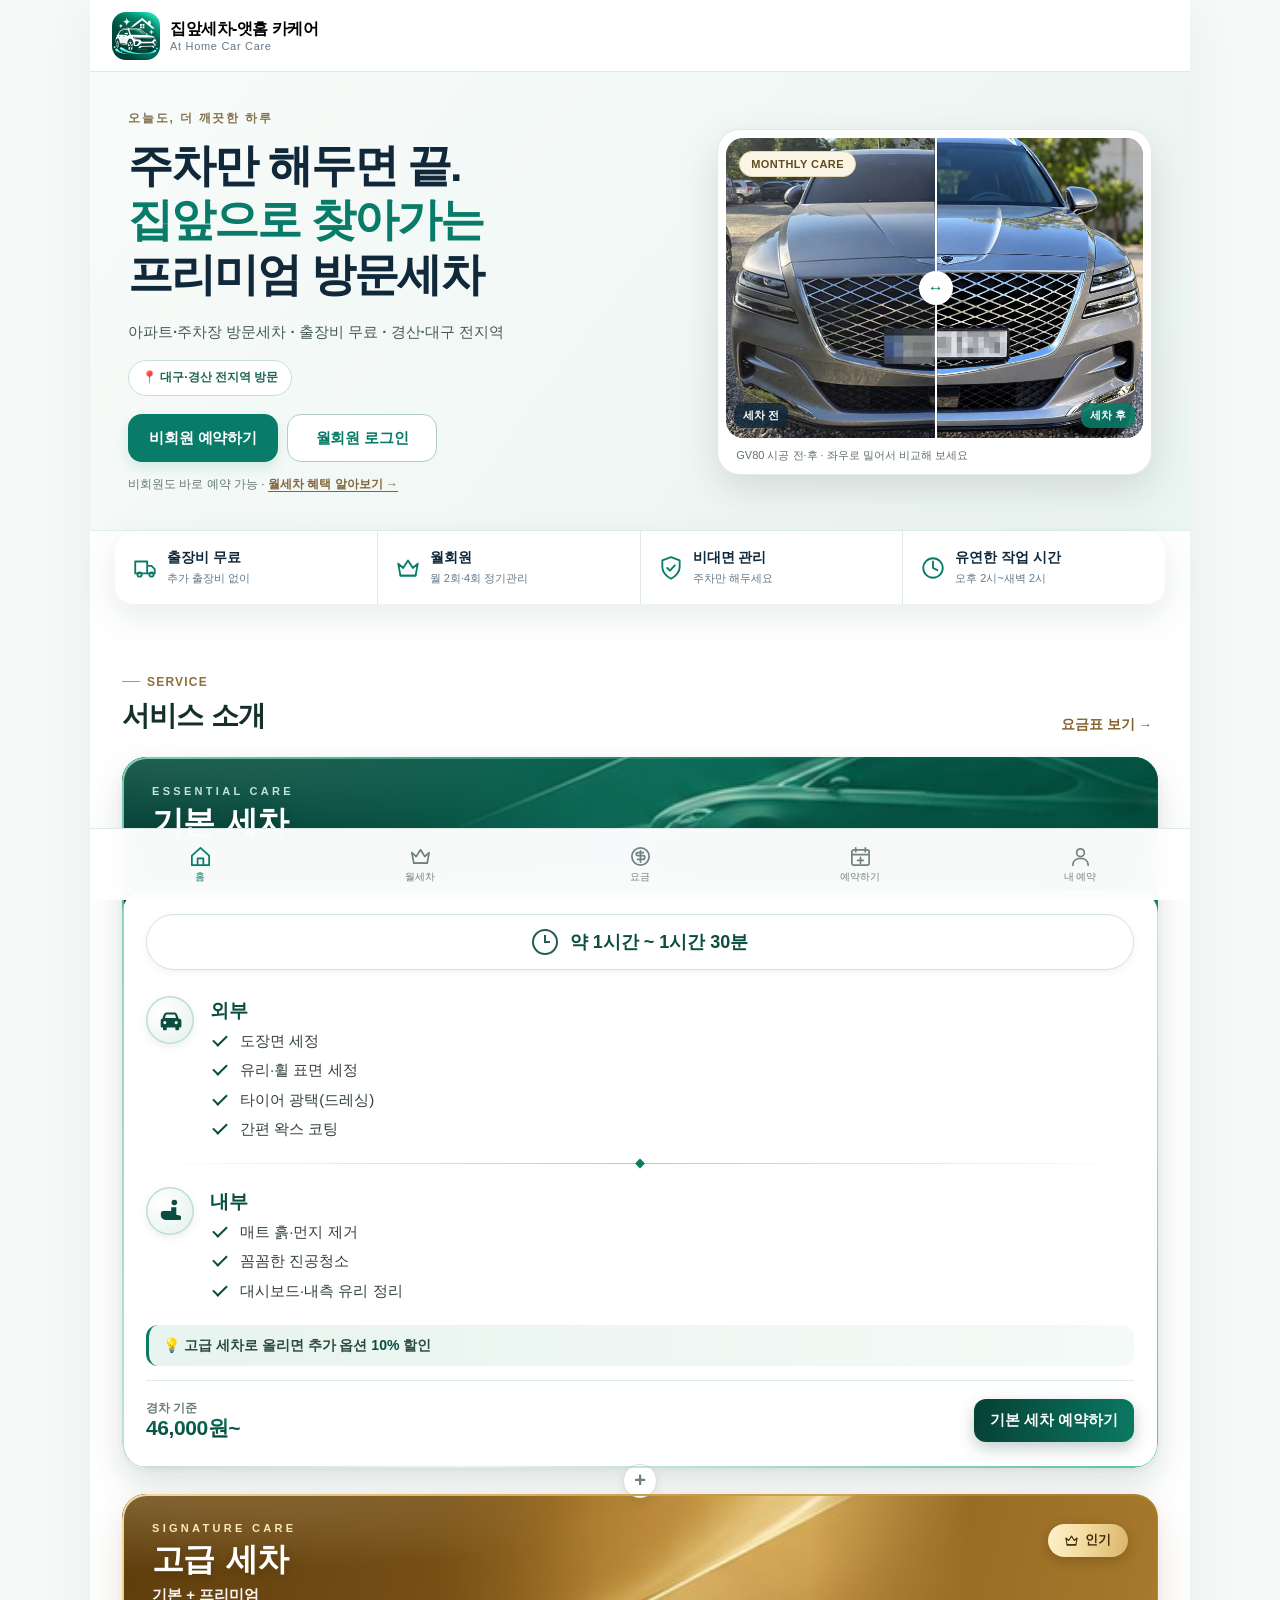
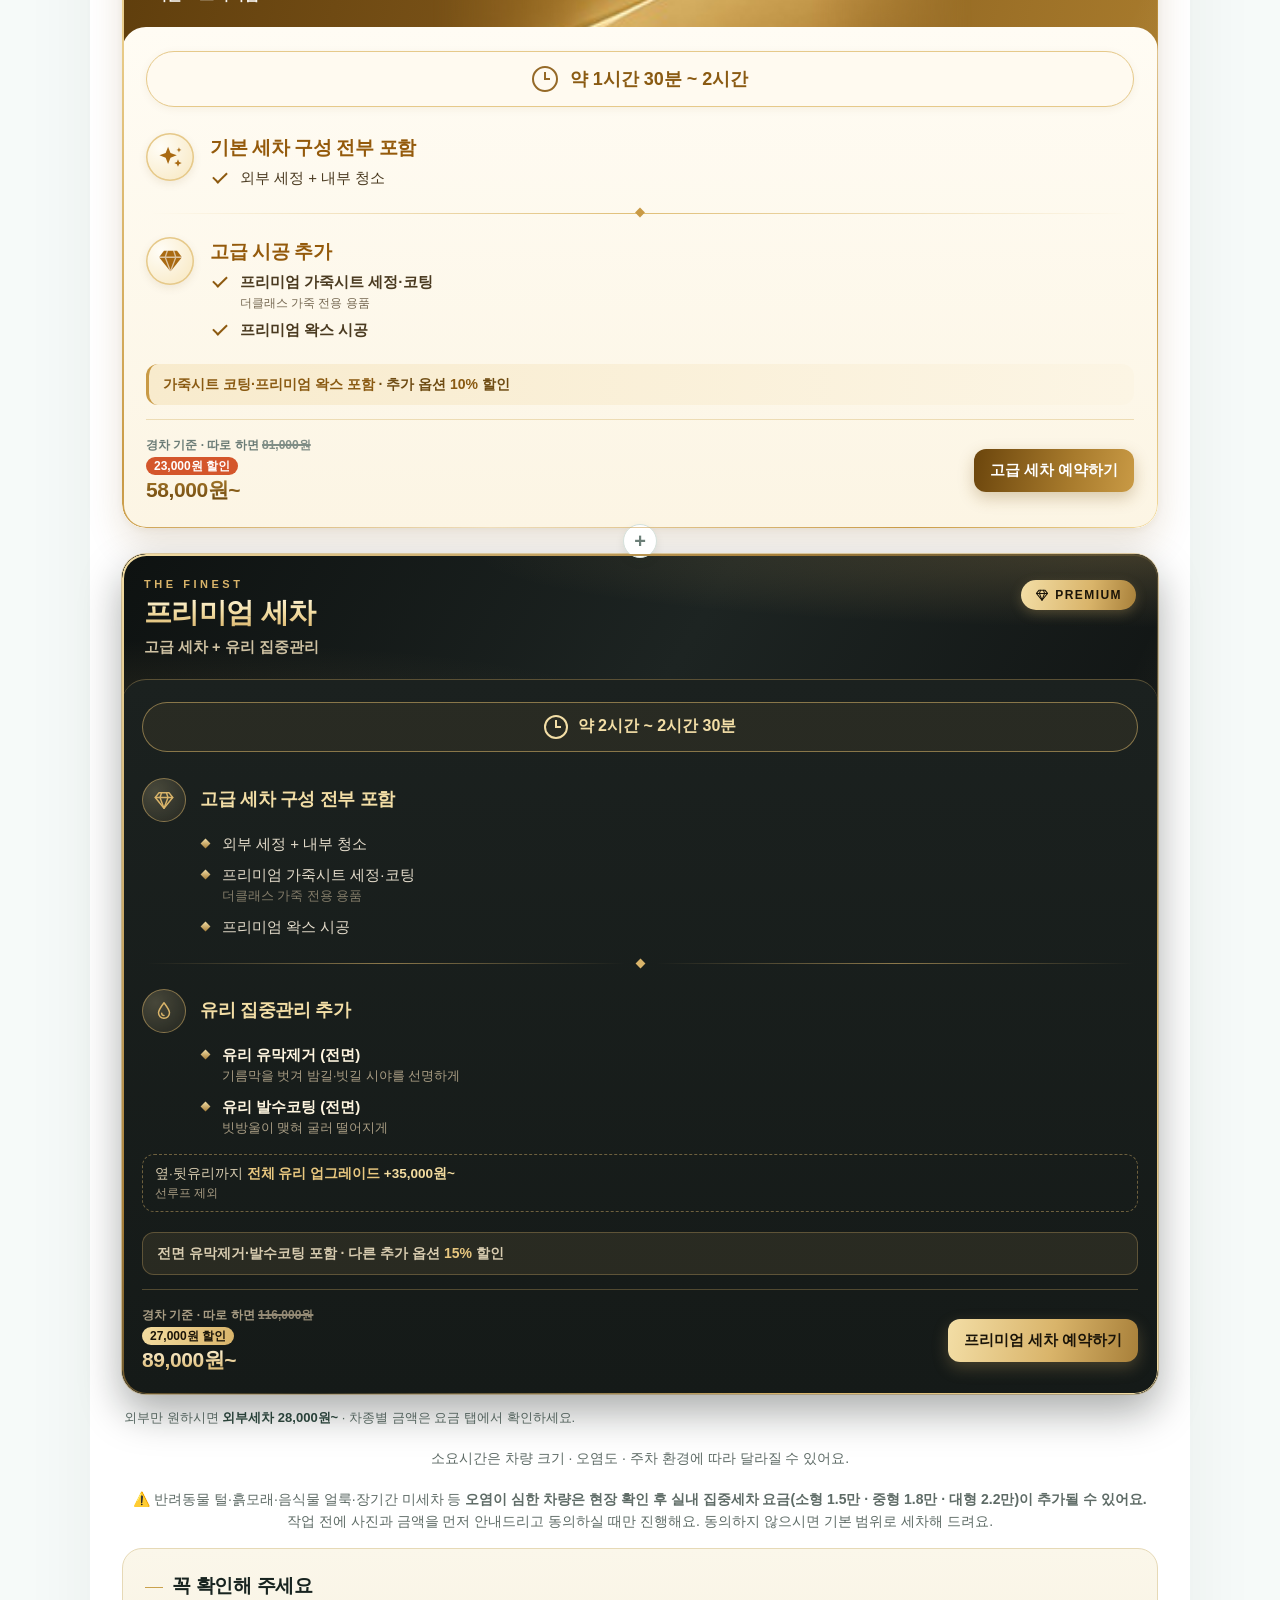
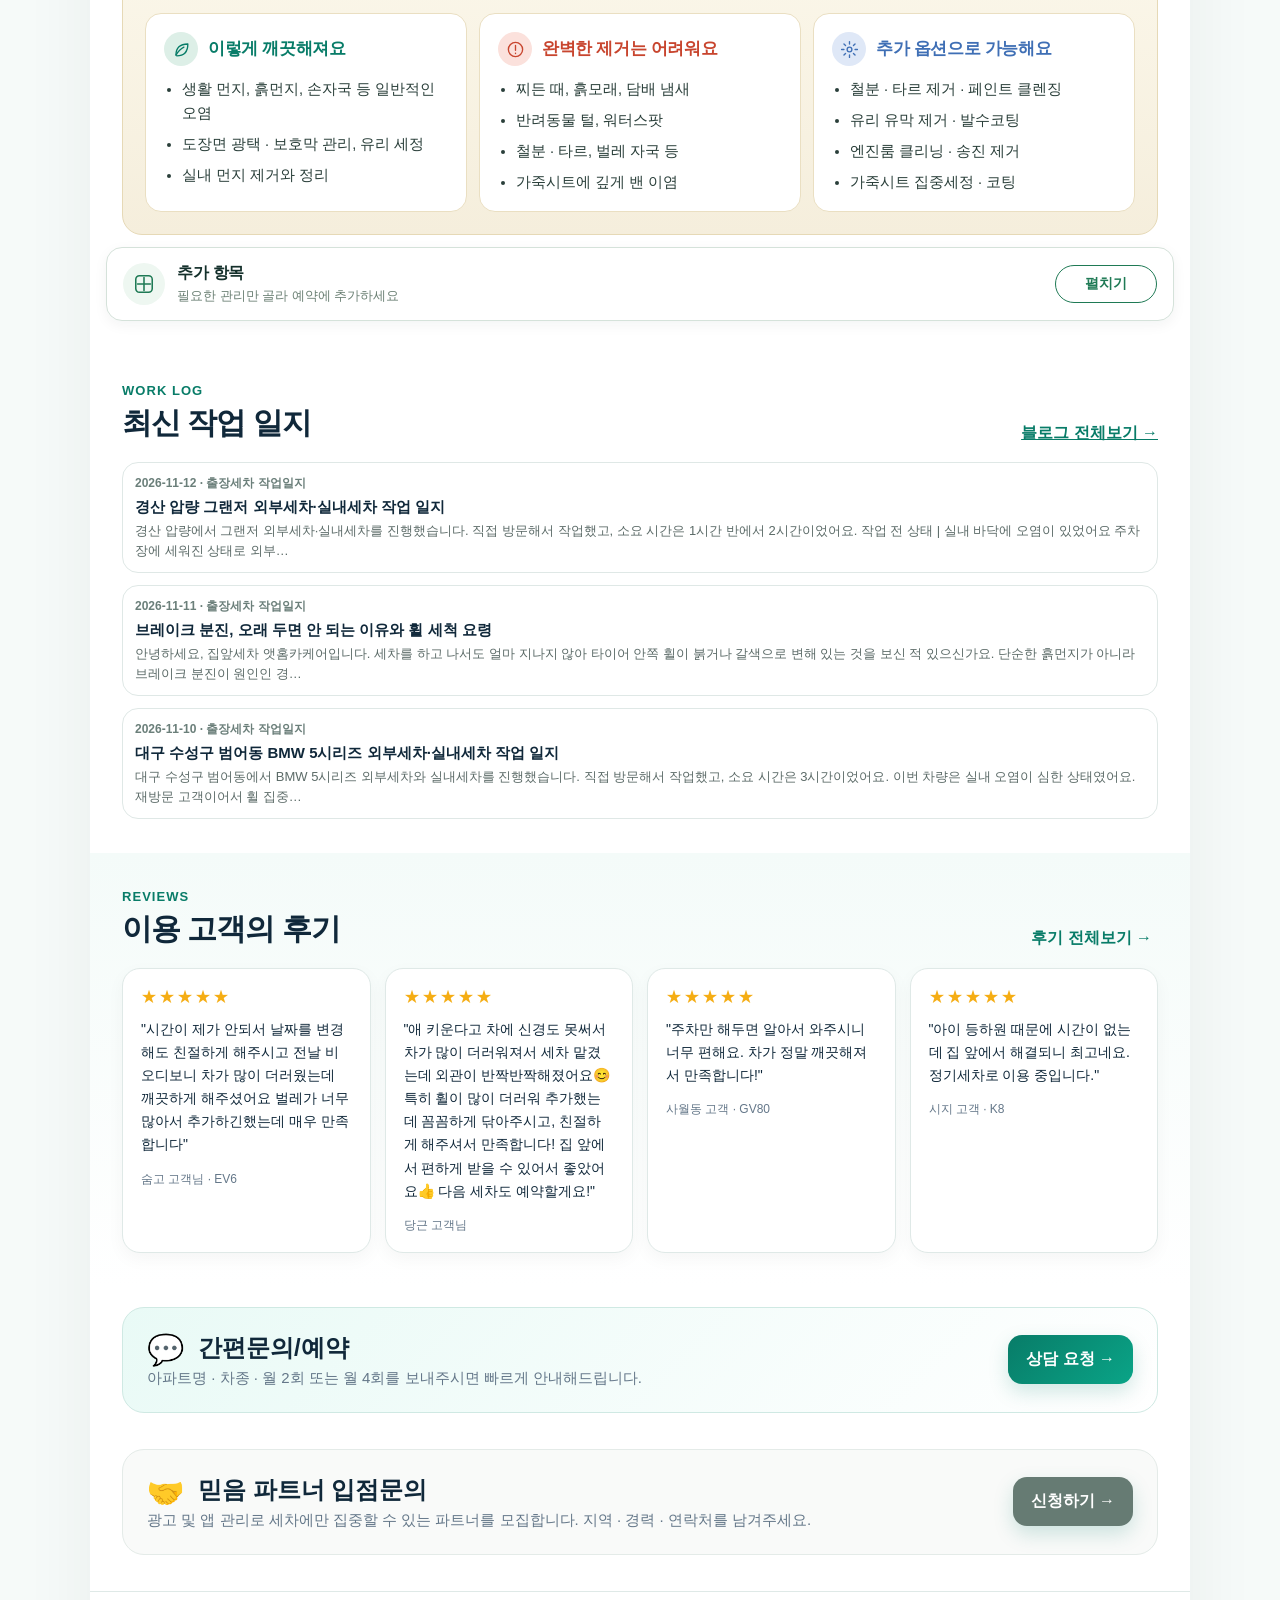
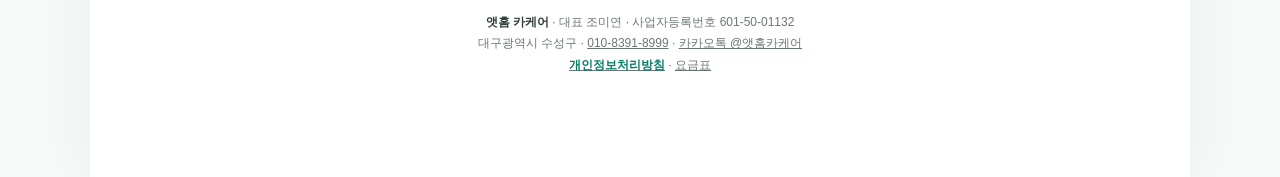
==== commit e125c146: "가죽시트 집중세정(마프라 전용 세제 세정 후 코팅) 옵션 추가 — 코팅 포함 상품은 차액만 Co-Authored-By: Claude Opus 5.5 <noreply@anthropi" ====
--- a/index.html
+++ b/index.html
@@ -164,8 +164,8 @@
             <h3>꼭 확인해 주세요</h3>
             <div class="guide-check-grid">
               <div class="gc gc-ok"><b><span class="gc-ic"><svg class="ui-line-icon" viewBox="0 0 24 24" aria-hidden="true"><path d="M5 19c0-9 5-14 15-14 0 10-5 15-14 15"/><path d="M5 19c3-5 6-8 10-10"/></svg></span>이렇게 깨끗해져요</b><ul><li>생활 먼지, 흙먼지, 손자국 등 일반적인 오염</li><li>도장면 광택 · 보호막 관리, 유리 세정</li><li>실내 먼지 제거와 정리</li></ul></div>
-              <div class="gc gc-no"><b><span class="gc-ic"><svg class="ui-line-icon" viewBox="0 0 24 24" aria-hidden="true"><circle cx="12" cy="12" r="9"/><path d="M12 7v6M12 16.5v.5"/></svg></span>완벽한 제거는 어려워요</b><ul><li>찌든 때, 흙모래, 담배 냄새</li><li>반려동물 털, 워터스팟</li><li>철분 · 타르, 벌레 자국 등</li></ul></div>
-              <div class="gc gc-opt"><b><span class="gc-ic"><svg class="ui-line-icon" viewBox="0 0 24 24" aria-hidden="true"><circle cx="12" cy="12" r="3"/><path d="M12 2v3M12 19v3M2 12h3M19 12h3M5 5l2 2M17 17l2 2M19 5l-2 2M7 17l-2 2"/></svg></span>추가 옵션으로 가능해요</b><ul><li>철분 · 타르 제거 · 페인트 클렌징</li><li>유리 유막 제거 · 발수코팅</li><li>엔진룸 클리닝 · 송진 제거</li></ul></div>
+              <div class="gc gc-no"><b><span class="gc-ic"><svg class="ui-line-icon" viewBox="0 0 24 24" aria-hidden="true"><circle cx="12" cy="12" r="9"/><path d="M12 7v6M12 16.5v.5"/></svg></span>완벽한 제거는 어려워요</b><ul><li>찌든 때, 흙모래, 담배 냄새</li><li>반려동물 털, 워터스팟</li><li>철분 · 타르, 벌레 자국 등</li><li>가죽시트에 깊게 밴 이염</li></ul></div>
+              <div class="gc gc-opt"><b><span class="gc-ic"><svg class="ui-line-icon" viewBox="0 0 24 24" aria-hidden="true"><circle cx="12" cy="12" r="3"/><path d="M12 2v3M12 19v3M2 12h3M19 12h3M5 5l2 2M17 17l2 2M19 5l-2 2M7 17l-2 2"/></svg></span>추가 옵션으로 가능해요</b><ul><li>철분 · 타르 제거 · 페인트 클렌징</li><li>유리 유막 제거 · 발수코팅</li><li>엔진룸 클리닝 · 송진 제거</li><li>가죽시트 집중세정 · 코팅</li></ul></div>
             </div>
           </div>
         </section>
@@ -244,7 +244,7 @@
             <summary><span class="care-ic">🌲</span><span class="care-head"><b>송진 제거</b><small>나무 밑에 자주 주차한다면</small></span><span class="care-arrow">⌄</span></summary>
             <ul><li>송진은 시간이 지날수록 딱딱하게 굳어 도장에 박혀요. 오래되면 지워도 자국이 남을 수 있어요.</li><li>손톱이나 카드로 긁으면 도장이 상해요. 전용 약제로 녹여서 떼어내야 해요.</li><li>발견하면 가능한 빨리 제거하는 게 비용도, 도장도 아끼는 길이에요.</li></ul>
             <p class="care-meta">🗓 권장 주기 · 발견 즉시</p>
-            <p class="care-meta">💰 <span data-p="resin:" data-pf="levelswon">가벼움 10,000원 · 보통 20,000원 · 심함 현장 견적</span></p>
+            <p class="care-meta">💰 <span data-p="resin:" data-pf="levelswon">가벼움 15,000원 · 보통 30,000원 · 심함 현장 견적</span></p>
             <button type="button" class="primary-btn care-book" data-care-option="송진 제거">이 관리 추가해서 예약하기 →</button>
           </details>
           <details class="care-card">
@@ -613,11 +613,11 @@
 
         <div class="two-col">
           <article class="panel interior-only-card"><h2>🧽 실내만 원하세요? <small>실내 단독 세차</small></h2><p class="opt-size-note">고급 세차 수준으로 실내를 관리해요. 매트 털기·구석구석 진공·대시보드·도어트림·내측 유리에 <b>가죽시트 세정·코팅</b>까지 포함이에요. 출장비는 없어요.</p><p class="brand-line">🧴 <b>가죽 전용 프리미엄 용품(더클래스) 사용</b> — 시트 오염을 부드럽게 세정한 뒤 보호 코팅까지 해 드려요. 밝은 시트도 안심하세요.</p><div class="option-list"><div><span>소형<small class="opt-size2">경차 · 소형 세단</small></span><b data-p="경차|실내 단독 세차" data-pf="won">35,000원</b></div><div><span>중형<small class="opt-size2">중형·대형 세단 · 소형·중형 SUV</small></span><b data-p="중형 세단|실내 단독 세차" data-pf="won">40,000원</b></div><div><span>대형<small class="opt-size2">대형 SUV · 프리미엄 SUV · 미니밴</small></span><b data-p="대형 SUV|실내 단독 세차" data-pf="won">50,000원</b></div><div><span>승합 9~12인승<small class="opt-size2">시트·레일이 많은 승합</small></span><b data-p="승합 9~12인승|실내 단독 세차" data-pf="won">70,000원</b></div></div><p class="opt-size-note">외부까지 원하시면 고급 세차가 더 이득이에요. 오염이 심한 차량은 현장 확인 후 실내 집중세차 요금이 추가될 수 있어요 (사전 동의).</p></article>
-          <article class="panel"><h2>추가 옵션</h2><p class="opt-size-note">차량 크기에 따라 금액이 달라집니다. 소형: 경차·소형 세단 · 중형: 중형·대형 세단, 소형·중형 SUV · 대형: 대형 SUV, 프리미엄 SUV, 미니밴, 승합. 실내 옵션은 외부세차에 추가할 때 기준이며, 실내까지 원하시면 외부+내부 세차가 더 저렴합니다. <b class="opt-tier-note">고급 세차·월세차는 <span data-p="rate:고급 세차">10%</span>, 프리미엄 세차는 <span data-p="rate:프리미엄 세차">15%</span> 할인된 금액으로 추가돼요 (송진 제거 제외).</b></p><div class="option-list"><div><span>휠 철분·집중세정<small class="opt-size" data-p="opt:휠 철분·집중세정" data-pf="sizes">소형 1만 · 중형 1.2만 · 대형 1.5만</small></span><b data-p="opt:휠 철분·집중세정" data-pf="+won~">+10,000원~</b></div><div><span>고급 왁스코팅<small class="opt-size" data-p="opt:고급 왁스코팅" data-pf="sizes">소형 2만 · 중형 2.5만 · 대형 3만</small></span><b data-p="opt:고급 왁스코팅" data-pf="+won~">+20,000원~</b></div><div><span>페인트 클렌징<small class="opt-size" data-p="opt:페인트 클렌징" data-pf="sizes">소형 3만 · 중형 4만 · 대형 5만</small><small class="opt-size2">DA 광택기로 묵은 왁스·산화막·때를 벗겨 도장 본래 광을 살려요 · 고급 왁스코팅과 함께 추천</small></span><b data-p="opt:페인트 클렌징" data-pf="+won~">+30,000원~</b></div><div><span>가죽시트 코팅<small class="opt-size" data-p="opt:가죽시트 코팅" data-pf="sizes">소형 1.5만 · 중형 1.8만 · 대형 2.2만</small><small class="opt-size2">더클래스 가죽 전용 용품으로 세정 후 코팅 · 고급·프리미엄·실내 단독 세차에 포함</small></span><b data-p="opt:가죽시트 코팅" data-pf="+won~">+15,000원~</b></div><div><span>실내 집중세차<small class="opt-size" data-p="opt:실내 집중세차" data-pf="sizes">소형 1.5만 · 중형 1.8만 · 대형 2.2만</small><small class="opt-size2">실내 오염이 심한 차량, 아이가 자주 타는 차량에 추천해요</small></span><b data-p="opt:실내 집중세차" data-pf="+won~">+15,000원~</b></div><div><span>트렁크 청소<small class="opt-size" data-p="opt:트렁크 청소" data-pf="sizes">소형 1만 · 중형 1만 · 대형 1.5만</small></span><b data-p="opt:트렁크 청소" data-pf="+won~">+10,000원~</b></div><div><span>벌레·타르·스티커 제거<small class="opt-size" data-p="opt:벌레·타르·스티커 제거" data-pf="sizes">소형 1만 · 중형 1.2만 · 대형 1.5만</small></span><b data-p="opt:벌레·타르·스티커 제거" data-pf="+won~">+10,000원~</b></div><div><span>유리 유막제거 (전면)<small class="opt-size" data-p="opt:유리 유막제거" data-pf="sizes">소형 1.5만 · 중형 1.8만 · 대형 2.2만</small></span><b data-p="opt:유리 유막제거" data-pf="+won~">+15,000원~</b></div><div><span>발수코팅 (전면)<small class="opt-size" data-p="opt:발수코팅" data-pf="sizes">소형 2만 · 중형 2.5만 · 대형 3만</small></span><b data-p="opt:발수코팅" data-pf="+won~">+20,000원~</b></div><div><span>유리 유막제거 (전체)<small class="opt-size" data-p="opt:유리 유막제거 (전체)" data-pf="sizes">소형 3.5만 · 중형 4.5만 · 대형 5.5만</small><small class="opt-size2">앞·옆·뒷유리 · 선루프 제외</small></span><b data-p="opt:유리 유막제거 (전체)" data-pf="+won~">+35,000원~</b></div><div><span>발수코팅 (전체)<small class="opt-size" data-p="opt:발수코팅 (전체)" data-pf="sizes">소형 4.5만 · 중형 5.5만 · 대형 6.5만</small><small class="opt-size2">유막제거(전체)와 함께하면 묶음가 (추가 할인 없음) <span data-p="glassbundle:" data-pf="sizes">소형 7만 · 중형 8.5만 · 대형 10만</span></small></span><b data-p="opt:발수코팅 (전체)" data-pf="+won~">+45,000원~</b></div><div><span>프리미엄 전체 유리 업그레이드<small class="opt-size" data-p="opt:프리미엄 전체 유리 업그레이드" data-pf="sizes">소형 3.5만 · 중형 4.2만 · 대형 4.8만</small><small class="opt-size2">프리미엄 세차 전용 · 전면 → 전체 유리</small></span><b data-p="opt:프리미엄 전체 유리 업그레이드" data-pf="+won~">+35,000원~</b></div><div><span>엔진룸 클리닝<small class="opt-size" data-p="opt:엔진룸 클리닝" data-pf="sizes">소형 2만 · 중형 2.5만 · 대형 3만</small><small class="opt-size2">전기차·수소차 제외</small></span><b data-p="opt:엔진룸 클리닝" data-pf="+won~">+20,000원~</b></div><div><span>송진 제거<small class="opt-size" data-p="resin:" data-pf="levels">가벼움 1만 · 보통 2만 · 심함 별도</small><small class="opt-size2">현장 확인 후 추가될 수 있어요</small></span><b data-p="opt:송진 제거" data-pf="+won~">+10,000원~</b></div></div>
+          <article class="panel"><h2>추가 옵션</h2><p class="opt-size-note">차량 크기에 따라 금액이 달라집니다. 소형: 경차·소형 세단 · 중형: 중형·대형 세단, 소형·중형 SUV · 대형: 대형 SUV, 프리미엄 SUV, 미니밴, 승합. 실내 옵션은 외부세차에 추가할 때 기준이며, 실내까지 원하시면 외부+내부 세차가 더 저렴합니다. <b class="opt-tier-note">고급 세차·월세차는 <span data-p="rate:고급 세차">10%</span>, 프리미엄 세차는 <span data-p="rate:프리미엄 세차">15%</span> 할인된 금액으로 추가돼요 (송진 제거 제외).</b></p><div class="option-list"><div><span>휠 철분·집중세정<small class="opt-size" data-p="opt:휠 철분·집중세정" data-pf="sizes">소형 1만 · 중형 1.2만 · 대형 1.5만</small></span><b data-p="opt:휠 철분·집중세정" data-pf="+won~">+10,000원~</b></div><div><span>고급 왁스코팅<small class="opt-size" data-p="opt:고급 왁스코팅" data-pf="sizes">소형 2만 · 중형 2.5만 · 대형 3만</small></span><b data-p="opt:고급 왁스코팅" data-pf="+won~">+20,000원~</b></div><div><span>페인트 클렌징<small class="opt-size" data-p="opt:페인트 클렌징" data-pf="sizes">소형 3만 · 중형 4만 · 대형 5만</small><small class="opt-size2">DA 광택기로 묵은 왁스·산화막·때를 벗겨 도장 본래 광을 살려요 · 고급 왁스코팅과 함께 추천</small></span><b data-p="opt:페인트 클렌징" data-pf="+won~">+30,000원~</b></div><div><span>가죽시트 코팅<small class="opt-size" data-p="opt:가죽시트 코팅" data-pf="sizes">소형 1.5만 · 중형 1.8만 · 대형 2.2만</small><small class="opt-size2">더클래스 가죽 전용 용품으로 세정 후 코팅 · 고급·프리미엄·실내 단독 세차에 포함</small></span><b data-p="opt:가죽시트 코팅" data-pf="+won~">+15,000원~</b></div><div><span>가죽시트 집중세정<small class="opt-size" data-p="opt:가죽시트 집중세정" data-pf="sizes">소형 3만 · 중형 3.5만 · 대형 4.5만</small><small class="opt-size2">마프라 가죽 전용 세제로 이염·손때·주름 사이 묵은 때를 집중 세정한 뒤 보호 코팅 · 밝은 가죽시트 추천 · 고급·프리미엄·실내 단독 세차는 차액만</small></span><b data-p="opt:가죽시트 집중세정" data-pf="+won~">+30,000원~</b></div><div><span>실내 집중세차<small class="opt-size" data-p="opt:실내 집중세차" data-pf="sizes">소형 1.5만 · 중형 1.8만 · 대형 2.2만</small><small class="opt-size2">실내 오염이 심한 차량, 아이가 자주 타는 차량에 추천해요</small></span><b data-p="opt:실내 집중세차" data-pf="+won~">+15,000원~</b></div><div><span>트렁크 청소<small class="opt-size" data-p="opt:트렁크 청소" data-pf="sizes">소형 1만 · 중형 1만 · 대형 1.5만</small></span><b data-p="opt:트렁크 청소" data-pf="+won~">+10,000원~</b></div><div><span>벌레·타르·스티커 제거<small class="opt-size" data-p="opt:벌레·타르·스티커 제거" data-pf="sizes">소형 1만 · 중형 1.2만 · 대형 1.5만</small></span><b data-p="opt:벌레·타르·스티커 제거" data-pf="+won~">+10,000원~</b></div><div><span>유리 유막제거 (전면)<small class="opt-size" data-p="opt:유리 유막제거" data-pf="sizes">소형 1.5만 · 중형 1.8만 · 대형 2.2만</small></span><b data-p="opt:유리 유막제거" data-pf="+won~">+15,000원~</b></div><div><span>발수코팅 (전면)<small class="opt-size" data-p="opt:발수코팅" data-pf="sizes">소형 2만 · 중형 2.5만 · 대형 3만</small></span><b data-p="opt:발수코팅" data-pf="+won~">+20,000원~</b></div><div><span>유리 유막제거 (전체)<small class="opt-size" data-p="opt:유리 유막제거 (전체)" data-pf="sizes">소형 3.5만 · 중형 4.5만 · 대형 5.5만</small><small class="opt-size2">앞·옆·뒷유리 · 선루프 제외</small></span><b data-p="opt:유리 유막제거 (전체)" data-pf="+won~">+35,000원~</b></div><div><span>발수코팅 (전체)<small class="opt-size" data-p="opt:발수코팅 (전체)" data-pf="sizes">소형 4.5만 · 중형 5.5만 · 대형 6.5만</small><small class="opt-size2">유막제거(전체)와 함께하면 묶음가 (추가 할인 없음) <span data-p="glassbundle:" data-pf="sizes">소형 7만 · 중형 8.5만 · 대형 10만</span></small></span><b data-p="opt:발수코팅 (전체)" data-pf="+won~">+45,000원~</b></div><div><span>프리미엄 전체 유리 업그레이드<small class="opt-size" data-p="opt:프리미엄 전체 유리 업그레이드" data-pf="sizes">소형 3.5만 · 중형 4.2만 · 대형 4.8만</small><small class="opt-size2">프리미엄 세차 전용 · 전면 → 전체 유리</small></span><b data-p="opt:프리미엄 전체 유리 업그레이드" data-pf="+won~">+35,000원~</b></div><div><span>엔진룸 클리닝<small class="opt-size" data-p="opt:엔진룸 클리닝" data-pf="sizes">소형 2만 · 중형 2.5만 · 대형 3만</small><small class="opt-size2">전기차·수소차 제외</small></span><b data-p="opt:엔진룸 클리닝" data-pf="+won~">+20,000원~</b></div><div><span>송진 제거<small class="opt-size" data-p="resin:" data-pf="levels">가벼움 1.5만 · 보통 3만 · 심함 별도</small><small class="opt-size2">현장 확인 후 추가될 수 있어요</small></span><b data-p="opt:송진 제거" data-pf="+won~">+15,000원~</b></div></div>
             <div class="opt-detail">
               <h3>🌲 송진 제거 단계</h3>
-              <table class="opt-step"><tr><th>가벼움</th><td>몇 군데, 손톱만 한 크기, 아직 말랑함</td><td data-p="resin:가벼움" data-pf="won">10,000원</td></tr>
-              <tr><th>보통</th><td>보닛·지붕 등 한두 면에 여러 개, 일부 굳음</td><td data-p="resin:보통" data-pf="won">20,000원</td></tr>
+              <table class="opt-step"><tr><th>가벼움</th><td>몇 군데, 손톱만 한 크기, 아직 말랑함</td><td data-p="resin:가벼움" data-pf="won">15,000원</td></tr>
+              <tr><th>보통</th><td>보닛·지붕 등 한두 면에 여러 개, 일부 굳음</td><td data-p="resin:보통" data-pf="won">30,000원</td></tr>
               <tr><th>심함</th><td>차 전체에 퍼짐, 오래돼 딱딱하게 굳음</td><td>현장 확인 후 견적</td></tr></table>
               <p>송진 상태는 현장에서 확인한 뒤 단계를 안내드리며, 상태에 따라 요금이 추가될 수 있습니다. 작업 전에 금액을 먼저 말씀드리고 동의하실 때만 진행해요. 오래 굳은 송진은 자국이 남을 수 있습니다.</p>
               <h3>🔧 엔진룸 클리닝</h3>
@@ -689,7 +689,7 @@
             <summary><span class="care-ic">🌲</span><span class="care-head"><b>송진 제거</b><small>나무 밑에 자주 주차한다면</small></span><span class="care-arrow">⌄</span></summary>
             <ul><li>송진은 시간이 지날수록 딱딱하게 굳어 도장에 박혀요. 오래되면 지워도 자국이 남을 수 있어요.</li><li>손톱이나 카드로 긁으면 도장이 상해요. 전용 약제로 녹여서 떼어내야 해요.</li><li>발견하면 가능한 빨리 제거하는 게 비용도, 도장도 아끼는 길이에요.</li></ul>
             <p class="care-meta">🗓 권장 주기 · 발견 즉시</p>
-            <p class="care-meta">💰 <span data-p="resin:" data-pf="levelswon">가벼움 10,000원 · 보통 20,000원 · 심함 현장 견적</span></p>
+            <p class="care-meta">💰 <span data-p="resin:" data-pf="levelswon">가벼움 15,000원 · 보통 30,000원 · 심함 현장 견적</span></p>
             <button type="button" class="primary-btn care-book" data-care-option="송진 제거">이 관리 추가해서 예약하기 →</button>
           </details>
           <details class="care-card">
@@ -937,6 +937,7 @@
                 <label class="opt-chip"><input type="checkbox" name="options" value="고급 왁스코팅"><span>고급 왁스코팅<small data-p="opt:고급 왁스코팅" data-pf="+won~">+20,000원~</small></span></label>
                 <label class="opt-chip"><input type="checkbox" name="options" value="페인트 클렌징"><span>페인트 클렌징<small data-p="opt:페인트 클렌징" data-pf="+won~">+30,000원~</small></span></label>
                 <label class="opt-chip"><input type="checkbox" name="options" value="가죽시트 코팅"><span>가죽시트 코팅<small data-p="opt:가죽시트 코팅" data-pf="+won~">+15,000원~</small></span></label>
+                <label class="opt-chip"><input type="checkbox" name="options" value="가죽시트 집중세정"><span>가죽시트 집중세정<small data-p="opt:가죽시트 집중세정" data-pf="+won~">+30,000원~</small></span></label>
                 <label class="opt-chip"><input type="checkbox" name="options" value="실내 집중세차"><span>실내 집중세차<small data-p="opt:실내 집중세차" data-pf="+won~">+15,000원~</small></span></label>
                 <label class="opt-chip"><input type="checkbox" name="options" value="트렁크 청소"><span>트렁크 청소<small data-p="opt:트렁크 청소" data-pf="+won~">+10,000원~</small></span></label>
                 <label class="opt-chip"><input type="checkbox" name="options" value="벌레·타르·스티커 제거"><span>벌레·타르·스티커 제거<small data-p="opt:벌레·타르·스티커 제거" data-pf="+won~">+10,000원~</small></span></label>
@@ -945,7 +946,7 @@
                 <label class="opt-chip"><input type="checkbox" name="options" value="유리 유막제거 (전체)"><span>유리 유막제거 (전체)<small data-p="opt:유리 유막제거 (전체)" data-pf="+won~">+35,000원~</small></span></label>
                 <label class="opt-chip"><input type="checkbox" name="options" value="발수코팅 (전체)"><span>발수코팅 (전체)<small data-p="opt:발수코팅 (전체)" data-pf="+won~">+45,000원~</small></span></label>
                 <label class="opt-chip"><input type="checkbox" name="options" value="엔진룸 클리닝"><span>엔진룸 클리닝<small data-p="opt:엔진룸 클리닝" data-pf="+won~">+20,000원~</small></span></label>
-                <label class="opt-chip"><input type="checkbox" name="options" value="송진 제거"><span>송진 제거<small><span data-p="opt:송진 제거" data-pf="+won~">+10,000원~</span> (상태별)</small></span></label>
+                <label class="opt-chip"><input type="checkbox" name="options" value="송진 제거"><span>송진 제거<small><span data-p="opt:송진 제거" data-pf="+won~">+15,000원~</span> (상태별)</small></span></label>
               </div>
               <div id="optionNotice" class="option-notice hidden"></div>
             </div>
@@ -1044,8 +1045,8 @@
     </nav>
   </div>
   <div id="toast" class="toast"></div>
-  <script src="prices.js?v=20261109-i7"></script>
-  <script src="app.js?v=20261109-theclass"></script>
+  <script src="prices.js?v=20261112-leather"></script>
+  <script src="app.js?v=20261112-leather"></script>
   <script src="supabase-integration.js?v=20261109-interior"></script>
   <script src="features.js?v=20261024-biz" defer></script>
 </body>
